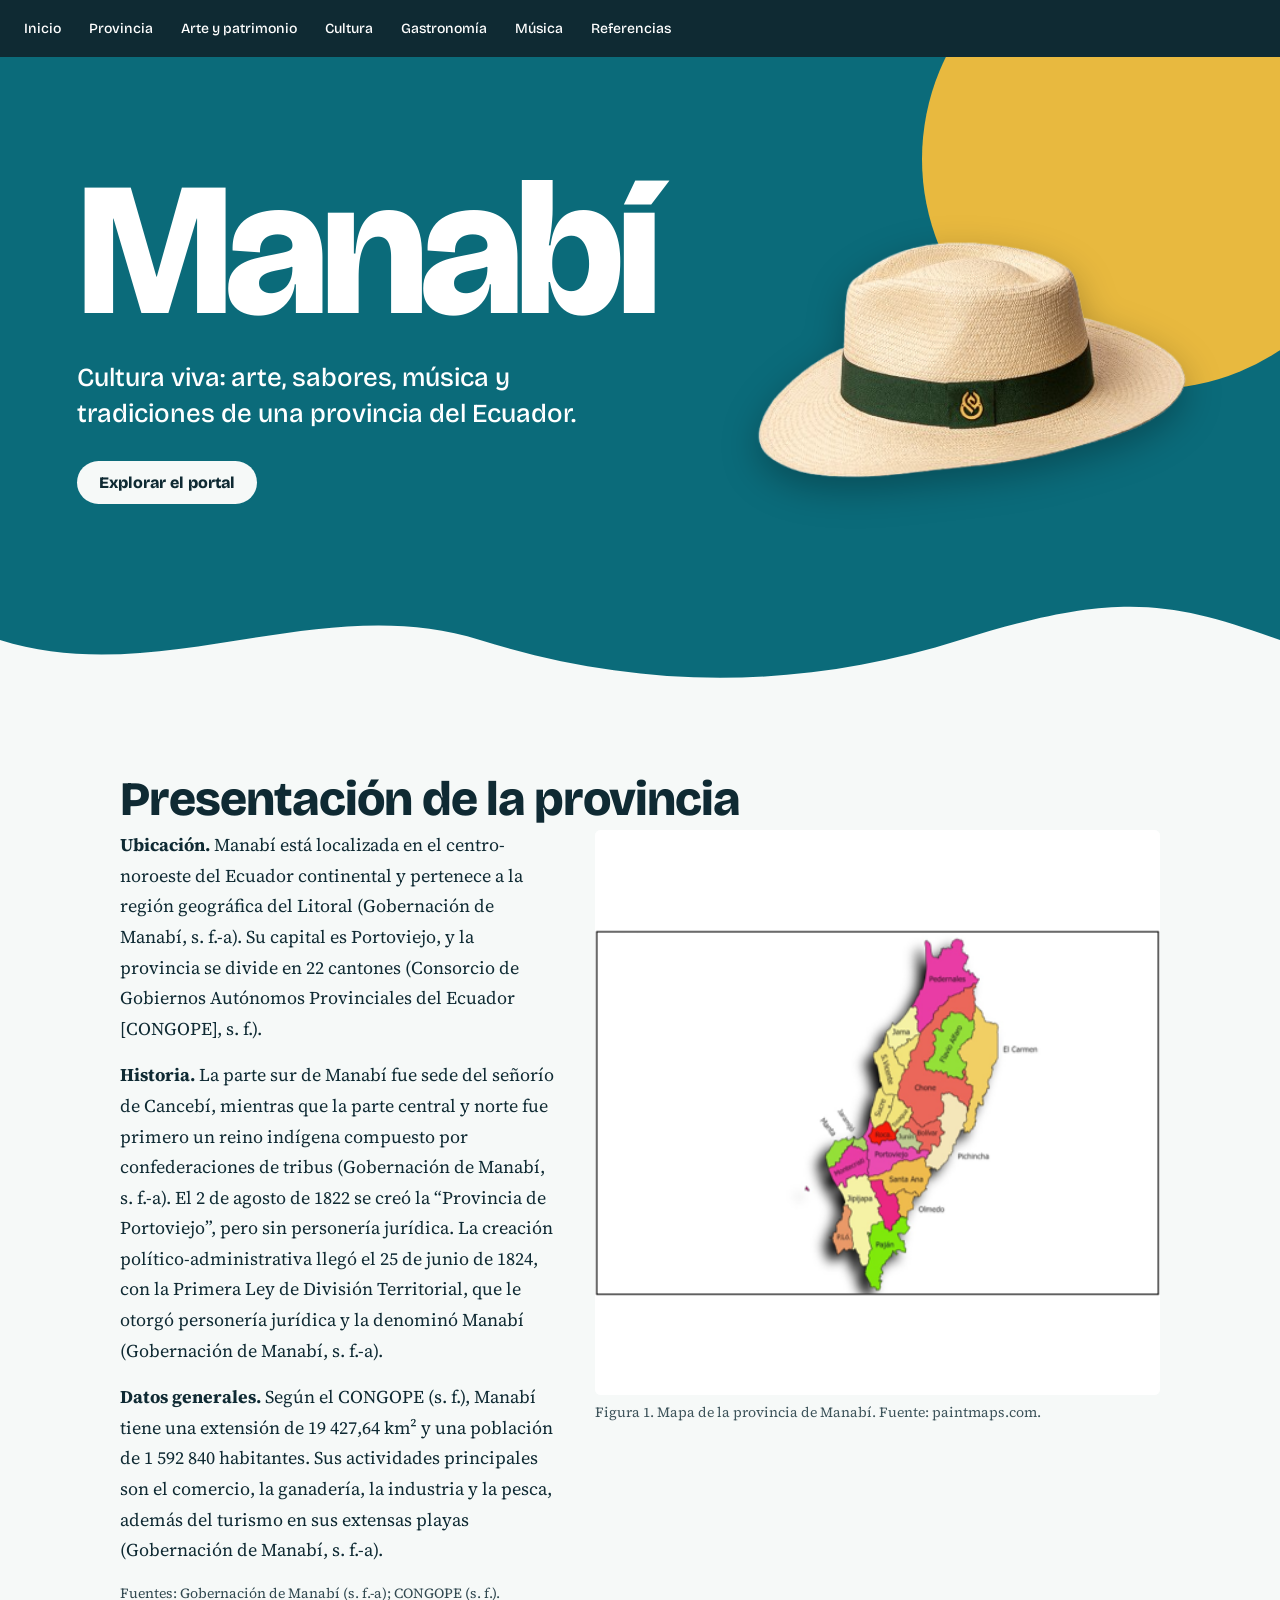
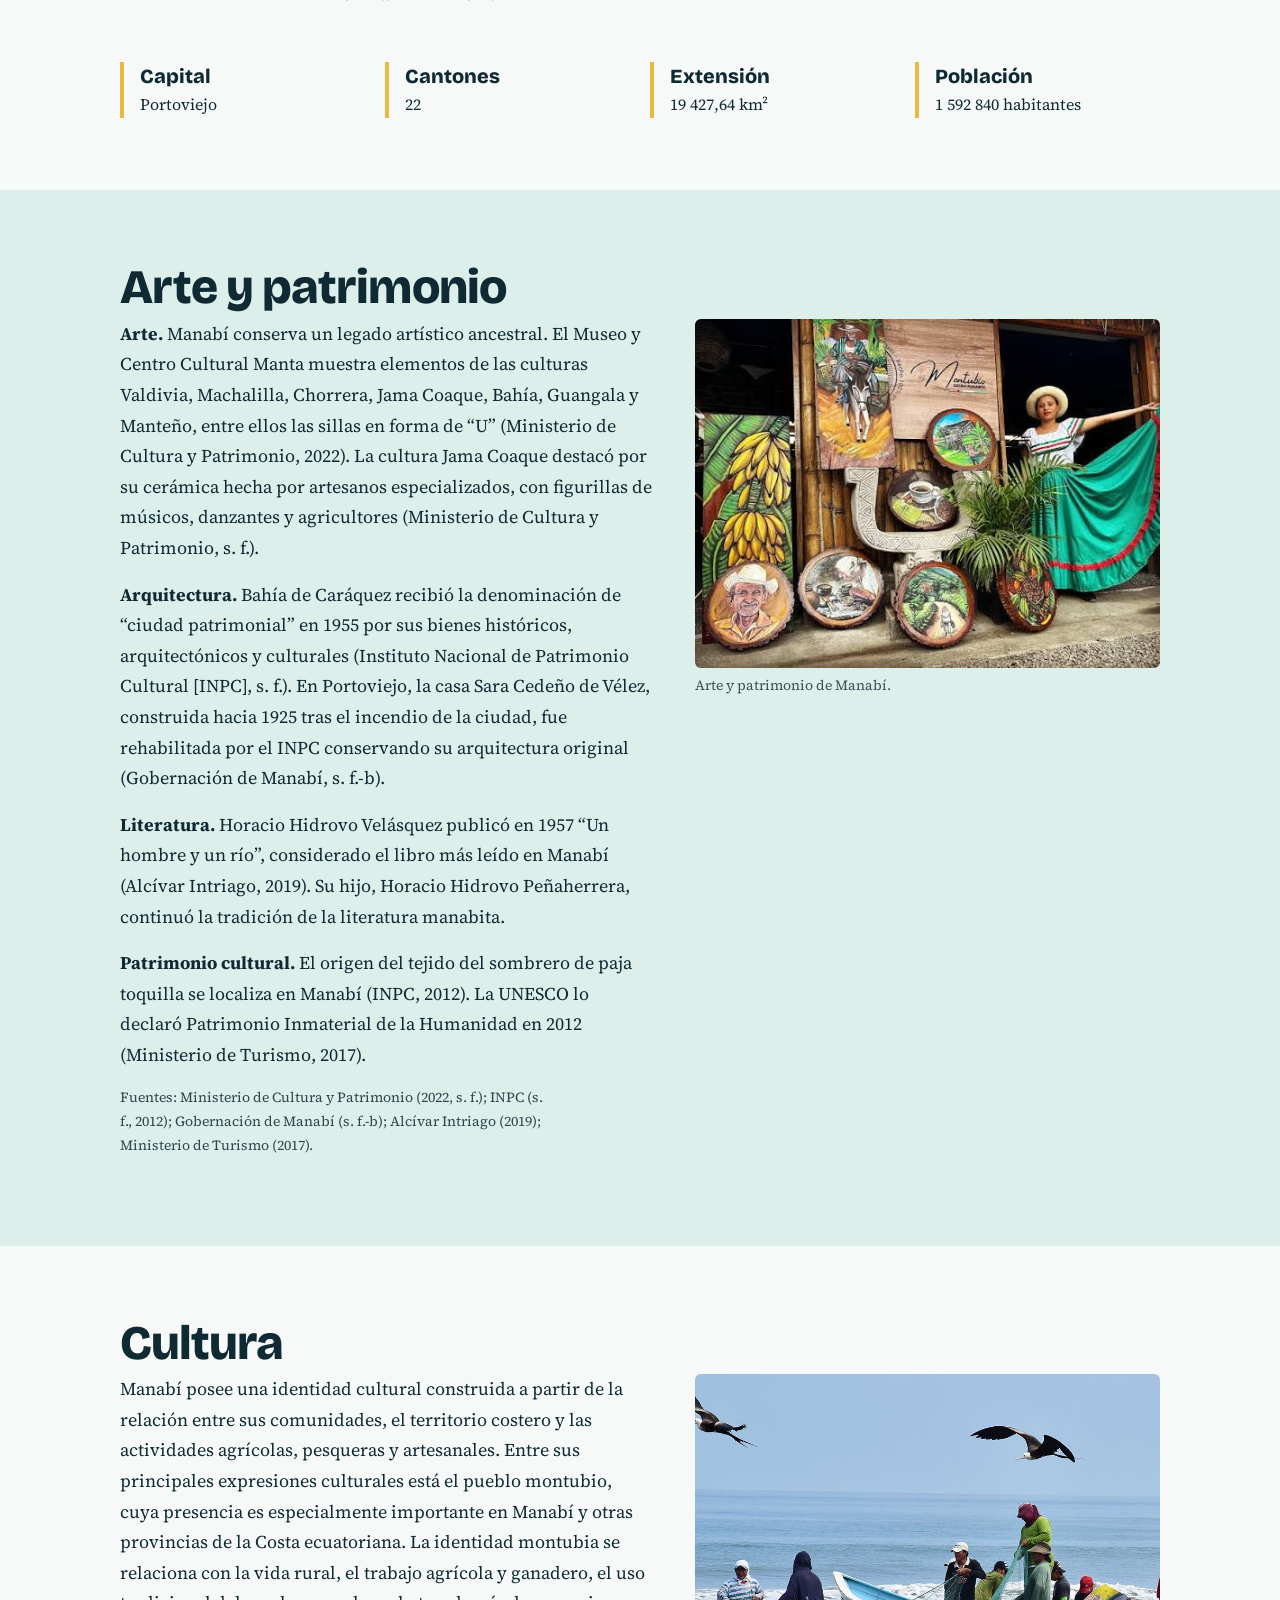
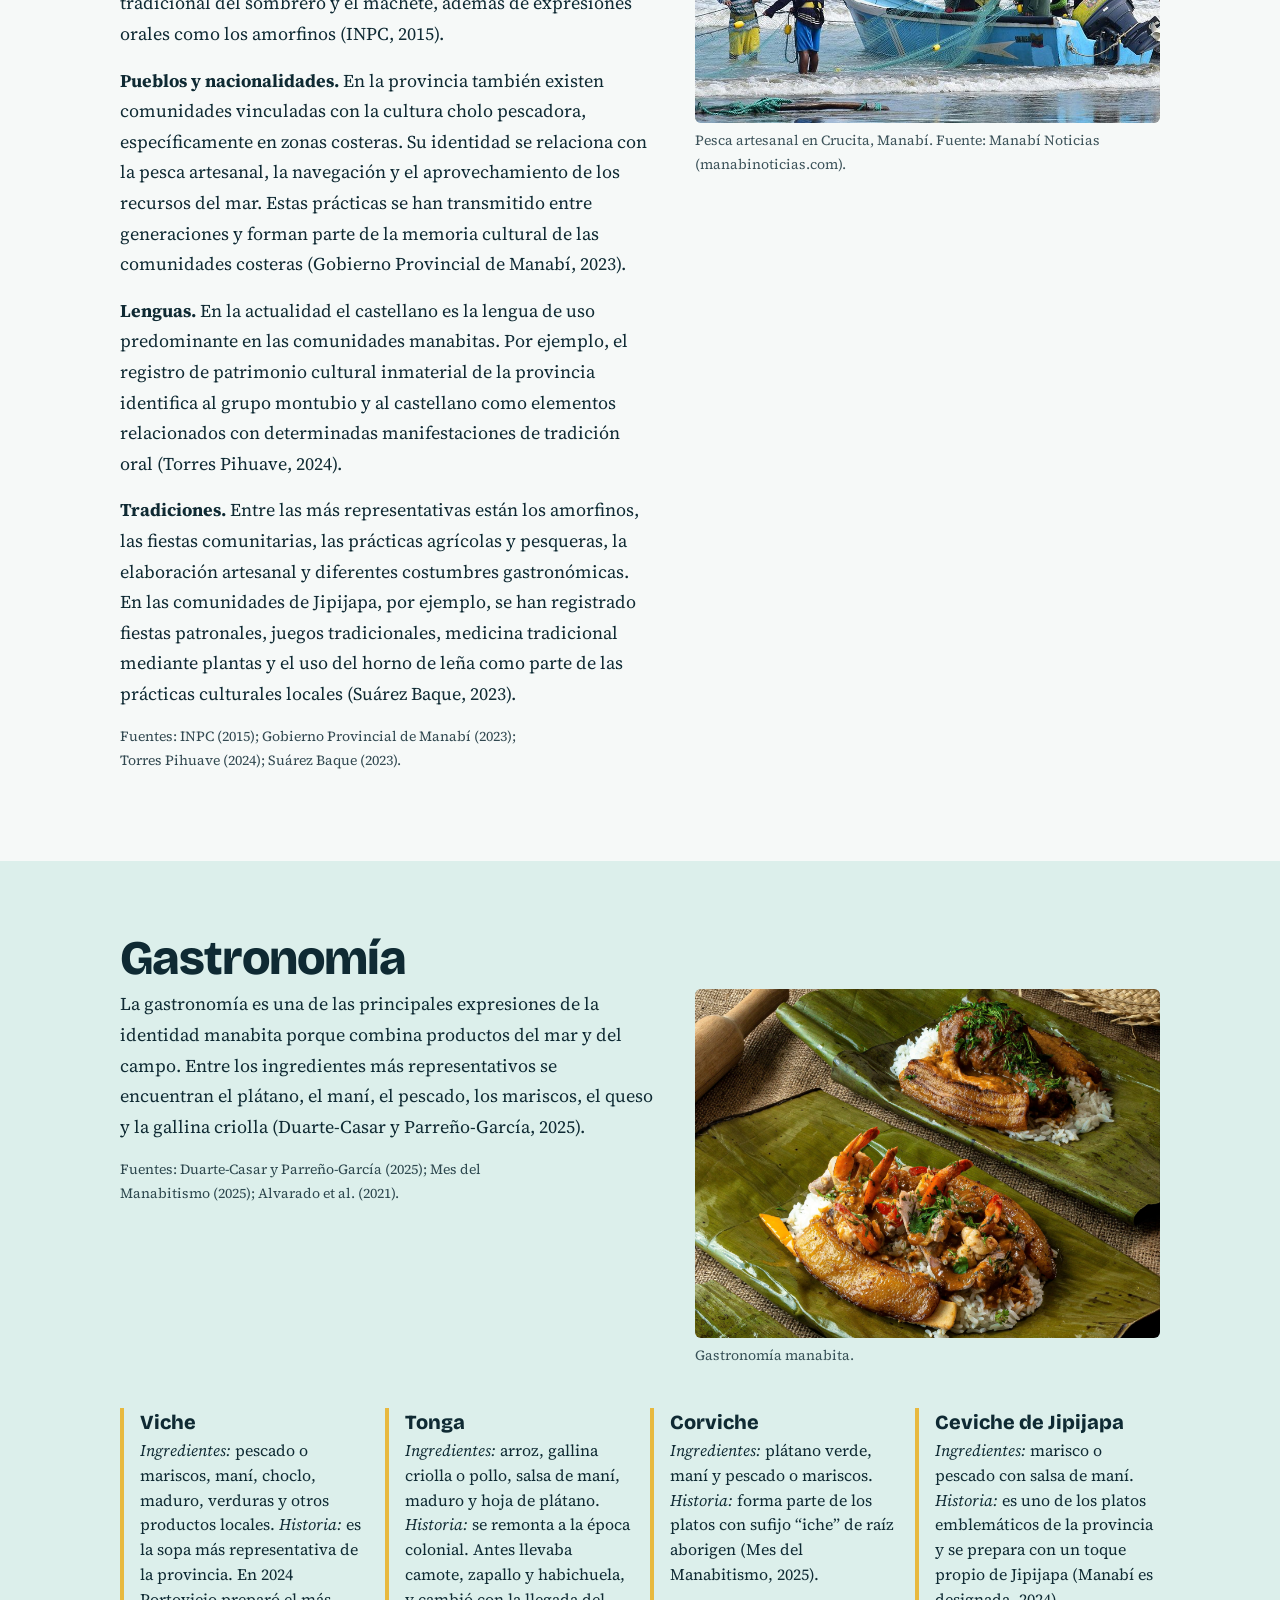
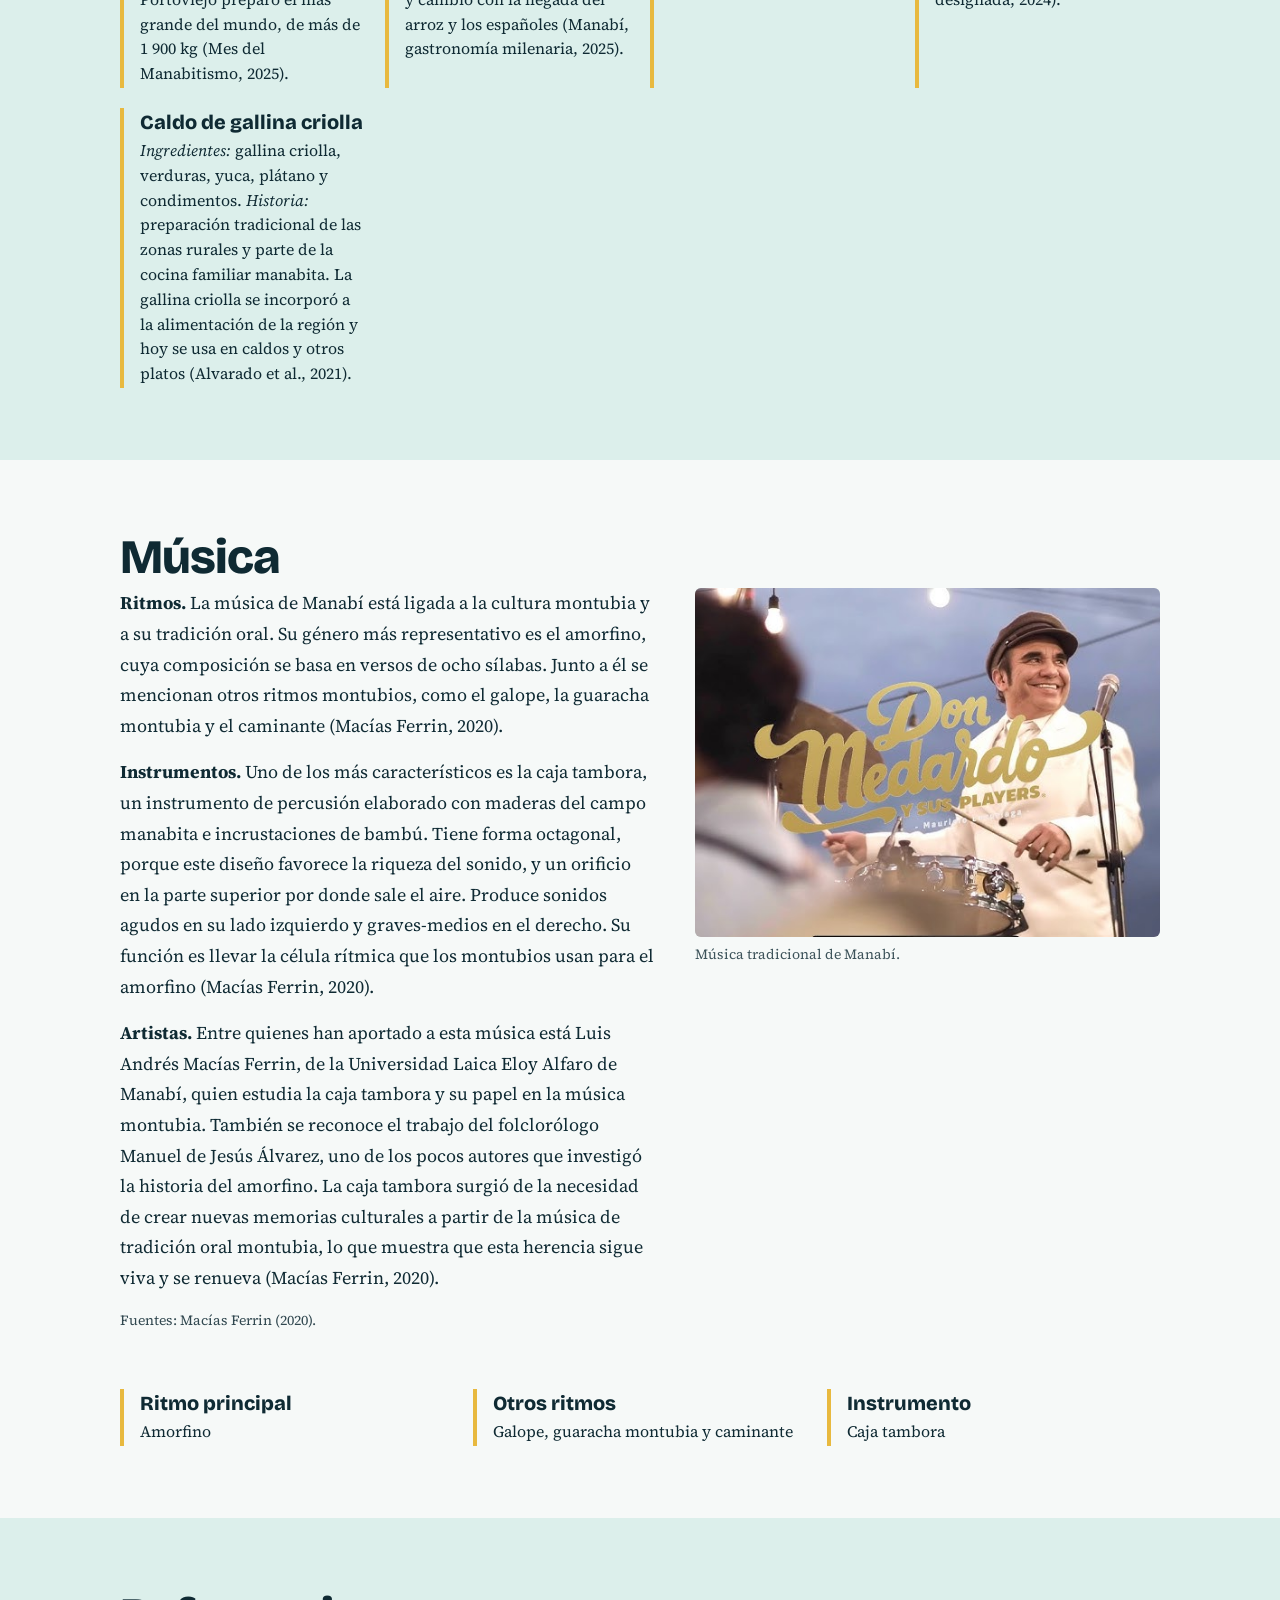
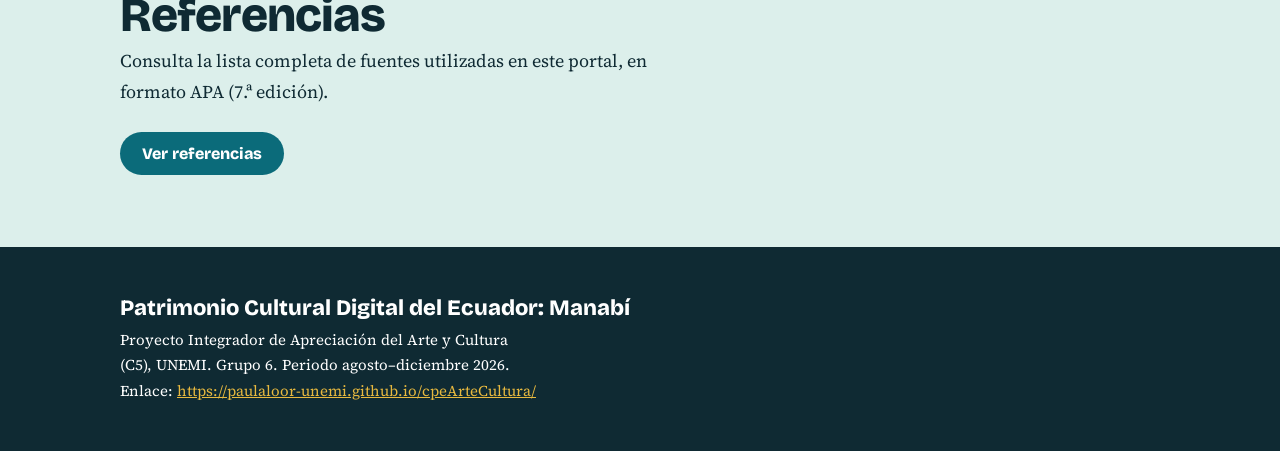
==== index.html @ 08776a32 "Improve '.sombrero' styles for responsiveness Updated the '.sombrero' class styles for better respon" ====
<!DOCTYPE html>
<html lang="es">
<head>
<meta charset="utf-8">
<meta name="viewport" content="width=device-width, initial-scale=1">
<title>Manabí, cultura viva | Patrimonio Cultural Digital del Ecuador</title>
<link rel="preconnect" href="https://fonts.googleapis.com">
<link href="https://fonts.googleapis.com/css2?family=Bricolage+Grotesque:wght@500;800&family=Source+Serif+4:ital,wght@0,400;0,600;1,400&display=swap" rel="stylesheet">
<link rel="stylesheet" href="style.css">
<style>
.btn-ref{display:inline-block;margin-top:8px;background:var(--mar);color:#fff;padding:12px 22px;border-radius:999px;font:800 16px var(--ft-t);text-decoration:none}
.btn-ref:hover{background:var(--tinta)}
#provincia .ph{aspect-ratio:1/1;background:#fff}
#provincia .ph img{object-fit:contain;background:#fff}
@media(min-width:761px){#provincia .cols{grid-template-columns:1fr 1.3fr}}
.sombrero{position:absolute;right:3vw;top:4vh;width:clamp(280px,42vw,700px);height:auto;pointer-events:none;filter:drop-shadow(0 12px 18px rgba(0,0,0,.28))}
@media(max-width:760px){.sombrero{width:52vw;top:3vh;right:2vw}}
</style>
</head>
<body>

<nav id="menu" aria-label="Secciones"></nav>

<header class="hero" id="inicio">
  <img class="sombrero" src="img/sombrero.png" alt="Sombrero de paja toquilla" onerror="this.remove()">
  <h1>Manabí</h1>
  <p>Cultura viva: arte, sabores, música y tradiciones de una provincia del Ecuador.</p>
  <a class="btn" href="#provincia">Explorar el portal</a>
  <svg viewBox="0 0 1200 100" preserveAspectRatio="none" aria-hidden="true"><path d="M0 50 C150 90 300 10 450 50 S750 90 900 50 S1100 20 1200 50 V100 H0Z" fill="#f6f9f8"/></svg>
</header>

<main id="contenido"></main>

<footer>
  <div class="in">
    <div>
      <h3 id="pie-titulo"></h3>
      <p id="pie-texto"></p>
    </div>
  </div>
</footer>

<script>
/* =====================================================================
   TODO EL CONTENIDO SE EDITA AQUÍ (no hace falta tocar el HTML)
   - Cambia textos entre comillas.
   - Imágenes: guarda el archivo en la carpeta "img/" y escribe su nombre.
     Si la imagen no existe, se muestra un recuadro de relleno.
   ===================================================================== */

const SITIO = {
  piTitulo: "Patrimonio Cultural Digital del Ecuador: Manabí",
  piTexto: "Proyecto Integrador de Apreciación del Arte y Cultura (C5), UNEMI. Grupo 6. Periodo agosto–diciembre 2026.",
  enlace: "https://paulaloor-unemi.github.io/cpeArteCultura/"
};

const SECCIONES = [
 { id:"provincia", nav:"Provincia", titulo:"Presentación de la provincia",
   texto:[
    "<strong>Ubicación.</strong> Manabí está localizada en el centro-noroeste del Ecuador continental y pertenece a la región geográfica del Litoral (Gobernación de Manabí, s. f.-a). Su capital es Portoviejo, y la provincia se divide en 22 cantones (Consorcio de Gobiernos Autónomos Provinciales del Ecuador [CONGOPE], s. f.).",
    "<strong>Historia.</strong> La parte sur de Manabí fue sede del señorío de Cancebí, mientras que la parte central y norte fue primero un reino indígena compuesto por confederaciones de tribus (Gobernación de Manabí, s. f.-a). El 2 de agosto de 1822 se creó la “Provincia de Portoviejo”, pero sin personería jurídica. La creación político-administrativa llegó el 25 de junio de 1824, con la Primera Ley de División Territorial, que le otorgó personería jurídica y la denominó Manabí (Gobernación de Manabí, s. f.-a).",
    "<strong>Datos generales.</strong> Según el CONGOPE (s. f.), Manabí tiene una extensión de 19 427,64 km² y una población de 1 592 840 habitantes. Sus actividades principales son el comercio, la ganadería, la industria y la pesca, además del turismo en sus extensas playas (Gobernación de Manabí, s. f.-a)."],
   items:[{t:"Capital",d:"Portoviejo"},{t:"Cantones",d:"22"},{t:"Extensión",d:"19 427,64 km²"},{t:"Población",d:"1 592 840 habitantes"}],
   img:"mapa-manabi.png", pie:"Figura 1. Mapa de la provincia de Manabí. Fuente: paintmaps.com.",
   fuentes:"Gobernación de Manabí (s. f.-a); CONGOPE (s. f.)." },

 { id:"arte", nav:"Arte y patrimonio", titulo:"Arte y patrimonio",
   texto:[
    "<strong>Arte.</strong> Manabí conserva un legado artístico ancestral. El Museo y Centro Cultural Manta muestra elementos de las culturas Valdivia, Machalilla, Chorrera, Jama Coaque, Bahía, Guangala y Manteño, entre ellos las sillas en forma de “U” (Ministerio de Cultura y Patrimonio, 2022). La cultura Jama Coaque destacó por su cerámica hecha por artesanos especializados, con figurillas de músicos, danzantes y agricultores (Ministerio de Cultura y Patrimonio, s. f.).",
    "<strong>Arquitectura.</strong> Bahía de Caráquez recibió la denominación de “ciudad patrimonial” en 1955 por sus bienes históricos, arquitectónicos y culturales (Instituto Nacional de Patrimonio Cultural [INPC], s. f.). En Portoviejo, la casa Sara Cedeño de Vélez, construida hacia 1925 tras el incendio de la ciudad, fue rehabilitada por el INPC conservando su arquitectura original (Gobernación de Manabí, s. f.-b).",
    "<strong>Literatura.</strong> Horacio Hidrovo Velásquez publicó en 1957 “Un hombre y un río”, considerado el libro más leído en Manabí (Alcívar Intriago, 2019). Su hijo, Horacio Hidrovo Peñaherrera, continuó la tradición de la literatura manabita.",
    "<strong>Patrimonio cultural.</strong> El origen del tejido del sombrero de paja toquilla se localiza en Manabí (INPC, 2012). La UNESCO lo declaró Patrimonio Inmaterial de la Humanidad en 2012 (Ministerio de Turismo, 2017)."],
   items:[],
   img:"arte.jpg", pie:"Arte y patrimonio de Manabí.",
   fuentes:"Ministerio de Cultura y Patrimonio (2022, s. f.); INPC (s. f., 2012); Gobernación de Manabí (s. f.-b); Alcívar Intriago (2019); Ministerio de Turismo (2017)." },

 { id:"cultura", nav:"Cultura", titulo:"Cultura",
   texto:[
    "Manabí posee una identidad cultural construida a partir de la relación entre sus comunidades, el territorio costero y las actividades agrícolas, pesqueras y artesanales. Entre sus principales expresiones culturales está el pueblo montubio, cuya presencia es especialmente importante en Manabí y otras provincias de la Costa ecuatoriana. La identidad montubia se relaciona con la vida rural, el trabajo agrícola y ganadero, el uso tradicional del sombrero y el machete, además de expresiones orales como los amorfinos (INPC, 2015).",
    "<strong>Pueblos y nacionalidades.</strong> En la provincia también existen comunidades vinculadas con la cultura cholo pescadora, específicamente en zonas costeras. Su identidad se relaciona con la pesca artesanal, la navegación y el aprovechamiento de los recursos del mar. Estas prácticas se han transmitido entre generaciones y forman parte de la memoria cultural de las comunidades costeras (Gobierno Provincial de Manabí, 2023).",
    "<strong>Lenguas.</strong> En la actualidad el castellano es la lengua de uso predominante en las comunidades manabitas. Por ejemplo, el registro de patrimonio cultural inmaterial de la provincia identifica al grupo montubio y al castellano como elementos relacionados con determinadas manifestaciones de tradición oral (Torres Pihuave, 2024).",
    "<strong>Tradiciones.</strong> Entre las más representativas están los amorfinos, las fiestas comunitarias, las prácticas agrícolas y pesqueras, la elaboración artesanal y diferentes costumbres gastronómicas. En las comunidades de Jipijapa, por ejemplo, se han registrado fiestas patronales, juegos tradicionales, medicina tradicional mediante plantas y el uso del horno de leña como parte de las prácticas culturales locales (Suárez Baque, 2023)."],
   items:[],
   img:"cultura.jpg", pie:"Pesca artesanal en Crucita, Manabí. Fuente: Manabí Noticias (manabinoticias.com).",
   fuentes:"INPC (2015); Gobierno Provincial de Manabí (2023); Torres Pihuave (2024); Suárez Baque (2023)." },

 { id:"gastronomia", nav:"Gastronomía", titulo:"Gastronomía",
   texto:["La gastronomía es una de las principales expresiones de la identidad manabita porque combina productos del mar y del campo. Entre los ingredientes más representativos se encuentran el plátano, el maní, el pescado, los mariscos, el queso y la gallina criolla (Duarte-Casar y Parreño-García, 2025)."],
   items:[
    {t:"Viche",d:"<em>Ingredientes:</em> pescado o mariscos, maní, choclo, maduro, verduras y otros productos locales. <em>Historia:</em> es la sopa más representativa de la provincia. En 2024 Portoviejo preparó el más grande del mundo, de más de 1 900 kg (Mes del Manabitismo, 2025)."},
    {t:"Tonga",d:"<em>Ingredientes:</em> arroz, gallina criolla o pollo, salsa de maní, maduro y hoja de plátano. <em>Historia:</em> se remonta a la época colonial. Antes llevaba camote, zapallo y habichuela, y cambió con la llegada del arroz y los españoles (Manabí, gastronomía milenaria, 2025)."},
    {t:"Corviche",d:"<em>Ingredientes:</em> plátano verde, maní y pescado o mariscos. <em>Historia:</em> forma parte de los platos con sufijo “iche” de raíz aborigen (Mes del Manabitismo, 2025)."},
    {t:"Ceviche de Jipijapa",d:"<em>Ingredientes:</em> marisco o pescado con salsa de maní. <em>Historia:</em> es uno de los platos emblemáticos de la provincia y se prepara con un toque propio de Jipijapa (Manabí es designada, 2024)."},
    {t:"Caldo de gallina criolla",d:"<em>Ingredientes:</em> gallina criolla, verduras, yuca, plátano y condimentos. <em>Historia:</em> preparación tradicional de las zonas rurales y parte de la cocina familiar manabita. La gallina criolla se incorporó a la alimentación de la región y hoy se usa en caldos y otros platos (Alvarado et al., 2021)."}],
   img:"gastronomia.jpg", pie:"Gastronomía manabita.",
   fuentes:"Duarte-Casar y Parreño-García (2025); Mes del Manabitismo (2025); Alvarado et al. (2021)." },

 { id:"musica", nav:"Música", titulo:"Música",
   texto:[
    "<strong>Ritmos.</strong> La música de Manabí está ligada a la cultura montubia y a su tradición oral. Su género más representativo es el amorfino, cuya composición se basa en versos de ocho sílabas. Junto a él se mencionan otros ritmos montubios, como el galope, la guaracha montubia y el caminante (Macías Ferrin, 2020).",
    "<strong>Instrumentos.</strong> Uno de los más característicos es la caja tambora, un instrumento de percusión elaborado con maderas del campo manabita e incrustaciones de bambú. Tiene forma octagonal, porque este diseño favorece la riqueza del sonido, y un orificio en la parte superior por donde sale el aire. Produce sonidos agudos en su lado izquierdo y graves-medios en el derecho. Su función es llevar la célula rítmica que los montubios usan para el amorfino (Macías Ferrin, 2020).",
    "<strong>Artistas.</strong> Entre quienes han aportado a esta música está Luis Andrés Macías Ferrin, de la Universidad Laica Eloy Alfaro de Manabí, quien estudia la caja tambora y su papel en la música montubia. También se reconoce el trabajo del folclorólogo Manuel de Jesús Álvarez, uno de los pocos autores que investigó la historia del amorfino. La caja tambora surgió de la necesidad de crear nuevas memorias culturales a partir de la música de tradición oral montubia, lo que muestra que esta herencia sigue viva y se renueva (Macías Ferrin, 2020)."],
   items:[{t:"Ritmo principal",d:"Amorfino"},{t:"Otros ritmos",d:"Galope, guaracha montubia y caminante"},{t:"Instrumento",d:"Caja tambora"}],
   img:"musica.jpg", pie:"Música tradicional de Manabí.", fuentes:"Macías Ferrin (2020)." },

 { id:"referencias", nav:"Referencias", titulo:"Referencias", href:"referencias.html",
   texto:["Consulta la lista completa de fuentes utilizadas en este portal, en formato APA (7.ª edición)."],
   items:[], especial:"referencias" }
];

/* ===================== NO NECESITAS TOCAR DESDE AQUÍ ===================== */
const ph = (src, etiqueta) =>
  `<div class="ph"><span>${etiqueta}<br>(img/${src})</span><img src="img/${src}" alt="${etiqueta}" onerror="this.remove()"></div>`;

document.getElementById("menu").innerHTML =
  `<a href="#inicio">Inicio</a>` + SECCIONES.map(s => `<a href="${s.href || "#" + s.id}">${s.nav}</a>`).join("");

document.getElementById("contenido").innerHTML = SECCIONES.map(s => {
  const parrafos = s.texto.map(p => `<p>${p}</p>`).join("");
  const items = s.items.length
    ? `<div class="items">${s.items.map(i => `<div class="item"><h3>${i.t}</h3><p>${i.d}</p></div>`).join("")}</div>` : "";
  let cuerpo;
  if (s.especial === "referencias") cuerpo = `<div class="txt">${parrafos}</div><a class="btn-ref" href="${s.href}">Ver referencias</a>`;
  else cuerpo = `<div class="cols"><div class="txt">${parrafos}<p class="fuentes">Fuentes: ${s.fuentes}</p></div>
    <figure style="margin:0">${ph(s.img, s.titulo)}${s.pie ? `<figcaption>${s.pie}</figcaption>` : ""}</figure></div>${items}`;
  return `<section id="${s.id}"><div class="in"><h2>${s.titulo}</h2>${cuerpo}</div></section>`;
}).join("");

document.getElementById("pie-titulo").textContent = SITIO.piTitulo;
document.getElementById("pie-texto").innerHTML =
  SITIO.piTexto + ` Enlace: <a href="${SITIO.enlace}" target="_blank" rel="noopener">${SITIO.enlace}</a>`;
</script>
</body>
</html>
---- style.css ----
:root{--tinta:#0f2a33;--mar:#0b6b7a;--espuma:#dcefeb;--paja:#e8b93f;--hoja:#f6f9f8;--coral:#c4442f;
--ft-t:'Bricolage Grotesque',system-ui,sans-serif;--ft-c:'Source Serif 4',Georgia,serif}
*{box-sizing:border-box}html{scroll-behavior:smooth;scroll-padding-top:64px}
body{margin:0;background:var(--hoja);color:var(--tinta);font:18px/1.7 var(--ft-c)}
a{color:var(--mar)}a:focus-visible,button:focus-visible{outline:3px solid var(--coral);outline-offset:2px}
nav{position:sticky;top:0;z-index:5;background:var(--tinta);display:flex;gap:4px;overflow-x:auto;padding:0 12px}
nav a{color:#fff;text-decoration:none;font:500 14px var(--ft-t);padding:20px 12px;white-space:nowrap}
nav a:hover{background:var(--mar)}
.hero{background:var(--mar);color:#fff;position:relative;overflow:hidden;padding:12vh 6vw 22vh}
.hero:before{content:"";position:absolute;right:-8vw;top:-10vw;width:38vw;height:38vw;max-width:460px;max-height:460px;border-radius:50%;background:var(--paja)}
.hero h1{font:800 clamp(64px,16vw,190px)/.9 var(--ft-t);margin:0;letter-spacing:-.04em;position:relative}
.hero p{font:500 clamp(18px,2.4vw,26px)/1.4 var(--ft-t);max-width:560px;margin:24px 0 0;position:relative}
.hero svg{position:absolute;left:0;bottom:-1px;width:100%;height:14vh}
.hero a.btn{display:inline-block;margin-top:28px;background:var(--hoja);color:var(--tinta);padding:12px 22px;border-radius:999px;font:800 16px var(--ft-t);text-decoration:none;position:relative}
section{padding:72px 6vw}section:nth-of-type(even){background:var(--espuma)}
.in{max-width:1040px;margin:auto}
h2{font:800 clamp(30px,5vw,48px)/1.05 var(--ft-t);margin:0 0 6px;letter-spacing:-.02em}
.autor{font:500 14px var(--ft-t);color:var(--mar);margin:0 0 24px}
.cols{display:grid;grid-template-columns:1.15fr 1fr;gap:40px;align-items:start}
.txt p{max-width:62ch;margin:0 0 16px}
.ph{position:relative;aspect-ratio:4/3;border-radius:6px;overflow:hidden;background:repeating-linear-gradient(45deg,#cfe3df 0 12px,#e2f0ed 12px 24px);display:grid;place-items:center;color:var(--mar);font:500 14px var(--ft-t);text-align:center;padding:12px}
.ph img{position:absolute;inset:0;width:100%;height:100%;object-fit:cover}
figcaption{font-size:14px;margin-top:6px;opacity:.8}
.items{display:grid;grid-template-columns:repeat(auto-fit,minmax(230px,1fr));gap:20px;margin-top:40px}
.item{border-left:4px solid var(--paja);padding:2px 0 2px 16px}
.item h3{font:800 20px/1.2 var(--ft-t);margin:0 0 4px}.item p{margin:0;font-size:16px;line-height:1.55}
.fuentes{font-size:14px;margin-top:20px;opacity:.85}
.media{display:grid;grid-template-columns:1fr 1fr;gap:32px;margin-top:28px}
.media .ph{aspect-ratio:16/10}.media iframe{width:100%;aspect-ratio:16/9;border:0;border-radius:6px}
.refs li{margin-bottom:12px;padding-left:2em;text-indent:-2em;list-style:none}
footer{background:var(--tinta);color:#fff;padding:48px 6vw}
footer .in{display:flex;gap:32px;flex-wrap:wrap;align-items:center;justify-content:space-between}
footer h3{font:800 22px var(--ft-t);margin:0 0 6px}footer p{margin:0;font-size:15px;max-width:52ch}footer a{color:var(--paja)}
.qr{width:128px;height:128px;background:#fff;border-radius:6px;display:grid;place-items:center;color:var(--tinta);font:500 12px var(--ft-t);position:relative;overflow:hidden;text-align:center}
.qr img{position:absolute;inset:0;width:100%;height:100%}
@media(max-width:760px){.cols,.media{grid-template-columns:1fr}section{padding:56px 6vw}}
@media(prefers-reduced-motion:reduce){html{scroll-behavior:auto}}
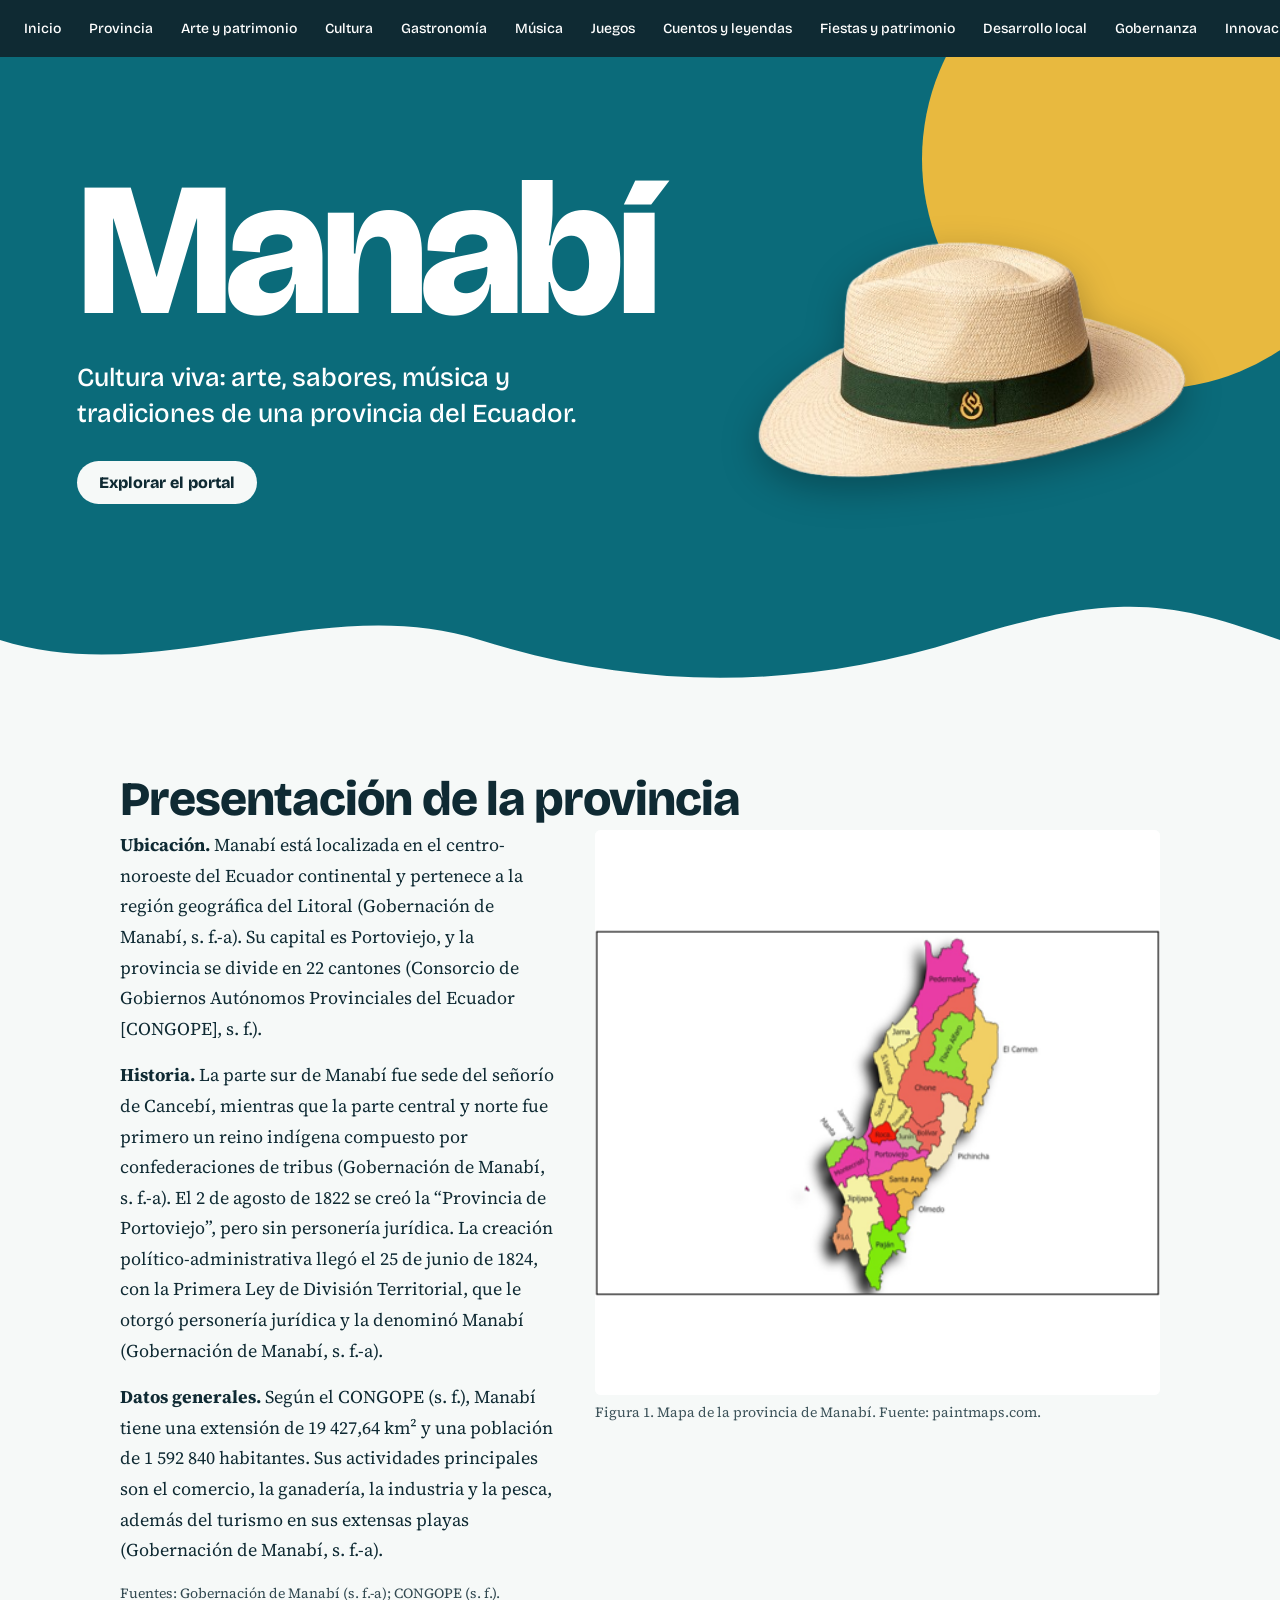
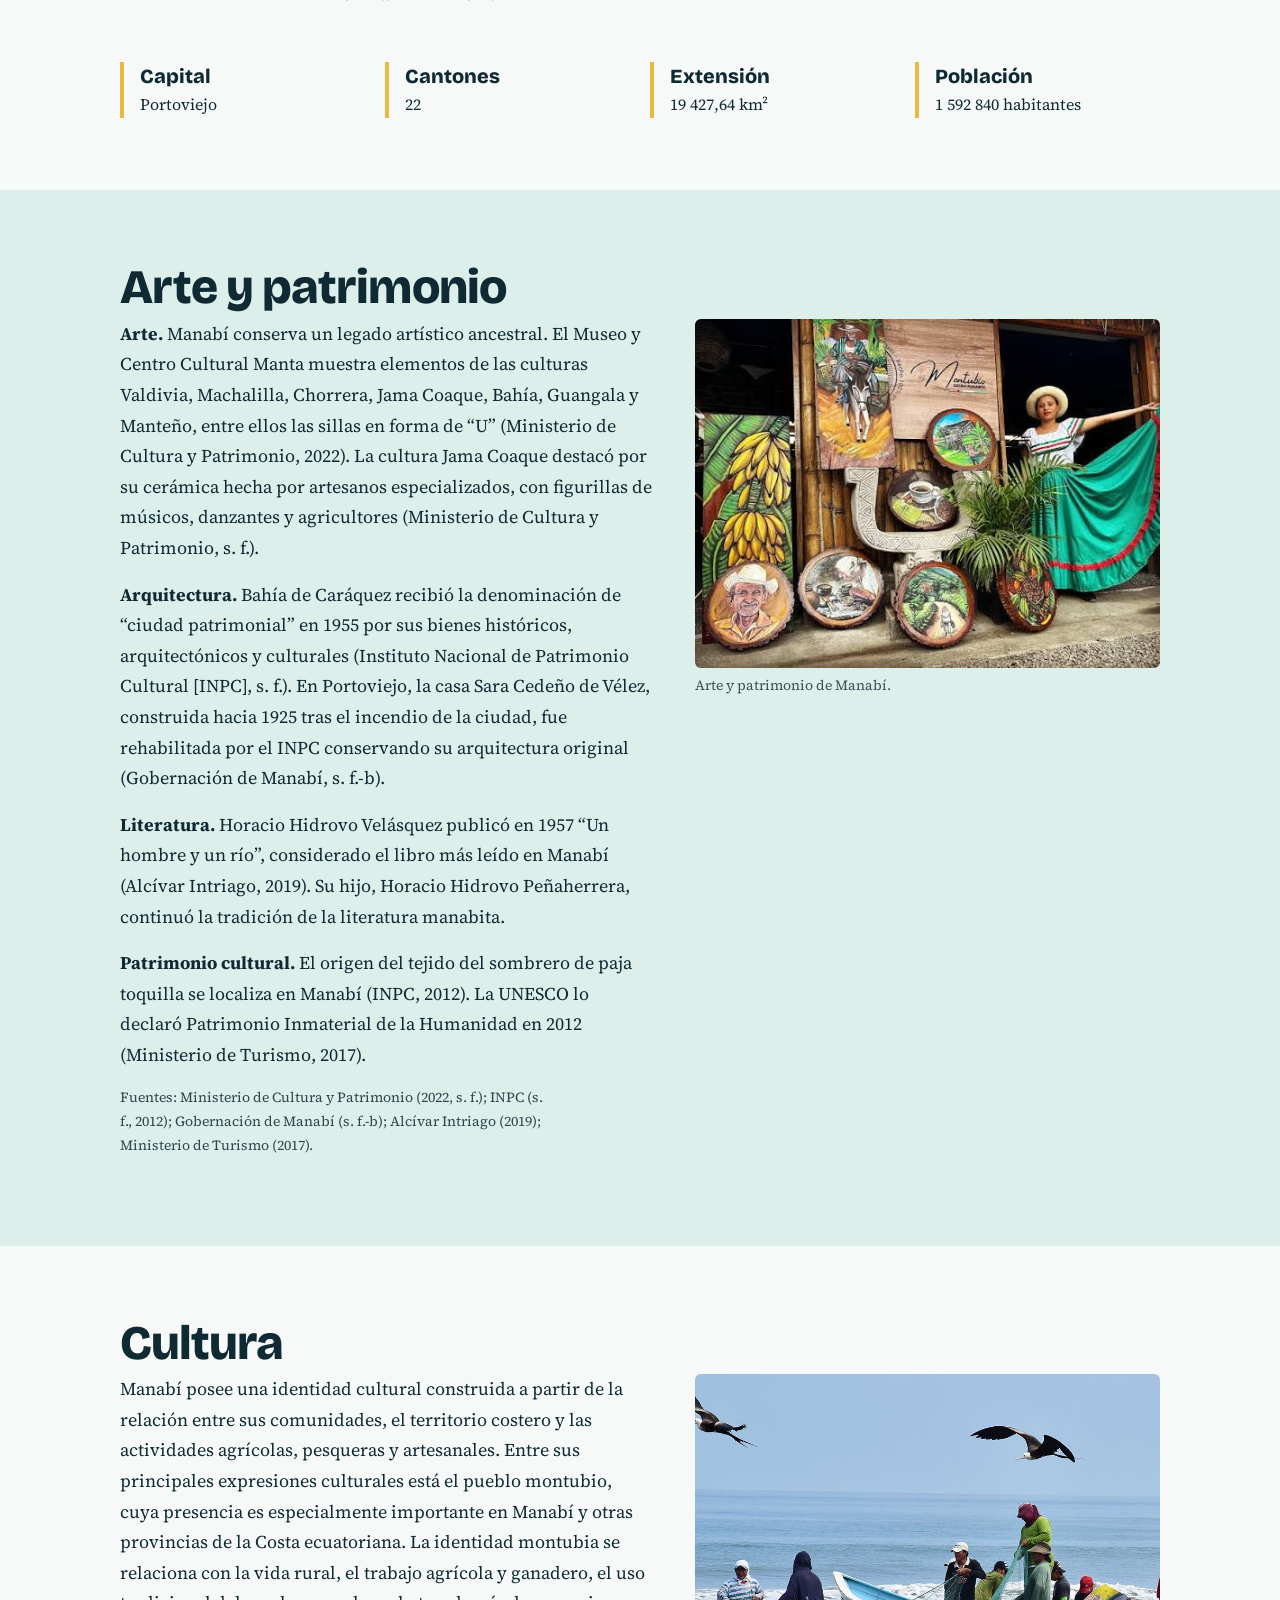
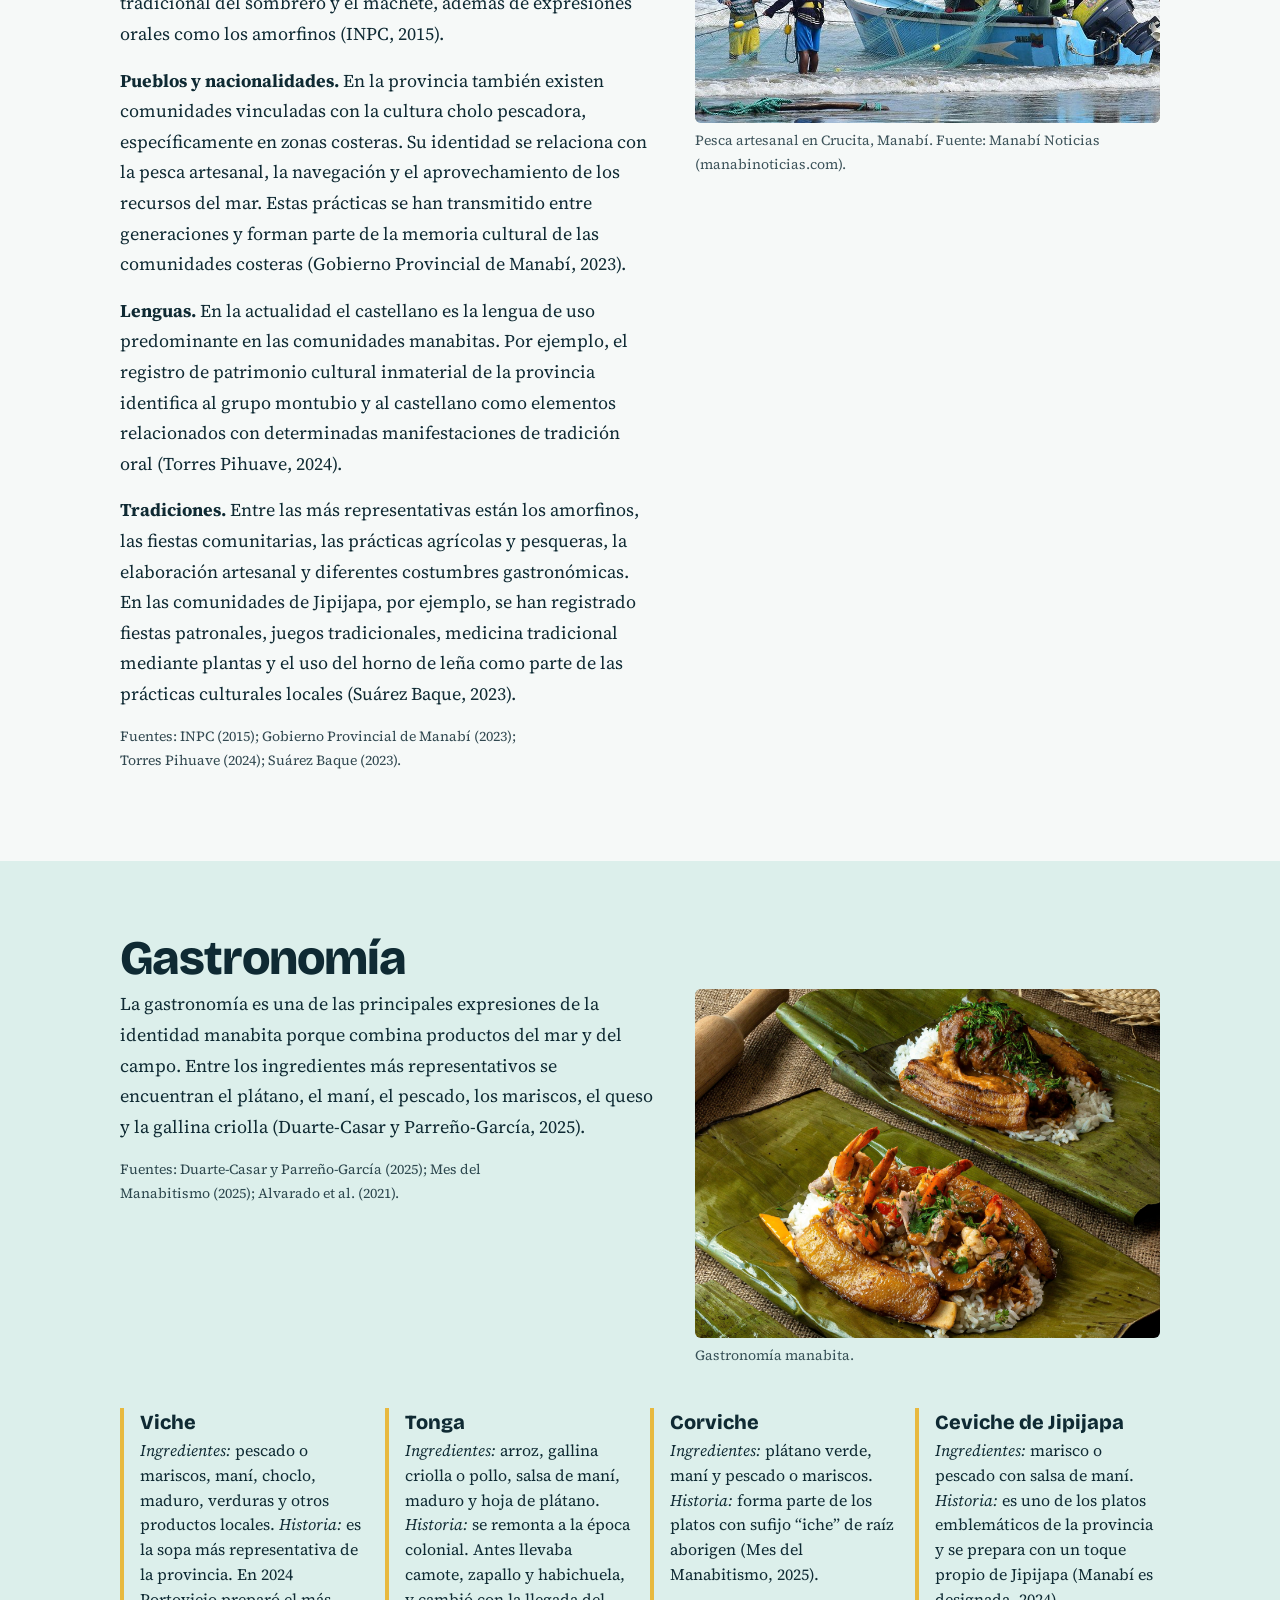
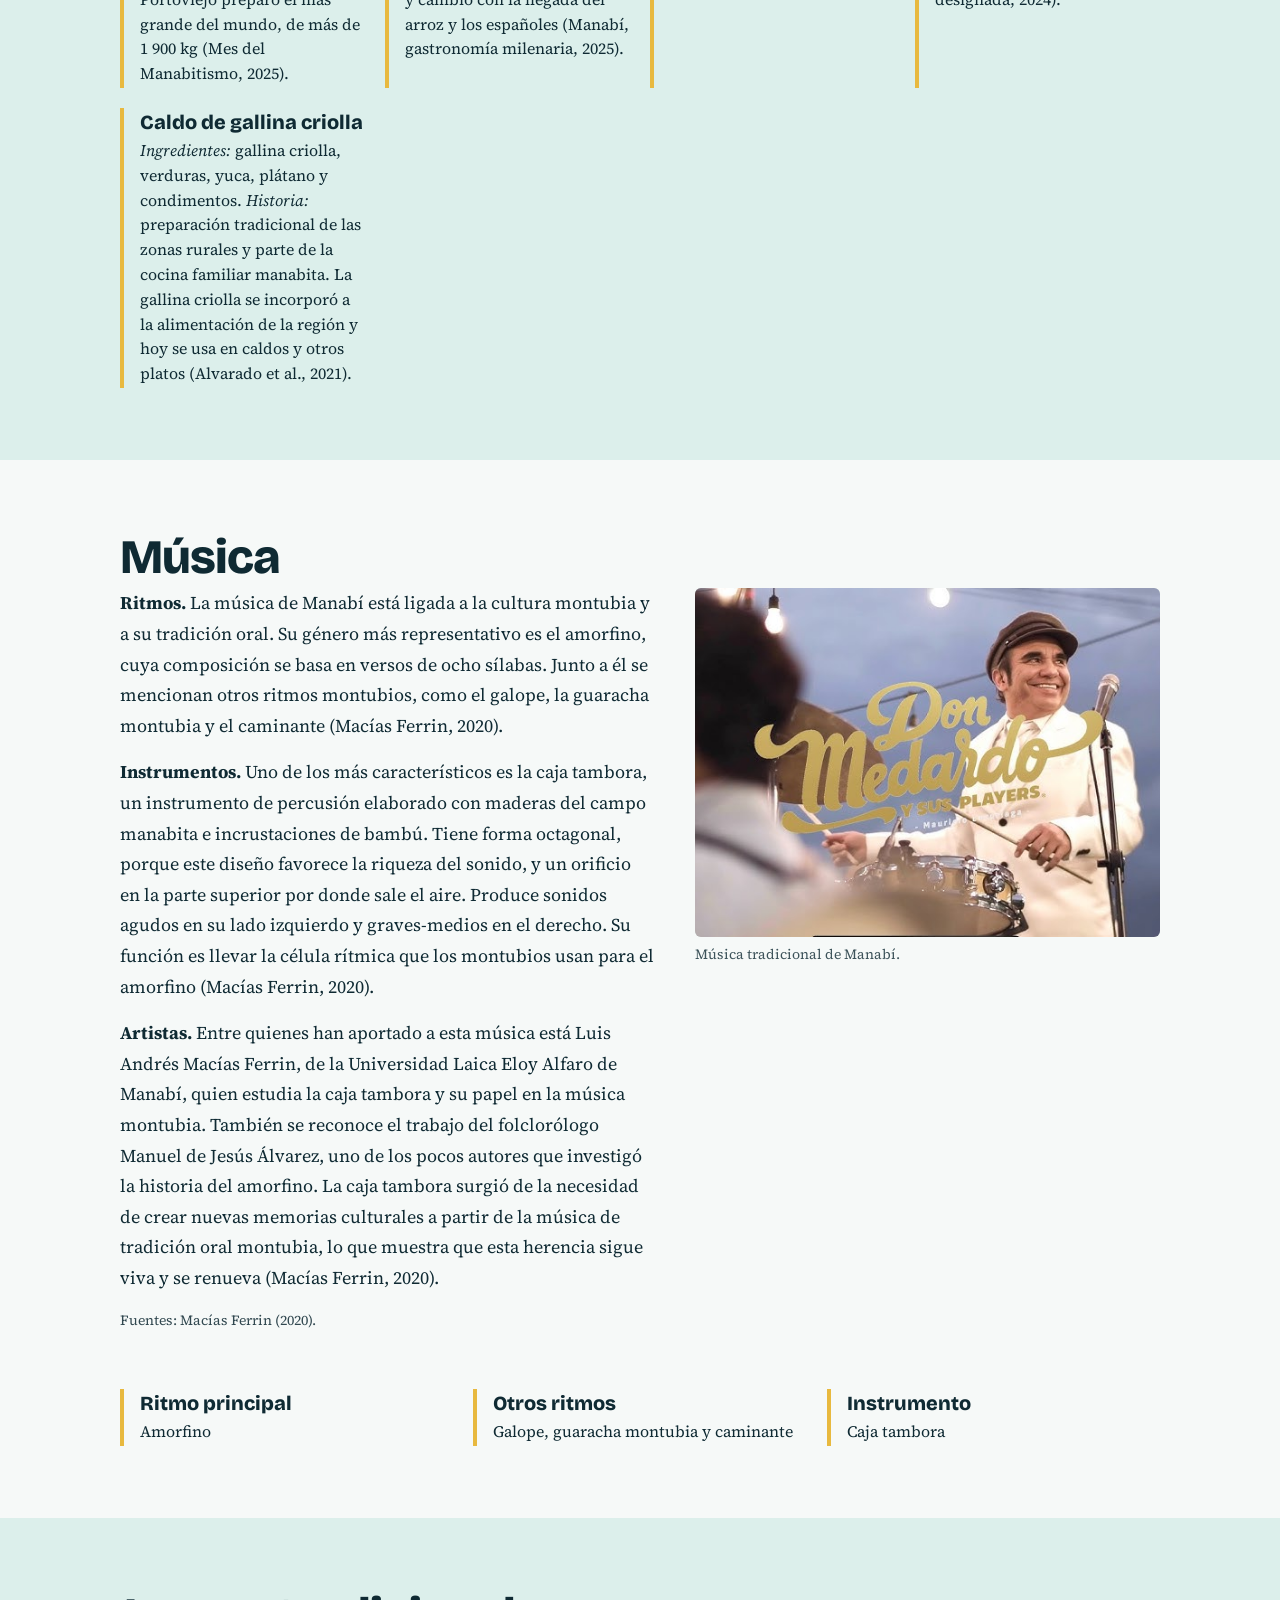
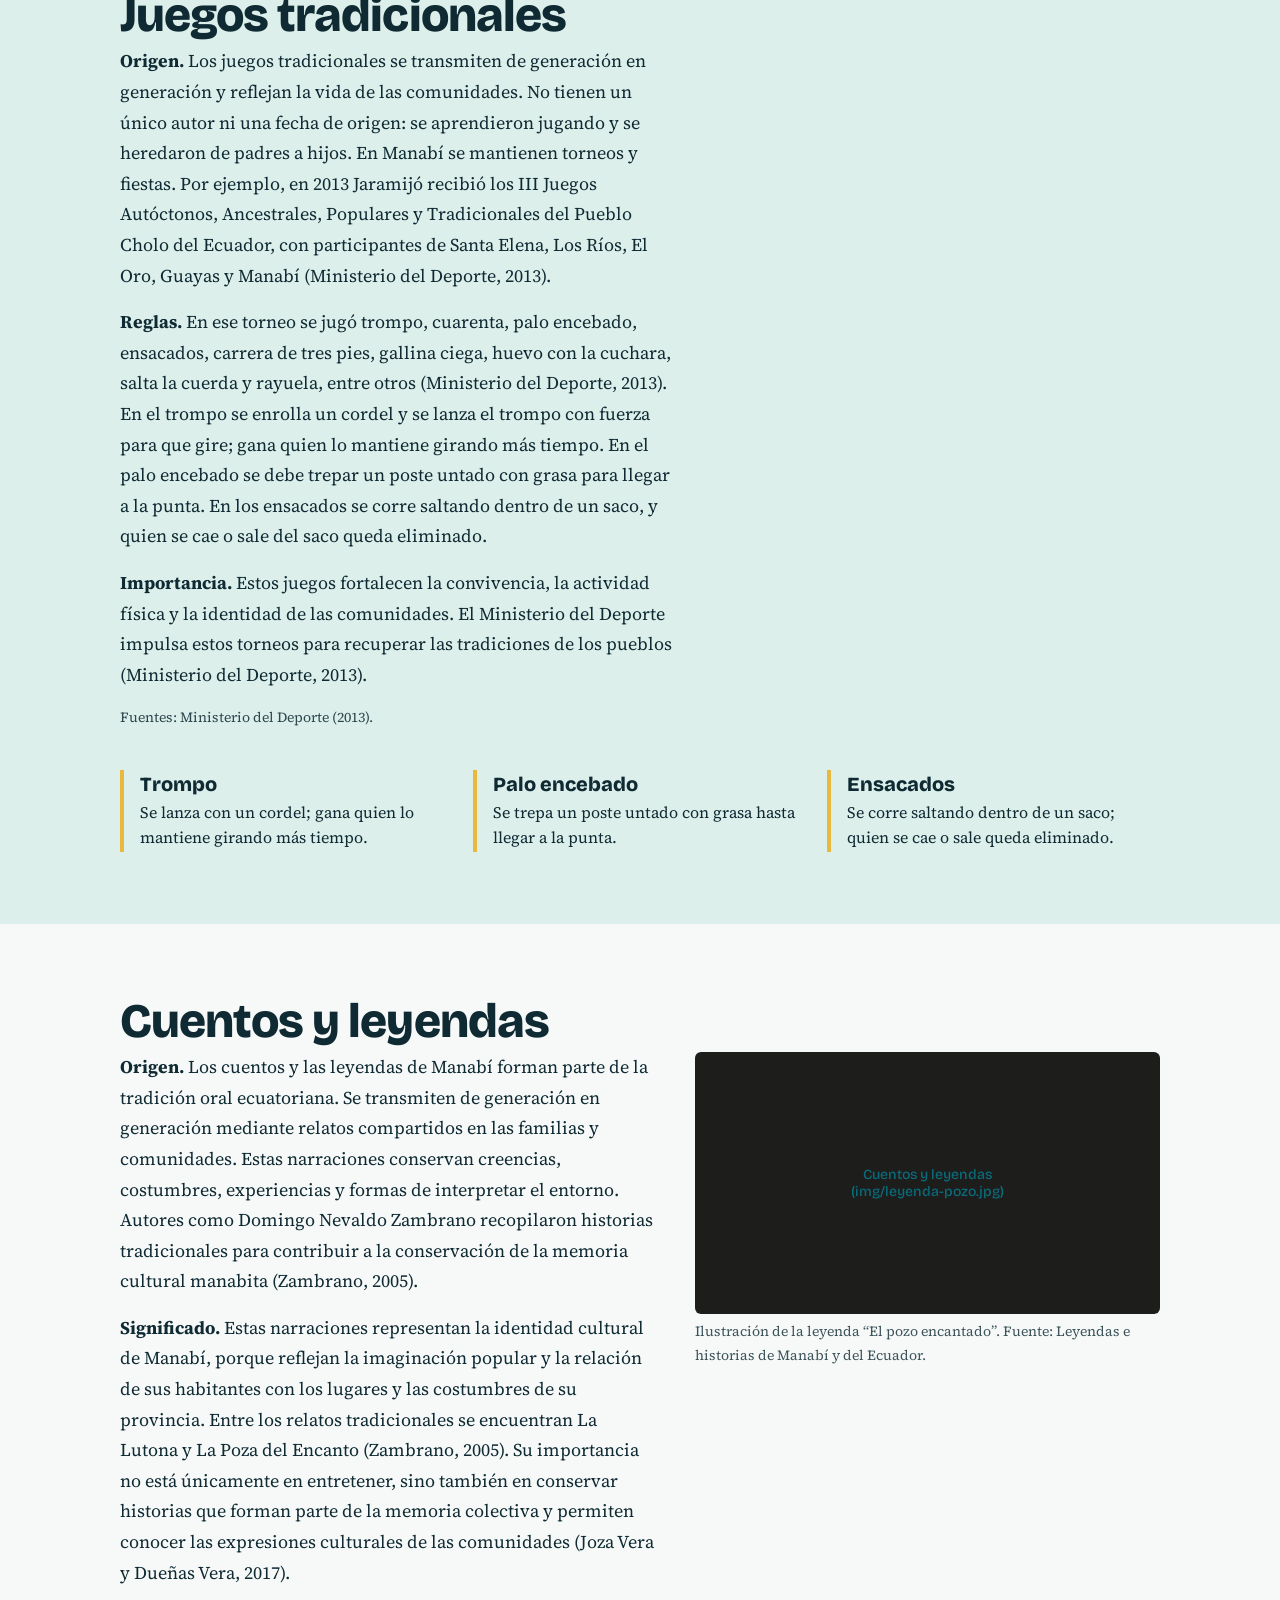
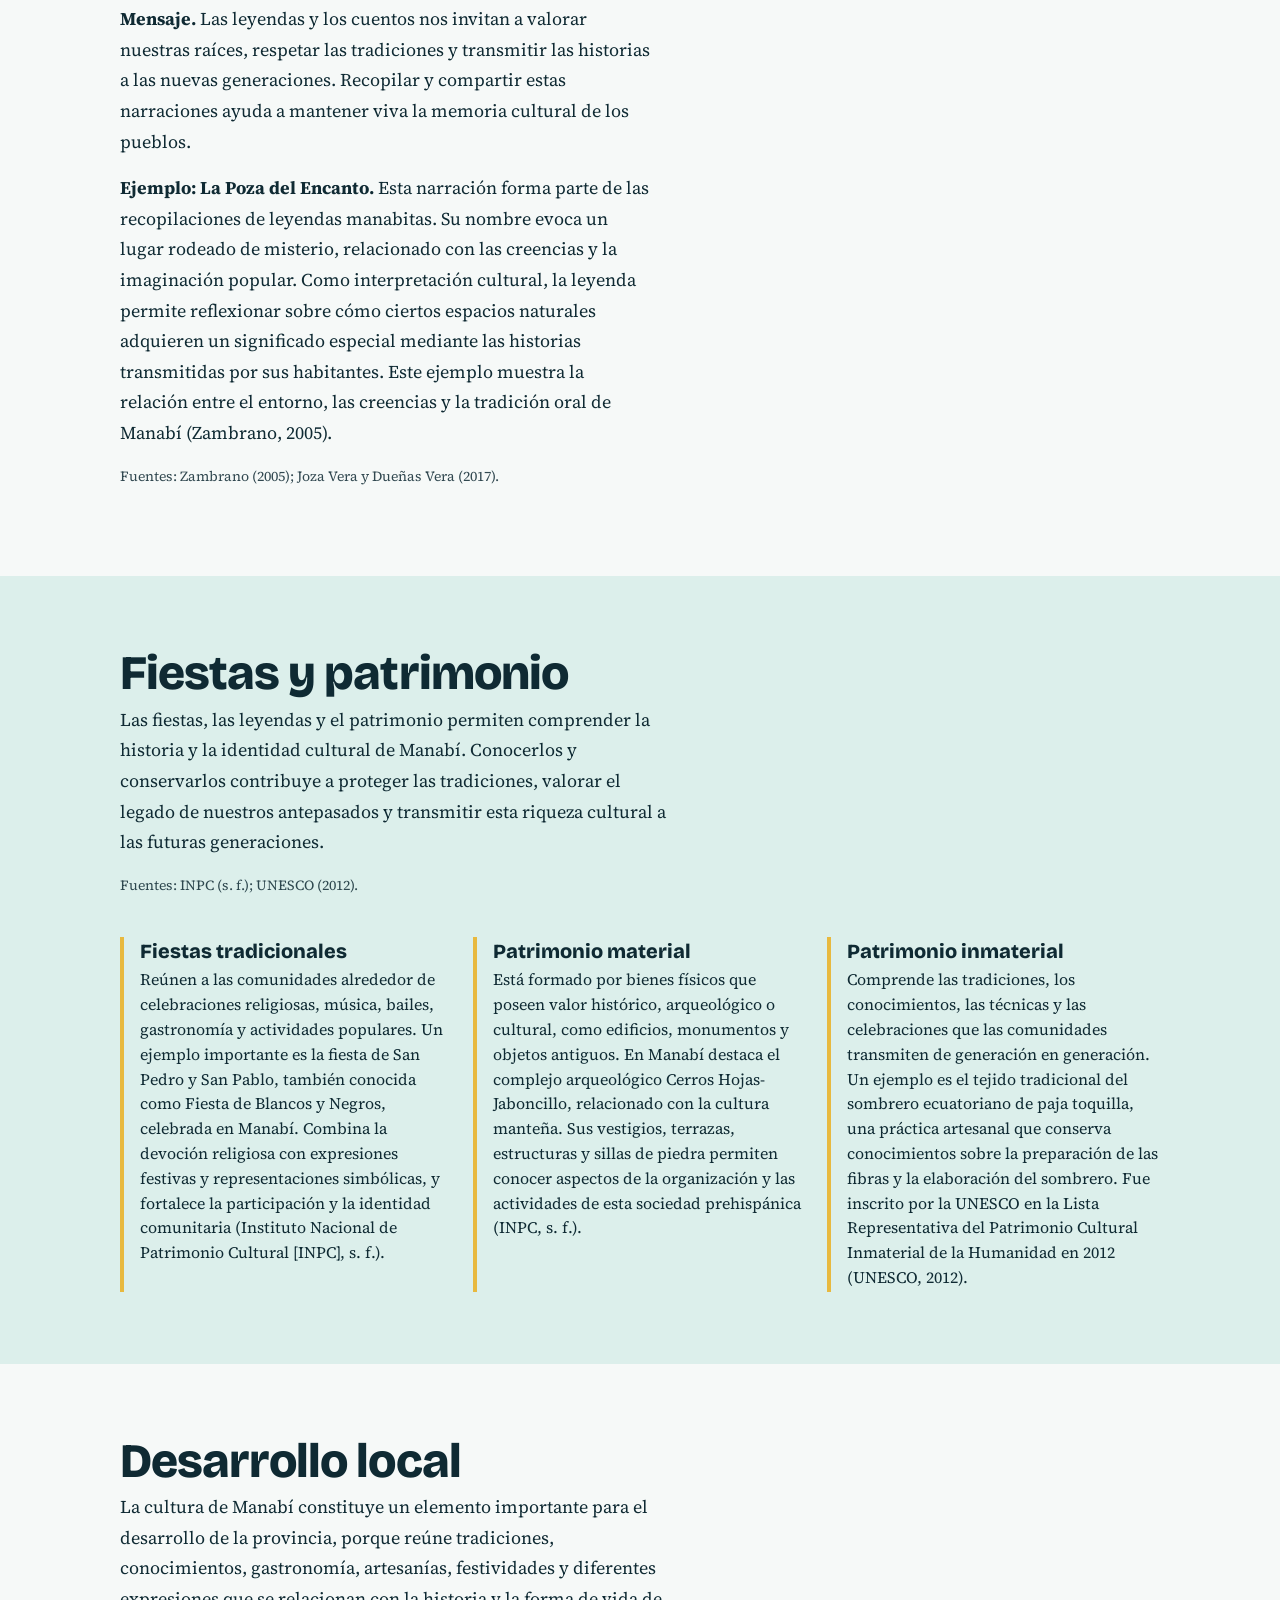
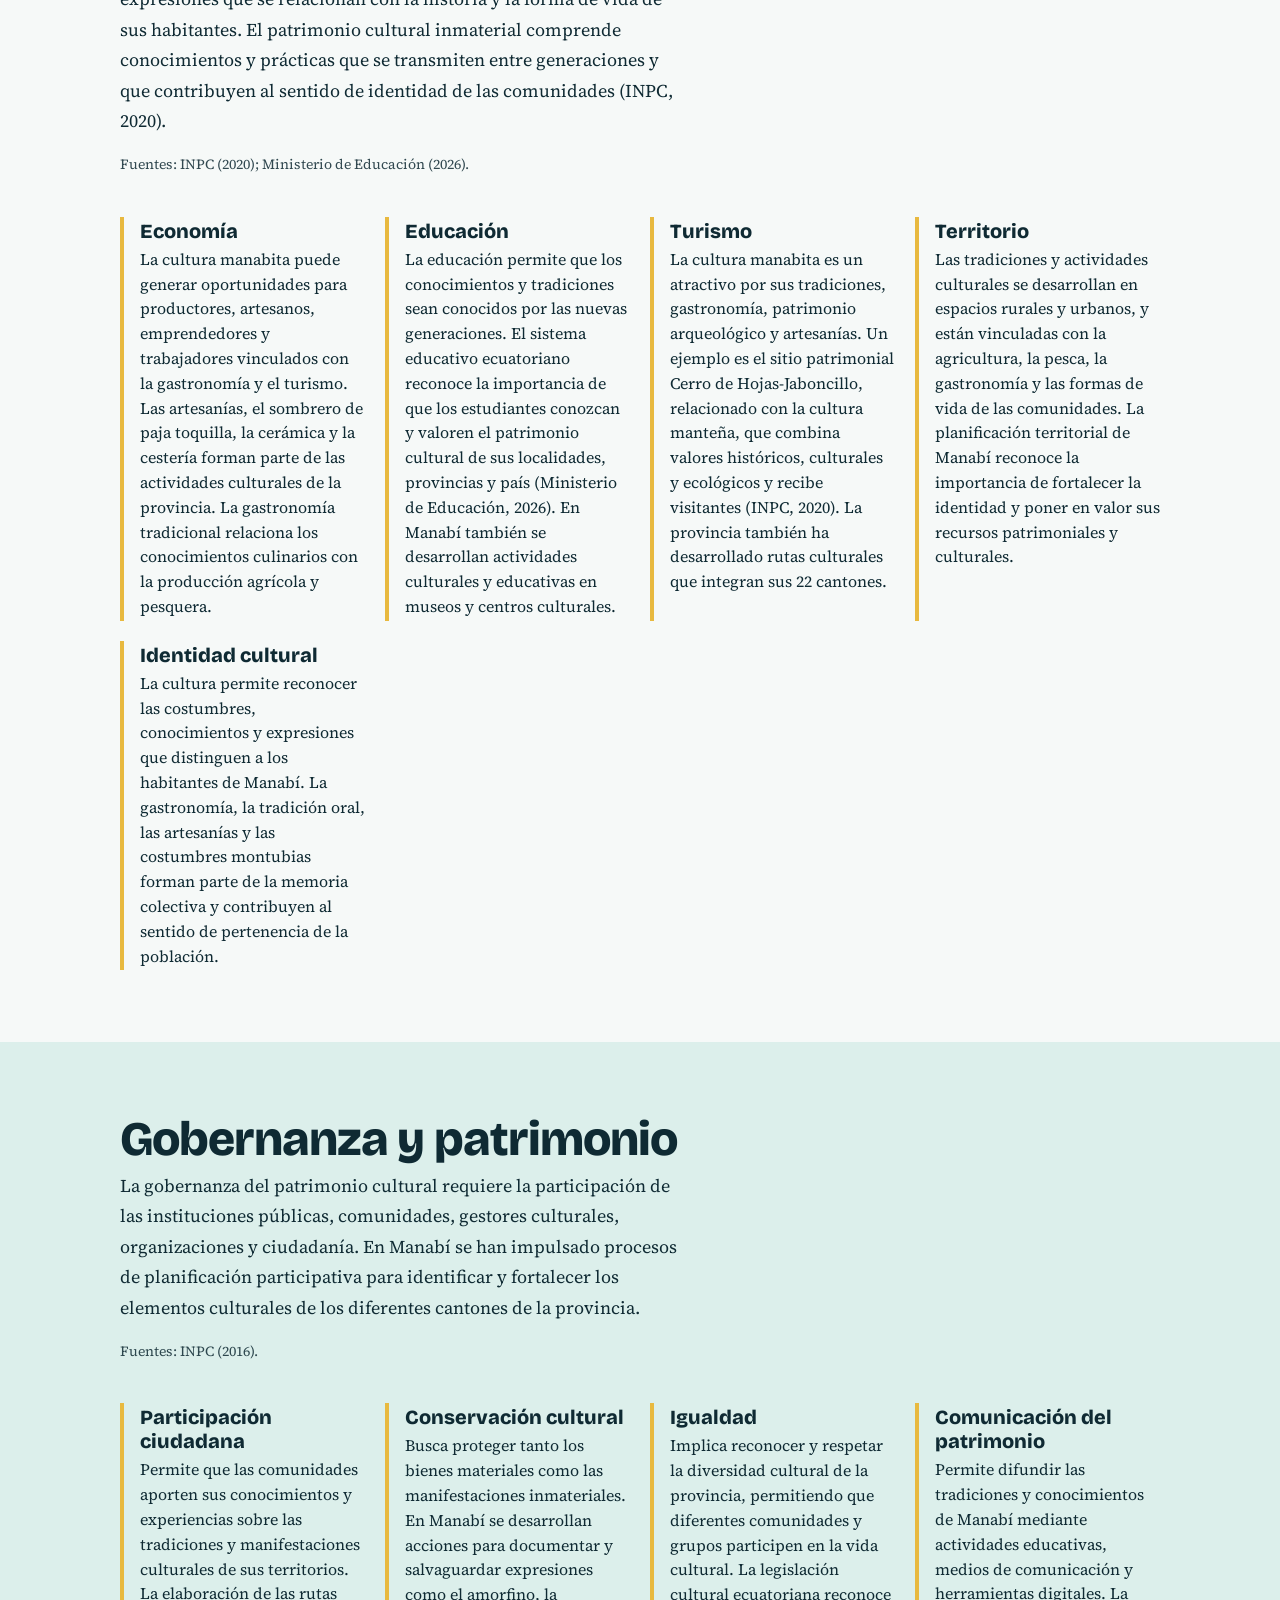
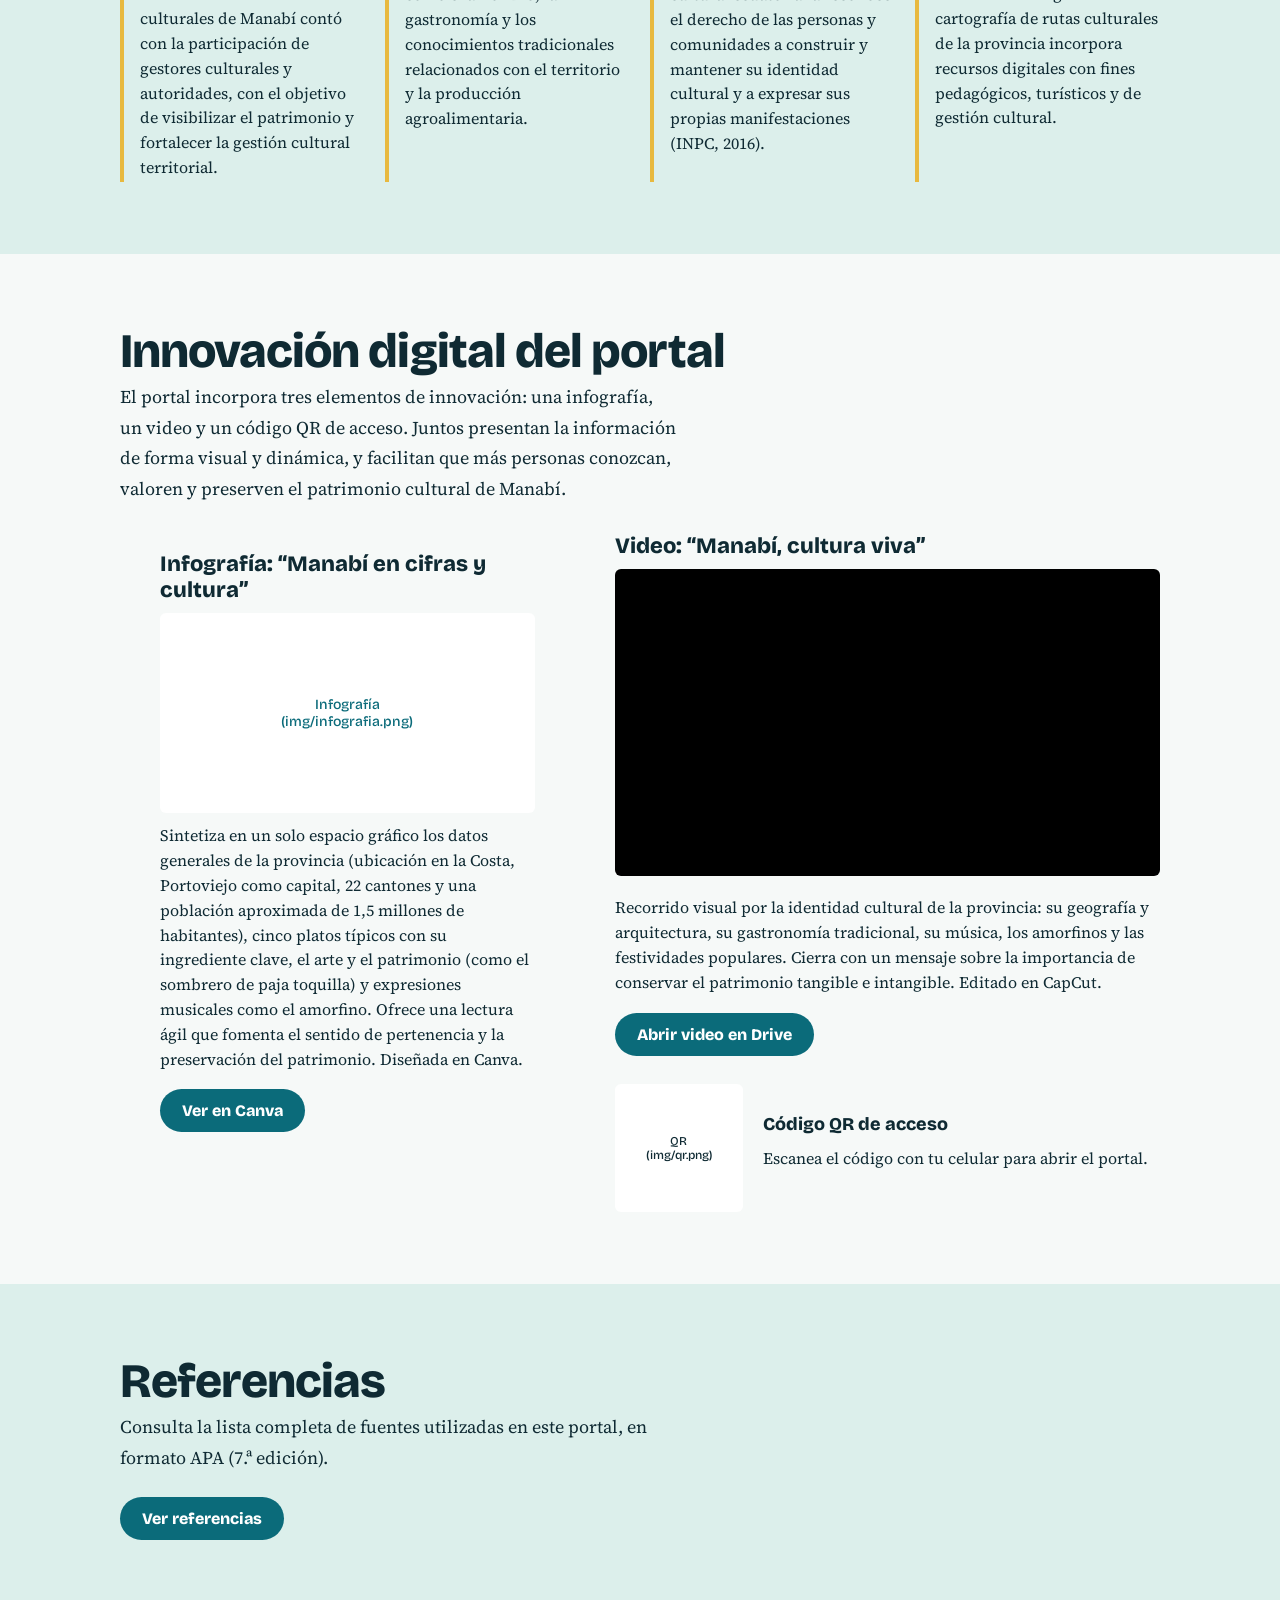
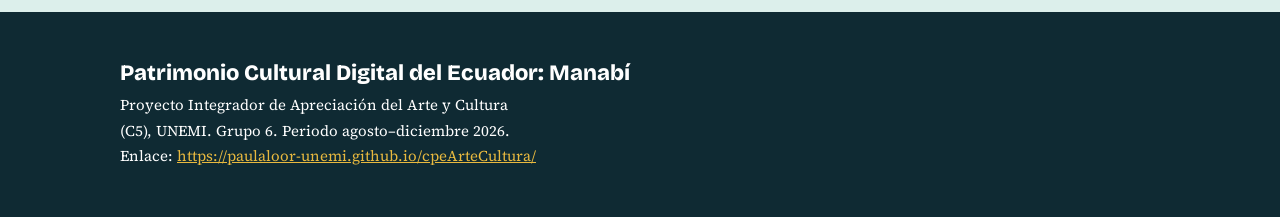
==== commit 34c29453: "Update index.html" ====
--- a/index.html
+++ b/index.html
@@ -15,6 +15,16 @@
 @media(min-width:761px){#provincia .cols{grid-template-columns:1fr 1.3fr}}
 .sombrero{position:absolute;right:3vw;top:4vh;width:clamp(280px,42vw,700px);height:auto;pointer-events:none;filter:drop-shadow(0 12px 18px rgba(0,0,0,.28))}
 @media(max-width:760px){.sombrero{width:52vw;top:3vh;right:2vw}}
+#leyendas .ph{aspect-ratio:16/9;background:#1d1d1b}
+#leyendas .ph img{object-fit:contain}
+.innov{display:grid;grid-template-columns:1fr 1.2fr;gap:40px;margin-top:28px;align-items:start}
+.innov h3{font:800 22px/1.2 var(--ft-t);margin:0 0 10px}
+.innov .info .ph{aspect-ratio:auto;min-height:200px;background:#fff}
+.innov .info .ph img{position:static;height:auto;object-fit:contain}
+.innov figcaption,.innov .vid p{font-size:16px;line-height:1.55;opacity:1;margin:10px 0}
+.innov iframe{width:100%;aspect-ratio:16/9;border:0;border-radius:6px;background:#000}
+.qrbox{display:flex;gap:20px;align-items:center;margin-top:28px}.qrbox h3{font-size:18px;margin:0 0 4px}.qrbox p{margin:0;font-size:15px}
+@media(max-width:760px){.innov{grid-template-columns:1fr}}
 </style>
 </head>
 <body>
@@ -103,6 +113,68 @@
    items:[{t:"Ritmo principal",d:"Amorfino"},{t:"Otros ritmos",d:"Galope, guaracha montubia y caminante"},{t:"Instrumento",d:"Caja tambora"}],
    img:"musica.jpg", pie:"Música tradicional de Manabí.", fuentes:"Macías Ferrin (2020)." },
 
+ { id:"juegos", nav:"Juegos", titulo:"Juegos tradicionales",
+   texto:[
+    "<strong>Origen.</strong> Los juegos tradicionales se transmiten de generación en generación y reflejan la vida de las comunidades. No tienen un único autor ni una fecha de origen: se aprendieron jugando y se heredaron de padres a hijos. En Manabí se mantienen torneos y fiestas. Por ejemplo, en 2013 Jaramijó recibió los III Juegos Autóctonos, Ancestrales, Populares y Tradicionales del Pueblo Cholo del Ecuador, con participantes de Santa Elena, Los Ríos, El Oro, Guayas y Manabí (Ministerio del Deporte, 2013).",
+    "<strong>Reglas.</strong> En ese torneo se jugó trompo, cuarenta, palo encebado, ensacados, carrera de tres pies, gallina ciega, huevo con la cuchara, salta la cuerda y rayuela, entre otros (Ministerio del Deporte, 2013). En el trompo se enrolla un cordel y se lanza el trompo con fuerza para que gire; gana quien lo mantiene girando más tiempo. En el palo encebado se debe trepar un poste untado con grasa para llegar a la punta. En los ensacados se corre saltando dentro de un saco, y quien se cae o sale del saco queda eliminado.",
+    "<strong>Importancia.</strong> Estos juegos fortalecen la convivencia, la actividad física y la identidad de las comunidades. El Ministerio del Deporte impulsa estos torneos para recuperar las tradiciones de los pueblos (Ministerio del Deporte, 2013)."],
+   items:[{t:"Trompo",d:"Se lanza con un cordel; gana quien lo mantiene girando más tiempo."},{t:"Palo encebado",d:"Se trepa un poste untado con grasa hasta llegar a la punta."},{t:"Ensacados",d:"Se corre saltando dentro de un saco; quien se cae o sale queda eliminado."}],
+   fuentes:"Ministerio del Deporte (2013)." },
+
+ { id:"leyendas", nav:"Cuentos y leyendas", titulo:"Cuentos y leyendas",
+   texto:[
+    "<strong>Origen.</strong> Los cuentos y las leyendas de Manabí forman parte de la tradición oral ecuatoriana. Se transmiten de generación en generación mediante relatos compartidos en las familias y comunidades. Estas narraciones conservan creencias, costumbres, experiencias y formas de interpretar el entorno. Autores como Domingo Nevaldo Zambrano recopilaron historias tradicionales para contribuir a la conservación de la memoria cultural manabita (Zambrano, 2005).",
+    "<strong>Significado.</strong> Estas narraciones representan la identidad cultural de Manabí, porque reflejan la imaginación popular y la relación de sus habitantes con los lugares y las costumbres de su provincia. Entre los relatos tradicionales se encuentran La Lutona y La Poza del Encanto (Zambrano, 2005). Su importancia no está únicamente en entretener, sino también en conservar historias que forman parte de la memoria colectiva y permiten conocer las expresiones culturales de las comunidades (Joza Vera y Dueñas Vera, 2017).",
+    "<strong>Mensaje.</strong> Las leyendas y los cuentos nos invitan a valorar nuestras raíces, respetar las tradiciones y transmitir las historias a las nuevas generaciones. Recopilar y compartir estas narraciones ayuda a mantener viva la memoria cultural de los pueblos.",
+    "<strong>Ejemplo: La Poza del Encanto.</strong> Esta narración forma parte de las recopilaciones de leyendas manabitas. Su nombre evoca un lugar rodeado de misterio, relacionado con las creencias y la imaginación popular. Como interpretación cultural, la leyenda permite reflexionar sobre cómo ciertos espacios naturales adquieren un significado especial mediante las historias transmitidas por sus habitantes. Este ejemplo muestra la relación entre el entorno, las creencias y la tradición oral de Manabí (Zambrano, 2005)."],
+   items:[],
+   img:"leyenda-pozo.jpg", pie:"Ilustración de la leyenda “El pozo encantado”. Fuente: Leyendas e historias de Manabí y del Ecuador.",
+   fuentes:"Zambrano (2005); Joza Vera y Dueñas Vera (2017)." },
+
+ { id:"fiestas", nav:"Fiestas y patrimonio", titulo:"Fiestas y patrimonio",
+   texto:[
+    "Las fiestas, las leyendas y el patrimonio permiten comprender la historia y la identidad cultural de Manabí. Conocerlos y conservarlos contribuye a proteger las tradiciones, valorar el legado de nuestros antepasados y transmitir esta riqueza cultural a las futuras generaciones."],
+   items:[
+    {t:"Fiestas tradicionales",d:"Reúnen a las comunidades alrededor de celebraciones religiosas, música, bailes, gastronomía y actividades populares. Un ejemplo importante es la fiesta de San Pedro y San Pablo, también conocida como Fiesta de Blancos y Negros, celebrada en Manabí. Combina la devoción religiosa con expresiones festivas y representaciones simbólicas, y fortalece la participación y la identidad comunitaria (Instituto Nacional de Patrimonio Cultural [INPC], s. f.)."},
+    {t:"Patrimonio material",d:"Está formado por bienes físicos que poseen valor histórico, arqueológico o cultural, como edificios, monumentos y objetos antiguos. En Manabí destaca el complejo arqueológico Cerros Hojas-Jaboncillo, relacionado con la cultura manteña. Sus vestigios, terrazas, estructuras y sillas de piedra permiten conocer aspectos de la organización y las actividades de esta sociedad prehispánica (INPC, s. f.)."},
+    {t:"Patrimonio inmaterial",d:"Comprende las tradiciones, los conocimientos, las técnicas y las celebraciones que las comunidades transmiten de generación en generación. Un ejemplo es el tejido tradicional del sombrero ecuatoriano de paja toquilla, una práctica artesanal que conserva conocimientos sobre la preparación de las fibras y la elaboración del sombrero. Fue inscrito por la UNESCO en la Lista Representativa del Patrimonio Cultural Inmaterial de la Humanidad en 2012 (UNESCO, 2012)."}],
+   fuentes:"INPC (s. f.); UNESCO (2012)." },
+
+ { id:"desarrollo", nav:"Desarrollo local", titulo:"Desarrollo local",
+   texto:[
+    "La cultura de Manabí constituye un elemento importante para el desarrollo de la provincia, porque reúne tradiciones, conocimientos, gastronomía, artesanías, festividades y diferentes expresiones que se relacionan con la historia y la forma de vida de sus habitantes. El patrimonio cultural inmaterial comprende conocimientos y prácticas que se transmiten entre generaciones y que contribuyen al sentido de identidad de las comunidades (INPC, 2020)."],
+   items:[
+    {t:"Economía",d:"La cultura manabita puede generar oportunidades para productores, artesanos, emprendedores y trabajadores vinculados con la gastronomía y el turismo. Las artesanías, el sombrero de paja toquilla, la cerámica y la cestería forman parte de las actividades culturales de la provincia. La gastronomía tradicional relaciona los conocimientos culinarios con la producción agrícola y pesquera."},
+    {t:"Educación",d:"La educación permite que los conocimientos y tradiciones sean conocidos por las nuevas generaciones. El sistema educativo ecuatoriano reconoce la importancia de que los estudiantes conozcan y valoren el patrimonio cultural de sus localidades, provincias y país (Ministerio de Educación, 2026). En Manabí también se desarrollan actividades culturales y educativas en museos y centros culturales."},
+    {t:"Turismo",d:"La cultura manabita es un atractivo por sus tradiciones, gastronomía, patrimonio arqueológico y artesanías. Un ejemplo es el sitio patrimonial Cerro de Hojas-Jaboncillo, relacionado con la cultura manteña, que combina valores históricos, culturales y ecológicos y recibe visitantes (INPC, 2020). La provincia también ha desarrollado rutas culturales que integran sus 22 cantones."},
+    {t:"Territorio",d:"Las tradiciones y actividades culturales se desarrollan en espacios rurales y urbanos, y están vinculadas con la agricultura, la pesca, la gastronomía y las formas de vida de las comunidades. La planificación territorial de Manabí reconoce la importancia de fortalecer la identidad y poner en valor sus recursos patrimoniales y culturales."},
+    {t:"Identidad cultural",d:"La cultura permite reconocer las costumbres, conocimientos y expresiones que distinguen a los habitantes de Manabí. La gastronomía, la tradición oral, las artesanías y las costumbres montubias forman parte de la memoria colectiva y contribuyen al sentido de pertenencia de la población."}],
+   fuentes:"INPC (2020); Ministerio de Educación (2026)." },
+
+ { id:"gobernanza", nav:"Gobernanza", titulo:"Gobernanza y patrimonio",
+   texto:[
+    "La gobernanza del patrimonio cultural requiere la participación de las instituciones públicas, comunidades, gestores culturales, organizaciones y ciudadanía. En Manabí se han impulsado procesos de planificación participativa para identificar y fortalecer los elementos culturales de los diferentes cantones de la provincia."],
+   items:[
+    {t:"Participación ciudadana",d:"Permite que las comunidades aporten sus conocimientos y experiencias sobre las tradiciones y manifestaciones culturales de sus territorios. La elaboración de las rutas culturales de Manabí contó con la participación de gestores culturales y autoridades, con el objetivo de visibilizar el patrimonio y fortalecer la gestión cultural territorial."},
+    {t:"Conservación cultural",d:"Busca proteger tanto los bienes materiales como las manifestaciones inmateriales. En Manabí se desarrollan acciones para documentar y salvaguardar expresiones como el amorfino, la gastronomía y los conocimientos tradicionales relacionados con el territorio y la producción agroalimentaria."},
+    {t:"Igualdad",d:"Implica reconocer y respetar la diversidad cultural de la provincia, permitiendo que diferentes comunidades y grupos participen en la vida cultural. La legislación cultural ecuatoriana reconoce el derecho de las personas y comunidades a construir y mantener su identidad cultural y a expresar sus propias manifestaciones (INPC, 2016)."},
+    {t:"Comunicación del patrimonio",d:"Permite difundir las tradiciones y conocimientos de Manabí mediante actividades educativas, medios de comunicación y herramientas digitales. La cartografía de rutas culturales de la provincia incorpora recursos digitales con fines pedagógicos, turísticos y de gestión cultural."}],
+   fuentes:"INPC (2016)." },
+
+ { id:"innovacion", nav:"Innovación", titulo:"Innovación digital del portal", especial:"innovacion",
+   texto:[
+    "El portal incorpora tres elementos de innovación: una infografía, un video y un código QR de acceso. Juntos presentan la información de forma visual y dinámica, y facilitan que más personas conozcan, valoren y preserven el patrimonio cultural de Manabí."],
+   items:[],
+   infografia:{
+     img:"infografia.png", enlace:"https://canva.link/13pwrjp8vsjvqry",
+     titulo:"Infografía: “Manabí en cifras y cultura”",
+     desc:"Sintetiza en un solo espacio gráfico los datos generales de la provincia (ubicación en la Costa, Portoviejo como capital, 22 cantones y una población aproximada de 1,5 millones de habitantes), cinco platos típicos con su ingrediente clave, el arte y el patrimonio (como el sombrero de paja toquilla) y expresiones musicales como el amorfino. Ofrece una lectura ágil que fomenta el sentido de pertenencia y la preservación del patrimonio. Diseñada en Canva."},
+   video:{
+     id:"1XWLwpNFt8u0cz1-tWW1Olp_iW5vvvaxu",
+     titulo:"Video: “Manabí, cultura viva”",
+     desc:"Recorrido visual por la identidad cultural de la provincia: su geografía y arquitectura, su gastronomía tradicional, su música, los amorfinos y las festividades populares. Cierra con un mensaje sobre la importancia de conservar el patrimonio tangible e intangible. Editado en CapCut."},
+   qr:{ img:"qr.png", titulo:"Código QR de acceso", desc:"Escanea el código con tu celular para abrir el portal." }},
+
  { id:"referencias", nav:"Referencias", titulo:"Referencias", href:"referencias.html",
    texto:["Consulta la lista completa de fuentes utilizadas en este portal, en formato APA (7.ª edición)."],
    items:[], especial:"referencias" }
@@ -121,6 +193,22 @@
     ? `<div class="items">${s.items.map(i => `<div class="item"><h3>${i.t}</h3><p>${i.d}</p></div>`).join("")}</div>` : "";
   let cuerpo;
   if (s.especial === "referencias") cuerpo = `<div class="txt">${parrafos}</div><a class="btn-ref" href="${s.href}">Ver referencias</a>`;
+  else if (s.especial === "innovacion") {
+    const f = s.infografia, v = s.video, q = s.qr;
+    cuerpo = `<div class="txt">${parrafos}</div>
+    <div class="innov">
+      <figure class="info"><h3>${f.titulo}</h3>${ph(f.img, "Infografía")}<figcaption>${f.desc}</figcaption>
+        <a class="btn-ref" href="${f.enlace}" target="_blank" rel="noopener">Ver en Canva</a></figure>
+      <div class="vid"><h3>${v.titulo}</h3>
+        <iframe src="https://drive.google.com/file/d/${v.id}/preview" title="${v.titulo}" allow="autoplay; fullscreen" allowfullscreen loading="lazy"></iframe>
+        <p>${v.desc}</p>
+        <a class="btn-ref" href="https://drive.google.com/file/d/${v.id}/view" target="_blank" rel="noopener">Abrir video en Drive</a>
+        <div class="qrbox"><div class="qr"><span>QR<br>(img/${q.img})</span><img src="img/${q.img}" alt="${q.titulo}" onerror="this.remove()"></div>
+          <div><h3>${q.titulo}</h3><p>${q.desc}</p></div></div>
+      </div>
+    </div>`;
+  }
+  else if (!s.img) cuerpo = `<div class="txt">${parrafos}<p class="fuentes">Fuentes: ${s.fuentes}</p></div>${items}`;
   else cuerpo = `<div class="cols"><div class="txt">${parrafos}<p class="fuentes">Fuentes: ${s.fuentes}</p></div>
     <figure style="margin:0">${ph(s.img, s.titulo)}${s.pie ? `<figcaption>${s.pie}</figcaption>` : ""}</figure></div>${items}`;
   return `<section id="${s.id}"><div class="in"><h2>${s.titulo}</h2>${cuerpo}</div></section>`;
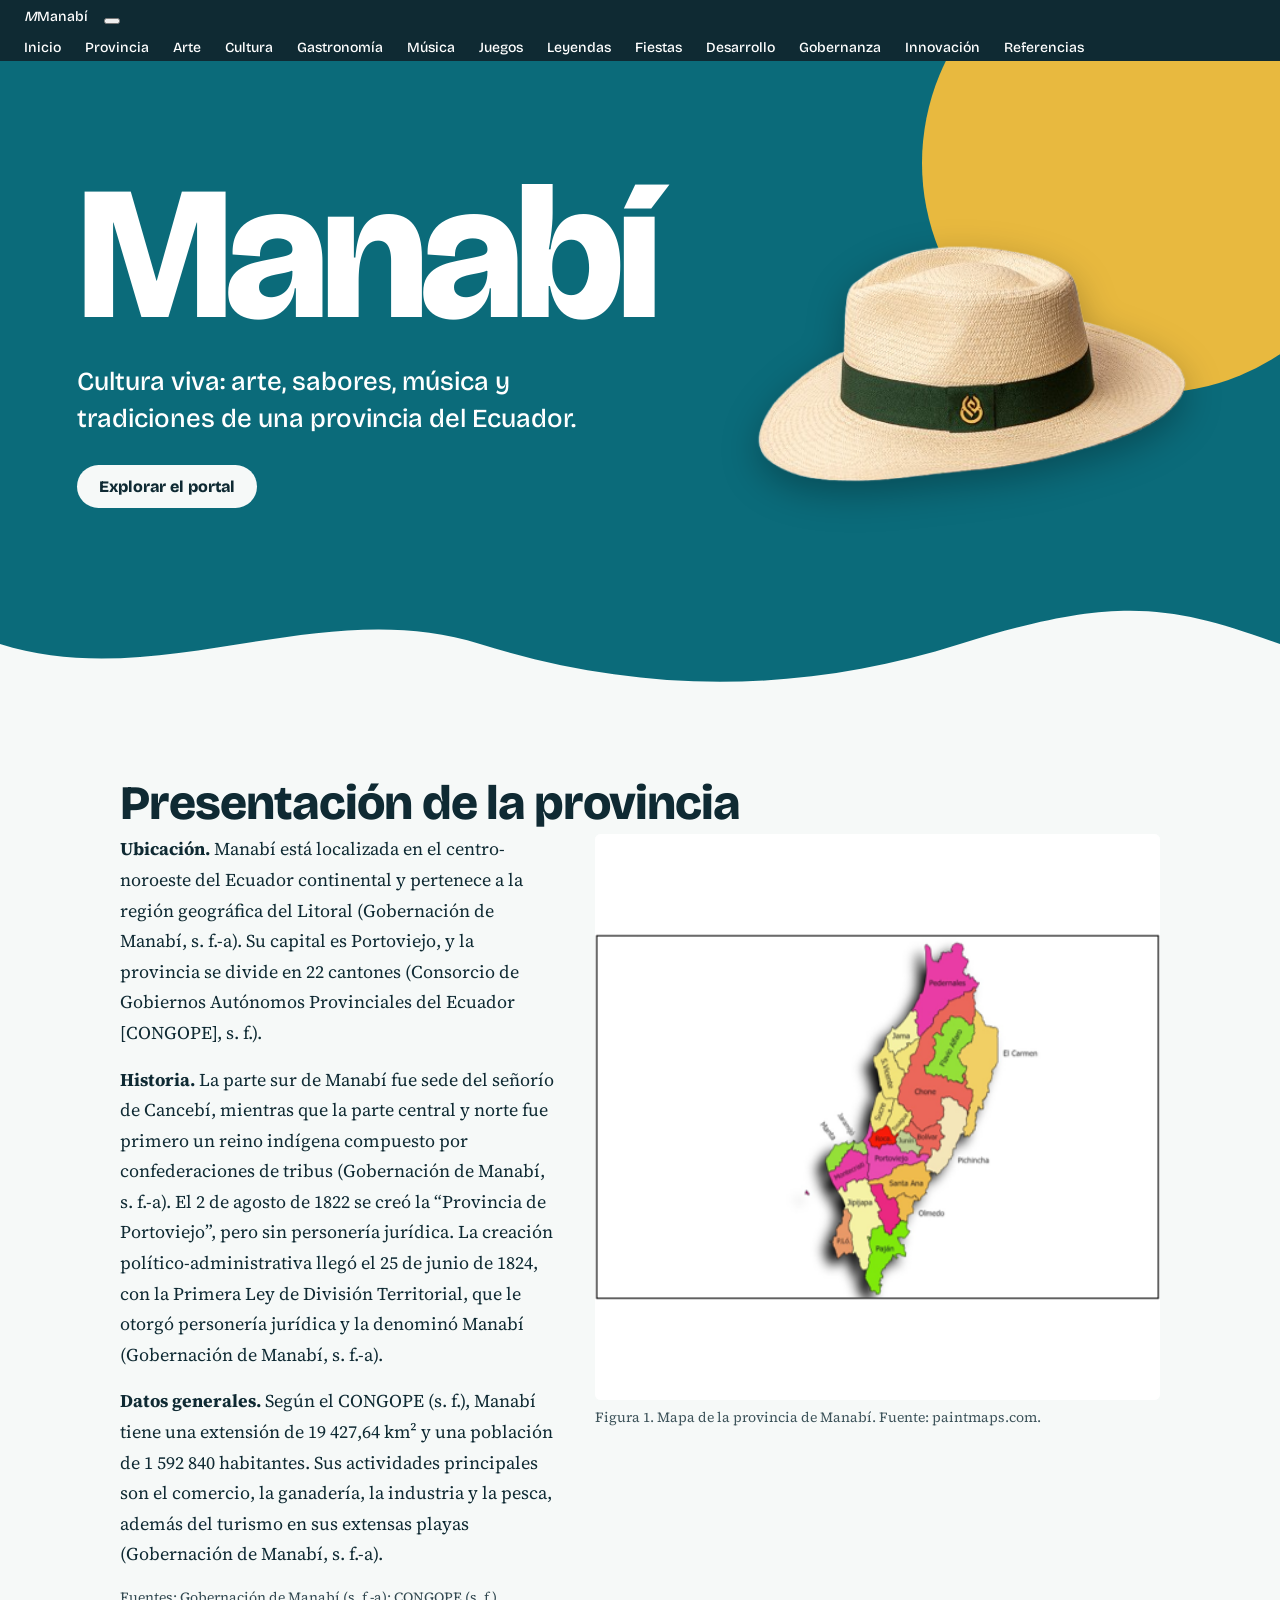
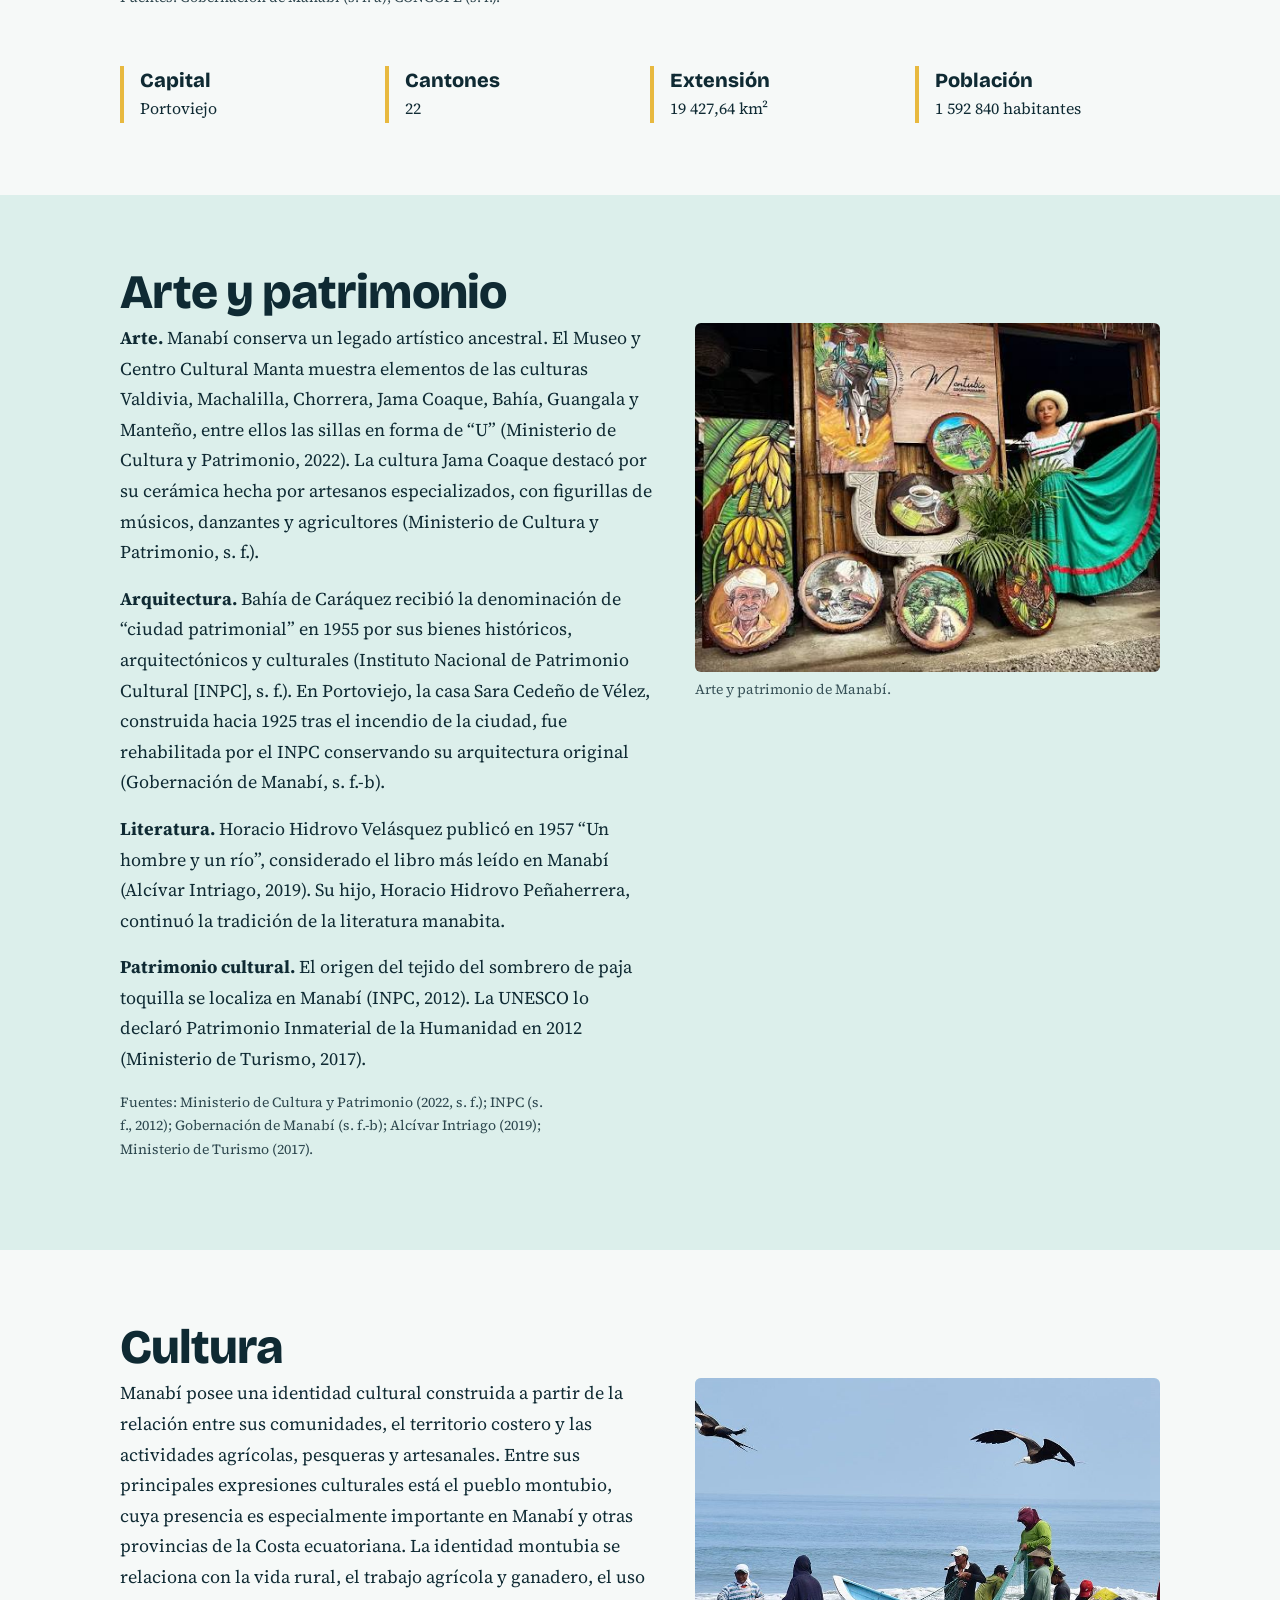
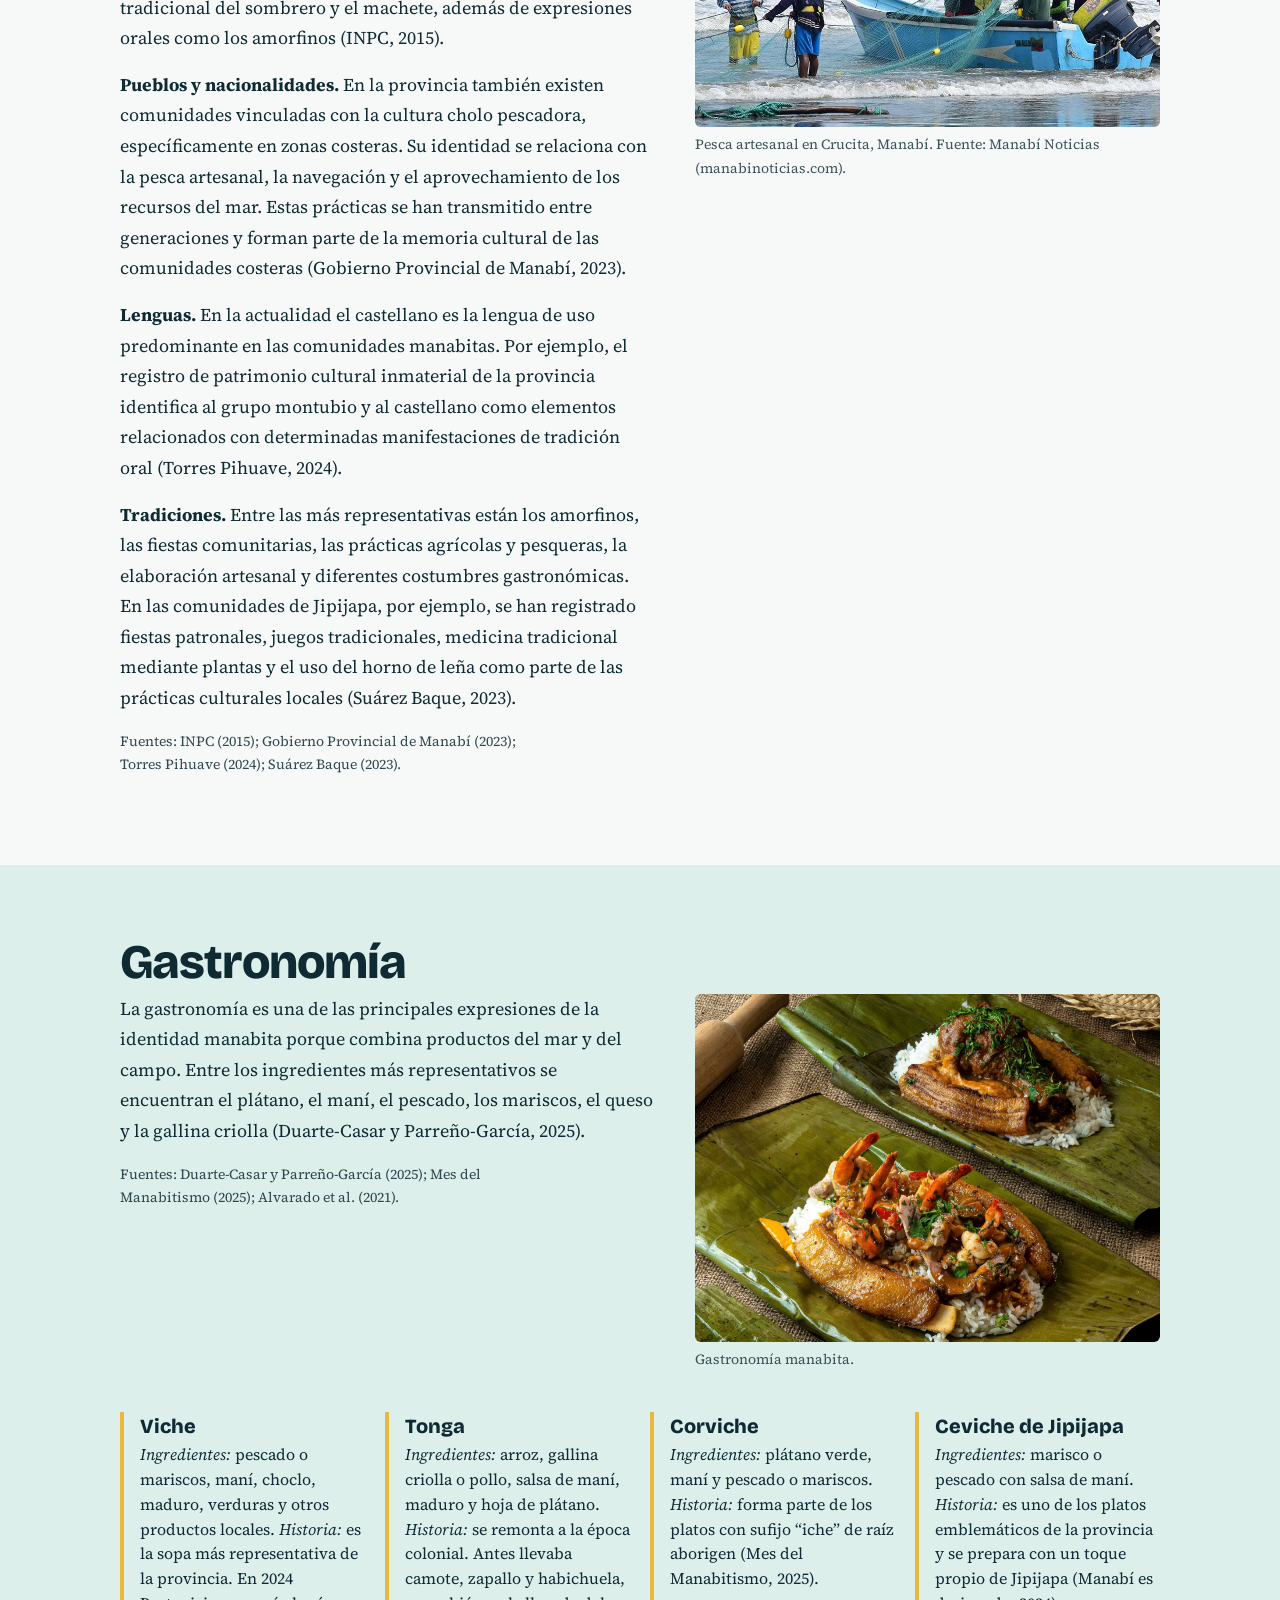
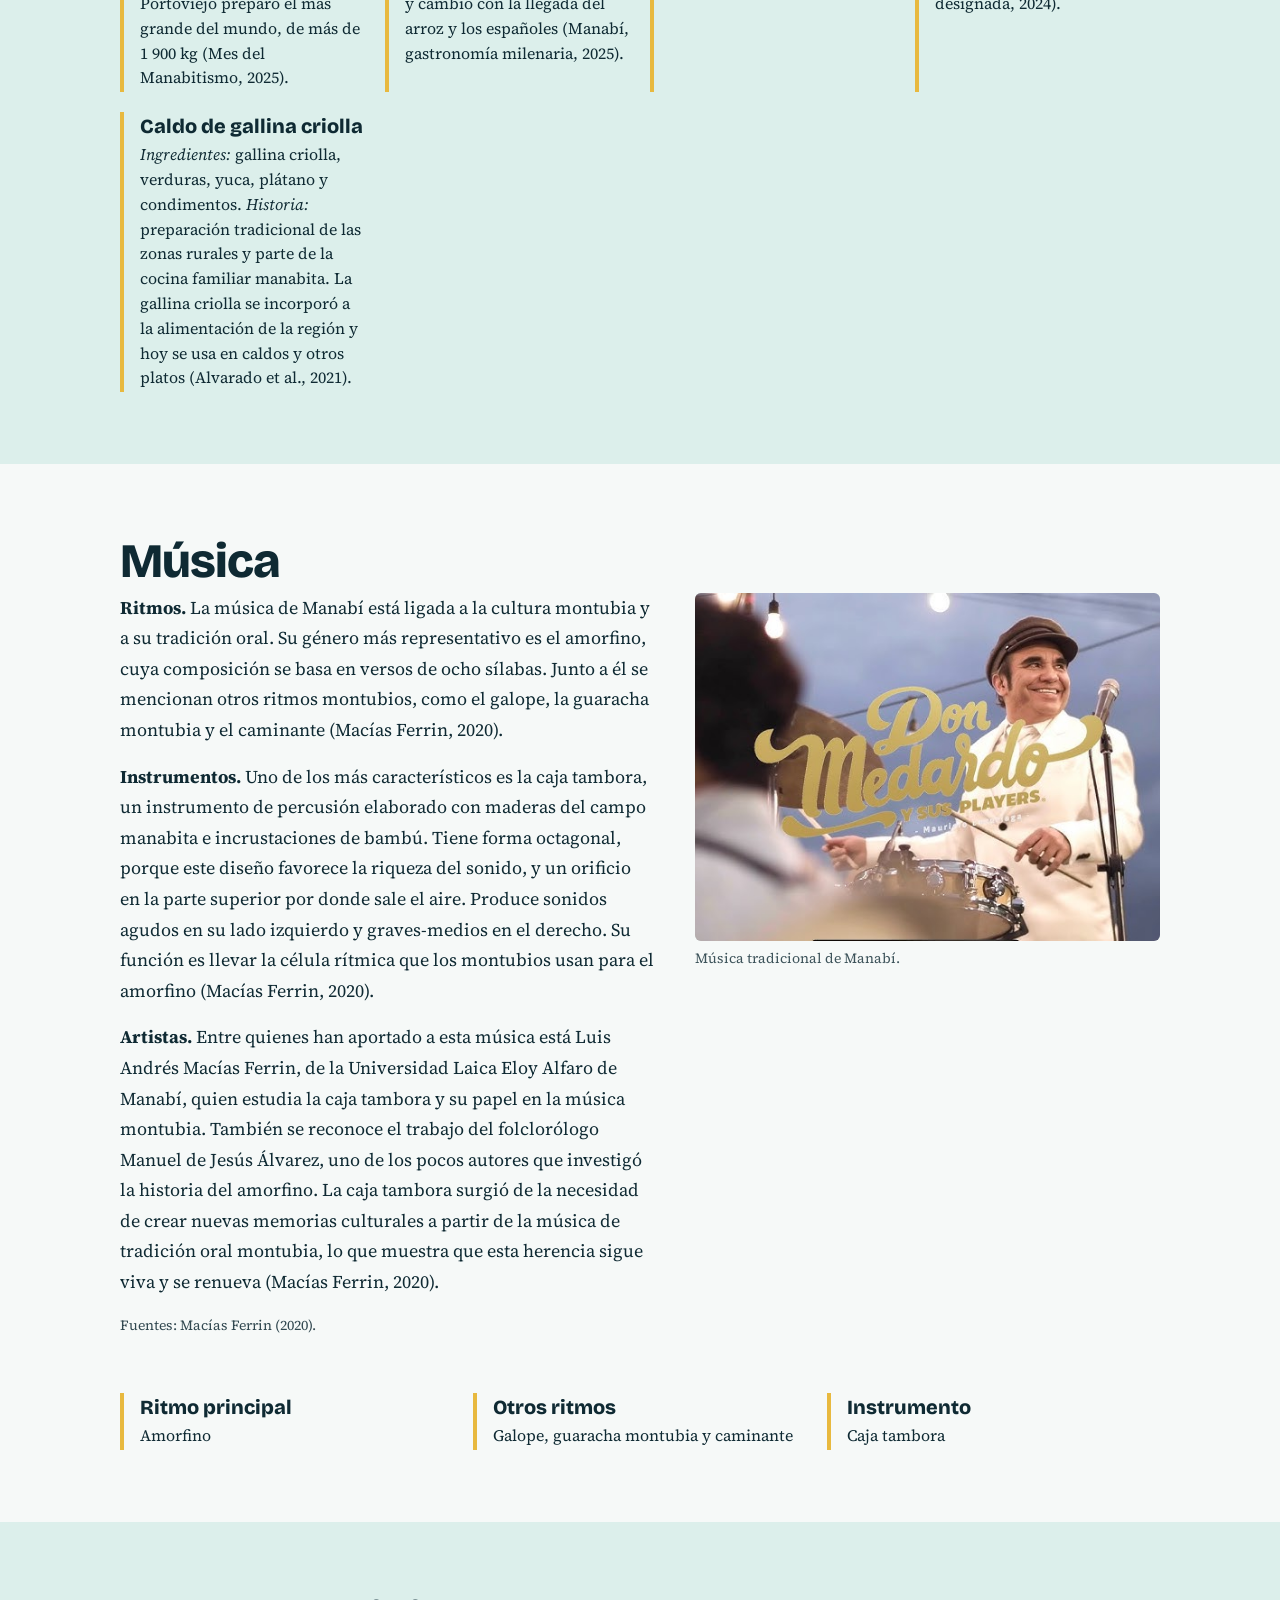
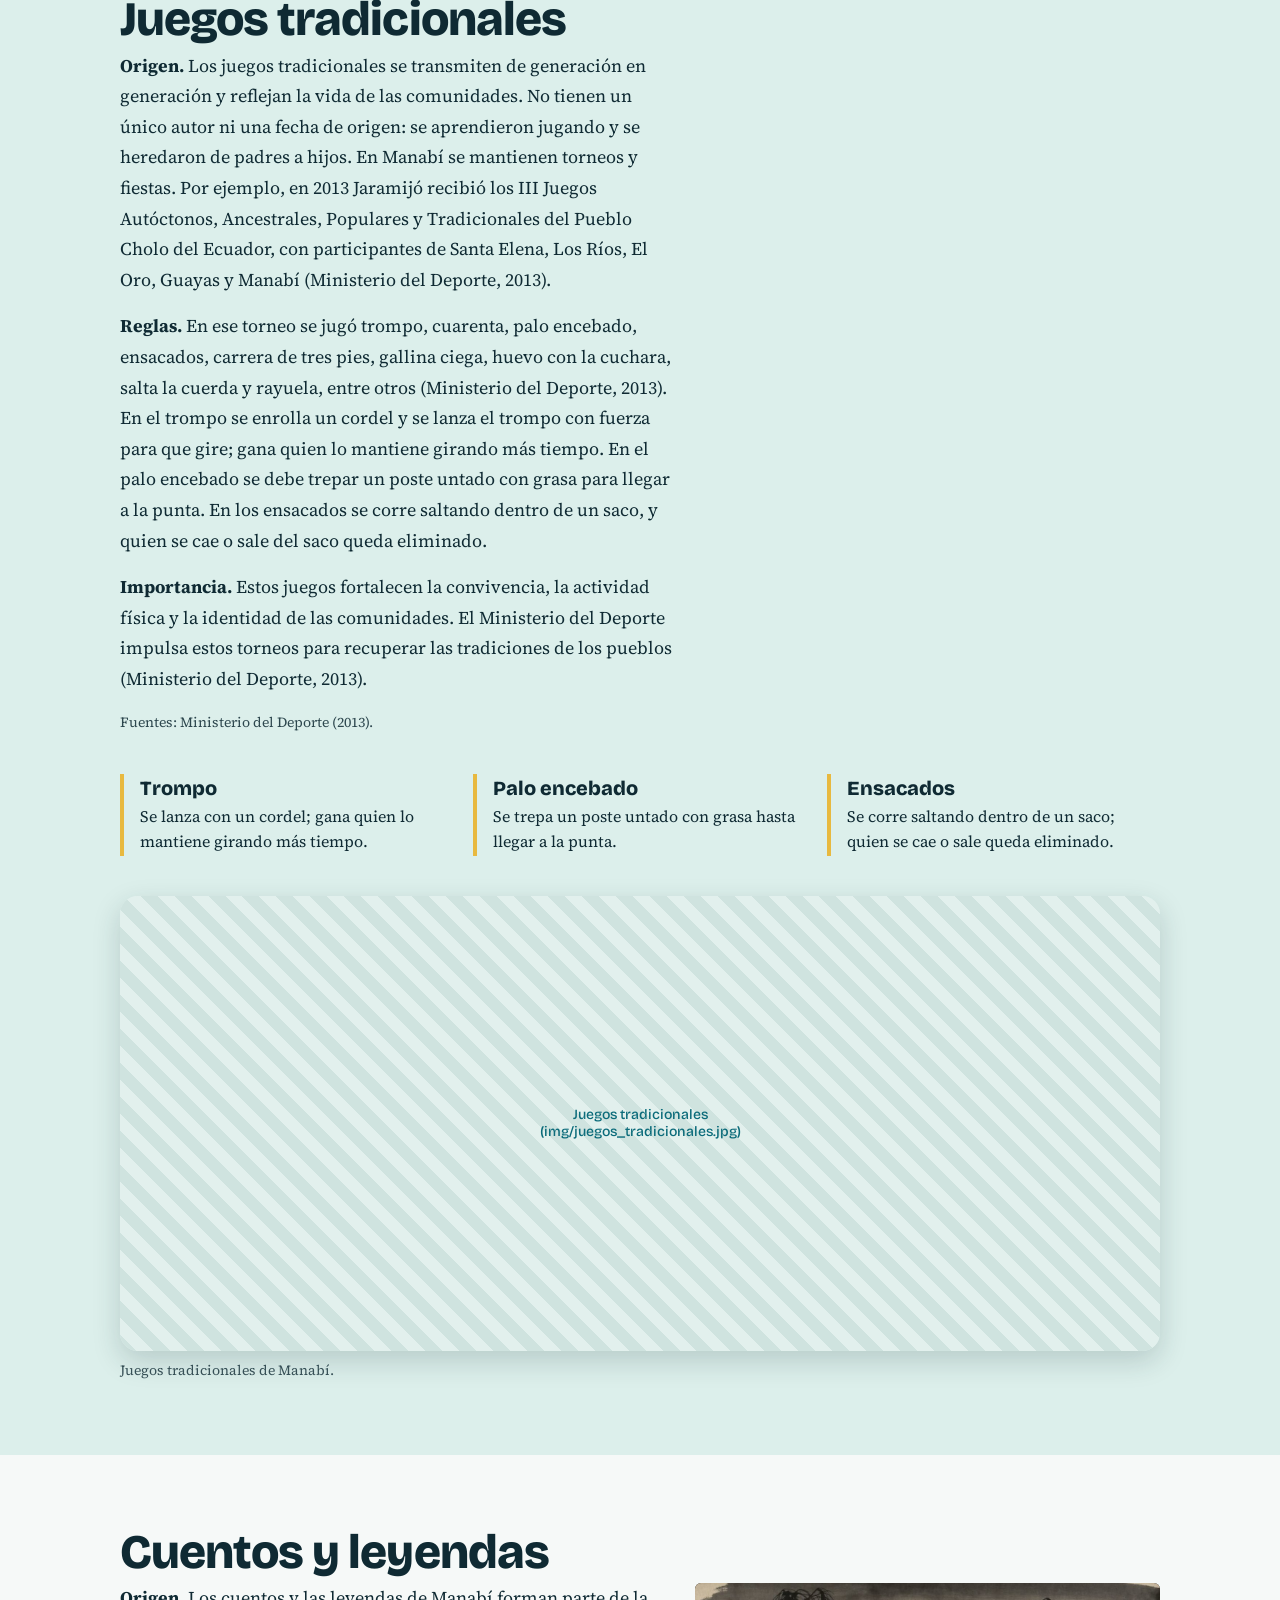
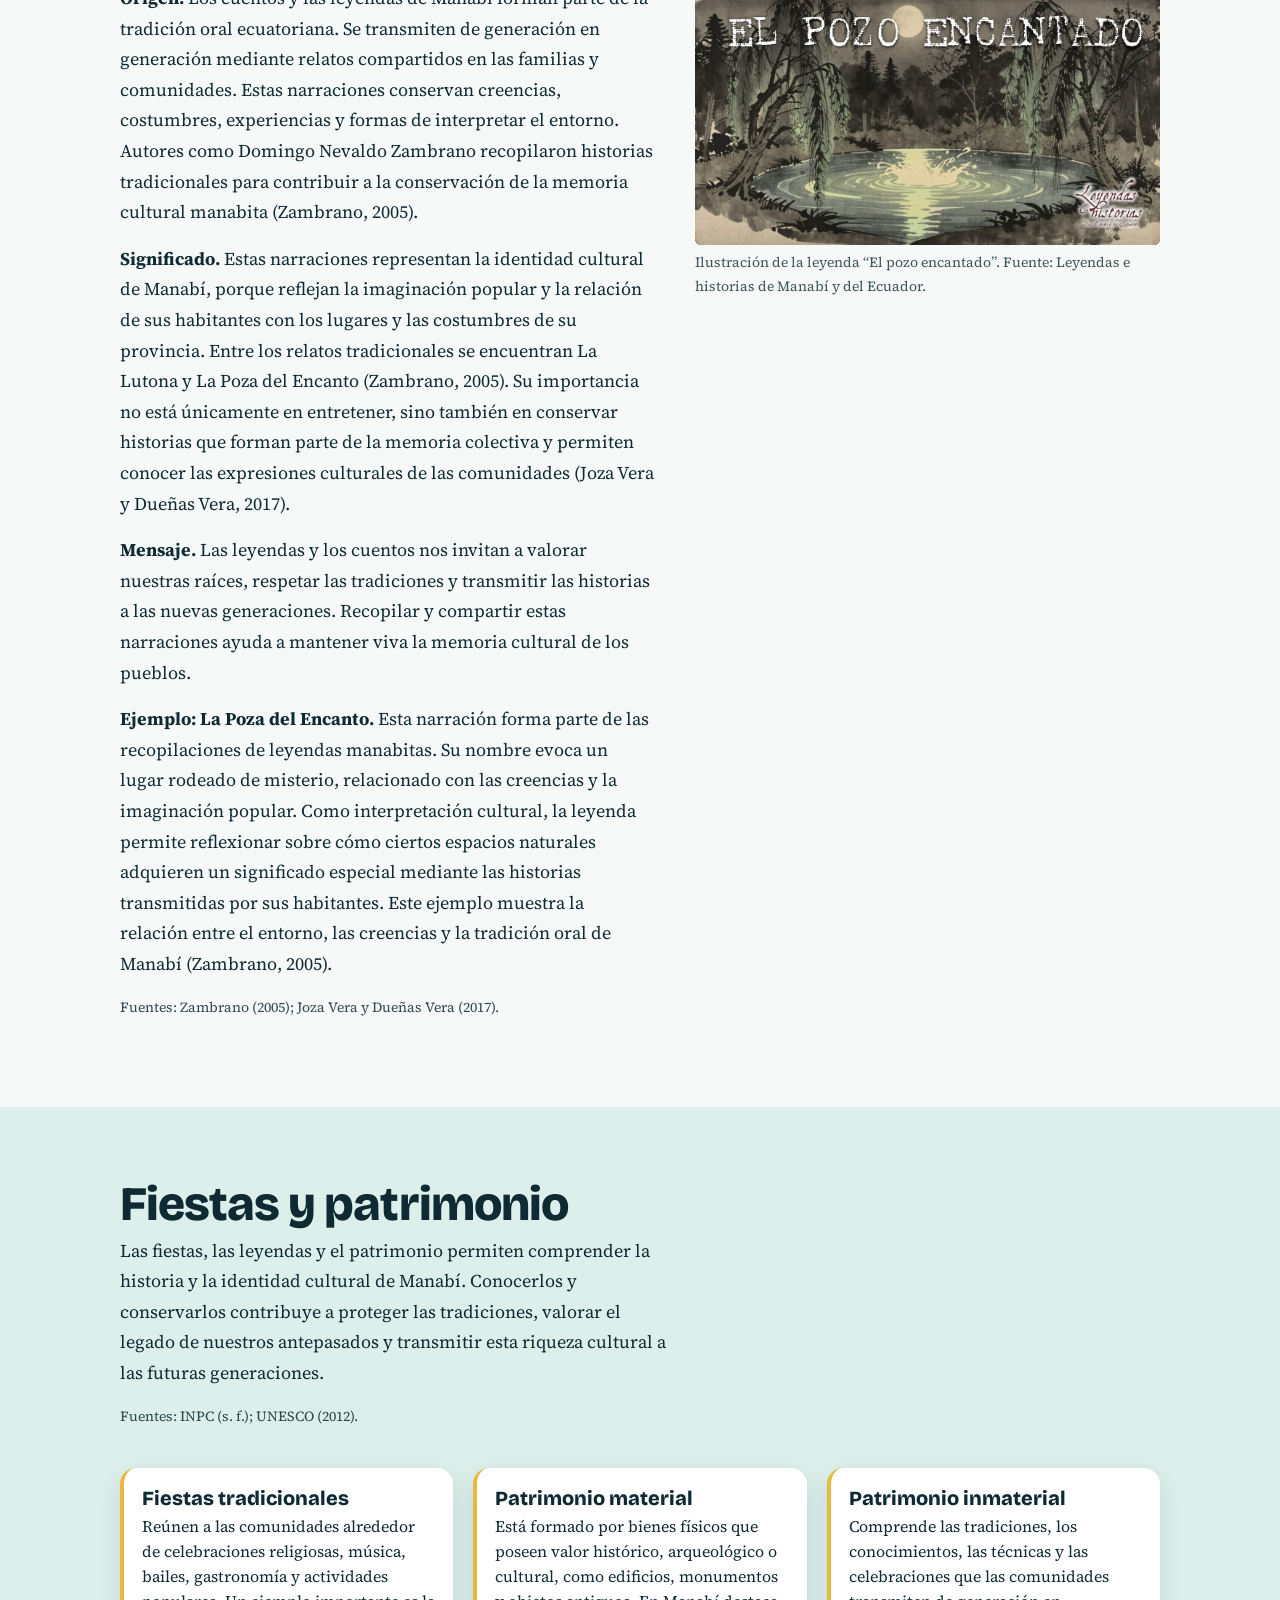
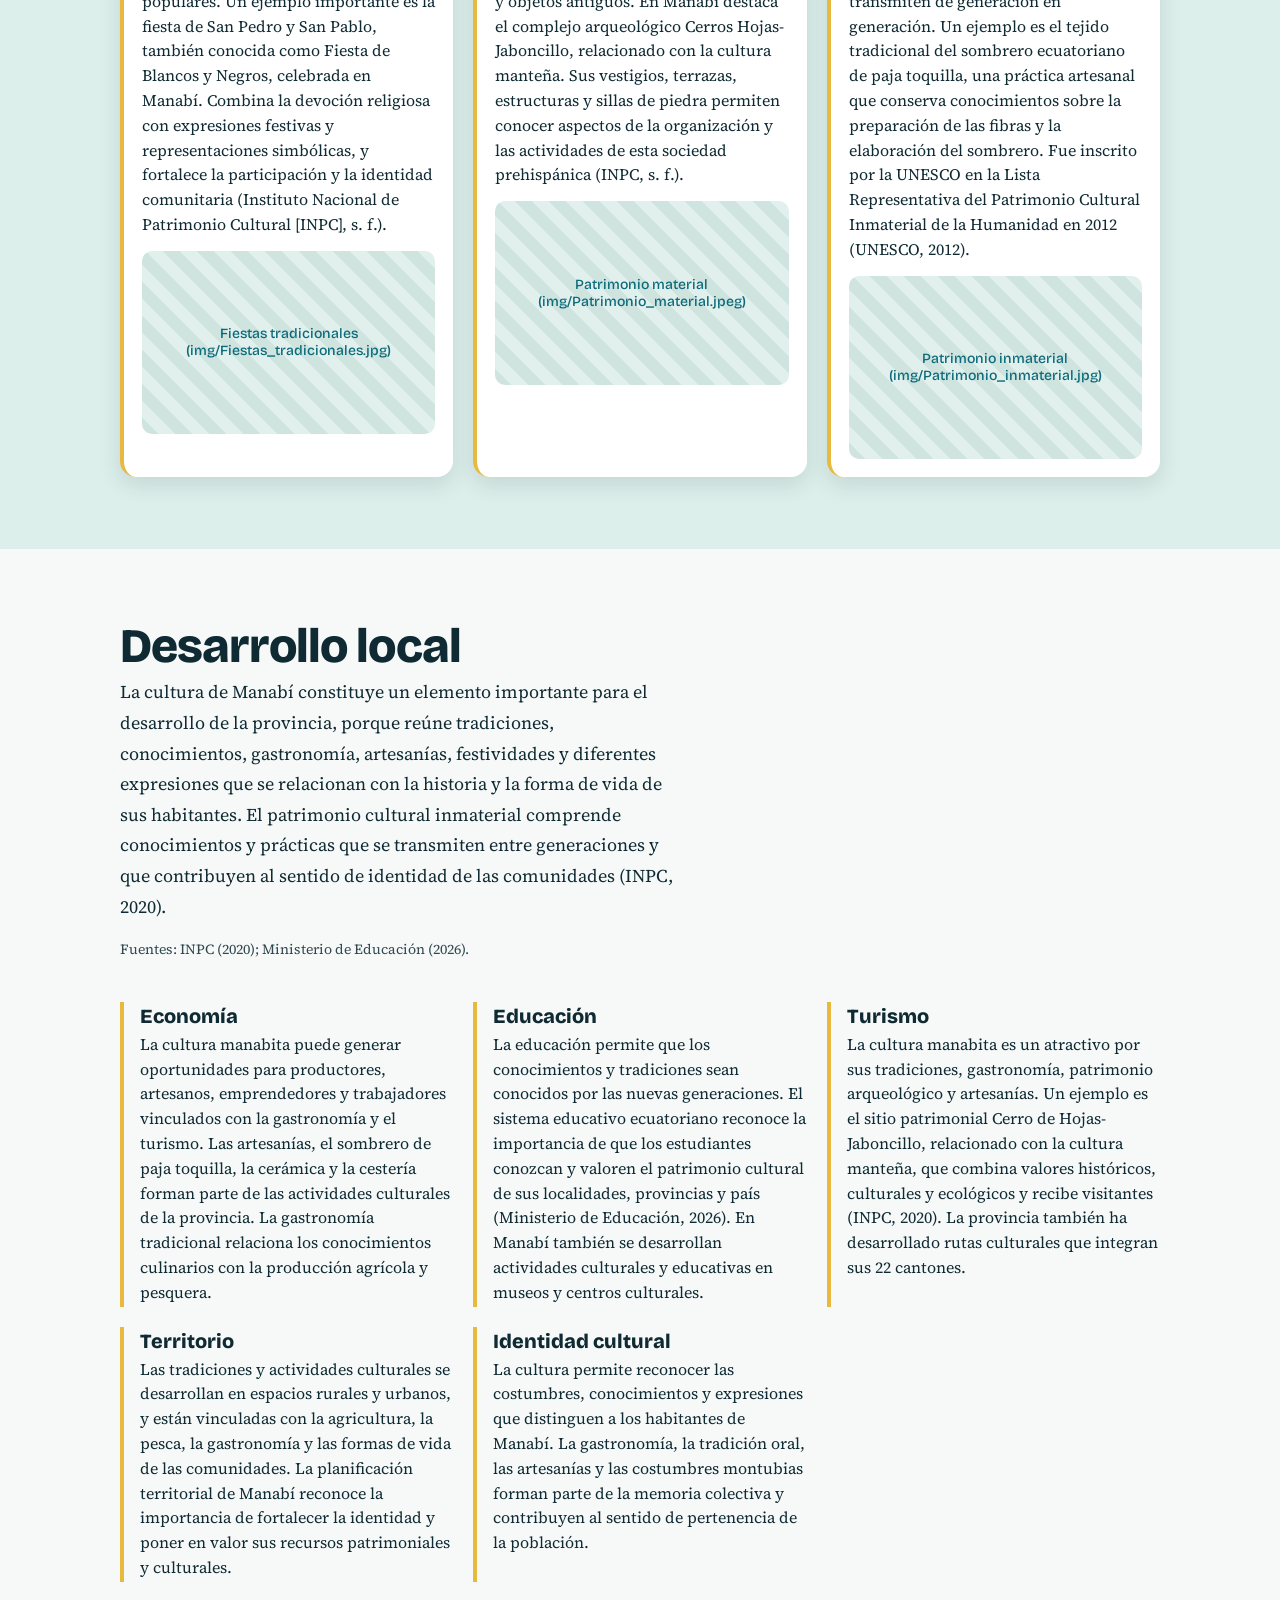
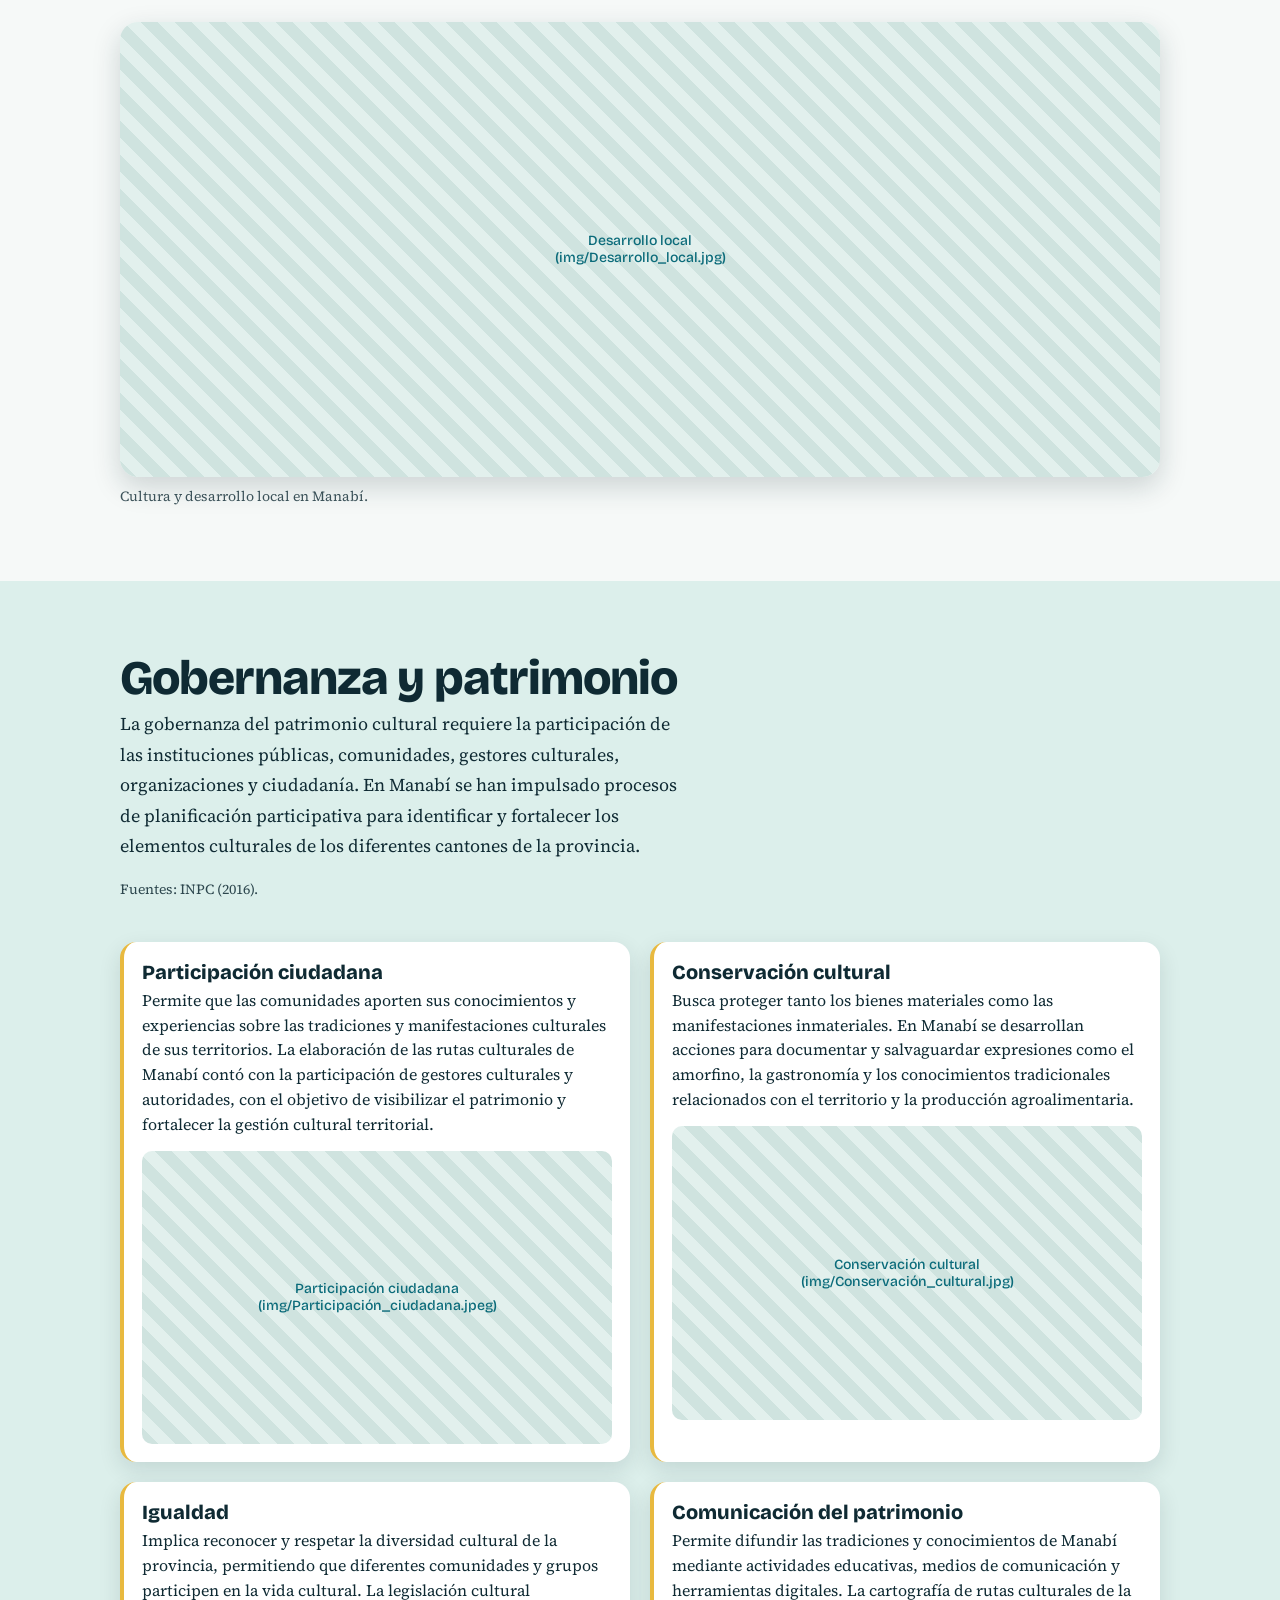
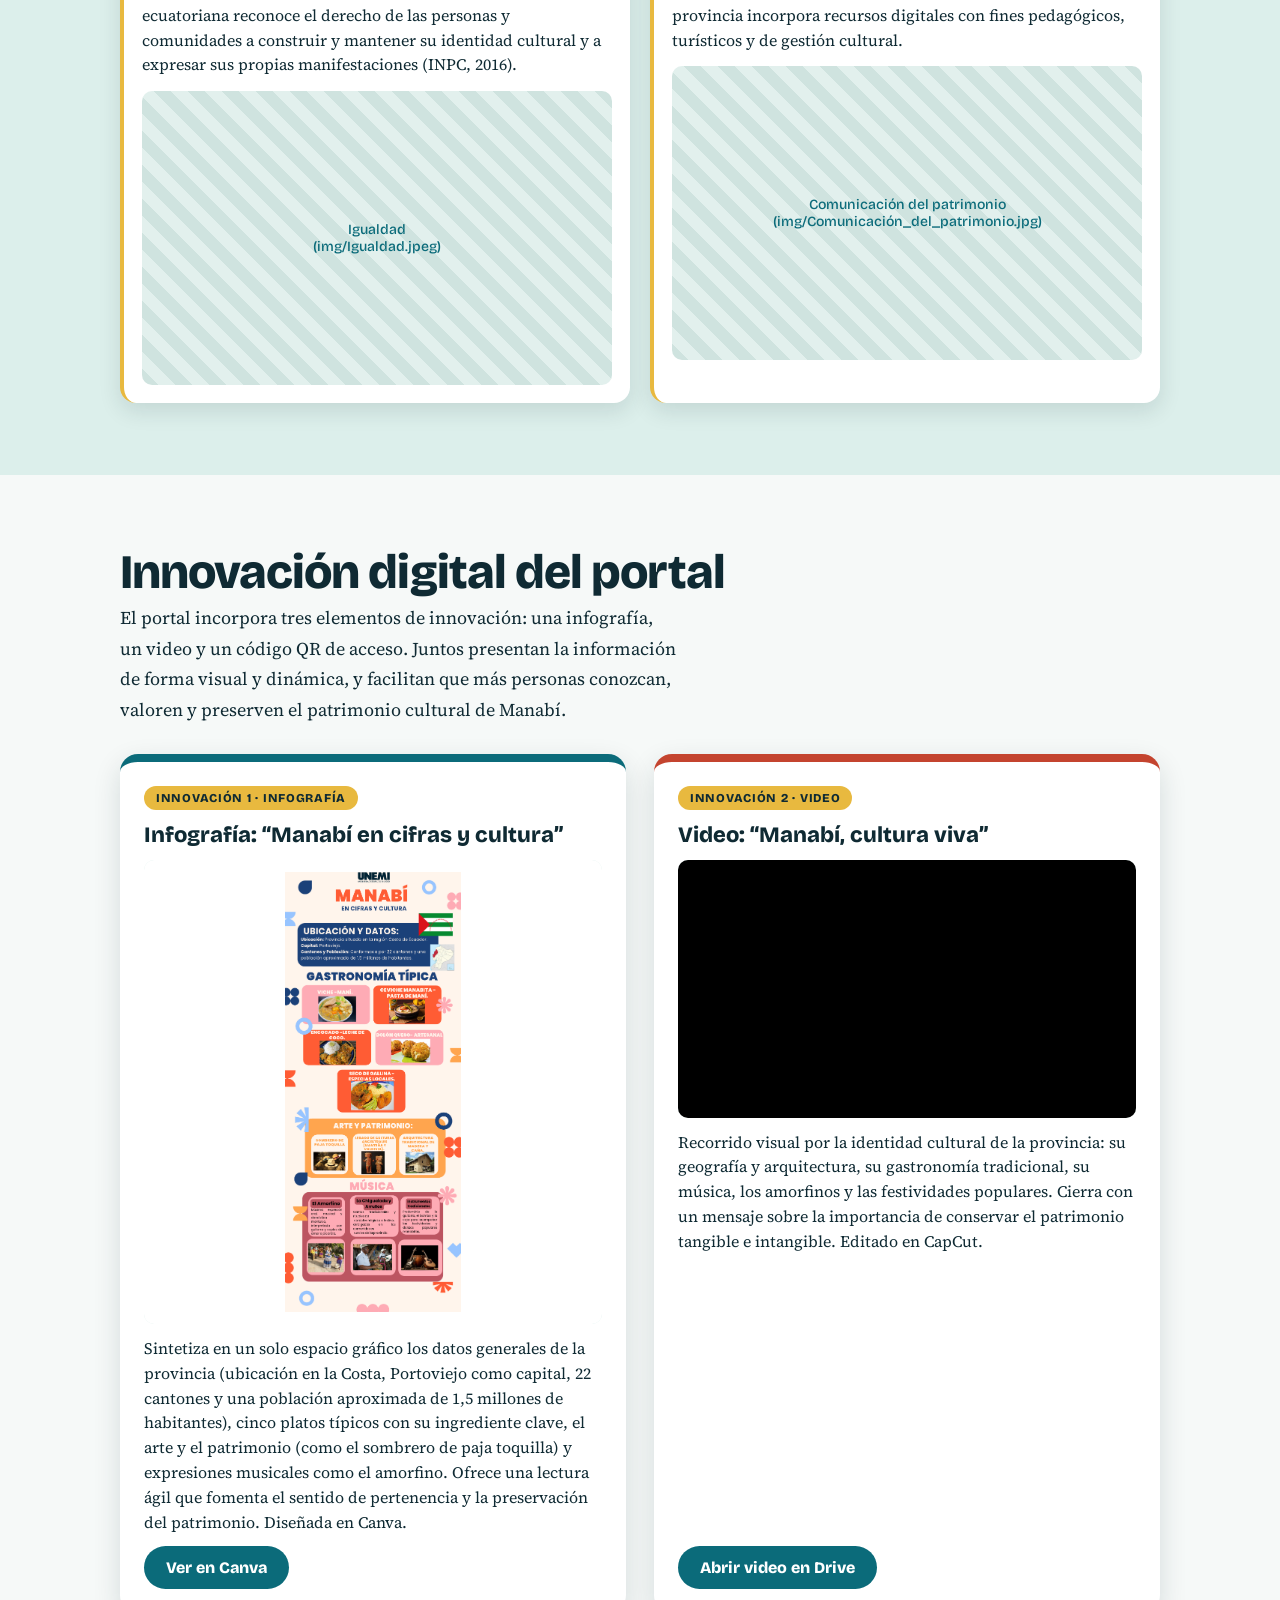
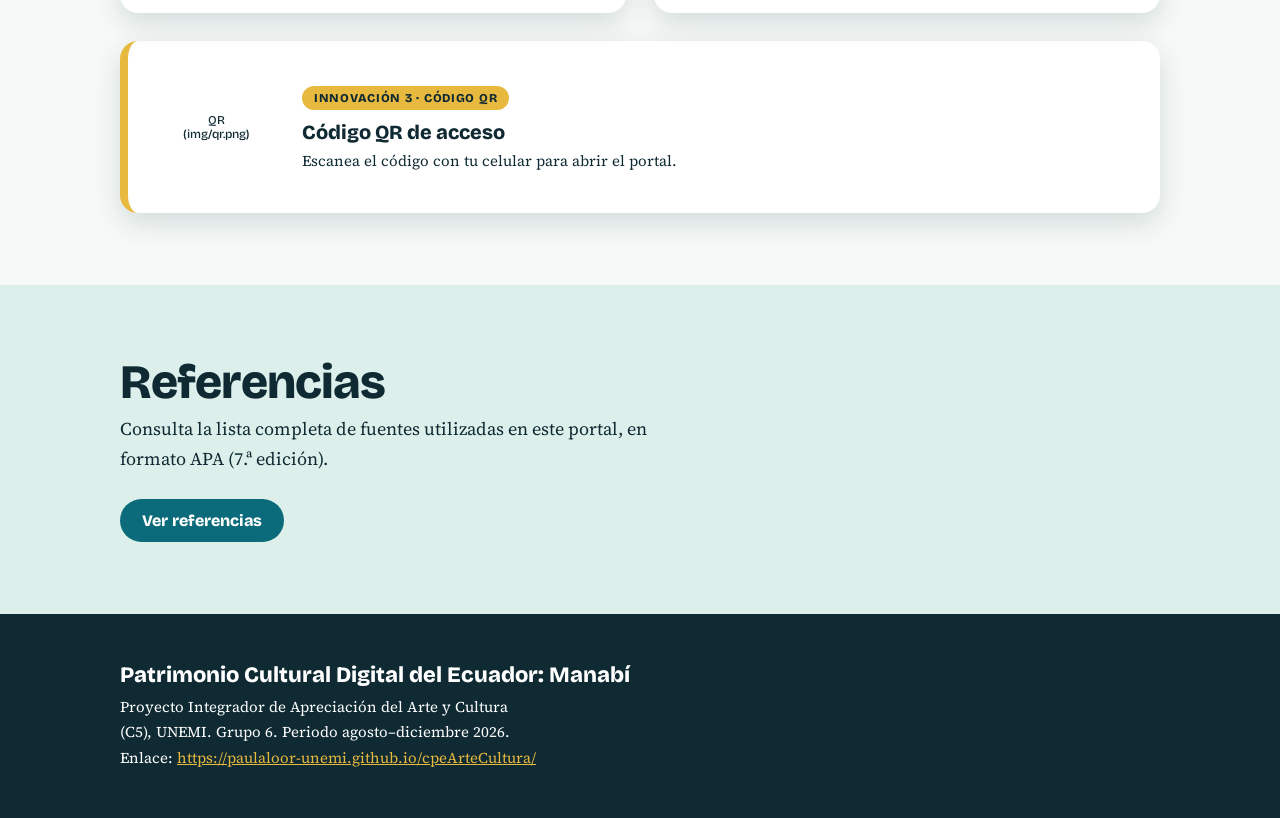
==== commit 4ce1bf5e: "Update index.html" ====
--- a/index.html
+++ b/index.html
@@ -17,19 +17,33 @@
 @media(max-width:760px){.sombrero{width:52vw;top:3vh;right:2vw}}
 #leyendas .ph{aspect-ratio:16/9;background:#1d1d1b}
 #leyendas .ph img{object-fit:contain}
-.innov{display:grid;grid-template-columns:1fr 1.2fr;gap:40px;margin-top:28px;align-items:start}
-.innov h3{font:800 22px/1.2 var(--ft-t);margin:0 0 10px}
-.innov .info .ph{aspect-ratio:auto;min-height:200px;background:#fff}
-.innov .info .ph img{position:static;height:auto;object-fit:contain}
-.innov figcaption,.innov .vid p{font-size:16px;line-height:1.55;opacity:1;margin:10px 0}
-.innov iframe{width:100%;aspect-ratio:16/9;border:0;border-radius:6px;background:#000}
-.qrbox{display:flex;gap:20px;align-items:center;margin-top:28px}.qrbox h3{font-size:18px;margin:0 0 4px}.qrbox p{margin:0;font-size:15px}
-@media(max-width:760px){.innov{grid-template-columns:1fr}}
+.innov{display:grid;grid-template-columns:1fr 1fr;gap:28px;margin-top:28px;align-items:stretch}
+.card{background:#fff;border-radius:18px;padding:24px;box-shadow:0 10px 28px rgba(15,42,51,.14);border-top:8px solid var(--mar);display:flex;flex-direction:column;gap:12px}
+.card.c-vid{border-top-color:var(--coral)}
+.card h3{font:800 22px/1.2 var(--ft-t);margin:0}
+.card p{margin:0;font-size:16px;line-height:1.55}
+.card .btn-ref{align-self:flex-start;margin-top:auto}
+.card-body{border-radius:10px;overflow:hidden;background:var(--espuma)}
+.card-body .ph{aspect-ratio:auto;min-height:200px;background:#fff;border-radius:0}
+.card-body .ph{position:relative;display:block}
+.card-body .ph span{position:absolute;inset:0;display:grid;place-items:center}
+.card-body .ph img{position:relative;display:block;margin:auto;height:auto;max-width:100%;max-height:440px;object-fit:contain;background:#fff}
+.card-body iframe{display:block;width:100%;aspect-ratio:16/9;border:0;background:#000}
+.tag{display:inline-block;align-self:flex-start;background:var(--paja);color:var(--tinta);font:800 12px var(--ft-t);letter-spacing:.06em;text-transform:uppercase;padding:5px 12px;border-radius:999px}
+.qrbox{display:flex;gap:22px;align-items:center;margin-top:28px;background:#fff;border-radius:18px;padding:22px 24px;box-shadow:0 10px 28px rgba(15,42,51,.14);border-left:8px solid var(--paja)}
+.qrbox h3{font:800 20px var(--ft-t);margin:8px 0 4px}.qrbox p{margin:0;font-size:15px}
+@media(max-width:760px){.innov{grid-template-columns:1fr}.qrbox{flex-direction:column;align-items:flex-start}}
+.banner{margin:40px 0 0}.banner .ph{aspect-ratio:16/7;border-radius:18px;box-shadow:0 10px 28px rgba(15,42,51,.18)}
+.banner figcaption{margin-top:8px}
+.item.con-img{background:#fff;border-radius:16px;padding:18px;box-shadow:0 8px 22px rgba(15,42,51,.12)}
+.card-img{margin:14px 0 0}.card-img .ph{aspect-ratio:16/10;border-radius:10px}
+#leyendas .ph{aspect-ratio:16/9;background:#1d1d1b}
+#leyendas .ph img{object-fit:contain}
 </style>
 </head>
 <body>
 
-<nav id="menu" aria-label="Secciones"></nav>
+<nav class="navbar" id="menu" aria-label="Secciones"></nav>
 
 <header class="hero" id="inicio">
   <img class="sombrero" src="img/sombrero.png" alt="Sombrero de paja toquilla" onerror="this.remove()">
@@ -74,7 +88,7 @@
    img:"mapa-manabi.png", pie:"Figura 1. Mapa de la provincia de Manabí. Fuente: paintmaps.com.",
    fuentes:"Gobernación de Manabí (s. f.-a); CONGOPE (s. f.)." },
 
- { id:"arte", nav:"Arte y patrimonio", titulo:"Arte y patrimonio",
+ { id:"arte", nav:"Arte", titulo:"Arte y patrimonio",
    texto:[
     "<strong>Arte.</strong> Manabí conserva un legado artístico ancestral. El Museo y Centro Cultural Manta muestra elementos de las culturas Valdivia, Machalilla, Chorrera, Jama Coaque, Bahía, Guangala y Manteño, entre ellos las sillas en forma de “U” (Ministerio de Cultura y Patrimonio, 2022). La cultura Jama Coaque destacó por su cerámica hecha por artesanos especializados, con figurillas de músicos, danzantes y agricultores (Ministerio de Cultura y Patrimonio, s. f.).",
     "<strong>Arquitectura.</strong> Bahía de Caráquez recibió la denominación de “ciudad patrimonial” en 1955 por sus bienes históricos, arquitectónicos y culturales (Instituto Nacional de Patrimonio Cultural [INPC], s. f.). En Portoviejo, la casa Sara Cedeño de Vélez, construida hacia 1925 tras el incendio de la ciudad, fue rehabilitada por el INPC conservando su arquitectura original (Gobernación de Manabí, s. f.-b).",
@@ -119,9 +133,10 @@
     "<strong>Reglas.</strong> En ese torneo se jugó trompo, cuarenta, palo encebado, ensacados, carrera de tres pies, gallina ciega, huevo con la cuchara, salta la cuerda y rayuela, entre otros (Ministerio del Deporte, 2013). En el trompo se enrolla un cordel y se lanza el trompo con fuerza para que gire; gana quien lo mantiene girando más tiempo. En el palo encebado se debe trepar un poste untado con grasa para llegar a la punta. En los ensacados se corre saltando dentro de un saco, y quien se cae o sale del saco queda eliminado.",
     "<strong>Importancia.</strong> Estos juegos fortalecen la convivencia, la actividad física y la identidad de las comunidades. El Ministerio del Deporte impulsa estos torneos para recuperar las tradiciones de los pueblos (Ministerio del Deporte, 2013)."],
    items:[{t:"Trompo",d:"Se lanza con un cordel; gana quien lo mantiene girando más tiempo."},{t:"Palo encebado",d:"Se trepa un poste untado con grasa hasta llegar a la punta."},{t:"Ensacados",d:"Se corre saltando dentro de un saco; quien se cae o sale queda eliminado."}],
+   banner:"juegos_tradicionales.jpg", bannerPie:"Juegos tradicionales de Manabí.",
    fuentes:"Ministerio del Deporte (2013)." },
 
- { id:"leyendas", nav:"Cuentos y leyendas", titulo:"Cuentos y leyendas",
+ { id:"leyendas", nav:"Leyendas", titulo:"Cuentos y leyendas",
    texto:[
     "<strong>Origen.</strong> Los cuentos y las leyendas de Manabí forman parte de la tradición oral ecuatoriana. Se transmiten de generación en generación mediante relatos compartidos en las familias y comunidades. Estas narraciones conservan creencias, costumbres, experiencias y formas de interpretar el entorno. Autores como Domingo Nevaldo Zambrano recopilaron historias tradicionales para contribuir a la conservación de la memoria cultural manabita (Zambrano, 2005).",
     "<strong>Significado.</strong> Estas narraciones representan la identidad cultural de Manabí, porque reflejan la imaginación popular y la relación de sus habitantes con los lugares y las costumbres de su provincia. Entre los relatos tradicionales se encuentran La Lutona y La Poza del Encanto (Zambrano, 2005). Su importancia no está únicamente en entretener, sino también en conservar historias que forman parte de la memoria colectiva y permiten conocer las expresiones culturales de las comunidades (Joza Vera y Dueñas Vera, 2017).",
@@ -131,16 +146,17 @@
    img:"leyenda-pozo.jpg", pie:"Ilustración de la leyenda “El pozo encantado”. Fuente: Leyendas e historias de Manabí y del Ecuador.",
    fuentes:"Zambrano (2005); Joza Vera y Dueñas Vera (2017)." },
 
- { id:"fiestas", nav:"Fiestas y patrimonio", titulo:"Fiestas y patrimonio",
+ { id:"fiestas", nav:"Fiestas", titulo:"Fiestas y patrimonio",
    texto:[
     "Las fiestas, las leyendas y el patrimonio permiten comprender la historia y la identidad cultural de Manabí. Conocerlos y conservarlos contribuye a proteger las tradiciones, valorar el legado de nuestros antepasados y transmitir esta riqueza cultural a las futuras generaciones."],
    items:[
-    {t:"Fiestas tradicionales",d:"Reúnen a las comunidades alrededor de celebraciones religiosas, música, bailes, gastronomía y actividades populares. Un ejemplo importante es la fiesta de San Pedro y San Pablo, también conocida como Fiesta de Blancos y Negros, celebrada en Manabí. Combina la devoción religiosa con expresiones festivas y representaciones simbólicas, y fortalece la participación y la identidad comunitaria (Instituto Nacional de Patrimonio Cultural [INPC], s. f.)."},
-    {t:"Patrimonio material",d:"Está formado por bienes físicos que poseen valor histórico, arqueológico o cultural, como edificios, monumentos y objetos antiguos. En Manabí destaca el complejo arqueológico Cerros Hojas-Jaboncillo, relacionado con la cultura manteña. Sus vestigios, terrazas, estructuras y sillas de piedra permiten conocer aspectos de la organización y las actividades de esta sociedad prehispánica (INPC, s. f.)."},
-    {t:"Patrimonio inmaterial",d:"Comprende las tradiciones, los conocimientos, las técnicas y las celebraciones que las comunidades transmiten de generación en generación. Un ejemplo es el tejido tradicional del sombrero ecuatoriano de paja toquilla, una práctica artesanal que conserva conocimientos sobre la preparación de las fibras y la elaboración del sombrero. Fue inscrito por la UNESCO en la Lista Representativa del Patrimonio Cultural Inmaterial de la Humanidad en 2012 (UNESCO, 2012)."}],
+    {t:"Fiestas tradicionales",img:"Fiestas_tradicionales.jpg",d:"Reúnen a las comunidades alrededor de celebraciones religiosas, música, bailes, gastronomía y actividades populares. Un ejemplo importante es la fiesta de San Pedro y San Pablo, también conocida como Fiesta de Blancos y Negros, celebrada en Manabí. Combina la devoción religiosa con expresiones festivas y representaciones simbólicas, y fortalece la participación y la identidad comunitaria (Instituto Nacional de Patrimonio Cultural [INPC], s. f.)."},
+    {t:"Patrimonio material",img:"Patrimonio_material.jpeg",d:"Está formado por bienes físicos que poseen valor histórico, arqueológico o cultural, como edificios, monumentos y objetos antiguos. En Manabí destaca el complejo arqueológico Cerros Hojas-Jaboncillo, relacionado con la cultura manteña. Sus vestigios, terrazas, estructuras y sillas de piedra permiten conocer aspectos de la organización y las actividades de esta sociedad prehispánica (INPC, s. f.)."},
+    {t:"Patrimonio inmaterial",img:"Patrimonio_inmaterial.jpg",d:"Comprende las tradiciones, los conocimientos, las técnicas y las celebraciones que las comunidades transmiten de generación en generación. Un ejemplo es el tejido tradicional del sombrero ecuatoriano de paja toquilla, una práctica artesanal que conserva conocimientos sobre la preparación de las fibras y la elaboración del sombrero. Fue inscrito por la UNESCO en la Lista Representativa del Patrimonio Cultural Inmaterial de la Humanidad en 2012 (UNESCO, 2012)."}],
+   minItem:300,
    fuentes:"INPC (s. f.); UNESCO (2012)." },
 
- { id:"desarrollo", nav:"Desarrollo local", titulo:"Desarrollo local",
+ { id:"desarrollo", nav:"Desarrollo", titulo:"Desarrollo local",
    texto:[
     "La cultura de Manabí constituye un elemento importante para el desarrollo de la provincia, porque reúne tradiciones, conocimientos, gastronomía, artesanías, festividades y diferentes expresiones que se relacionan con la historia y la forma de vida de sus habitantes. El patrimonio cultural inmaterial comprende conocimientos y prácticas que se transmiten entre generaciones y que contribuyen al sentido de identidad de las comunidades (INPC, 2020)."],
    items:[
@@ -149,16 +165,19 @@
     {t:"Turismo",d:"La cultura manabita es un atractivo por sus tradiciones, gastronomía, patrimonio arqueológico y artesanías. Un ejemplo es el sitio patrimonial Cerro de Hojas-Jaboncillo, relacionado con la cultura manteña, que combina valores históricos, culturales y ecológicos y recibe visitantes (INPC, 2020). La provincia también ha desarrollado rutas culturales que integran sus 22 cantones."},
     {t:"Territorio",d:"Las tradiciones y actividades culturales se desarrollan en espacios rurales y urbanos, y están vinculadas con la agricultura, la pesca, la gastronomía y las formas de vida de las comunidades. La planificación territorial de Manabí reconoce la importancia de fortalecer la identidad y poner en valor sus recursos patrimoniales y culturales."},
     {t:"Identidad cultural",d:"La cultura permite reconocer las costumbres, conocimientos y expresiones que distinguen a los habitantes de Manabí. La gastronomía, la tradición oral, las artesanías y las costumbres montubias forman parte de la memoria colectiva y contribuyen al sentido de pertenencia de la población."}],
+   minItem:320,
+   banner:"Desarrollo_local.jpg", bannerPie:"Cultura y desarrollo local en Manabí.",
    fuentes:"INPC (2020); Ministerio de Educación (2026)." },
 
  { id:"gobernanza", nav:"Gobernanza", titulo:"Gobernanza y patrimonio",
    texto:[
     "La gobernanza del patrimonio cultural requiere la participación de las instituciones públicas, comunidades, gestores culturales, organizaciones y ciudadanía. En Manabí se han impulsado procesos de planificación participativa para identificar y fortalecer los elementos culturales de los diferentes cantones de la provincia."],
    items:[
-    {t:"Participación ciudadana",d:"Permite que las comunidades aporten sus conocimientos y experiencias sobre las tradiciones y manifestaciones culturales de sus territorios. La elaboración de las rutas culturales de Manabí contó con la participación de gestores culturales y autoridades, con el objetivo de visibilizar el patrimonio y fortalecer la gestión cultural territorial."},
-    {t:"Conservación cultural",d:"Busca proteger tanto los bienes materiales como las manifestaciones inmateriales. En Manabí se desarrollan acciones para documentar y salvaguardar expresiones como el amorfino, la gastronomía y los conocimientos tradicionales relacionados con el territorio y la producción agroalimentaria."},
-    {t:"Igualdad",d:"Implica reconocer y respetar la diversidad cultural de la provincia, permitiendo que diferentes comunidades y grupos participen en la vida cultural. La legislación cultural ecuatoriana reconoce el derecho de las personas y comunidades a construir y mantener su identidad cultural y a expresar sus propias manifestaciones (INPC, 2016)."},
-    {t:"Comunicación del patrimonio",d:"Permite difundir las tradiciones y conocimientos de Manabí mediante actividades educativas, medios de comunicación y herramientas digitales. La cartografía de rutas culturales de la provincia incorpora recursos digitales con fines pedagógicos, turísticos y de gestión cultural."}],
+    {t:"Participación ciudadana",img:"Participación_ciudadana.jpeg",d:"Permite que las comunidades aporten sus conocimientos y experiencias sobre las tradiciones y manifestaciones culturales de sus territorios. La elaboración de las rutas culturales de Manabí contó con la participación de gestores culturales y autoridades, con el objetivo de visibilizar el patrimonio y fortalecer la gestión cultural territorial."},
+    {t:"Conservación cultural",img:"Conservación_cultural.jpg",d:"Busca proteger tanto los bienes materiales como las manifestaciones inmateriales. En Manabí se desarrollan acciones para documentar y salvaguardar expresiones como el amorfino, la gastronomía y los conocimientos tradicionales relacionados con el territorio y la producción agroalimentaria."},
+    {t:"Igualdad",img:"Igualdad.jpeg",d:"Implica reconocer y respetar la diversidad cultural de la provincia, permitiendo que diferentes comunidades y grupos participen en la vida cultural. La legislación cultural ecuatoriana reconoce el derecho de las personas y comunidades a construir y mantener su identidad cultural y a expresar sus propias manifestaciones (INPC, 2016)."},
+    {t:"Comunicación del patrimonio",img:"Comunicación_del_patrimonio.jpg",d:"Permite difundir las tradiciones y conocimientos de Manabí mediante actividades educativas, medios de comunicación y herramientas digitales. La cartografía de rutas culturales de la provincia incorpora recursos digitales con fines pedagógicos, turísticos y de gestión cultural."}],
+   minItem:440,
    fuentes:"INPC (2016)." },
 
  { id:"innovacion", nav:"Innovación", titulo:"Innovación digital del portal", especial:"innovacion",
@@ -182,41 +201,65 @@
 
 /* ===================== NO NECESITAS TOCAR DESDE AQUÍ ===================== */
 const ph = (src, etiqueta) =>
-  `<div class="ph"><span>${etiqueta}<br>(img/${src})</span><img src="img/${src}" alt="${etiqueta}" onerror="this.remove()"></div>`;
+  `<div class="ph"><span>${etiqueta}<br>(img/${src})</span><img src="img/${encodeURI(src)}" alt="${etiqueta}" onerror="this.remove()"></div>`;
 
 document.getElementById("menu").innerHTML =
-  `<a href="#inicio">Inicio</a>` + SECCIONES.map(s => `<a href="${s.href || "#" + s.id}">${s.nav}</a>`).join("");
+  `<div class="nav-in"><a class="brand" href="#inicio"><i>M</i>Manabí</a>
+   <button class="burger" aria-label="Abrir menú" aria-expanded="false"><span></span><span></span><span></span></button>
+   <div class="links"><a href="#inicio" data-id="inicio">Inicio</a>` +
+  SECCIONES.map(s => `<a ${s.href ? 'class="ref" ' : ""}href="${s.href || "#" + s.id}" data-id="${s.id}">${s.nav}</a>`).join("") + `</div></div>`;
 
 document.getElementById("contenido").innerHTML = SECCIONES.map(s => {
   const parrafos = s.texto.map(p => `<p>${p}</p>`).join("");
   const items = s.items.length
-    ? `<div class="items">${s.items.map(i => `<div class="item"><h3>${i.t}</h3><p>${i.d}</p></div>`).join("")}</div>` : "";
+    ? `<div class="items" style="grid-template-columns:repeat(auto-fit,minmax(min(${s.minItem || 230}px,100%),1fr))">${s.items.map(i => `<div class="item${i.img ? " con-img" : ""}"><h3>${i.t}</h3><p>${i.d}</p>${i.img ? `<figure class="card-img">${ph(i.img, i.t)}</figure>` : ""}</div>`).join("")}</div>` : "";
+  const banner = s.banner ? `<figure class="banner">${ph(s.banner, s.titulo)}${s.bannerPie ? `<figcaption>${s.bannerPie}</figcaption>` : ""}</figure>` : "";
   let cuerpo;
   if (s.especial === "referencias") cuerpo = `<div class="txt">${parrafos}</div><a class="btn-ref" href="${s.href}">Ver referencias</a>`;
   else if (s.especial === "innovacion") {
     const f = s.infografia, v = s.video, q = s.qr;
     cuerpo = `<div class="txt">${parrafos}</div>
     <div class="innov">
-      <figure class="info"><h3>${f.titulo}</h3>${ph(f.img, "Infografía")}<figcaption>${f.desc}</figcaption>
-        <a class="btn-ref" href="${f.enlace}" target="_blank" rel="noopener">Ver en Canva</a></figure>
-      <div class="vid"><h3>${v.titulo}</h3>
-        <iframe src="https://drive.google.com/file/d/${v.id}/preview" title="${v.titulo}" allow="autoplay; fullscreen" allowfullscreen loading="lazy"></iframe>
+      <article class="card c-info">
+        <span class="tag">Innovación 1 · Infografía</span>
+        <h3>${f.titulo}</h3>
+        <div class="card-body">${ph(f.img, "Infografía")}</div>
+        <p>${f.desc}</p>
+        <a class="btn-ref" href="${f.enlace}" target="_blank" rel="noopener">Ver en Canva</a>
+      </article>
+      <article class="card c-vid">
+        <span class="tag">Innovación 2 · Video</span>
+        <h3>${v.titulo}</h3>
+        <div class="card-body"><iframe src="https://drive.google.com/file/d/${v.id}/preview" title="${v.titulo}" allow="autoplay; fullscreen" allowfullscreen loading="lazy"></iframe></div>
         <p>${v.desc}</p>
         <a class="btn-ref" href="https://drive.google.com/file/d/${v.id}/view" target="_blank" rel="noopener">Abrir video en Drive</a>
-        <div class="qrbox"><div class="qr"><span>QR<br>(img/${q.img})</span><img src="img/${q.img}" alt="${q.titulo}" onerror="this.remove()"></div>
-          <div><h3>${q.titulo}</h3><p>${q.desc}</p></div></div>
-      </div>
-    </div>`;
+      </article>
+    </div>
+    <div class="qrbox"><div class="qr"><span>QR<br>(img/${q.img})</span><img src="img/${q.img}" alt="${q.titulo}" onerror="this.remove()"></div>
+      <div><span class="tag">Innovación 3 · Código QR</span><h3>${q.titulo}</h3><p>${q.desc}</p></div></div>`;
   }
-  else if (!s.img) cuerpo = `<div class="txt">${parrafos}<p class="fuentes">Fuentes: ${s.fuentes}</p></div>${items}`;
+  else if (!s.img) cuerpo = `<div class="txt">${parrafos}<p class="fuentes">Fuentes: ${s.fuentes}</p></div>${items}${banner}`;
   else cuerpo = `<div class="cols"><div class="txt">${parrafos}<p class="fuentes">Fuentes: ${s.fuentes}</p></div>
-    <figure style="margin:0">${ph(s.img, s.titulo)}${s.pie ? `<figcaption>${s.pie}</figcaption>` : ""}</figure></div>${items}`;
+    <figure style="margin:0">${ph(s.img, s.titulo)}${s.pie ? `<figcaption>${s.pie}</figcaption>` : ""}</figure></div>${items}${banner}`;
   return `<section id="${s.id}"><div class="in"><h2>${s.titulo}</h2>${cuerpo}</div></section>`;
 }).join("");
 
 document.getElementById("pie-titulo").textContent = SITIO.piTitulo;
 document.getElementById("pie-texto").innerHTML =
   SITIO.piTexto + ` Enlace: <a href="${SITIO.enlace}" target="_blank" rel="noopener">${SITIO.enlace}</a>`;
+
+/* Menú: abrir/cerrar en celular y resaltar la sección visible */
+(function(){
+  const nav = document.getElementById("menu"), btn = nav.querySelector(".burger");
+  btn.addEventListener("click", () => { const o = nav.classList.toggle("abierto"); btn.setAttribute("aria-expanded", o); });
+  nav.querySelectorAll(".links a").forEach(a => a.addEventListener("click", () => { nav.classList.remove("abierto"); btn.setAttribute("aria-expanded", "false"); }));
+  const enlaces = {}; nav.querySelectorAll(".links a[data-id]").forEach(a => enlaces[a.dataset.id] = a);
+  const marcar = id => { Object.values(enlaces).forEach(a => a.classList.remove("activo")); if (enlaces[id]) enlaces[id].classList.add("activo"); };
+  if ("IntersectionObserver" in window) {
+    const io = new IntersectionObserver(es => es.forEach(e => { if (e.isIntersecting) marcar(e.target.id); }), { rootMargin: "-40% 0px -55% 0px" });
+    document.querySelectorAll("header#inicio, main section").forEach(el => io.observe(el));
+  }
+})();
 </script>
 </body>
 </html>
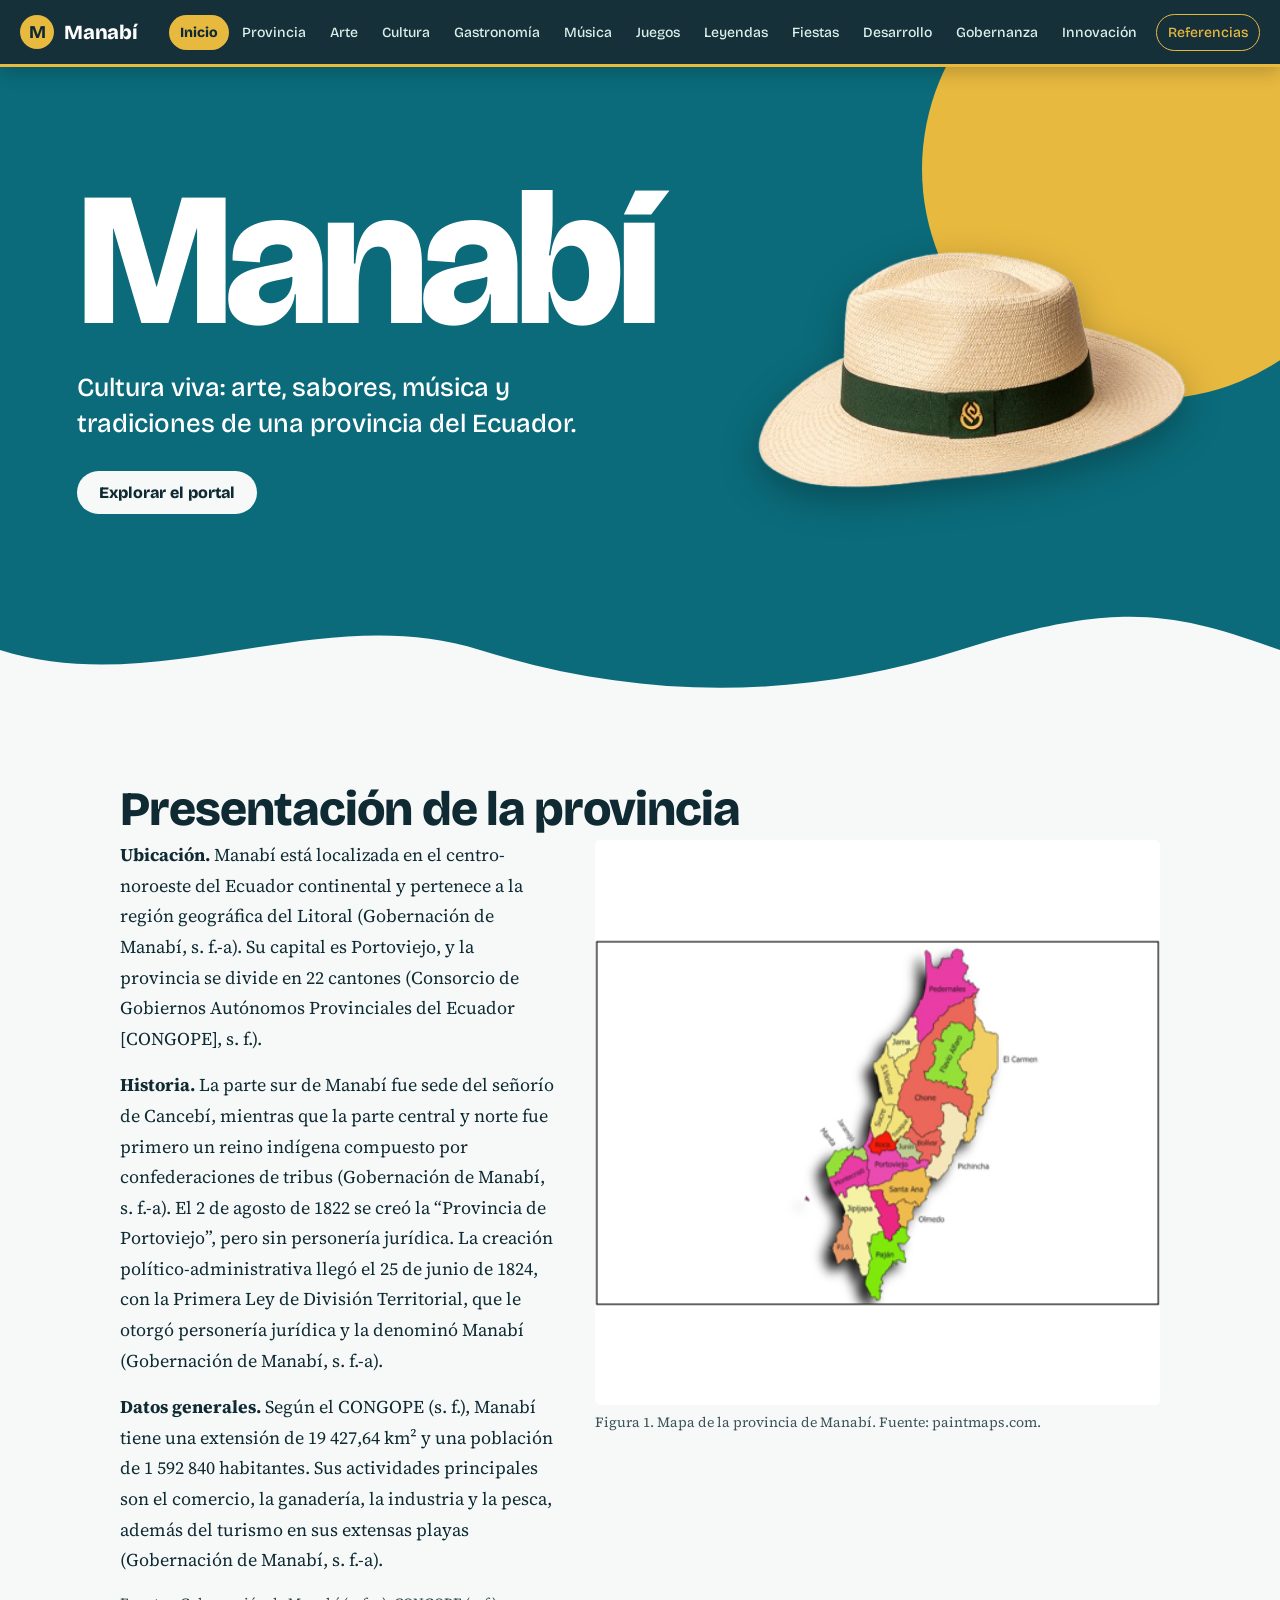
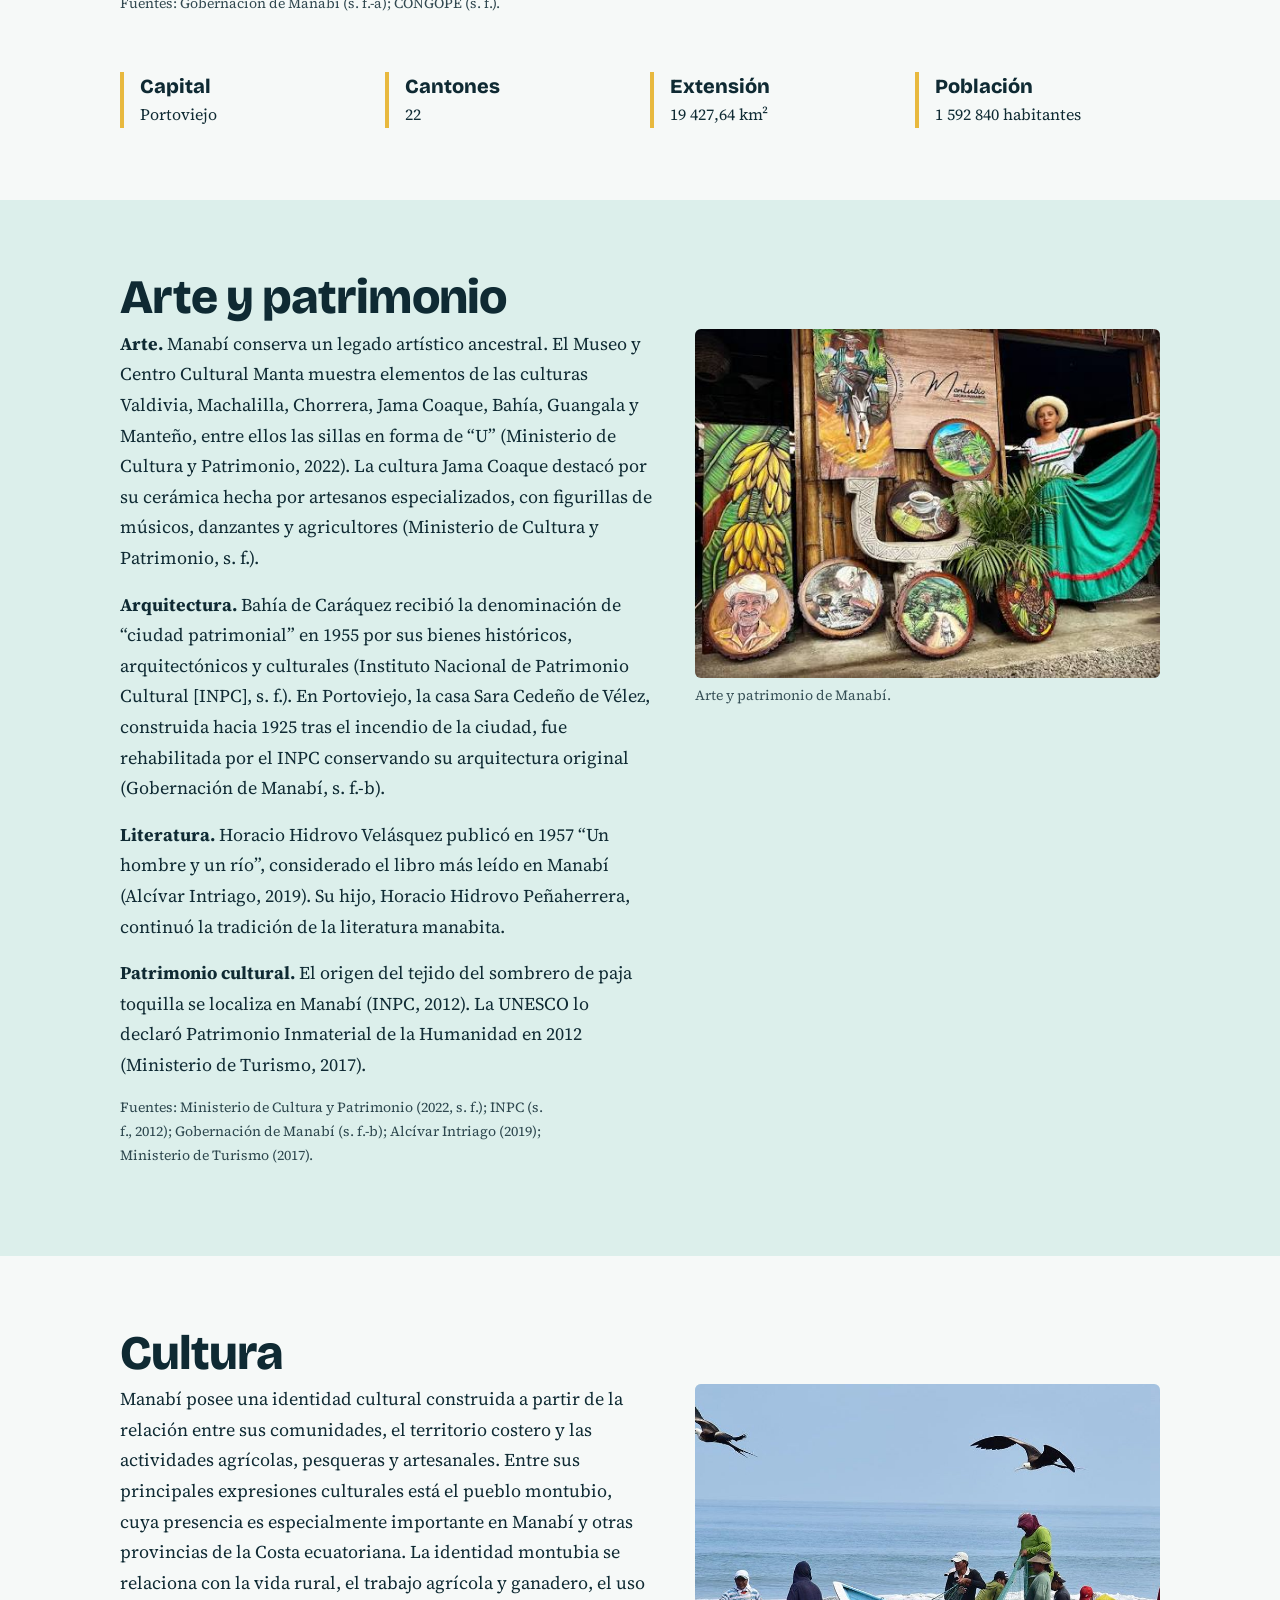
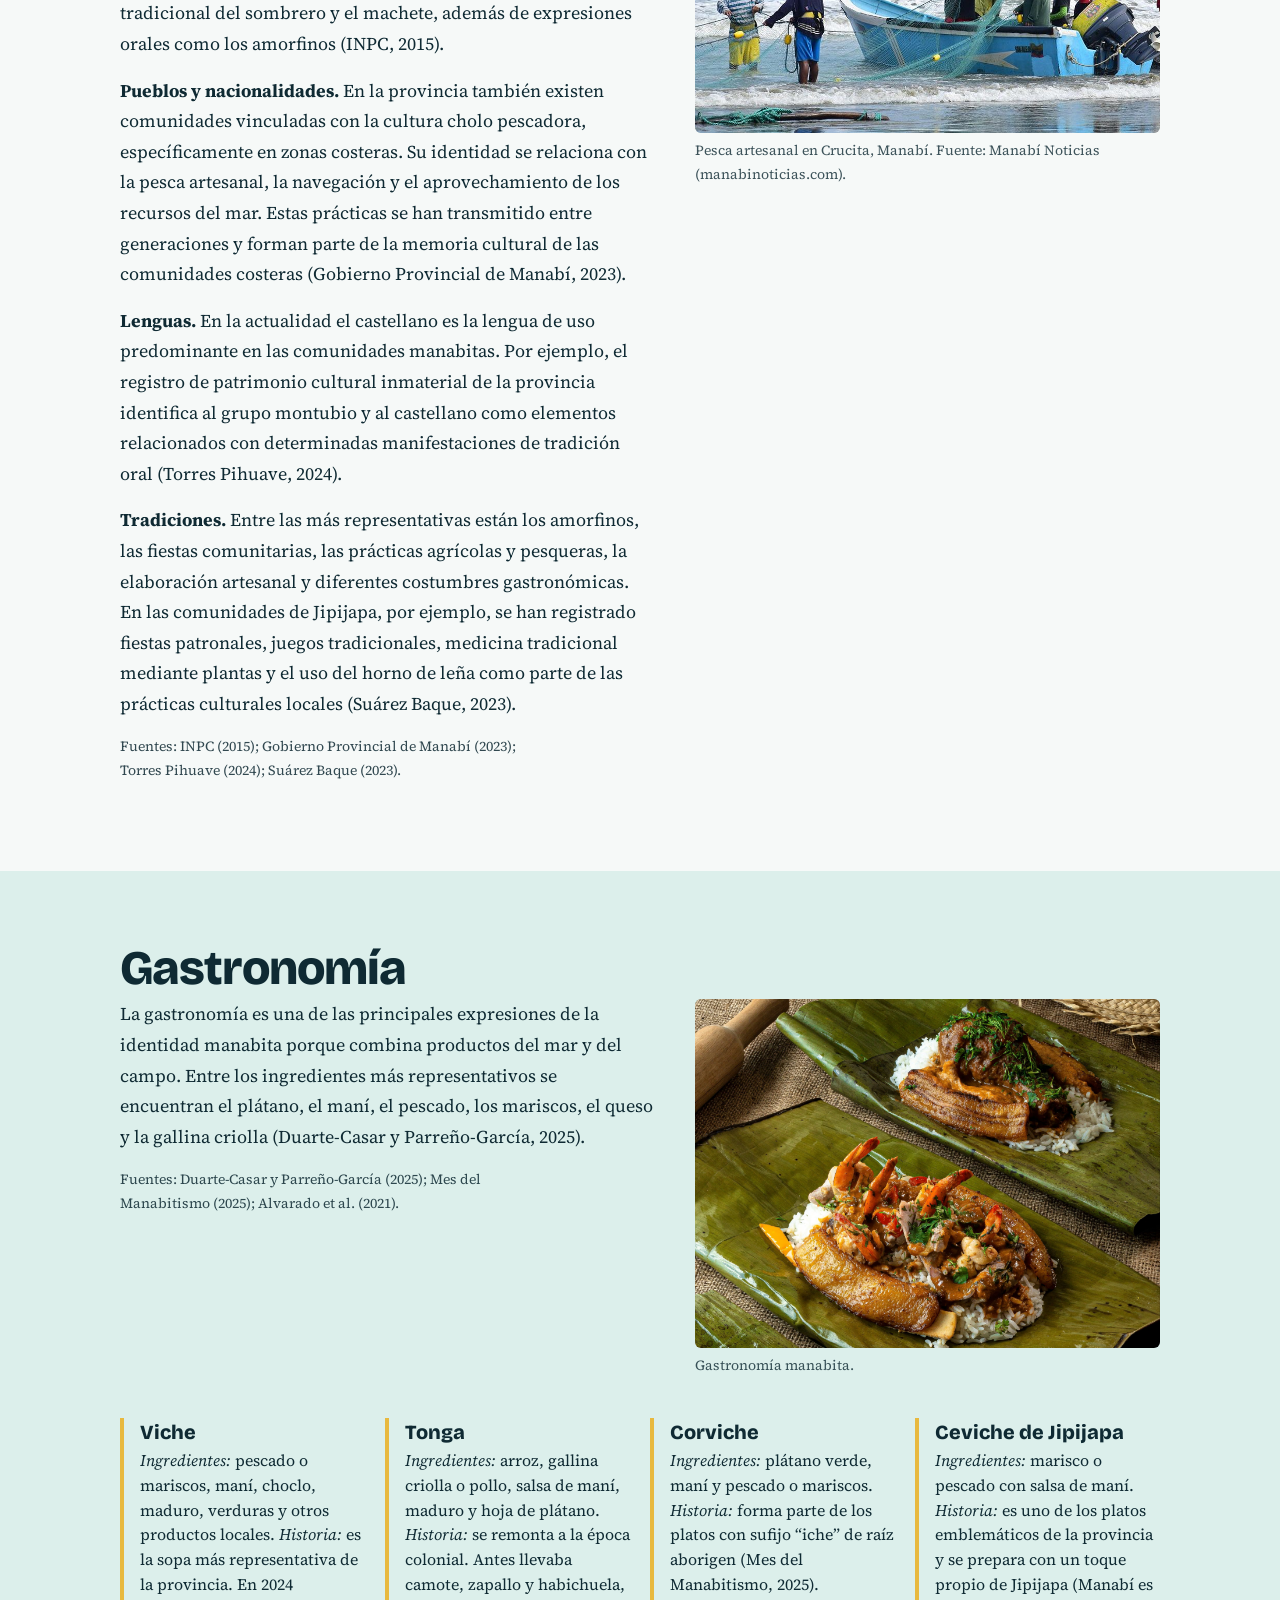
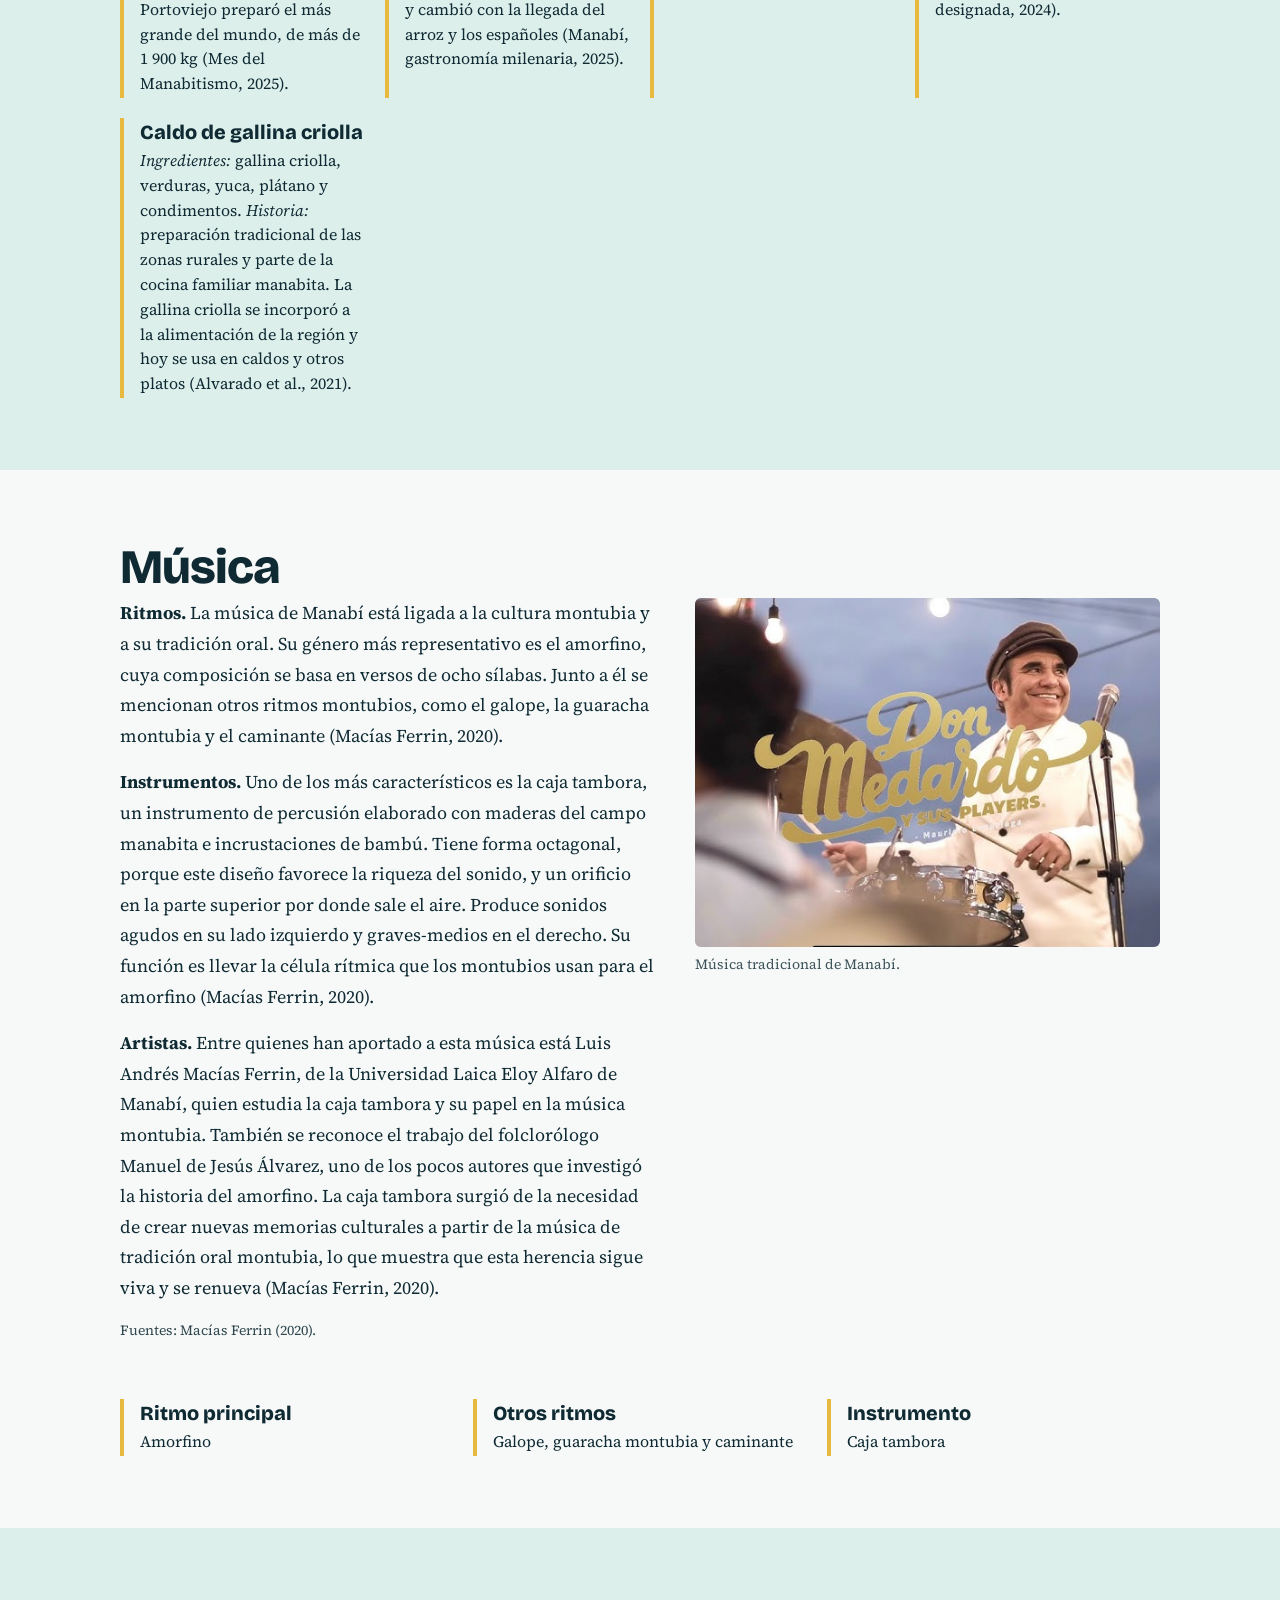
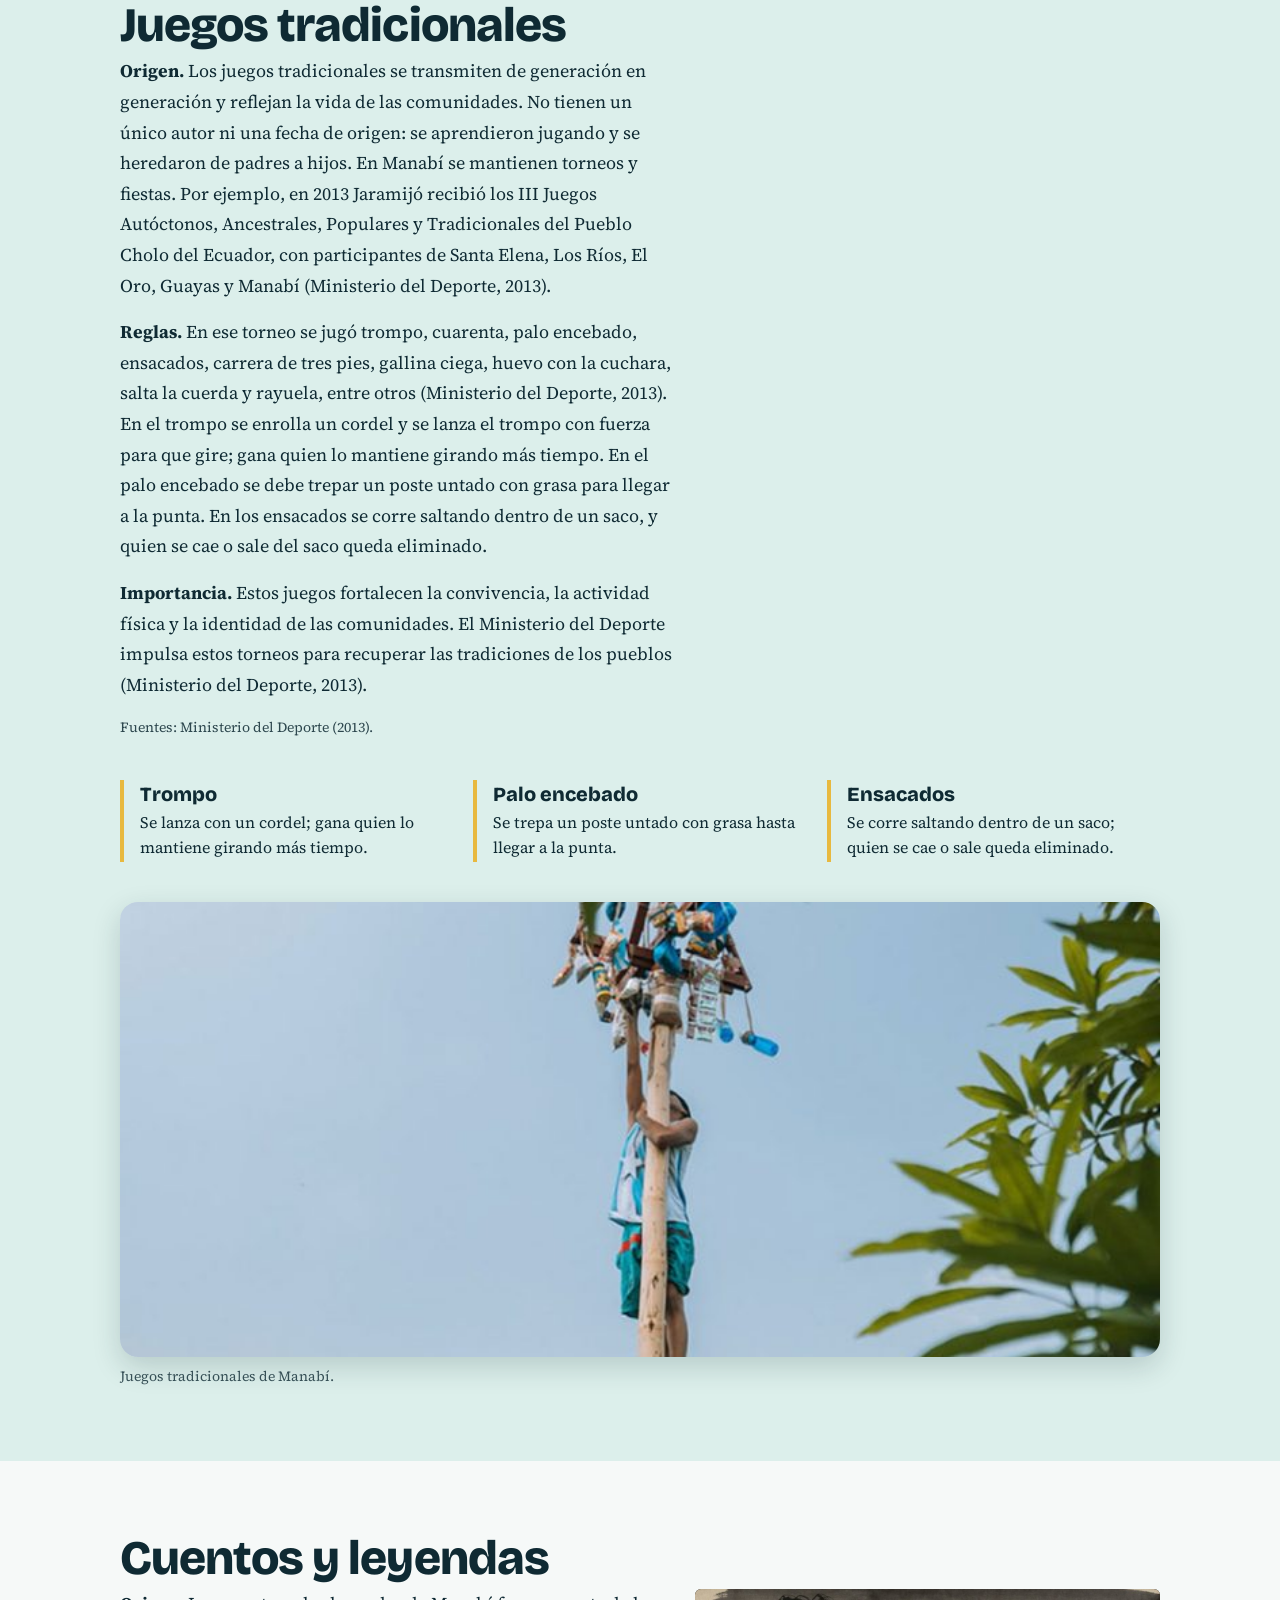
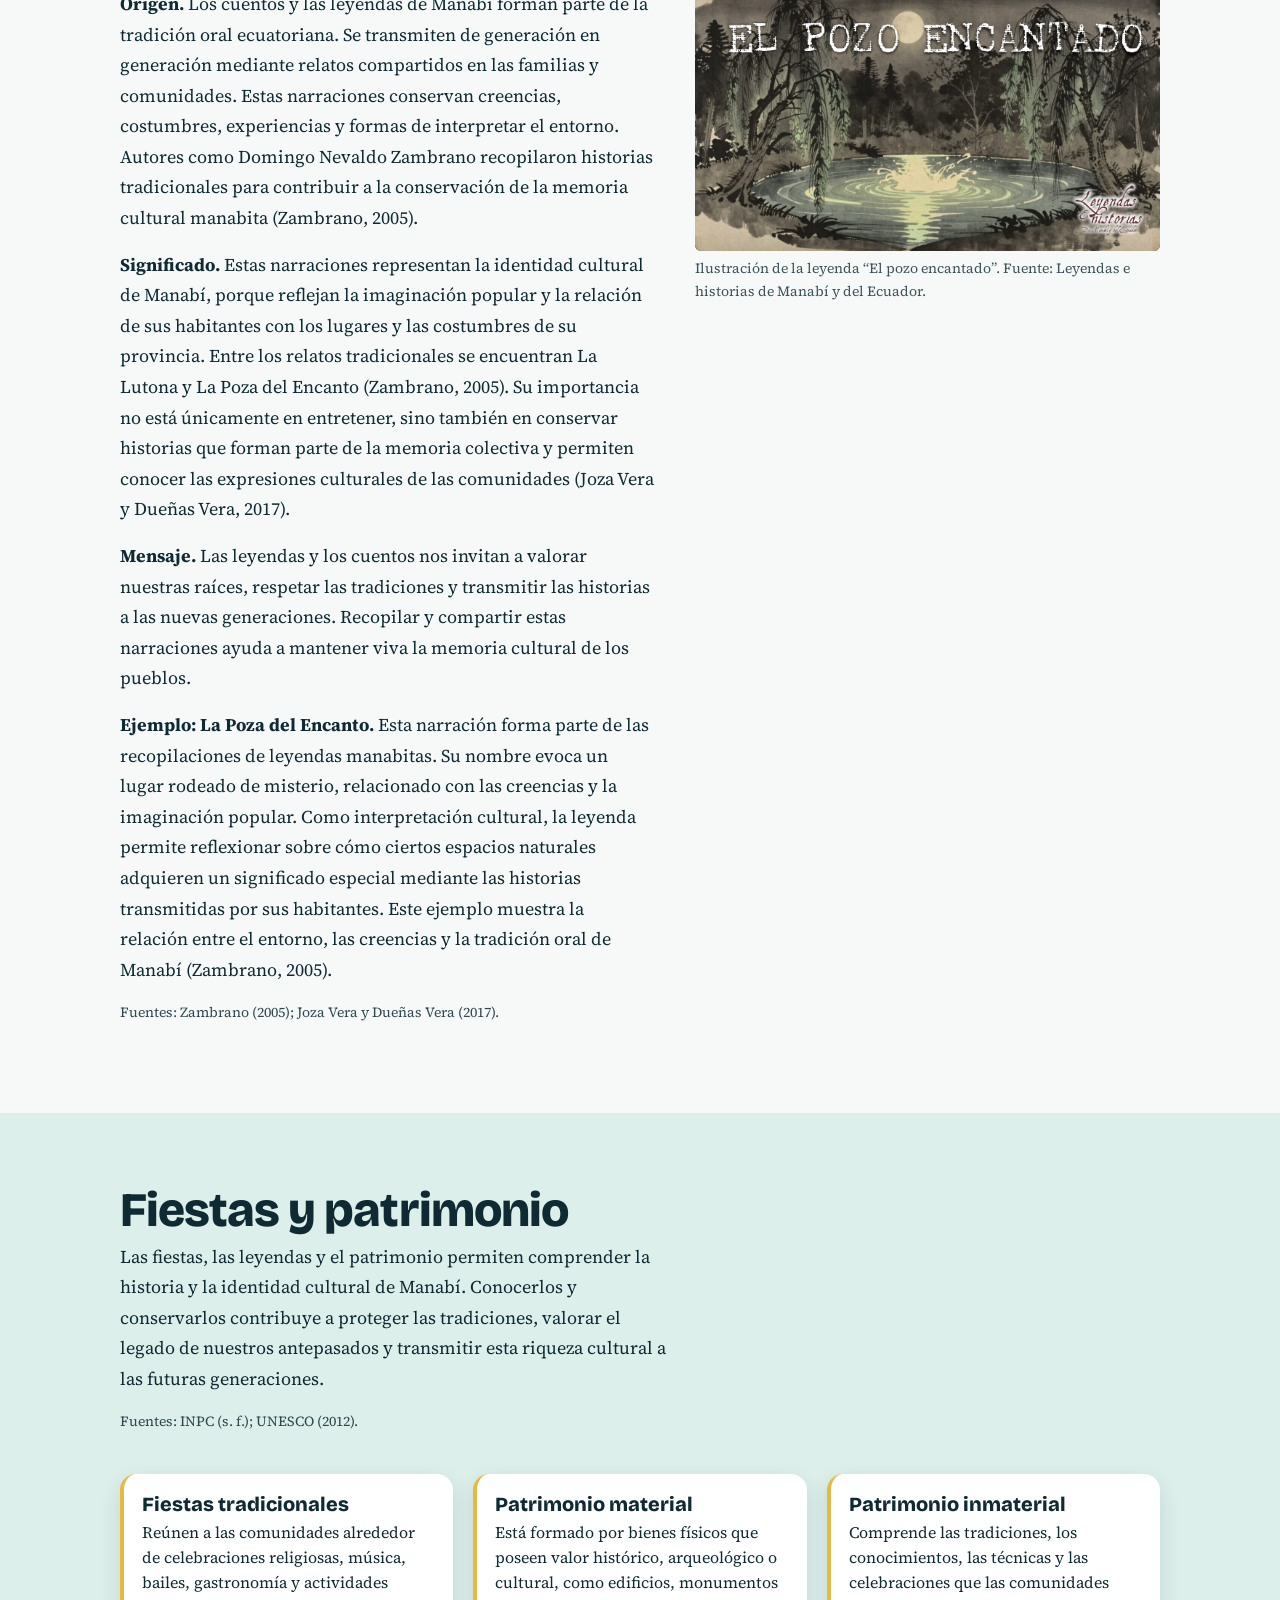
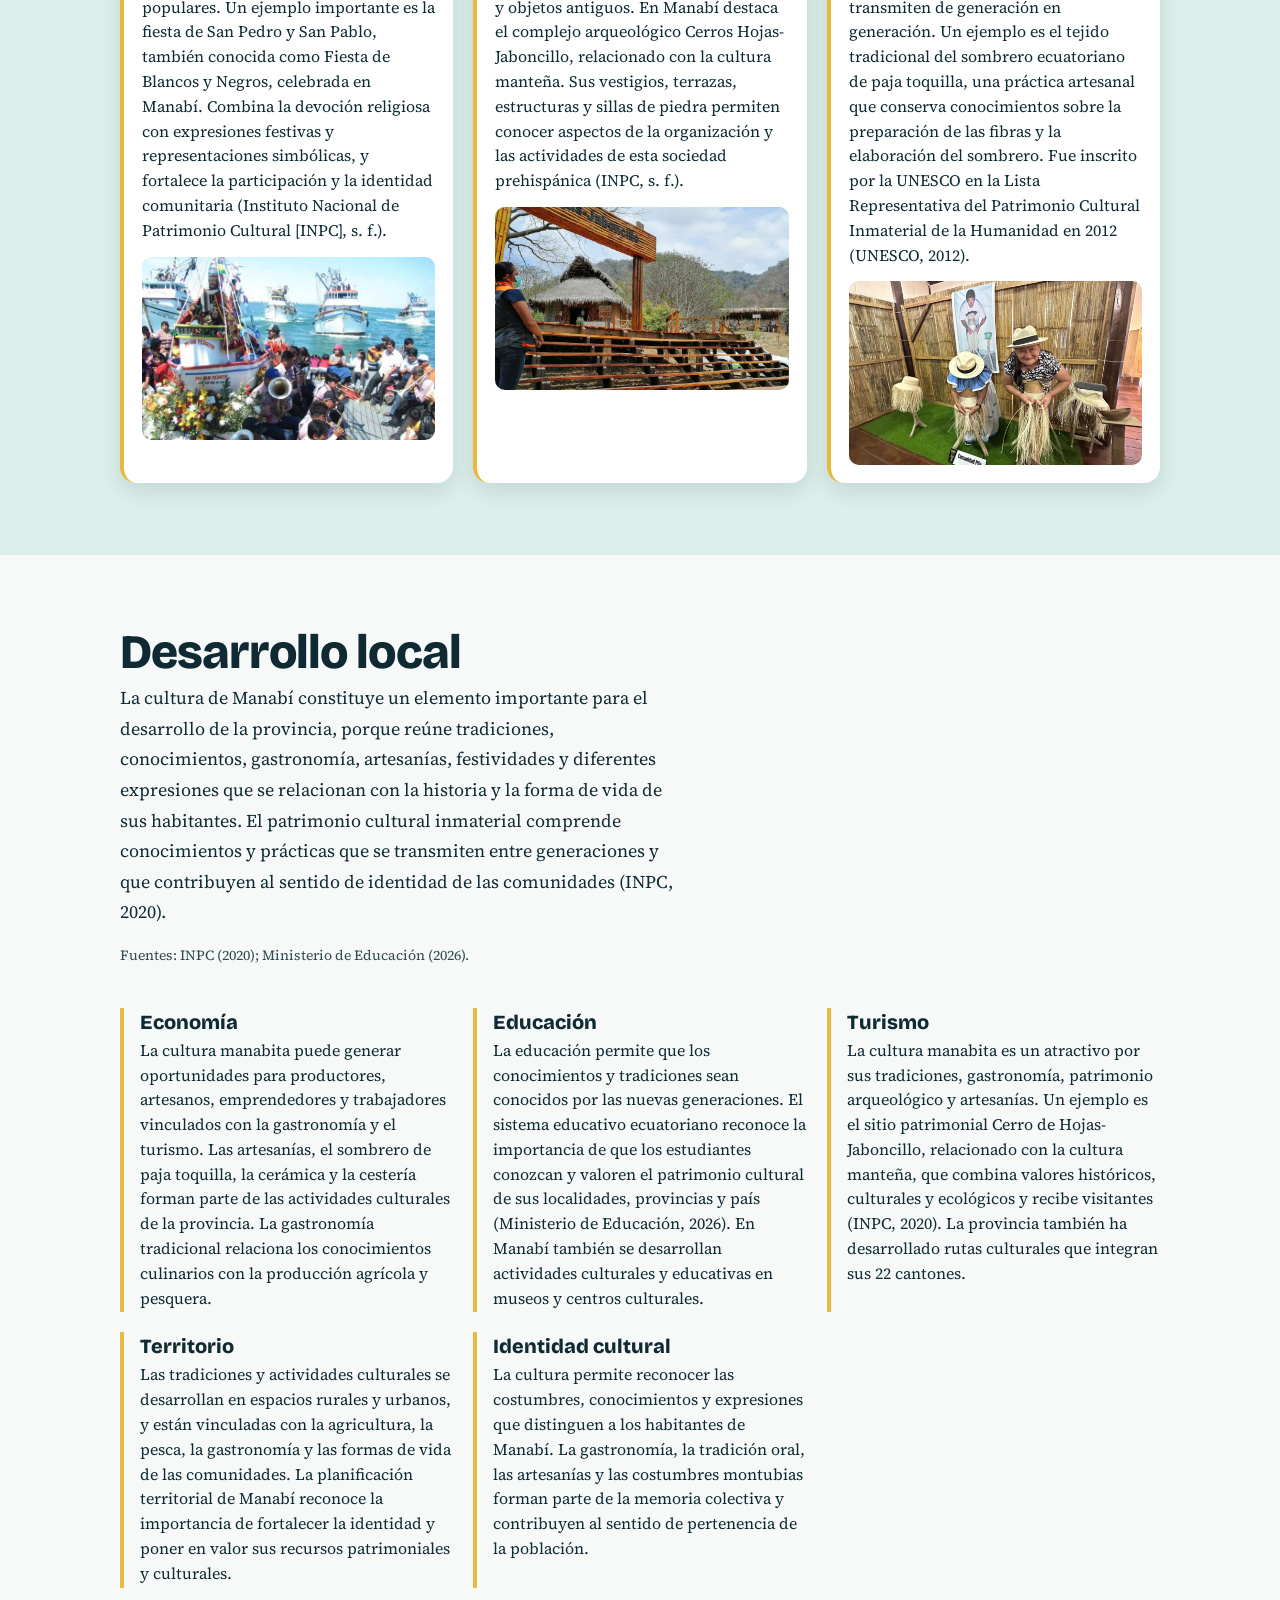
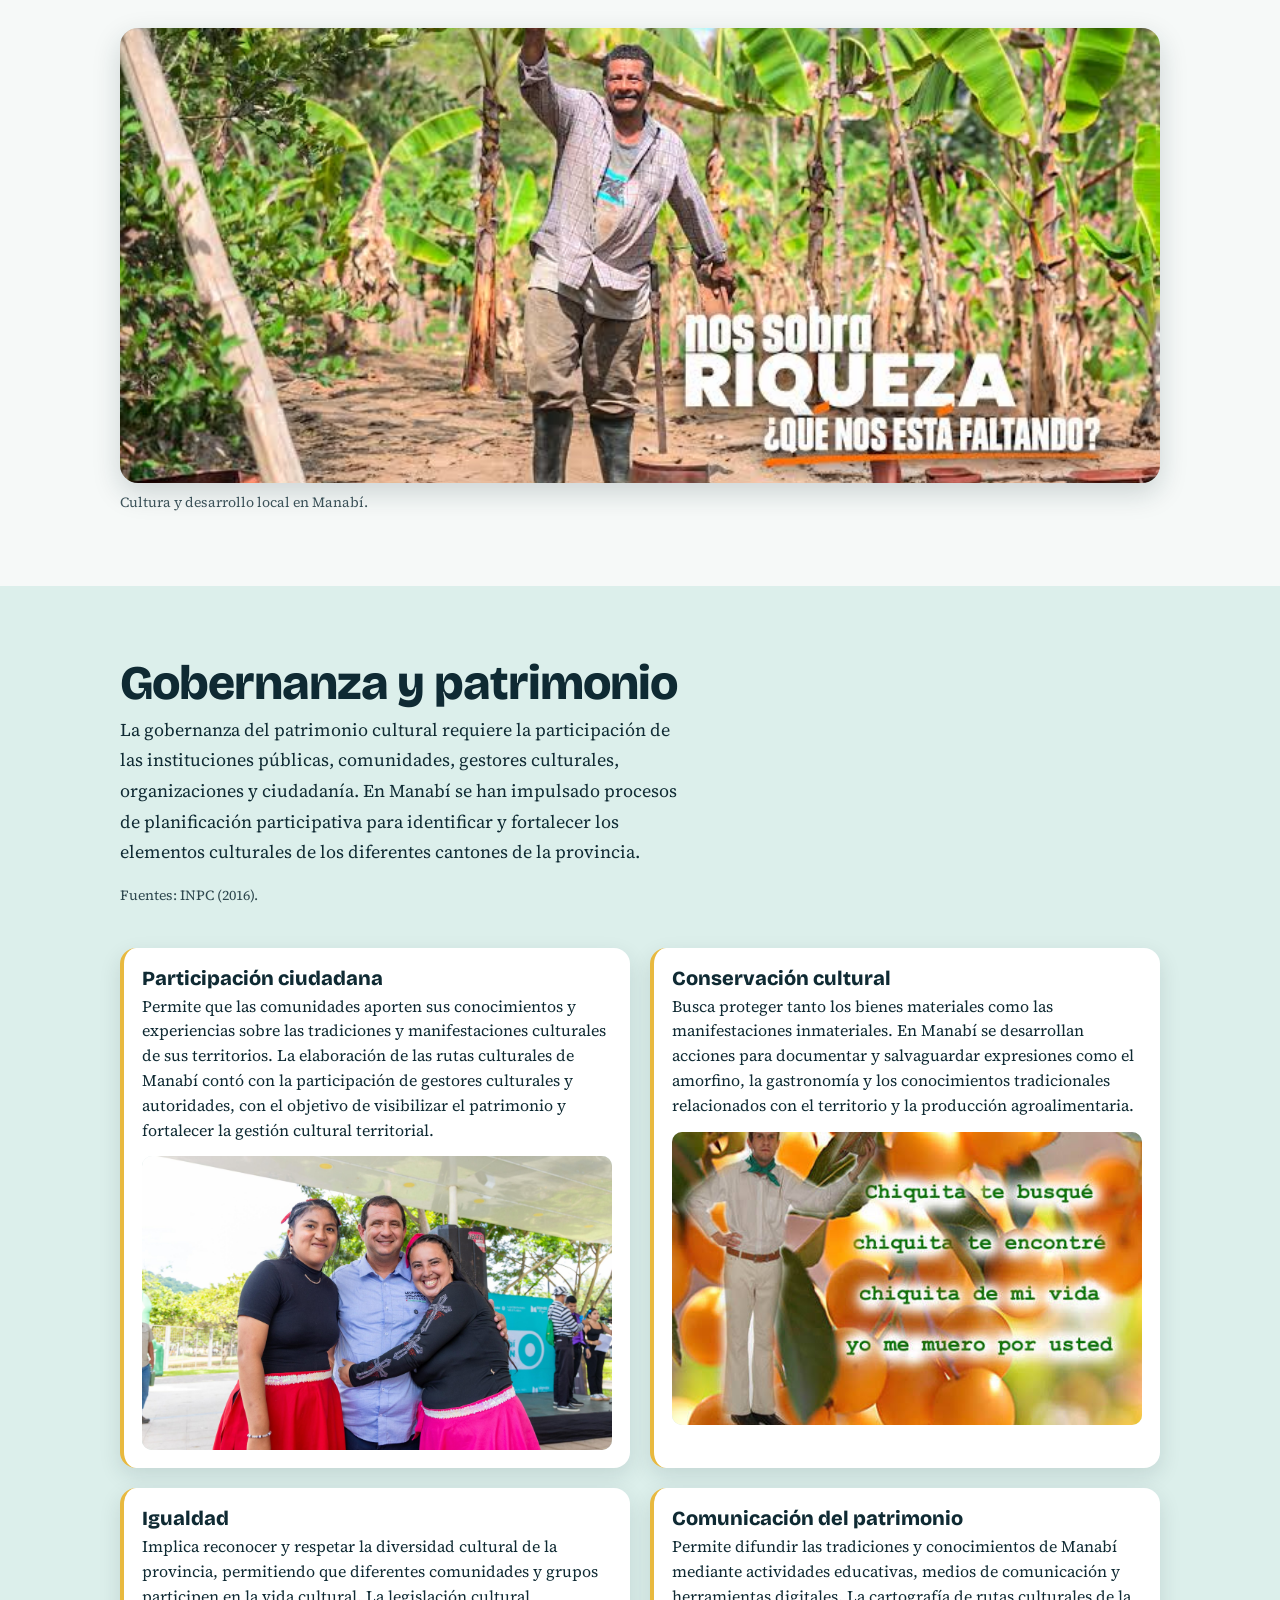
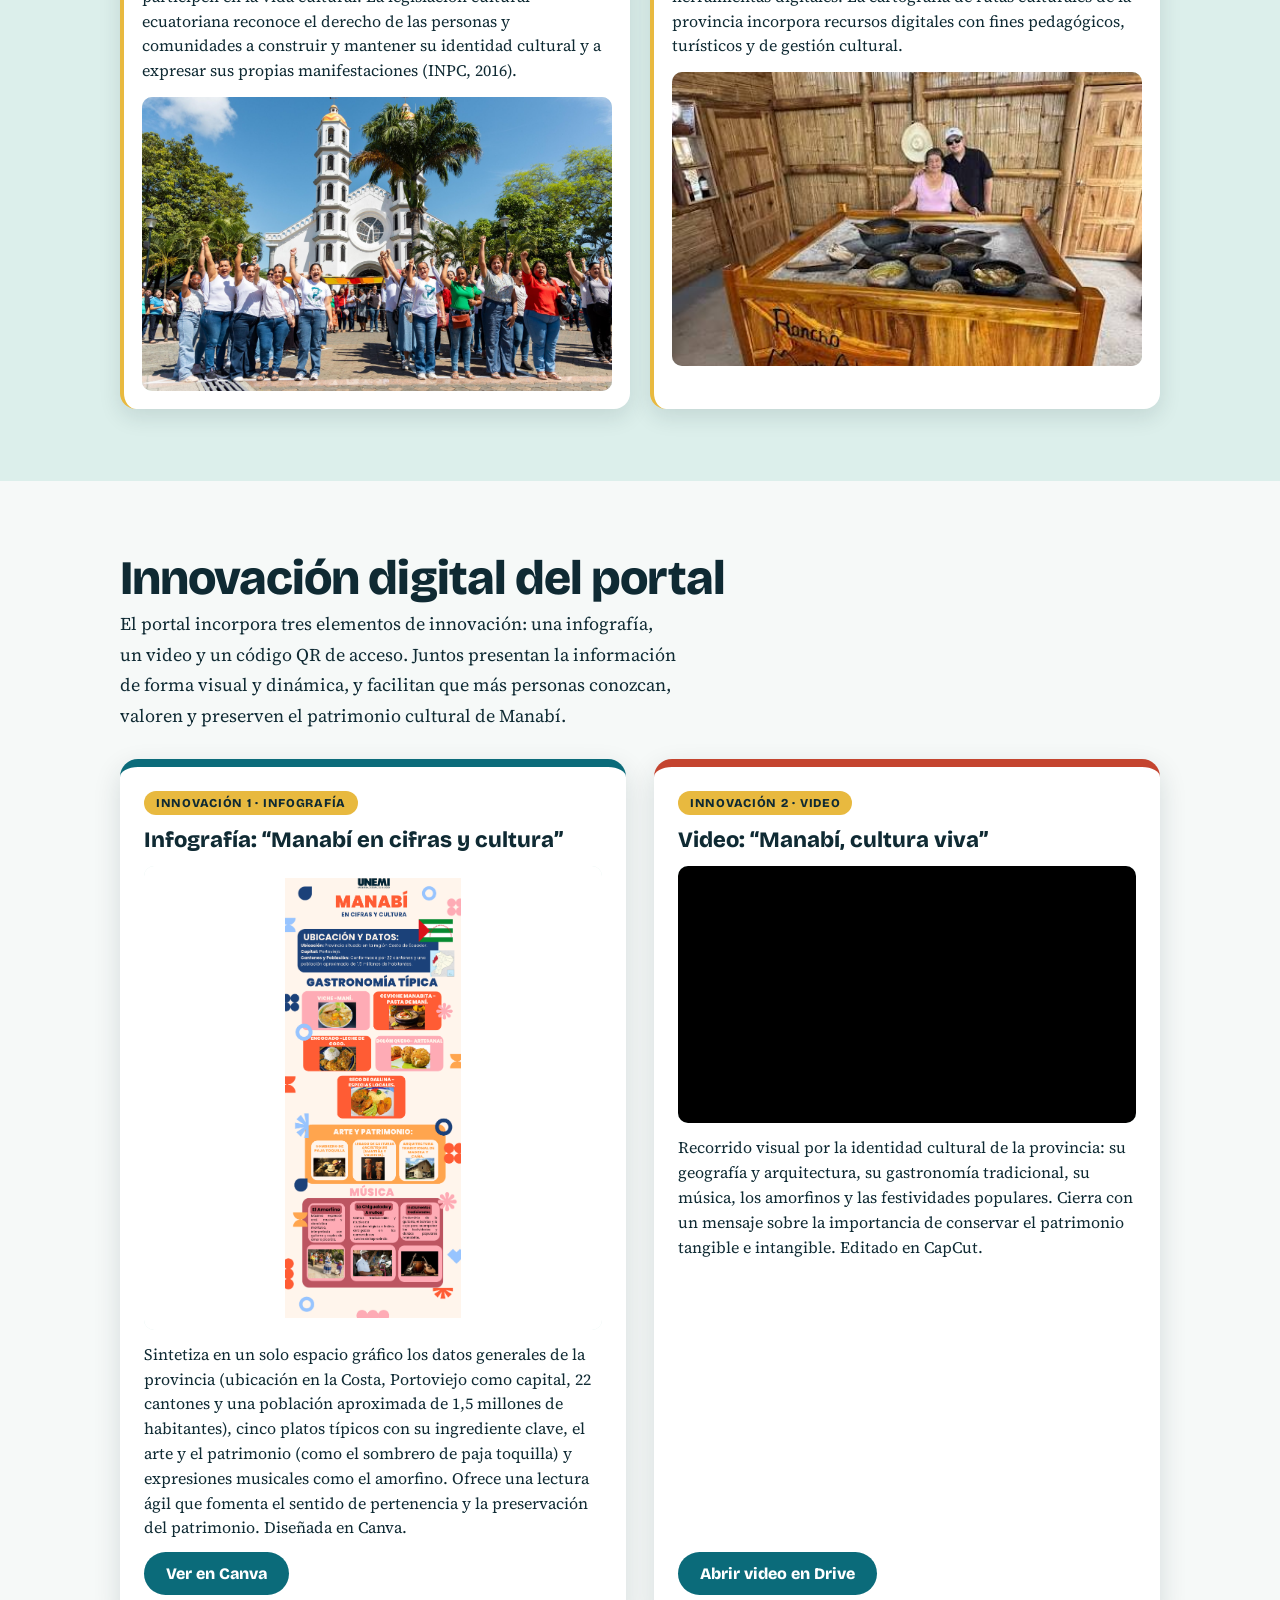
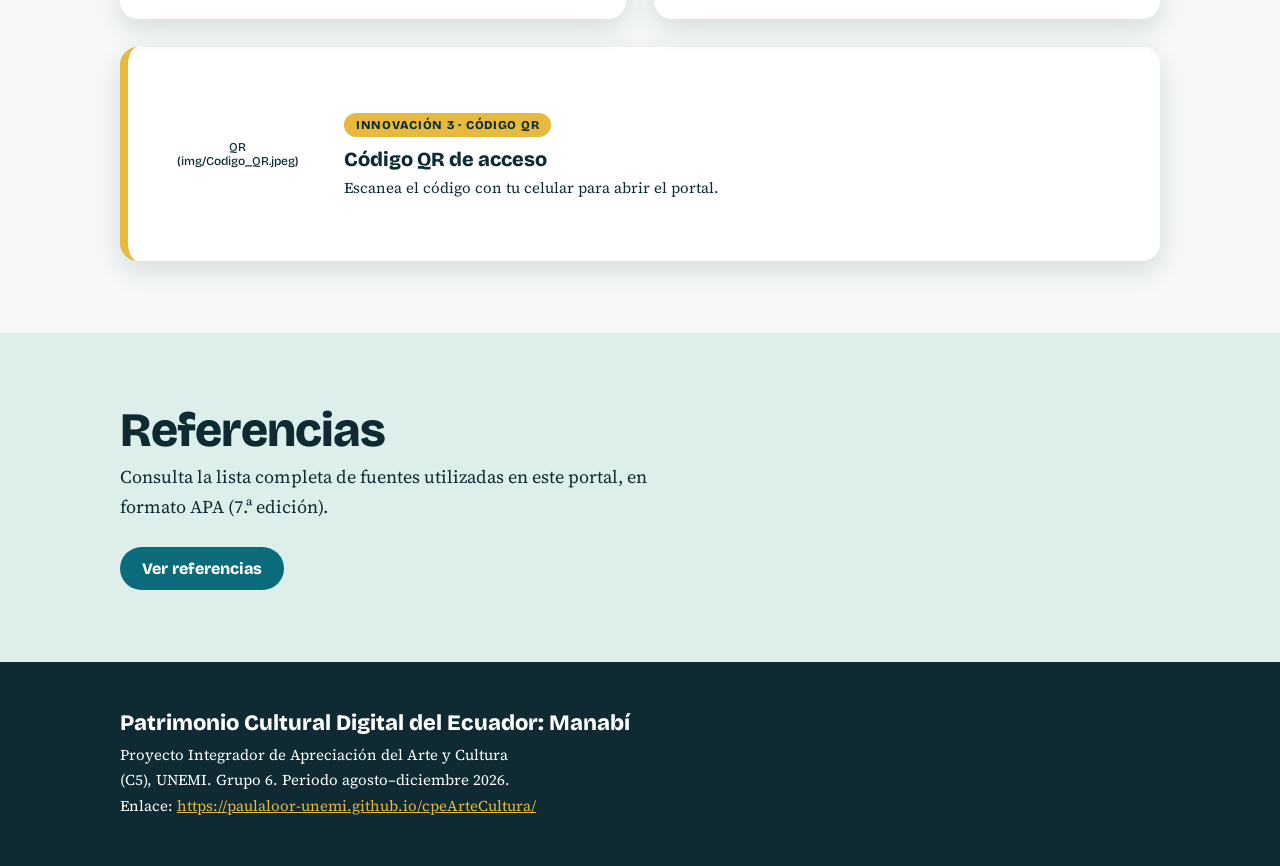
==== commit 85c10127: "Update index.html" ====
--- a/index.html
+++ b/index.html
@@ -13,6 +13,13 @@
 #provincia .ph{aspect-ratio:1/1;background:#fff}
 #provincia .ph img{object-fit:contain;background:#fff}
 @media(min-width:761px){#provincia .cols{grid-template-columns:1fr 1.3fr}}
+.marquee{position:relative;margin:40px -6vw 0;overflow:hidden;padding:10px 0;background:rgba(255,255,255,.12);border-top:2px solid rgba(255,255,255,.35);border-bottom:2px solid rgba(255,255,255,.35)}
+.marquee .pista{display:flex;width:max-content;animation:desfile 38s linear infinite}
+.marquee:hover .pista{animation-play-state:paused}
+.marquee .grupo{display:flex;flex:none;gap:48px;padding-right:48px}
+.marquee img{height:clamp(90px,11vw,130px);width:auto;display:block;flex:none;border-radius:6px}
+@keyframes desfile{to{transform:translateX(-50%)}}
+@media(prefers-reduced-motion:reduce){.marquee .pista{animation:none}.marquee{overflow-x:auto}}
 .sombrero{position:absolute;right:3vw;top:4vh;width:clamp(280px,42vw,700px);height:auto;pointer-events:none;filter:drop-shadow(0 12px 18px rgba(0,0,0,.28))}
 @media(max-width:760px){.sombrero{width:52vw;top:3vh;right:2vw}}
 #leyendas .ph{aspect-ratio:16/9;background:#1d1d1b}
@@ -31,6 +38,7 @@
 .card-body iframe{display:block;width:100%;aspect-ratio:16/9;border:0;background:#000}
 .tag{display:inline-block;align-self:flex-start;background:var(--paja);color:var(--tinta);font:800 12px var(--ft-t);letter-spacing:.06em;text-transform:uppercase;padding:5px 12px;border-radius:999px}
 .qrbox{display:flex;gap:22px;align-items:center;margin-top:28px;background:#fff;border-radius:18px;padding:22px 24px;box-shadow:0 10px 28px rgba(15,42,51,.14);border-left:8px solid var(--paja)}
+.qrbox .qr{width:170px;height:170px;flex:none;padding:6px}.qrbox .qr img{object-fit:contain;background:#fff;padding:6px}
 .qrbox h3{font:800 20px var(--ft-t);margin:8px 0 4px}.qrbox p{margin:0;font-size:15px}
 @media(max-width:760px){.innov{grid-template-columns:1fr}.qrbox{flex-direction:column;align-items:flex-start}}
 .banner{margin:40px 0 0}.banner .ph{aspect-ratio:16/7;border-radius:18px;box-shadow:0 10px 28px rgba(15,42,51,.18)}
@@ -50,6 +58,7 @@
   <h1>Manabí</h1>
   <p>Cultura viva: arte, sabores, música y tradiciones de una provincia del Ecuador.</p>
   <a class="btn" href="#provincia">Explorar el portal</a>
+  <div class="marquee" aria-label="Manabí en movimiento"><div class="pista"><div class="grupo"><img src="img/movimiento.png" alt="Manabí en movimiento" onerror="this.closest('.marquee').remove()"><img src="img/movimiento.png" alt="Manabí en movimiento" onerror="this.closest('.marquee').remove()"><img src="img/movimiento.png" alt="Manabí en movimiento" onerror="this.closest('.marquee').remove()"><img src="img/movimiento.png" alt="Manabí en movimiento" onerror="this.closest('.marquee').remove()"><img src="img/movimiento.png" alt="Manabí en movimiento" onerror="this.closest('.marquee').remove()"><img src="img/movimiento.png" alt="Manabí en movimiento" onerror="this.closest('.marquee').remove()"><img src="img/movimiento.png" alt="Manabí en movimiento" onerror="this.closest('.marquee').remove()"><img src="img/movimiento.png" alt="Manabí en movimiento" onerror="this.closest('.marquee').remove()"></div><div class="grupo"><img src="img/movimiento.png" alt="" aria-hidden="true"><img src="img/movimiento.png" alt="" aria-hidden="true"><img src="img/movimiento.png" alt="" aria-hidden="true"><img src="img/movimiento.png" alt="" aria-hidden="true"><img src="img/movimiento.png" alt="" aria-hidden="true"><img src="img/movimiento.png" alt="" aria-hidden="true"><img src="img/movimiento.png" alt="" aria-hidden="true"><img src="img/movimiento.png" alt="" aria-hidden="true"></div></div></div>
   <svg viewBox="0 0 1200 100" preserveAspectRatio="none" aria-hidden="true"><path d="M0 50 C150 90 300 10 450 50 S750 90 900 50 S1100 20 1200 50 V100 H0Z" fill="#f6f9f8"/></svg>
 </header>
 
@@ -192,7 +201,7 @@
      id:"1XWLwpNFt8u0cz1-tWW1Olp_iW5vvvaxu",
      titulo:"Video: “Manabí, cultura viva”",
      desc:"Recorrido visual por la identidad cultural de la provincia: su geografía y arquitectura, su gastronomía tradicional, su música, los amorfinos y las festividades populares. Cierra con un mensaje sobre la importancia de conservar el patrimonio tangible e intangible. Editado en CapCut."},
-   qr:{ img:"qr.png", titulo:"Código QR de acceso", desc:"Escanea el código con tu celular para abrir el portal." }},
+   qr:{ img:"Codigo_QR.jpeg", titulo:"Código QR de acceso", desc:"Escanea el código con tu celular para abrir el portal." }},
 
  { id:"referencias", nav:"Referencias", titulo:"Referencias", href:"referencias.html",
    texto:["Consulta la lista completa de fuentes utilizadas en este portal, en formato APA (7.ª edición)."],
--- a/style.css
+++ b/style.css
@@ -1,11 +1,8 @@
 :root{--tinta:#0f2a33;--mar:#0b6b7a;--espuma:#dcefeb;--paja:#e8b93f;--hoja:#f6f9f8;--coral:#c4442f;
 --ft-t:'Bricolage Grotesque',system-ui,sans-serif;--ft-c:'Source Serif 4',Georgia,serif}
-*{box-sizing:border-box}html{scroll-behavior:smooth;scroll-padding-top:64px}
+*{box-sizing:border-box}html{scroll-behavior:smooth;scroll-padding-top:76px}
 body{margin:0;background:var(--hoja);color:var(--tinta);font:18px/1.7 var(--ft-c)}
 a{color:var(--mar)}a:focus-visible,button:focus-visible{outline:3px solid var(--coral);outline-offset:2px}
-nav{position:sticky;top:0;z-index:5;background:var(--tinta);display:flex;gap:4px;overflow-x:auto;padding:0 12px}
-nav a{color:#fff;text-decoration:none;font:500 14px var(--ft-t);padding:20px 12px;white-space:nowrap}
-nav a:hover{background:var(--mar)}
 .hero{background:var(--mar);color:#fff;position:relative;overflow:hidden;padding:12vh 6vw 22vh}
 .hero:before{content:"";position:absolute;right:-8vw;top:-10vw;width:38vw;height:38vw;max-width:460px;max-height:460px;border-radius:50%;background:var(--paja)}
 .hero h1{font:800 clamp(64px,16vw,190px)/.9 var(--ft-t);margin:0;letter-spacing:-.04em;position:relative}
@@ -35,3 +32,27 @@
 .qr img{position:absolute;inset:0;width:100%;height:100%}
 @media(max-width:760px){.cols,.media{grid-template-columns:1fr}section{padding:56px 6vw}}
 @media(prefers-reduced-motion:reduce){html{scroll-behavior:auto}}
+
+/* ===== Barra de navegación ===== */
+.navbar{position:sticky;top:0;z-index:20;background:rgba(15,42,51,.97);backdrop-filter:blur(8px);box-shadow:0 4px 18px rgba(0,0,0,.22);border-bottom:3px solid var(--paja)}
+.navbar .nav-in{max-width:1320px;margin:auto;height:64px;padding:0 20px;display:flex;align-items:center;gap:16px}
+.navbar .brand{display:flex;align-items:center;gap:10px;color:#fff;text-decoration:none;font:800 20px var(--ft-t);letter-spacing:-.01em;margin-right:auto;white-space:nowrap}
+.navbar .brand i{width:34px;height:34px;border-radius:50%;background:var(--paja);color:var(--tinta);display:grid;place-items:center;font:800 18px var(--ft-t);font-style:normal}
+.navbar .links{display:flex;align-items:center;gap:2px}
+.navbar .links a{color:#dcefeb;text-decoration:none;font:500 14px var(--ft-t);padding:9px 11px;border-radius:999px;white-space:nowrap;transition:background .15s,color .15s}
+.navbar .links a:hover{background:rgba(255,255,255,.14);color:#fff}
+.navbar .links a.activo{background:var(--paja);color:var(--tinta);font-weight:800}
+.navbar .links a.ref{border:1.5px solid var(--paja);color:var(--paja);margin-left:6px}
+.navbar .links a.ref:hover,.navbar .links a.ref.activo{background:var(--paja);color:var(--tinta)}
+.navbar .burger{display:none;background:none;border:1.5px solid rgba(255,255,255,.5);color:#fff;border-radius:10px;width:44px;height:40px;cursor:pointer;padding:0;align-items:center;justify-content:center;flex-direction:column;gap:5px}
+.navbar .burger span{display:block;width:20px;height:2px;background:#fff;border-radius:2px;transition:transform .2s,opacity .2s}
+.navbar.abierto .burger span:nth-child(1){transform:translateY(7px) rotate(45deg)}
+.navbar.abierto .burger span:nth-child(2){opacity:0}
+.navbar.abierto .burger span:nth-child(3){transform:translateY(-7px) rotate(-45deg)}
+@media(max-width:1230px){
+  .navbar .burger{display:flex}
+  .navbar .links{display:none;position:absolute;left:0;right:0;top:100%;background:var(--tinta);padding:14px 16px 18px;flex-wrap:wrap;gap:8px;box-shadow:0 14px 24px rgba(0,0,0,.28);border-bottom:3px solid var(--paja)}
+  .navbar.abierto .links{display:flex}
+  .navbar .links a{background:rgba(255,255,255,.08);padding:10px 16px}
+  .navbar .links a.ref{margin-left:0}
+}
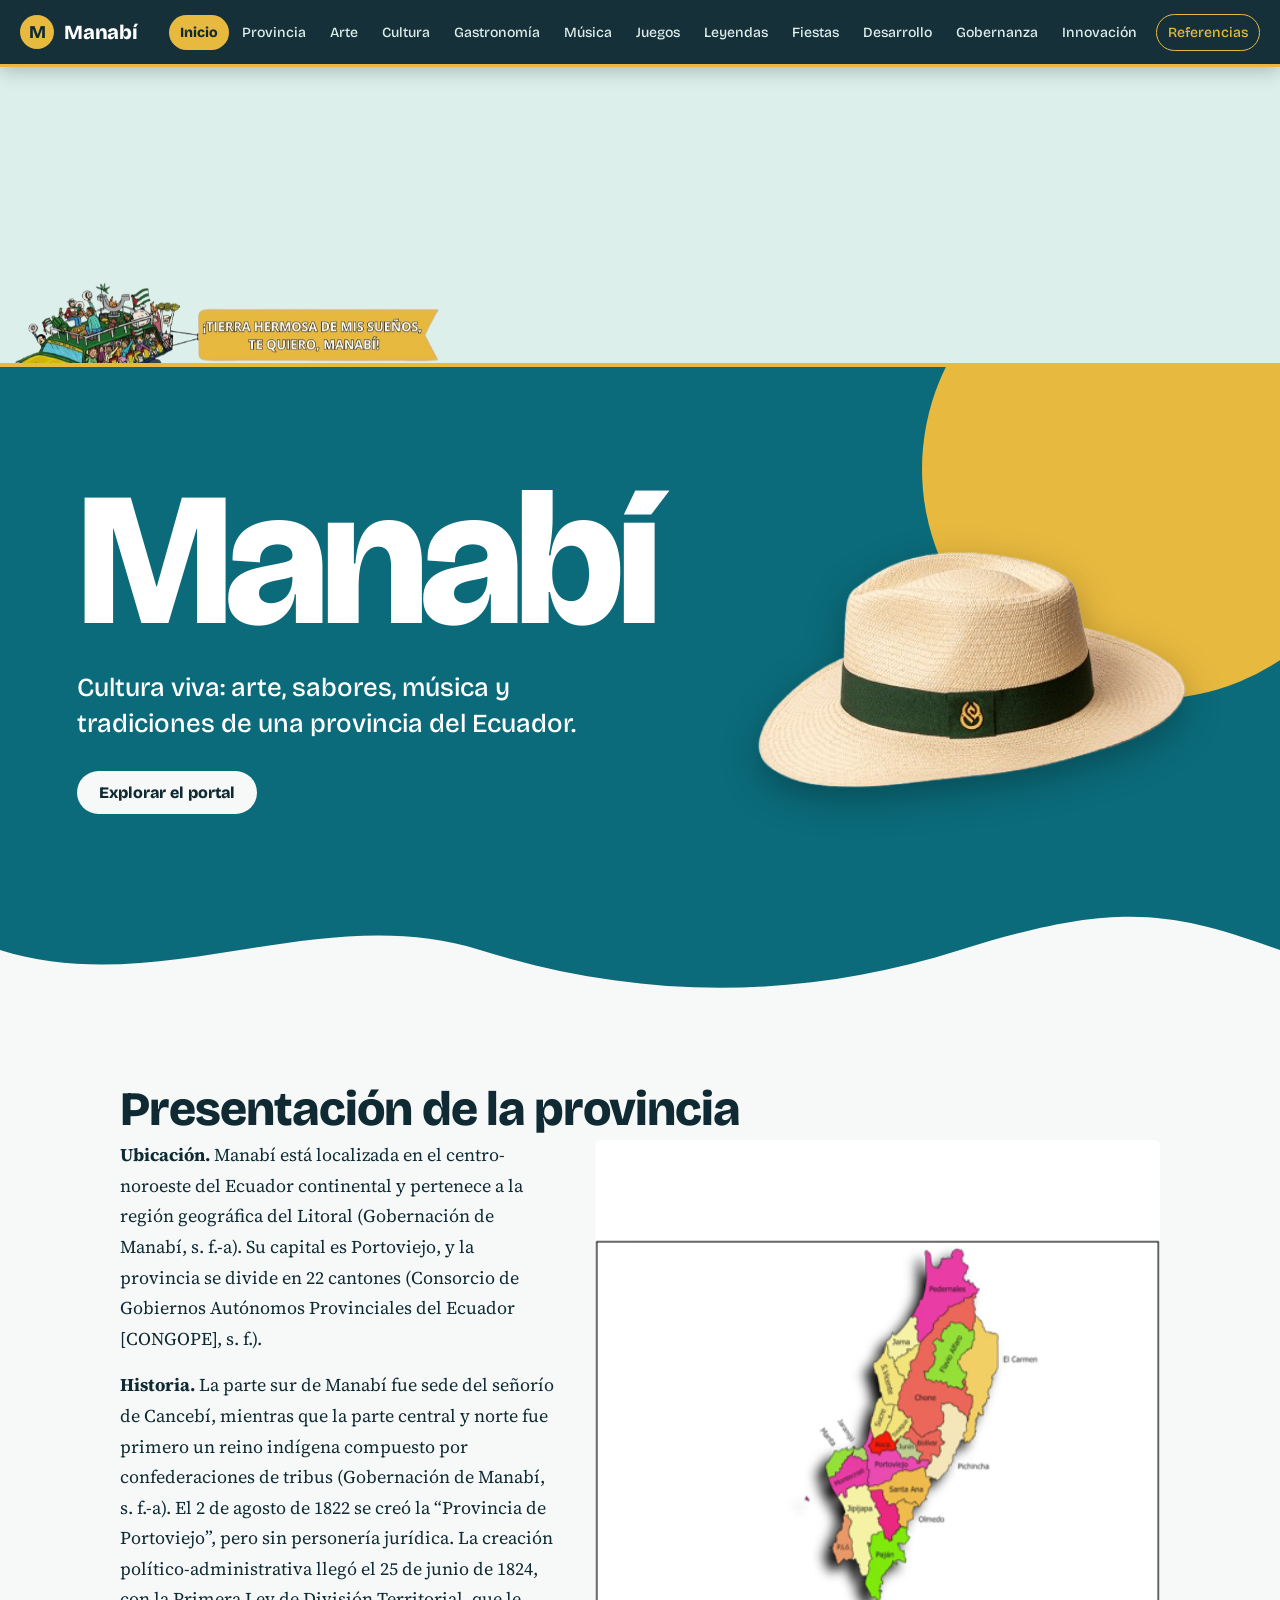
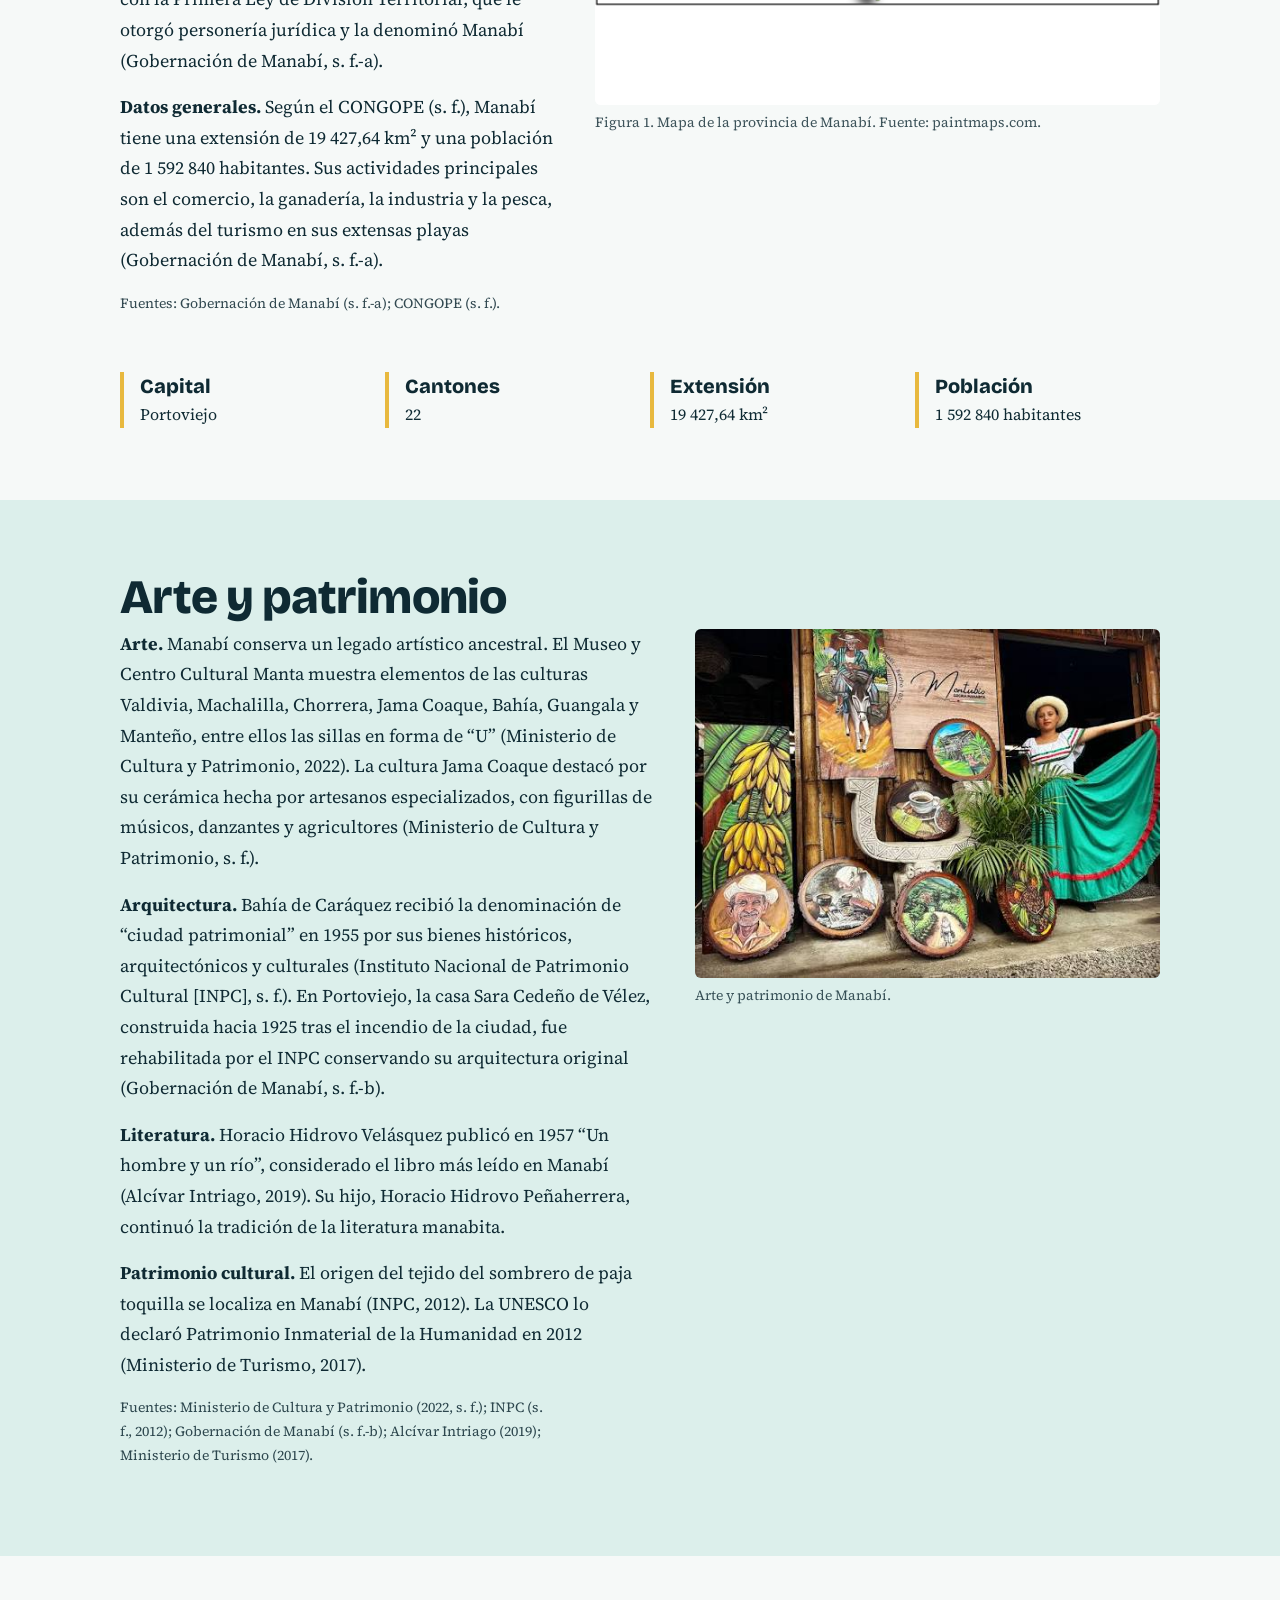
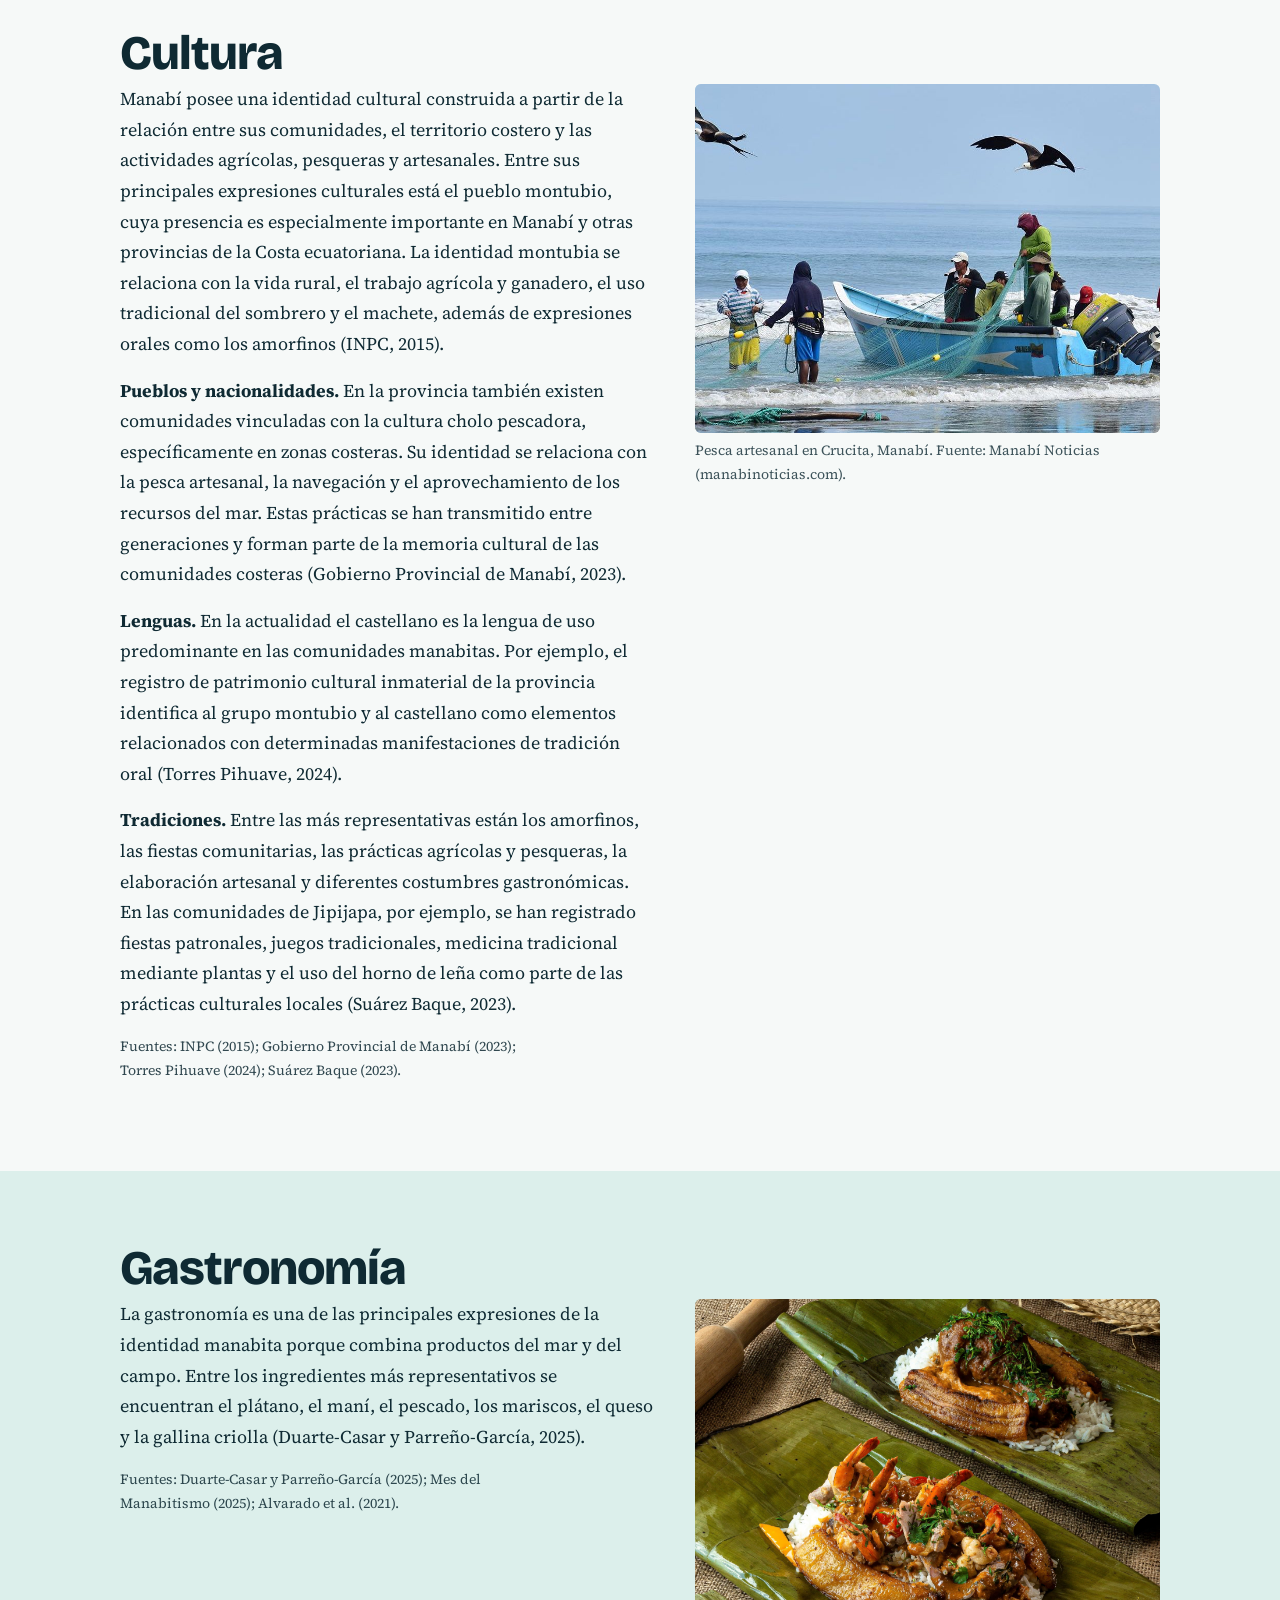
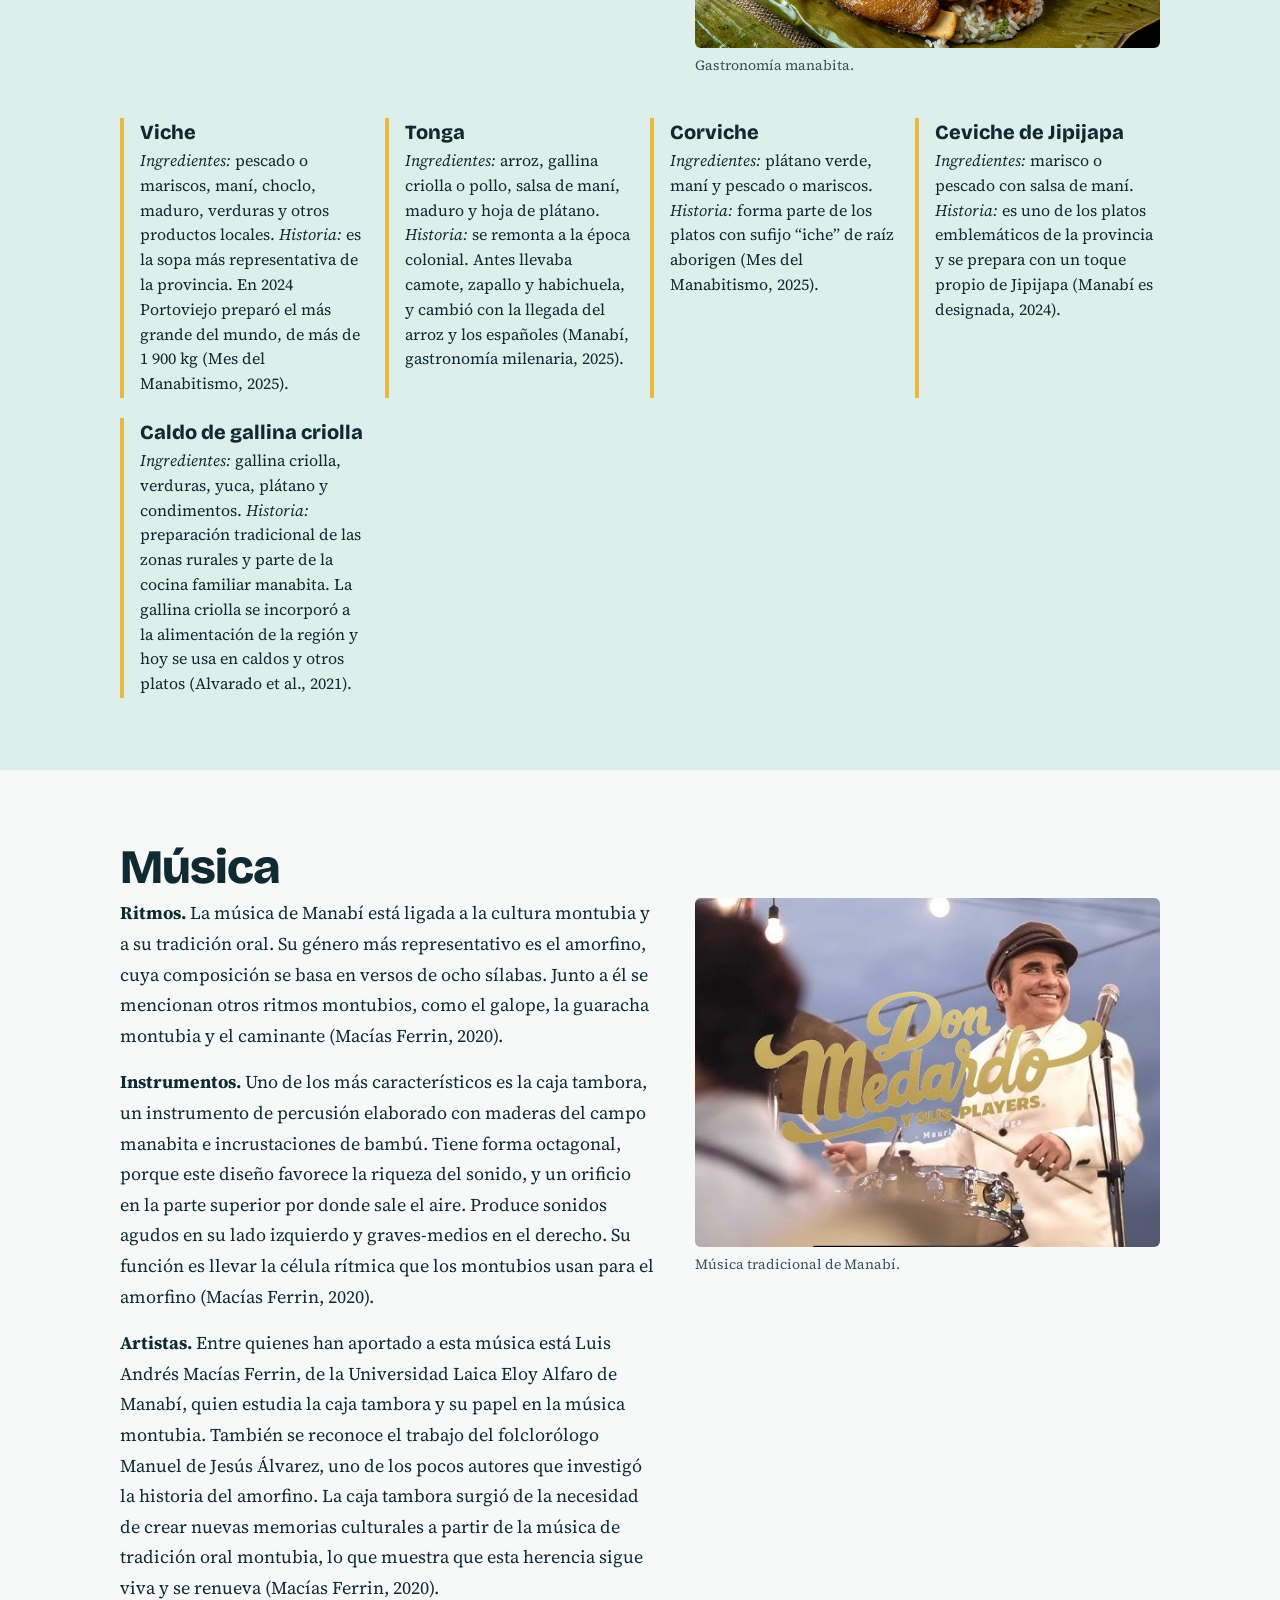
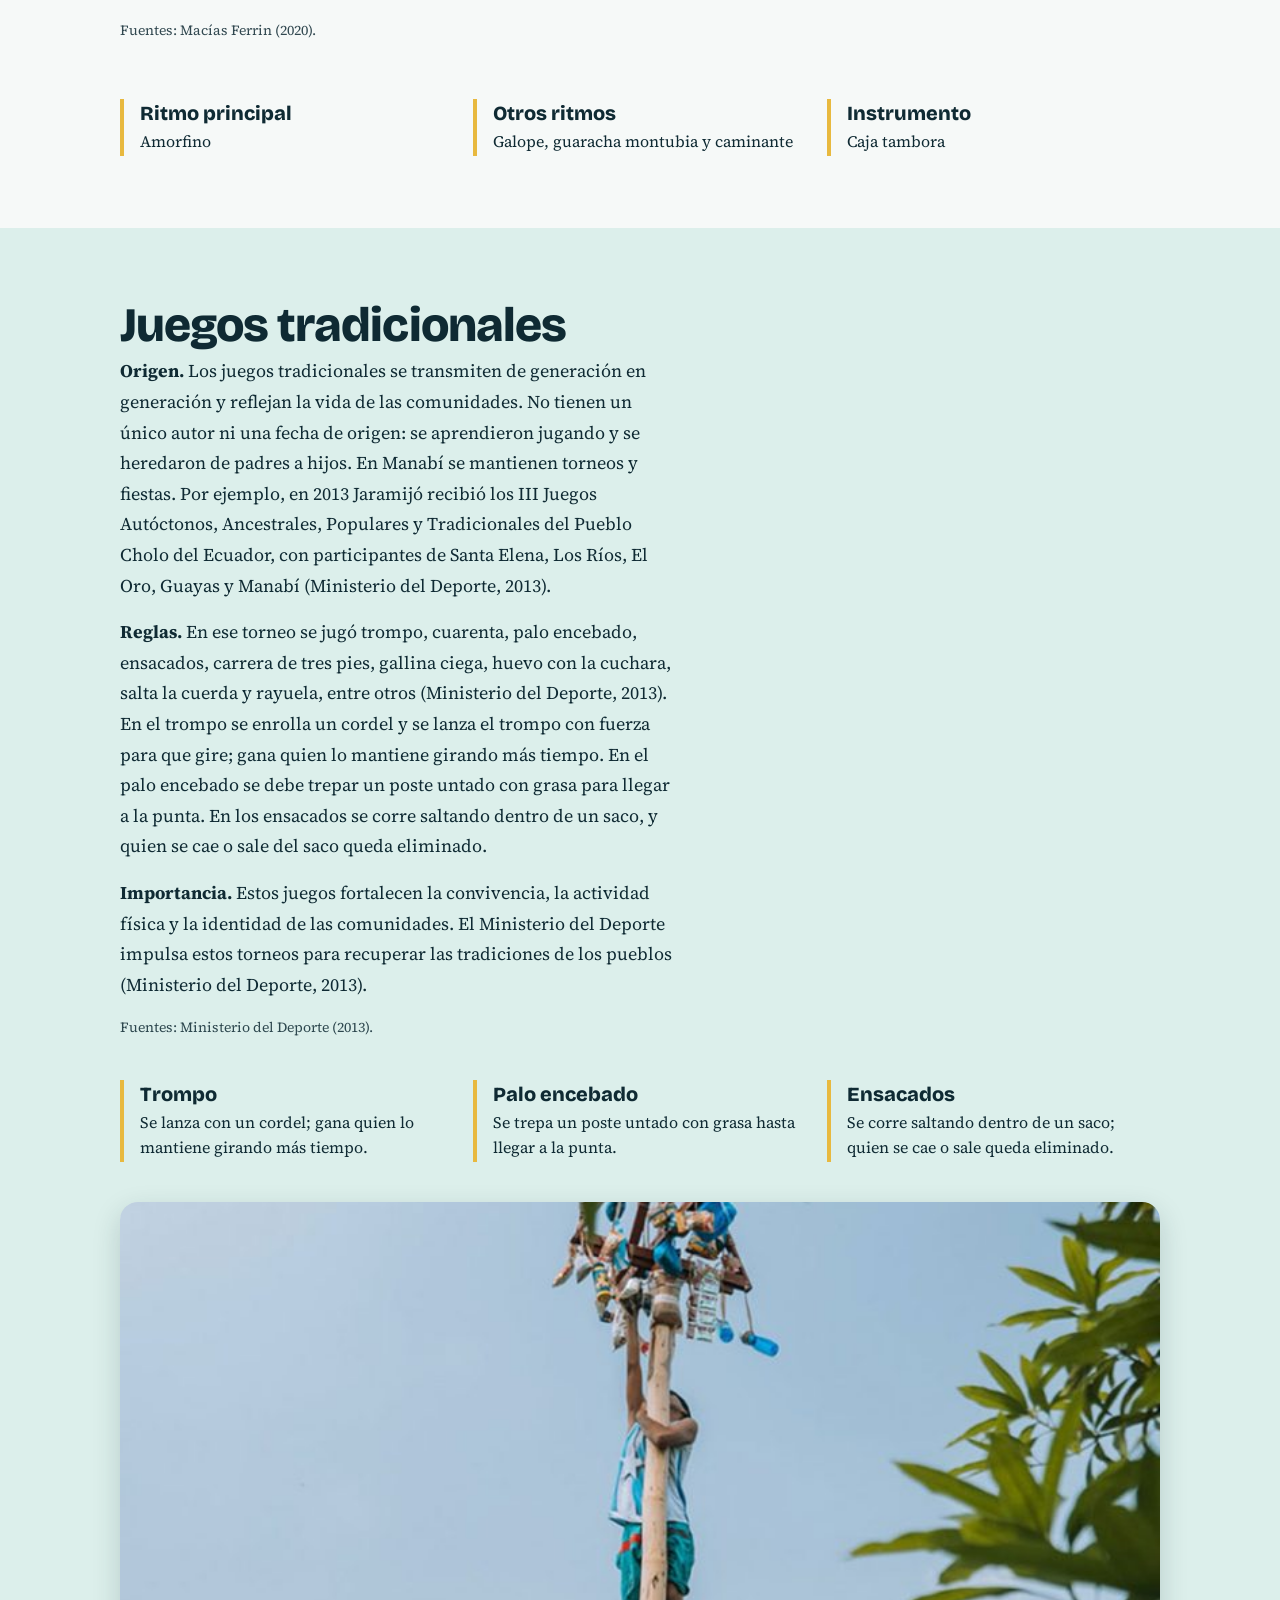
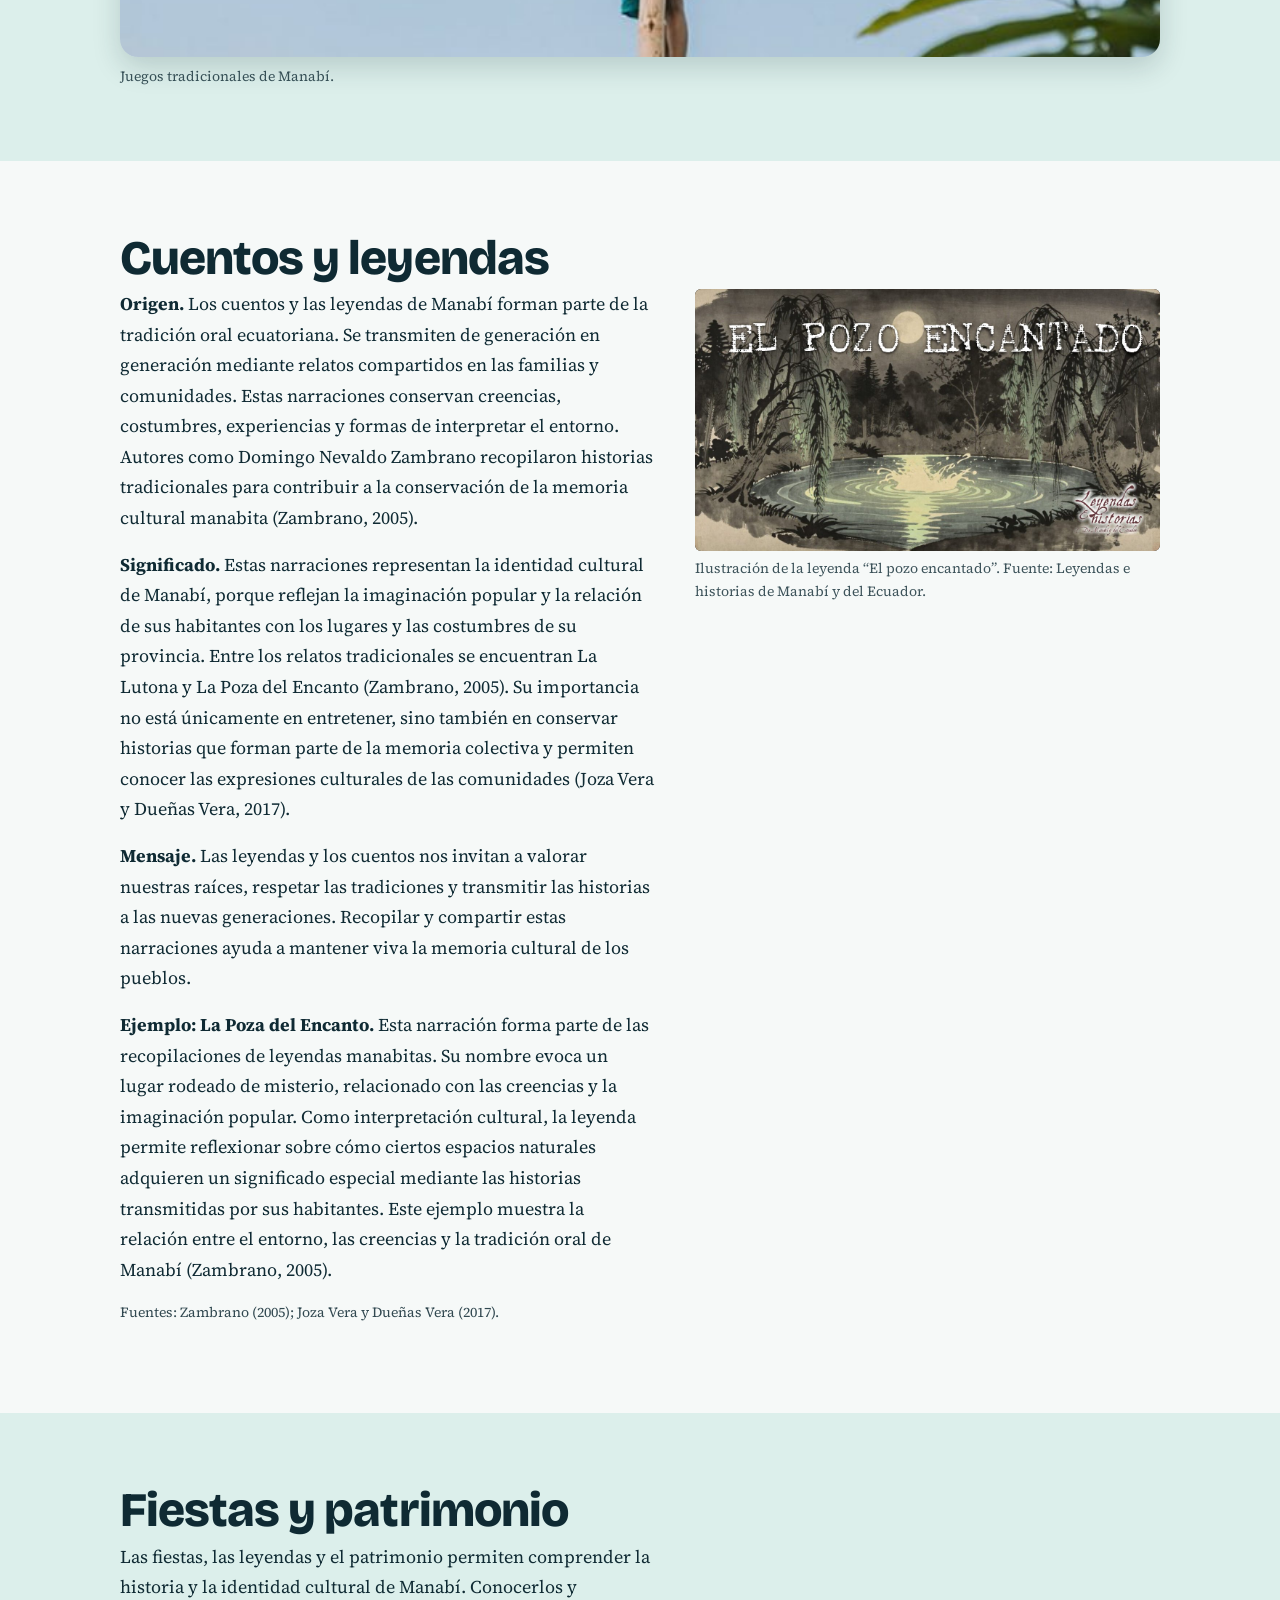
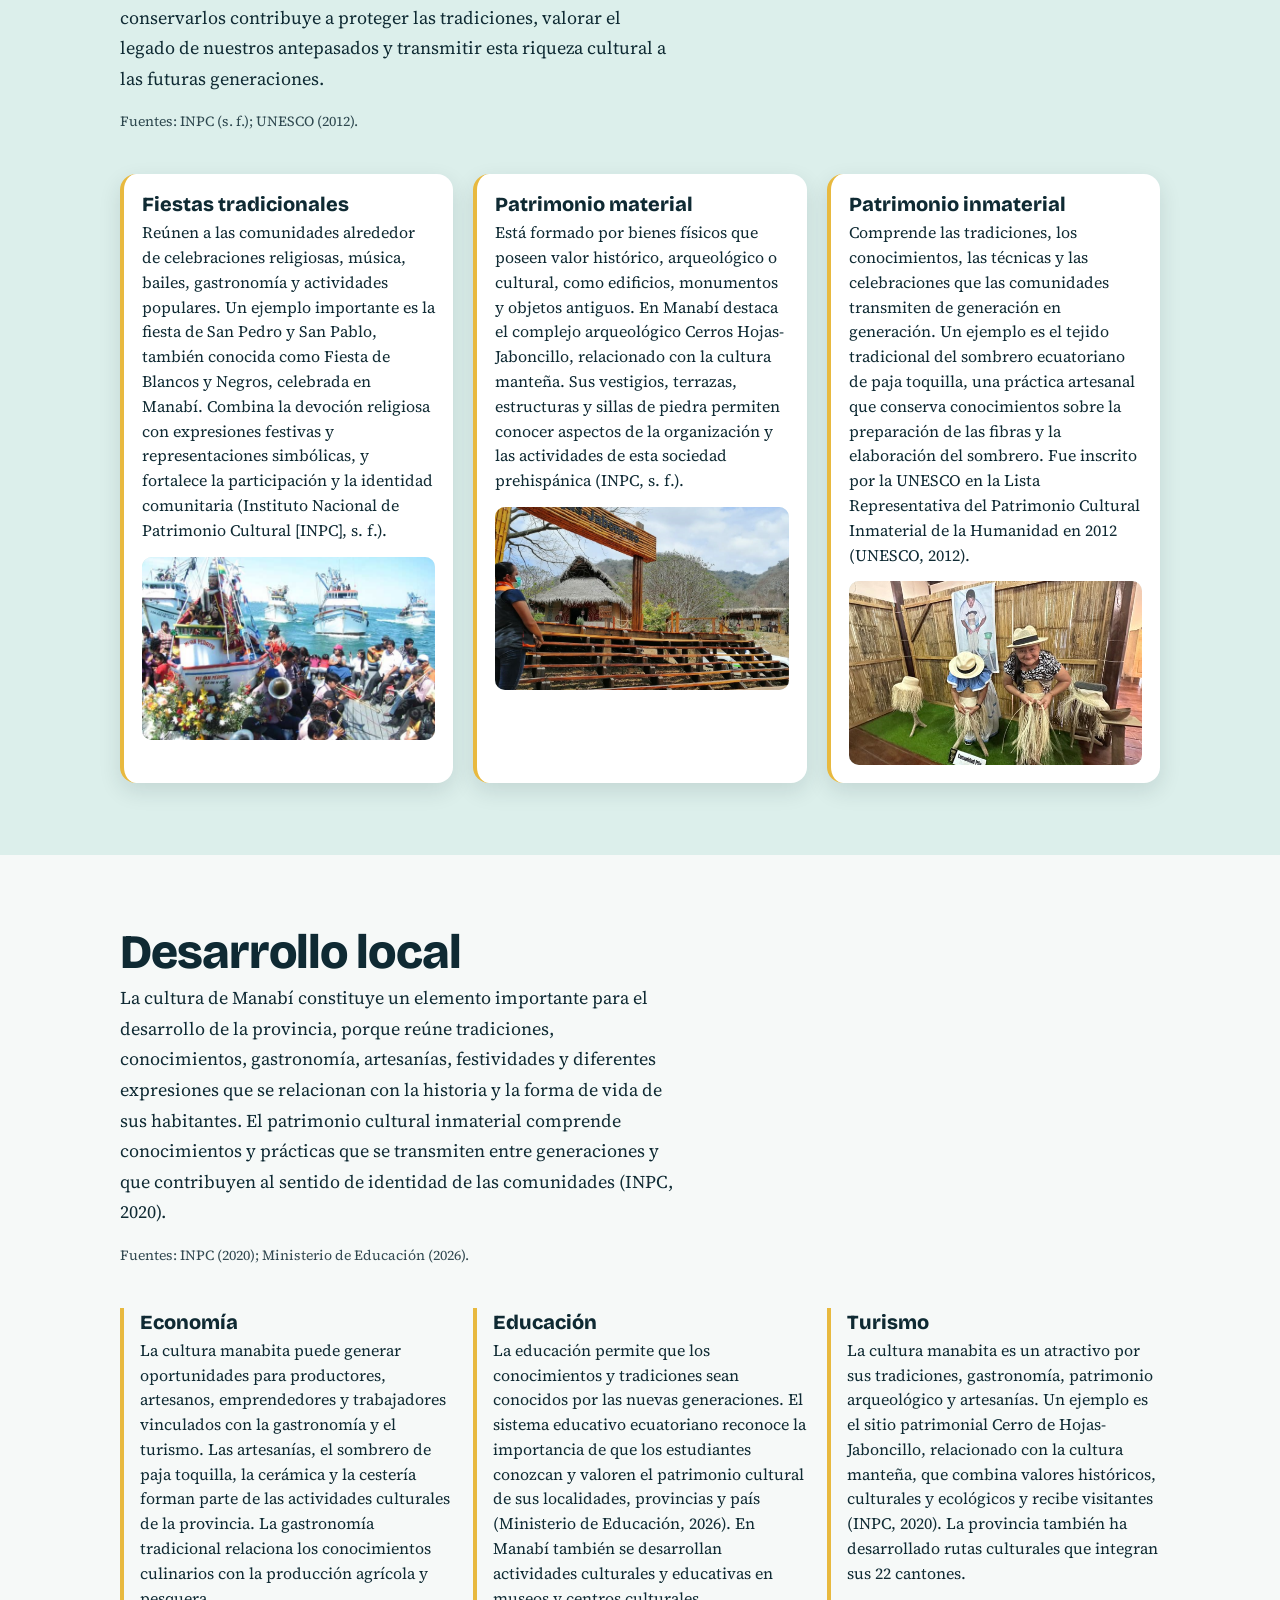
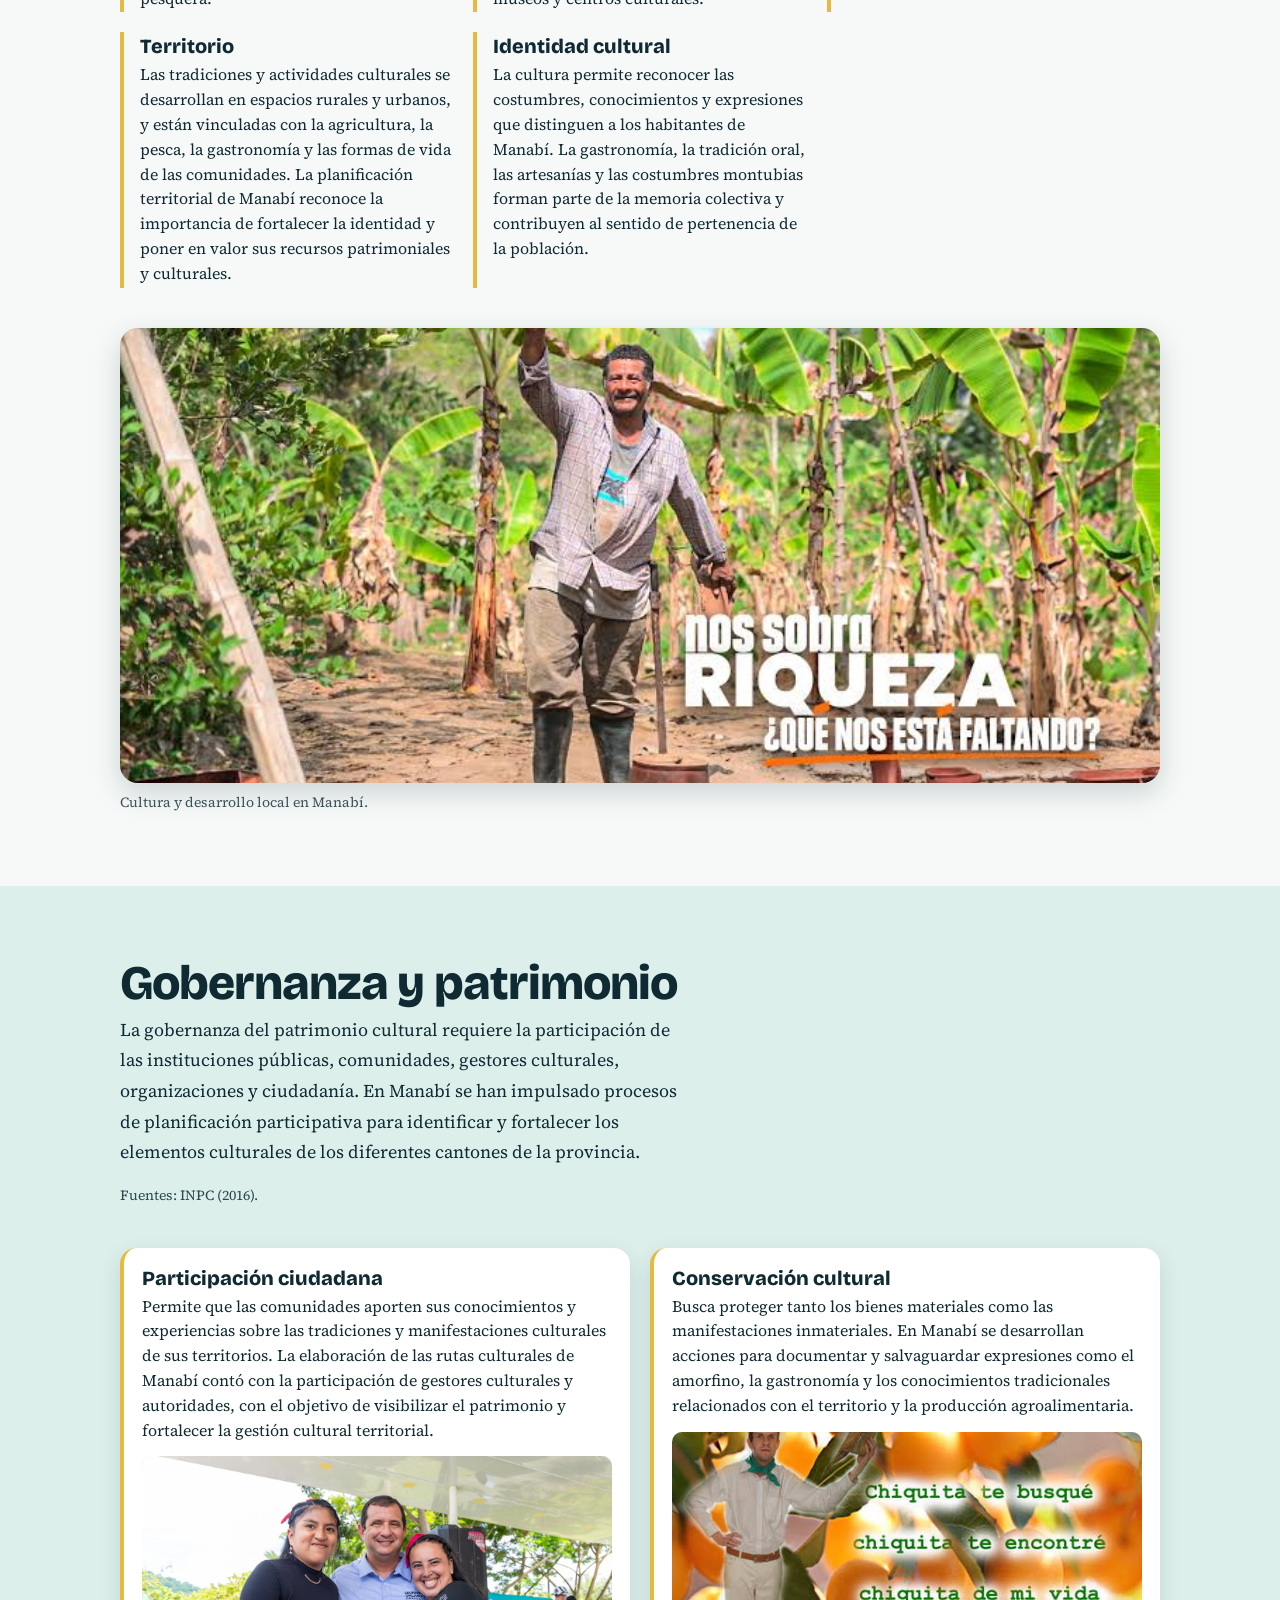
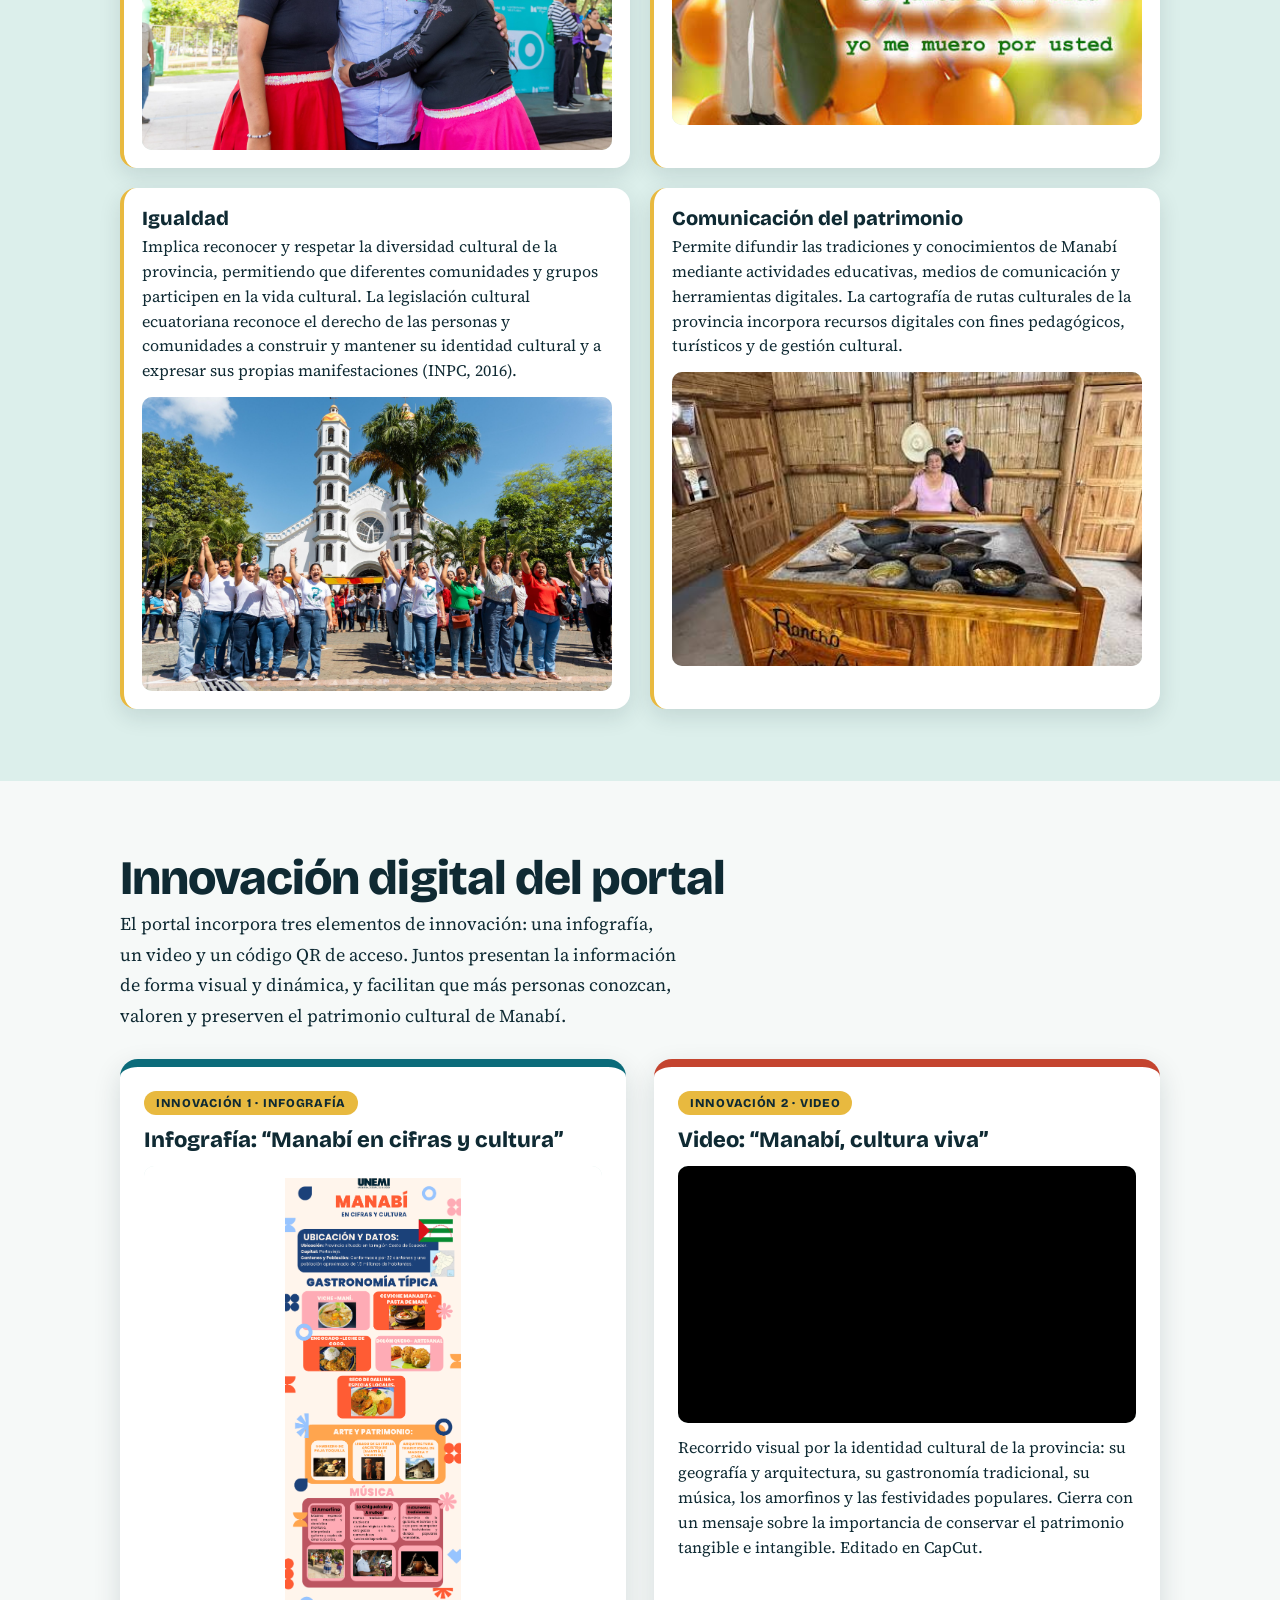
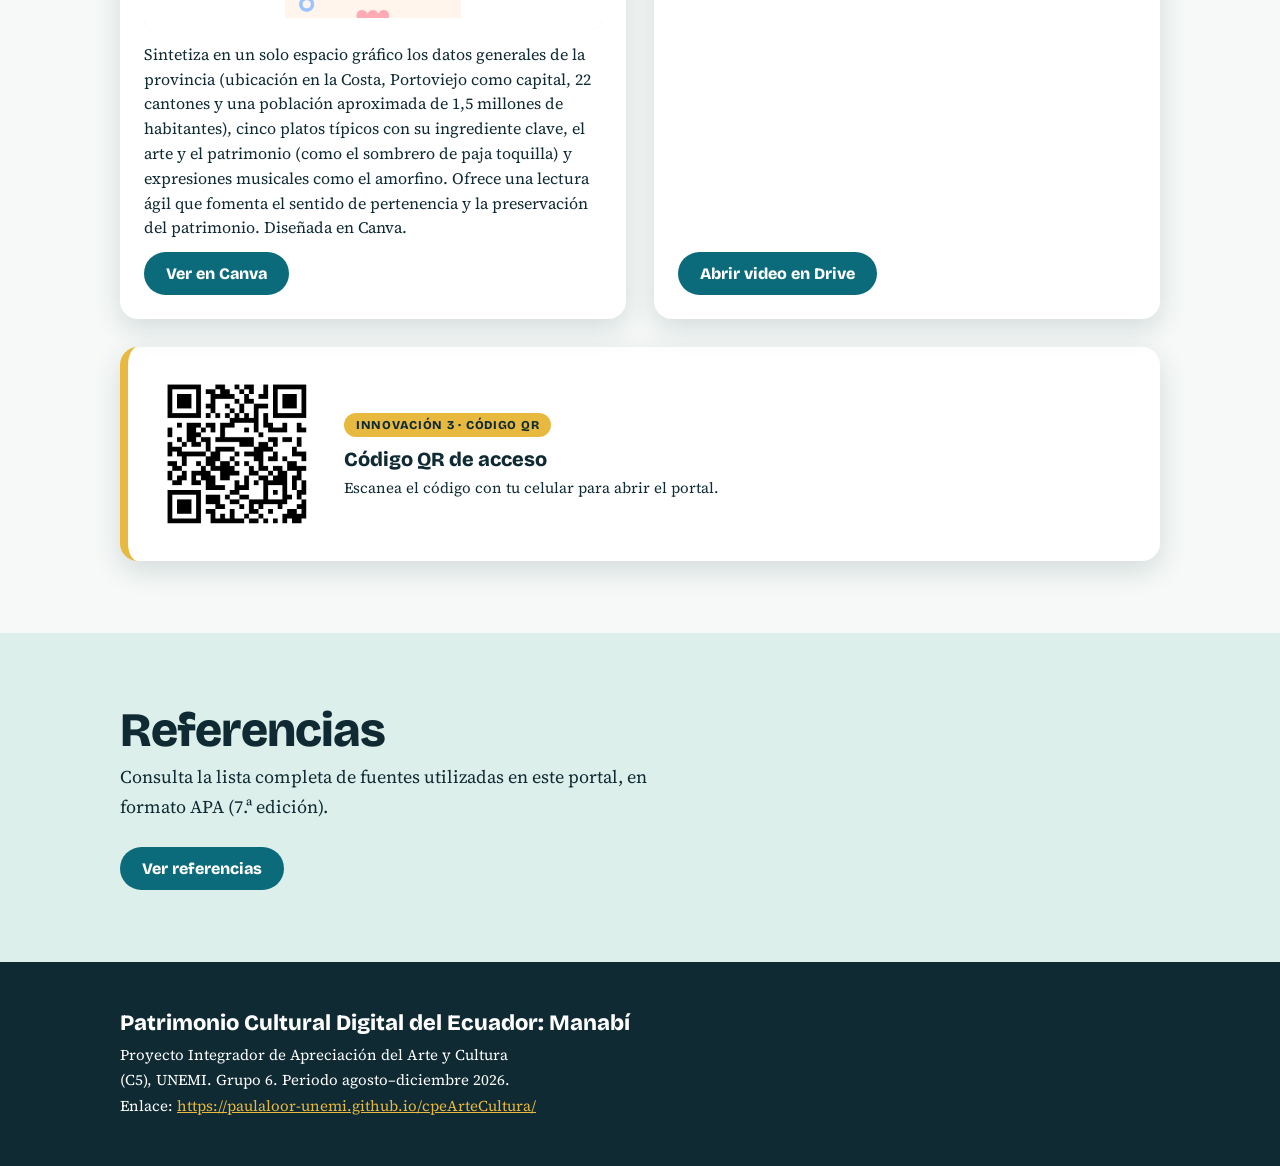
==== commit 93619b90: "Refactor marquee section for improved animation" ====
--- a/index.html
+++ b/index.html
@@ -13,13 +13,11 @@
 #provincia .ph{aspect-ratio:1/1;background:#fff}
 #provincia .ph img{object-fit:contain;background:#fff}
 @media(min-width:761px){#provincia .cols{grid-template-columns:1fr 1.3fr}}
-.marquee{position:relative;margin:40px -6vw 0;overflow:hidden;padding:10px 0;background:rgba(255,255,255,.12);border-top:2px solid rgba(255,255,255,.35);border-bottom:2px solid rgba(255,255,255,.35)}
-.marquee .pista{display:flex;width:max-content;animation:desfile 38s linear infinite}
-.marquee:hover .pista{animation-play-state:paused}
-.marquee .grupo{display:flex;flex:none;gap:48px;padding-right:48px}
-.marquee img{height:clamp(90px,11vw,130px);width:auto;display:block;flex:none;border-radius:6px}
-@keyframes desfile{to{transform:translateX(-50%)}}
-@media(prefers-reduced-motion:reduce){.marquee .pista{animation:none}.marquee{overflow-x:auto}}
+.marquee{position:relative;overflow:hidden;height:clamp(170px,24vw,300px);background:var(--espuma);border-bottom:4px solid var(--paja)}
+.marquee img{position:absolute;top:50%;left:0;height:86%;width:auto;max-width:none;animation:pasa 20s linear infinite;will-change:transform}
+.marquee:hover img{animation-play-state:paused}
+@keyframes pasa{from{transform:translate(100vw,-50%)}to{transform:translate(-100%,-50%)}}
+@media(prefers-reduced-motion:reduce){.marquee img{animation:none;left:50%;transform:translate(-50%,-50%)}}
 .sombrero{position:absolute;right:3vw;top:4vh;width:clamp(280px,42vw,700px);height:auto;pointer-events:none;filter:drop-shadow(0 12px 18px rgba(0,0,0,.28))}
 @media(max-width:760px){.sombrero{width:52vw;top:3vh;right:2vw}}
 #leyendas .ph{aspect-ratio:16/9;background:#1d1d1b}
@@ -53,12 +51,13 @@
 
 <nav class="navbar" id="menu" aria-label="Secciones"></nav>
 
+<div class="marquee" aria-label="Manabí en movimiento"><img src="img/movimiento.png" alt="Manabí en movimiento" onerror="this.closest('.marquee').remove()"></div>
+
 <header class="hero" id="inicio">
   <img class="sombrero" src="img/sombrero.png" alt="Sombrero de paja toquilla" onerror="this.remove()">
   <h1>Manabí</h1>
   <p>Cultura viva: arte, sabores, música y tradiciones de una provincia del Ecuador.</p>
   <a class="btn" href="#provincia">Explorar el portal</a>
-  <div class="marquee" aria-label="Manabí en movimiento"><div class="pista"><div class="grupo"><img src="img/movimiento.png" alt="Manabí en movimiento" onerror="this.closest('.marquee').remove()"><img src="img/movimiento.png" alt="Manabí en movimiento" onerror="this.closest('.marquee').remove()"><img src="img/movimiento.png" alt="Manabí en movimiento" onerror="this.closest('.marquee').remove()"><img src="img/movimiento.png" alt="Manabí en movimiento" onerror="this.closest('.marquee').remove()"><img src="img/movimiento.png" alt="Manabí en movimiento" onerror="this.closest('.marquee').remove()"><img src="img/movimiento.png" alt="Manabí en movimiento" onerror="this.closest('.marquee').remove()"><img src="img/movimiento.png" alt="Manabí en movimiento" onerror="this.closest('.marquee').remove()"><img src="img/movimiento.png" alt="Manabí en movimiento" onerror="this.closest('.marquee').remove()"></div><div class="grupo"><img src="img/movimiento.png" alt="" aria-hidden="true"><img src="img/movimiento.png" alt="" aria-hidden="true"><img src="img/movimiento.png" alt="" aria-hidden="true"><img src="img/movimiento.png" alt="" aria-hidden="true"><img src="img/movimiento.png" alt="" aria-hidden="true"><img src="img/movimiento.png" alt="" aria-hidden="true"><img src="img/movimiento.png" alt="" aria-hidden="true"><img src="img/movimiento.png" alt="" aria-hidden="true"></div></div></div>
   <svg viewBox="0 0 1200 100" preserveAspectRatio="none" aria-hidden="true"><path d="M0 50 C150 90 300 10 450 50 S750 90 900 50 S1100 20 1200 50 V100 H0Z" fill="#f6f9f8"/></svg>
 </header>
 
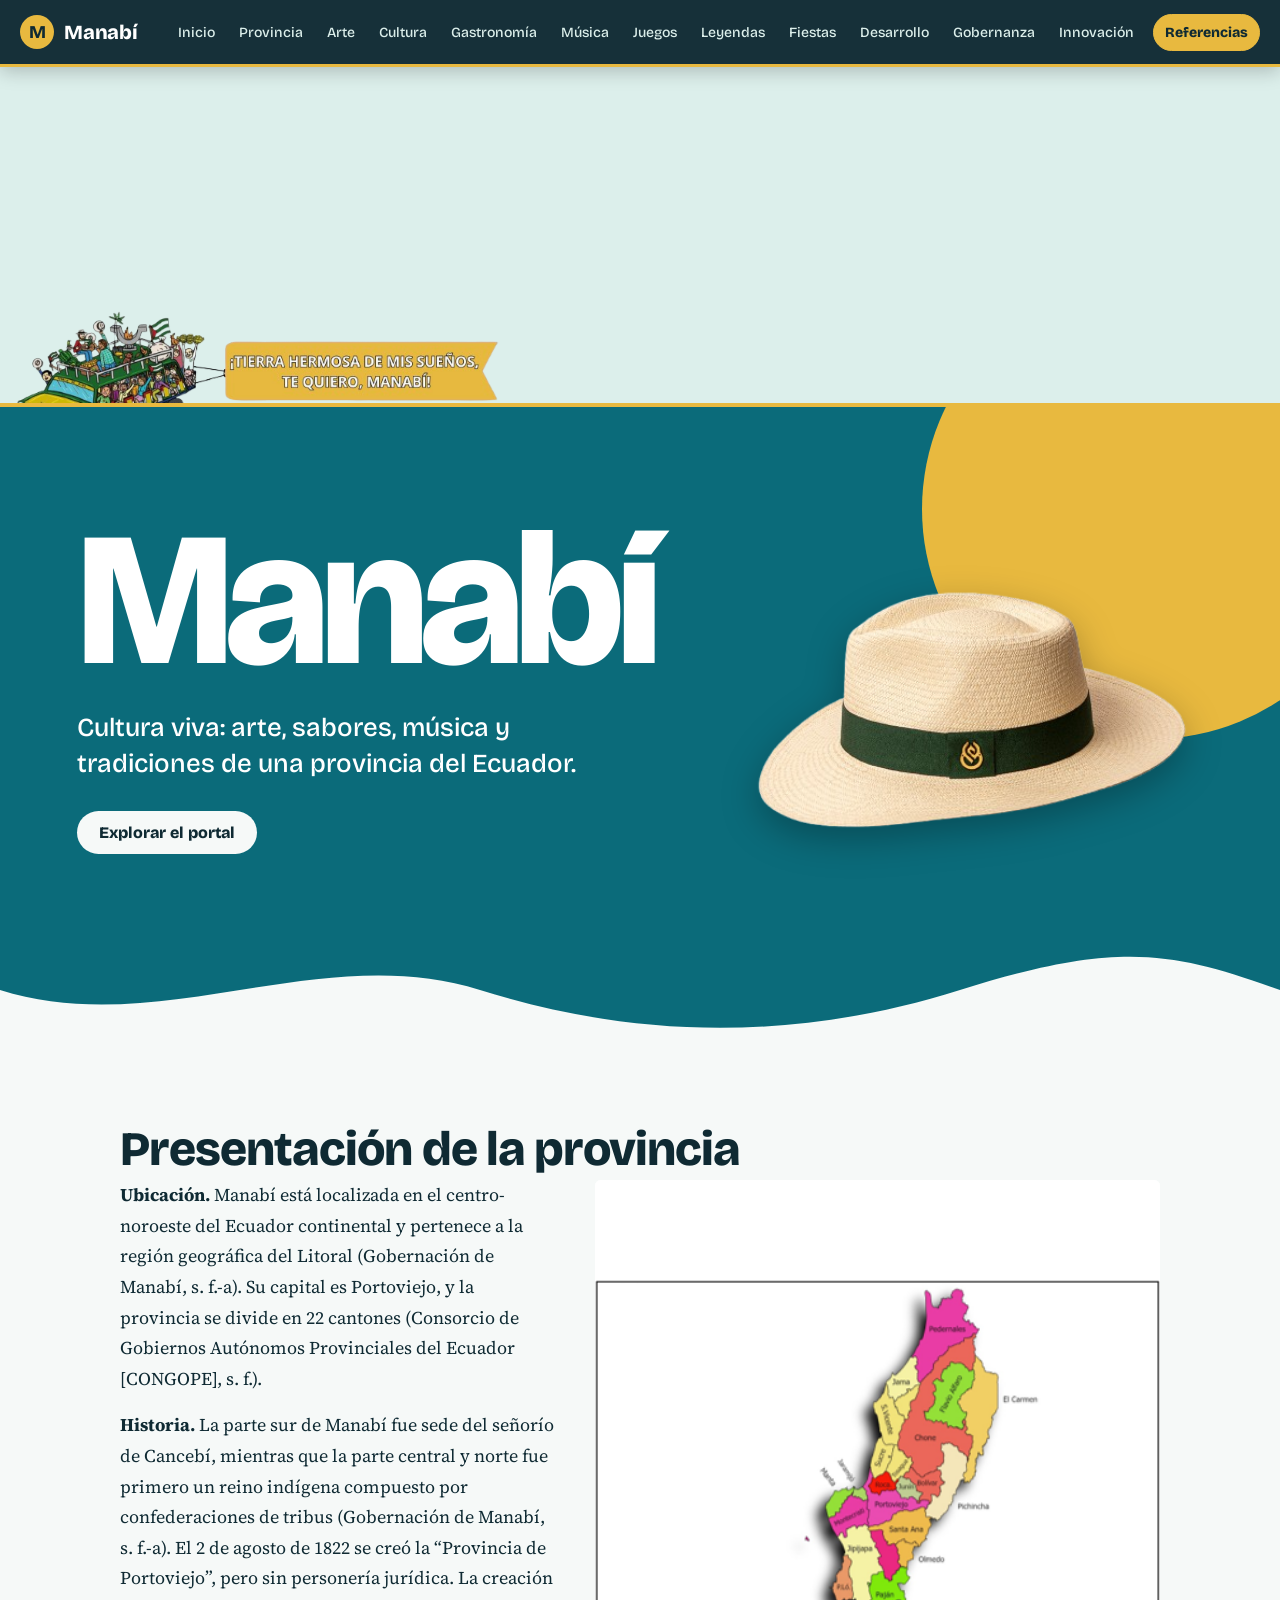
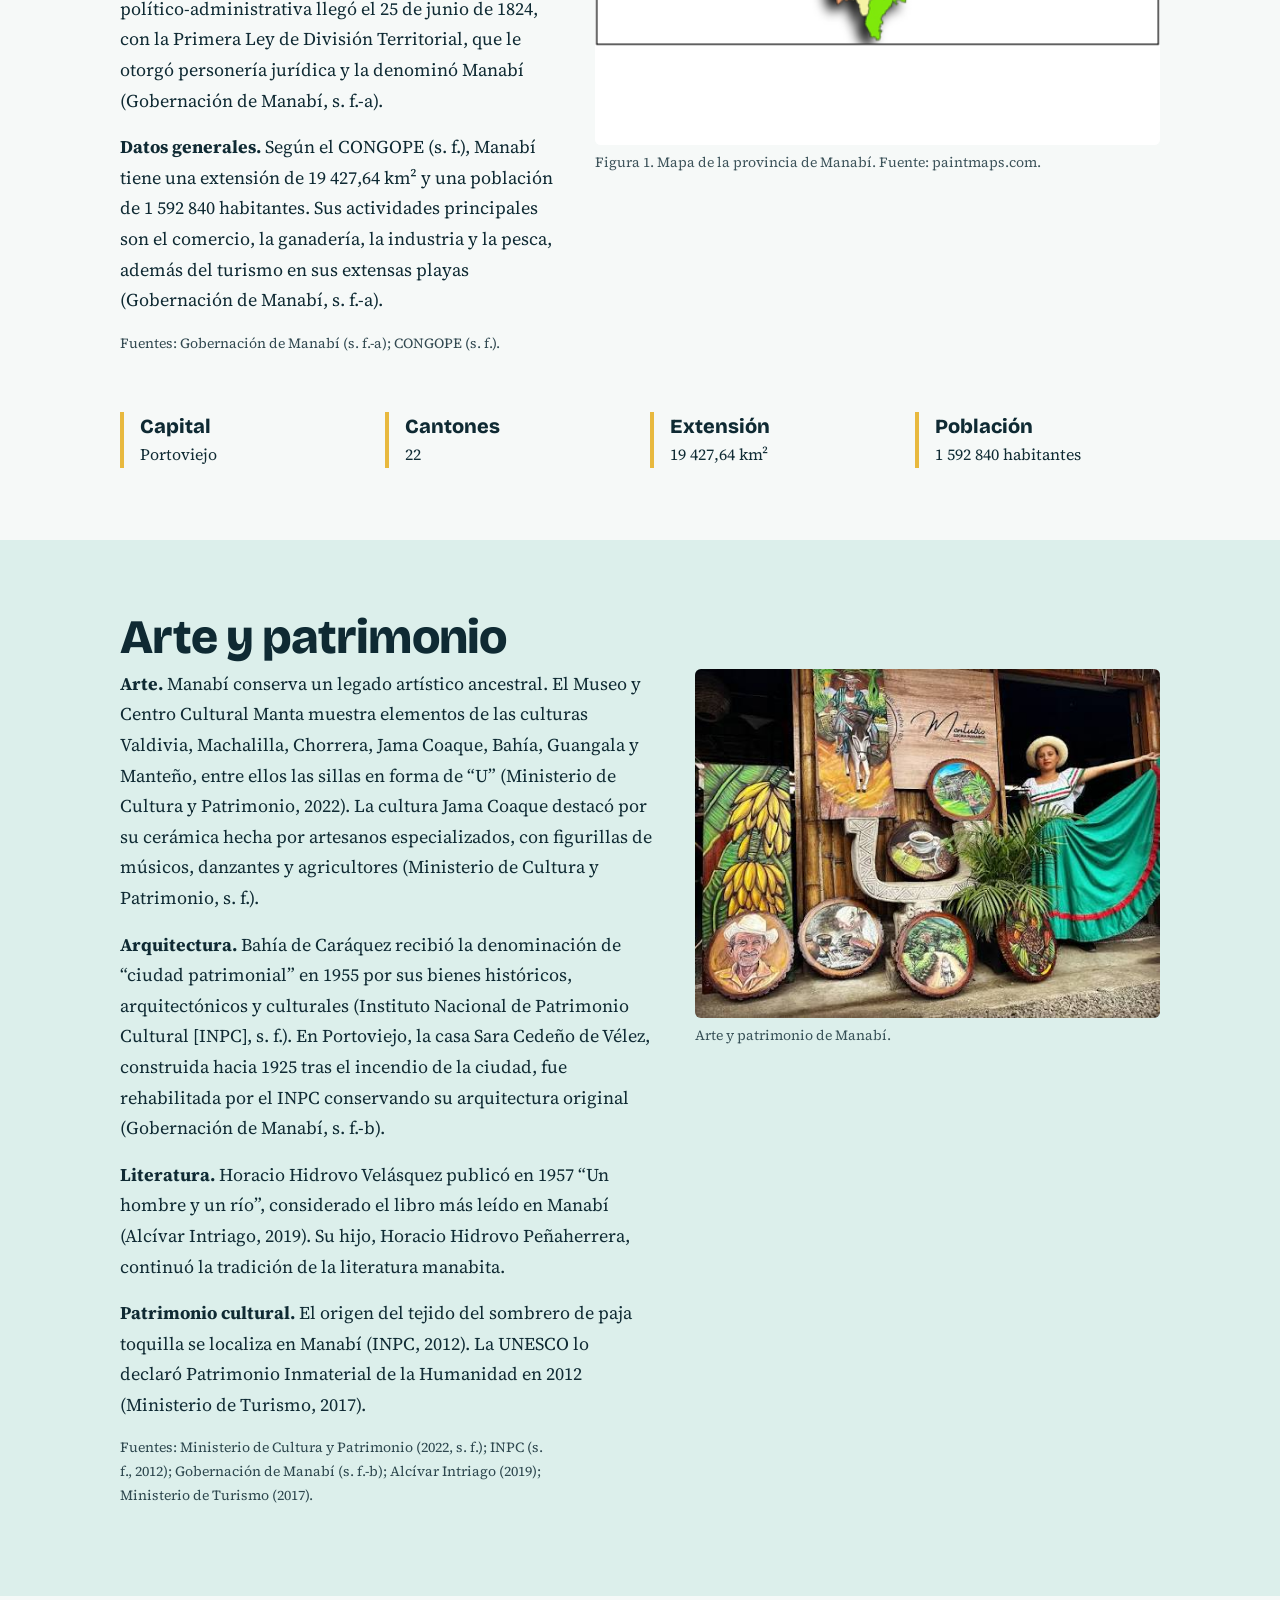
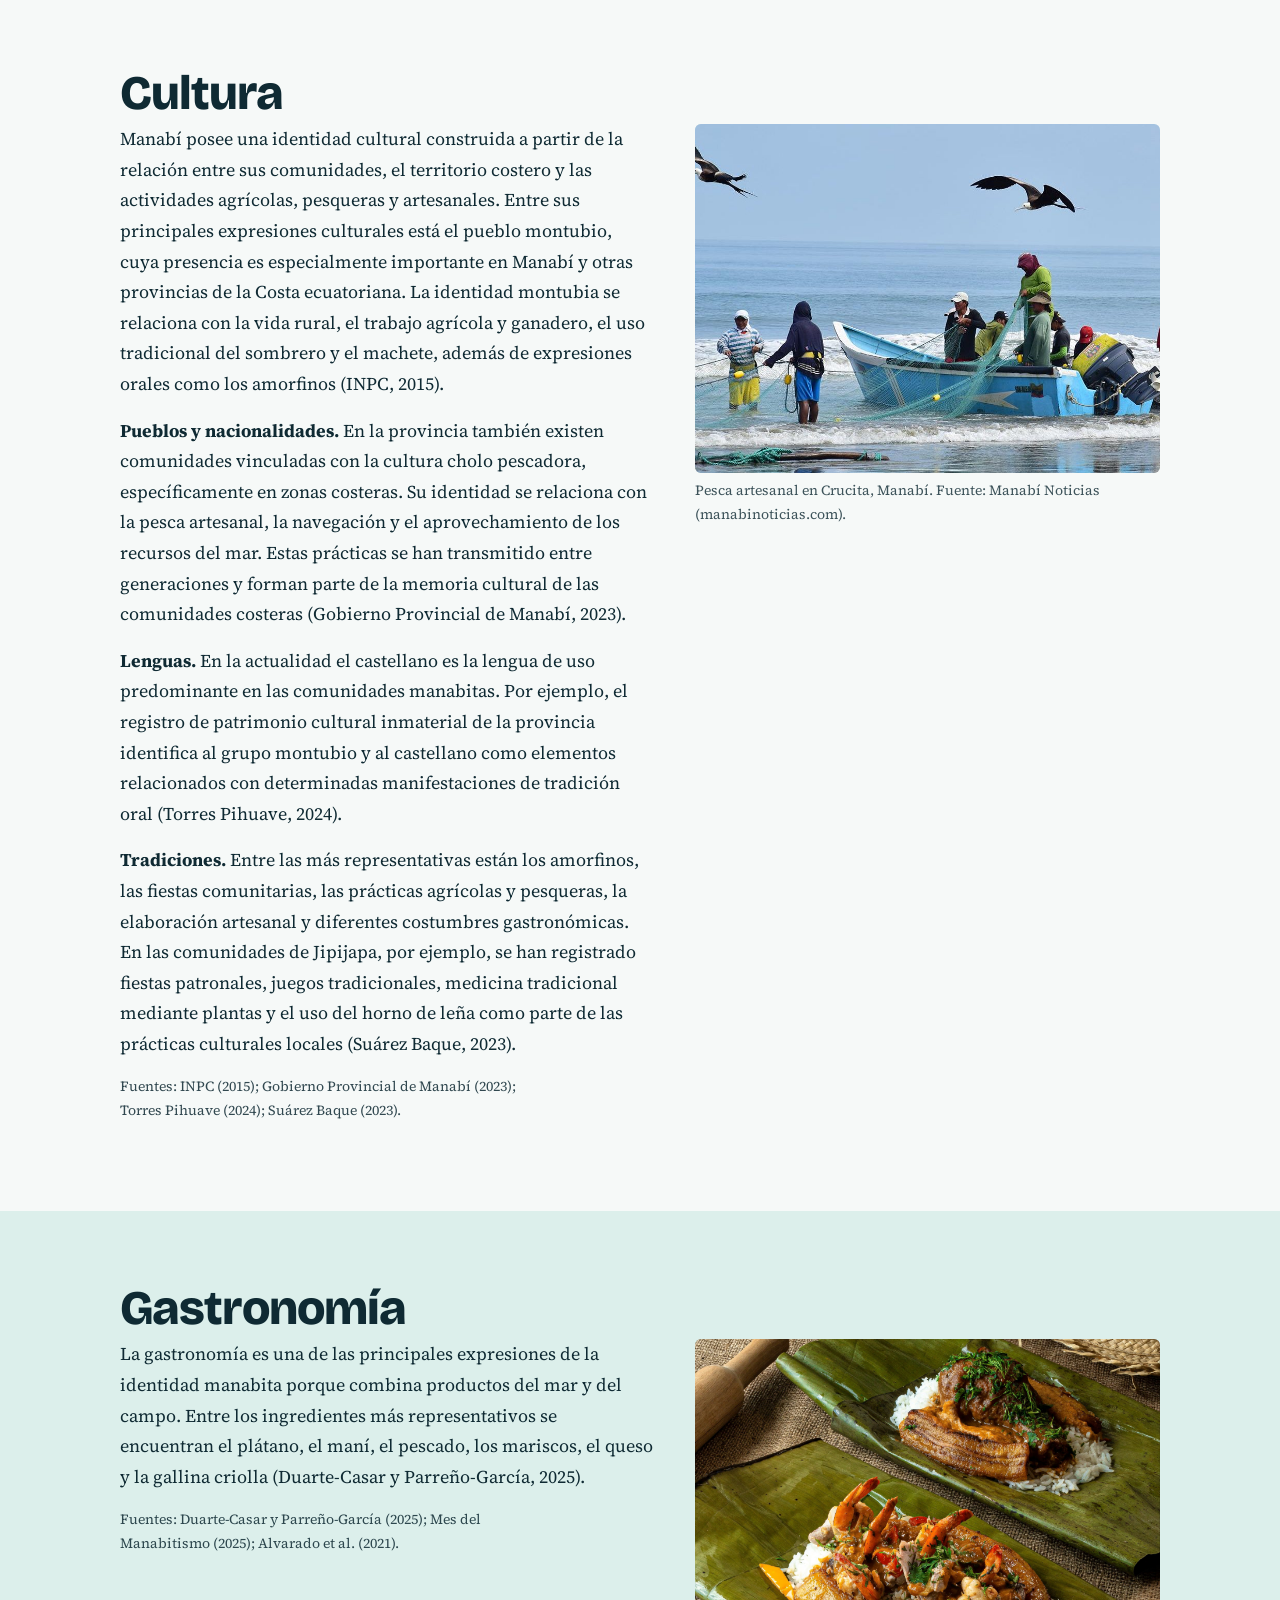
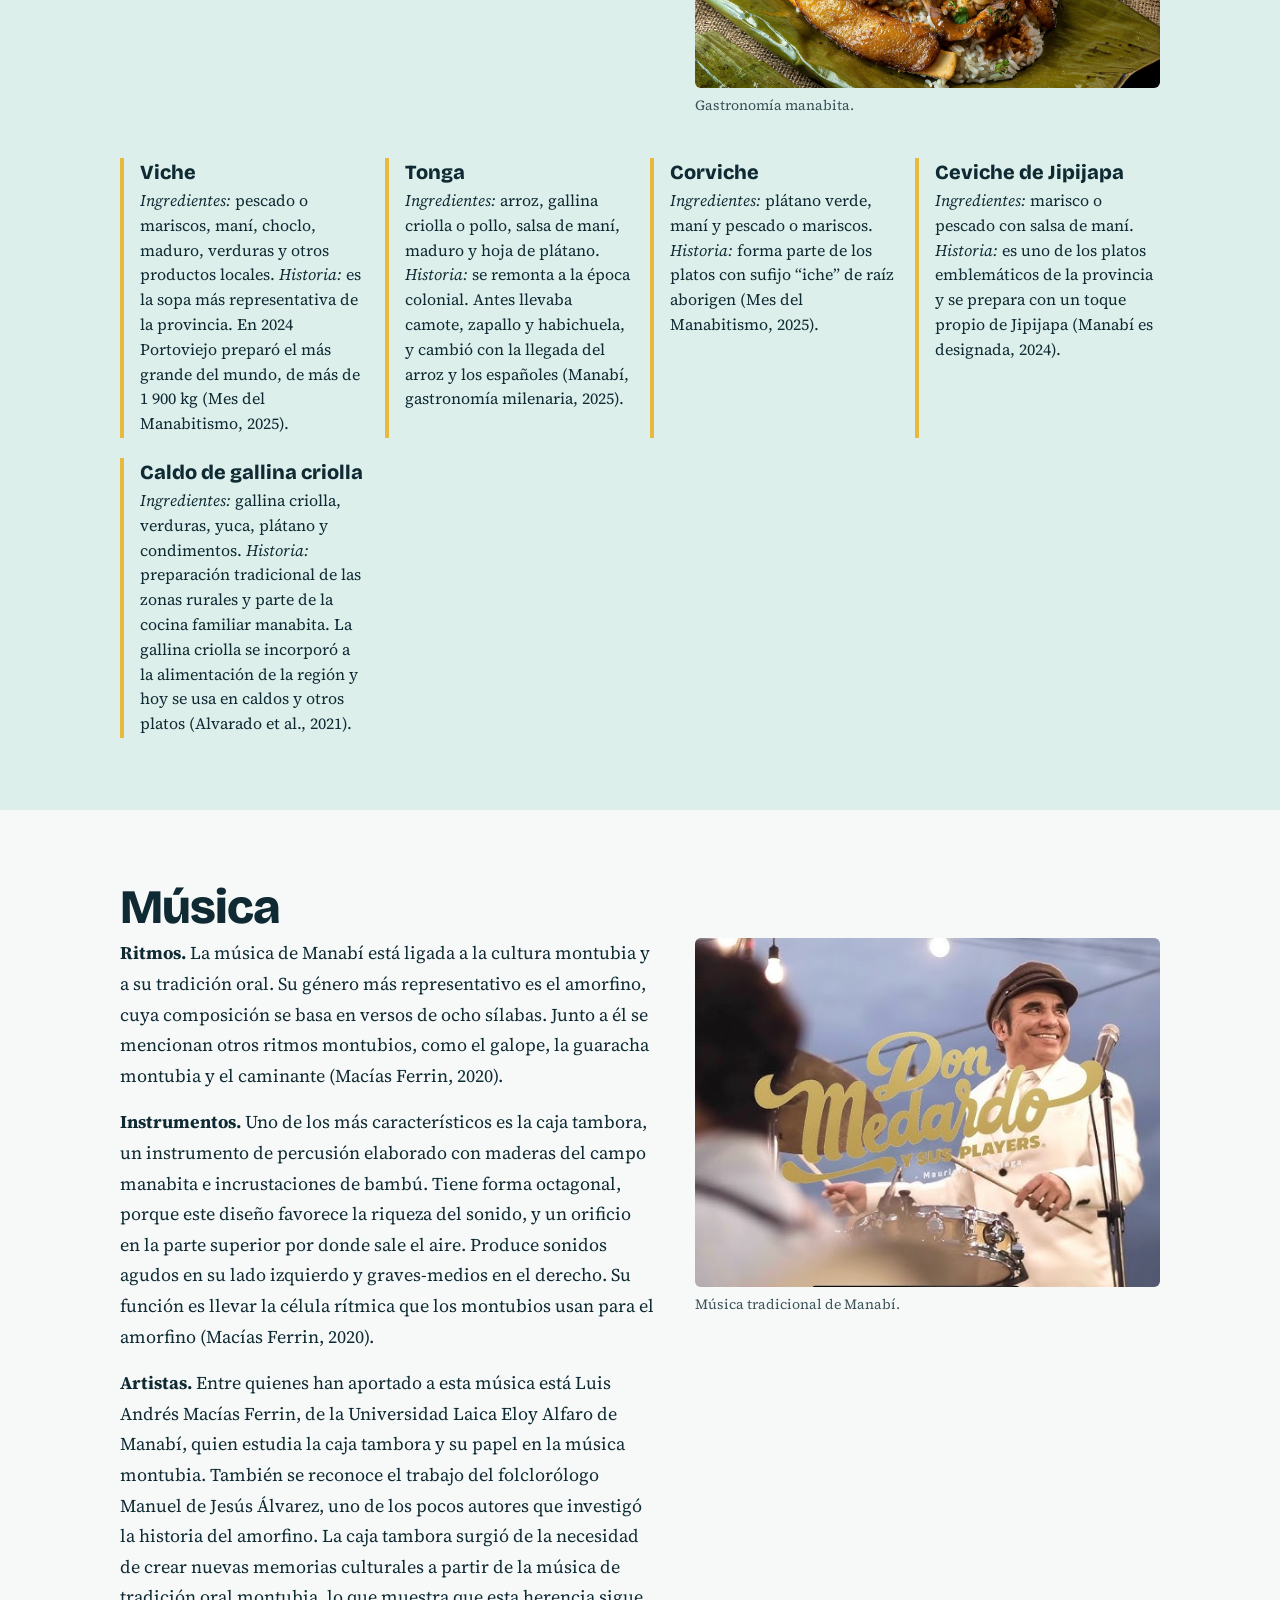
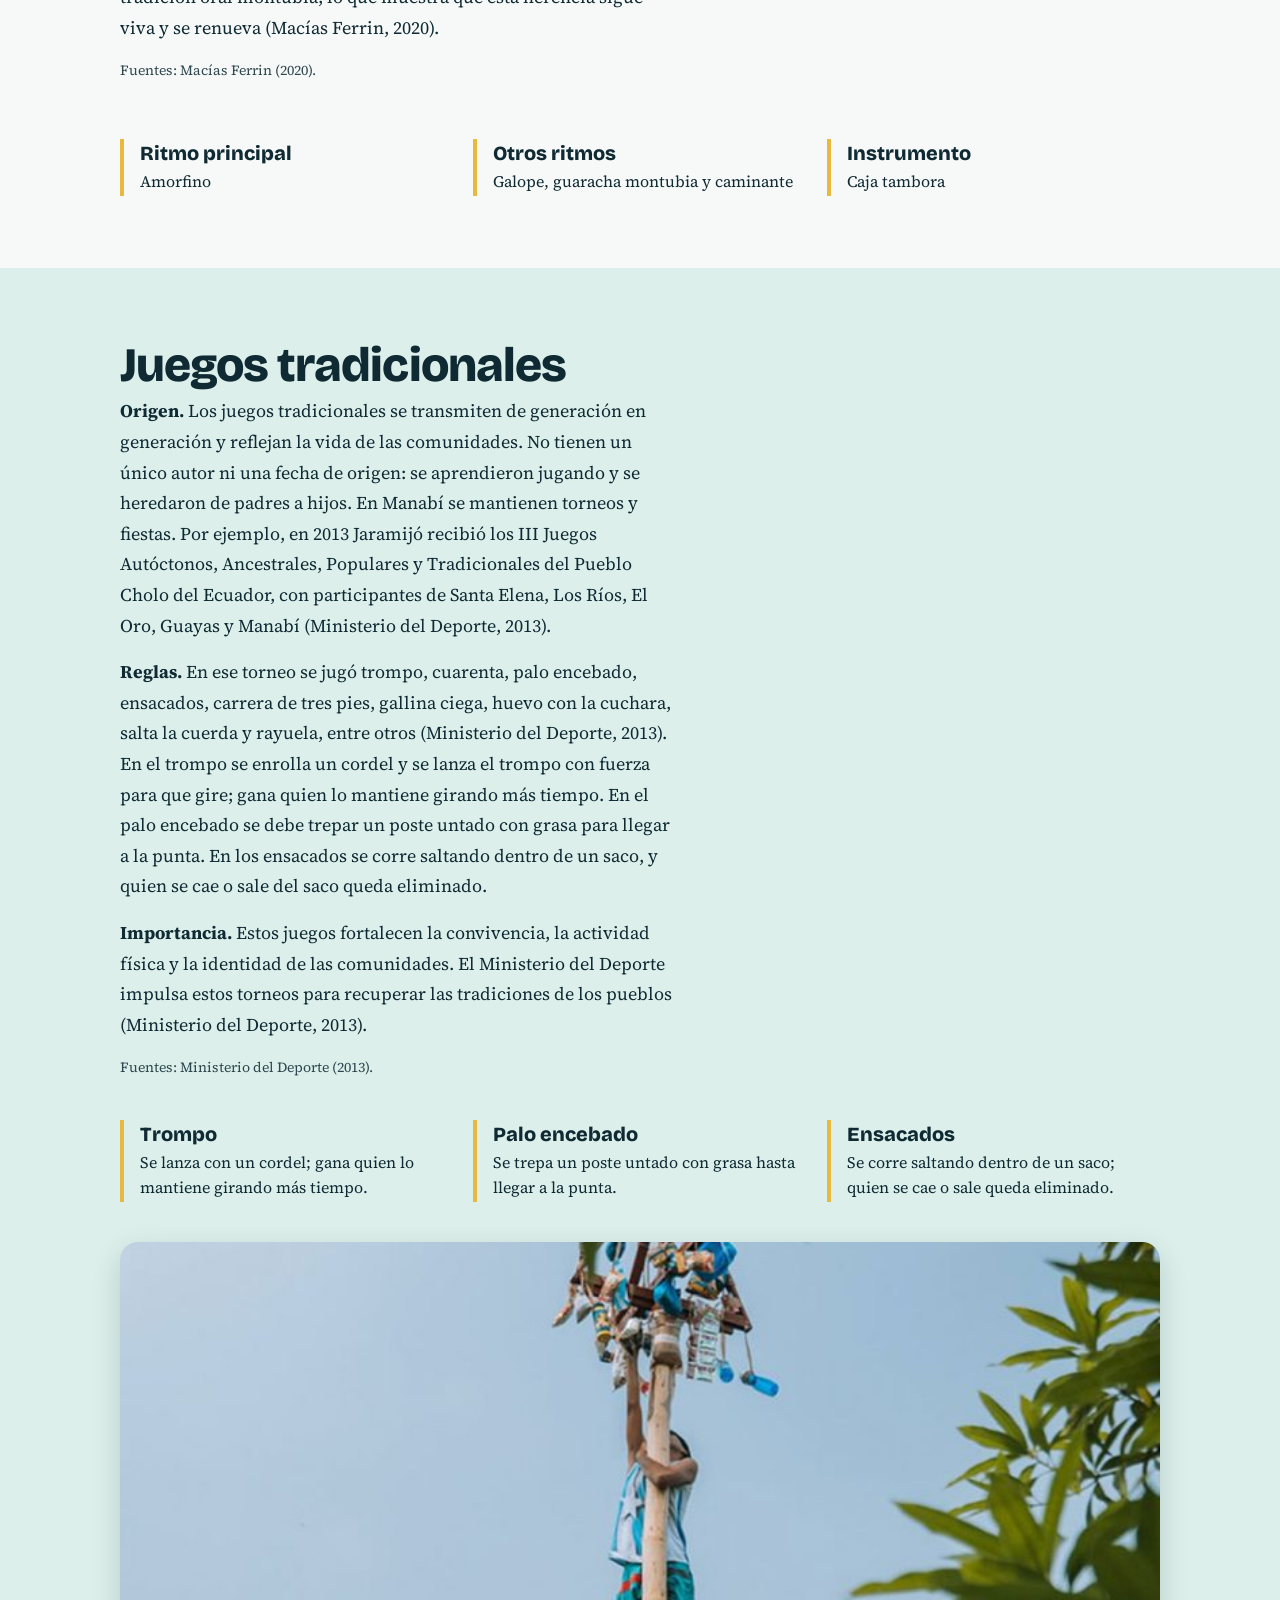
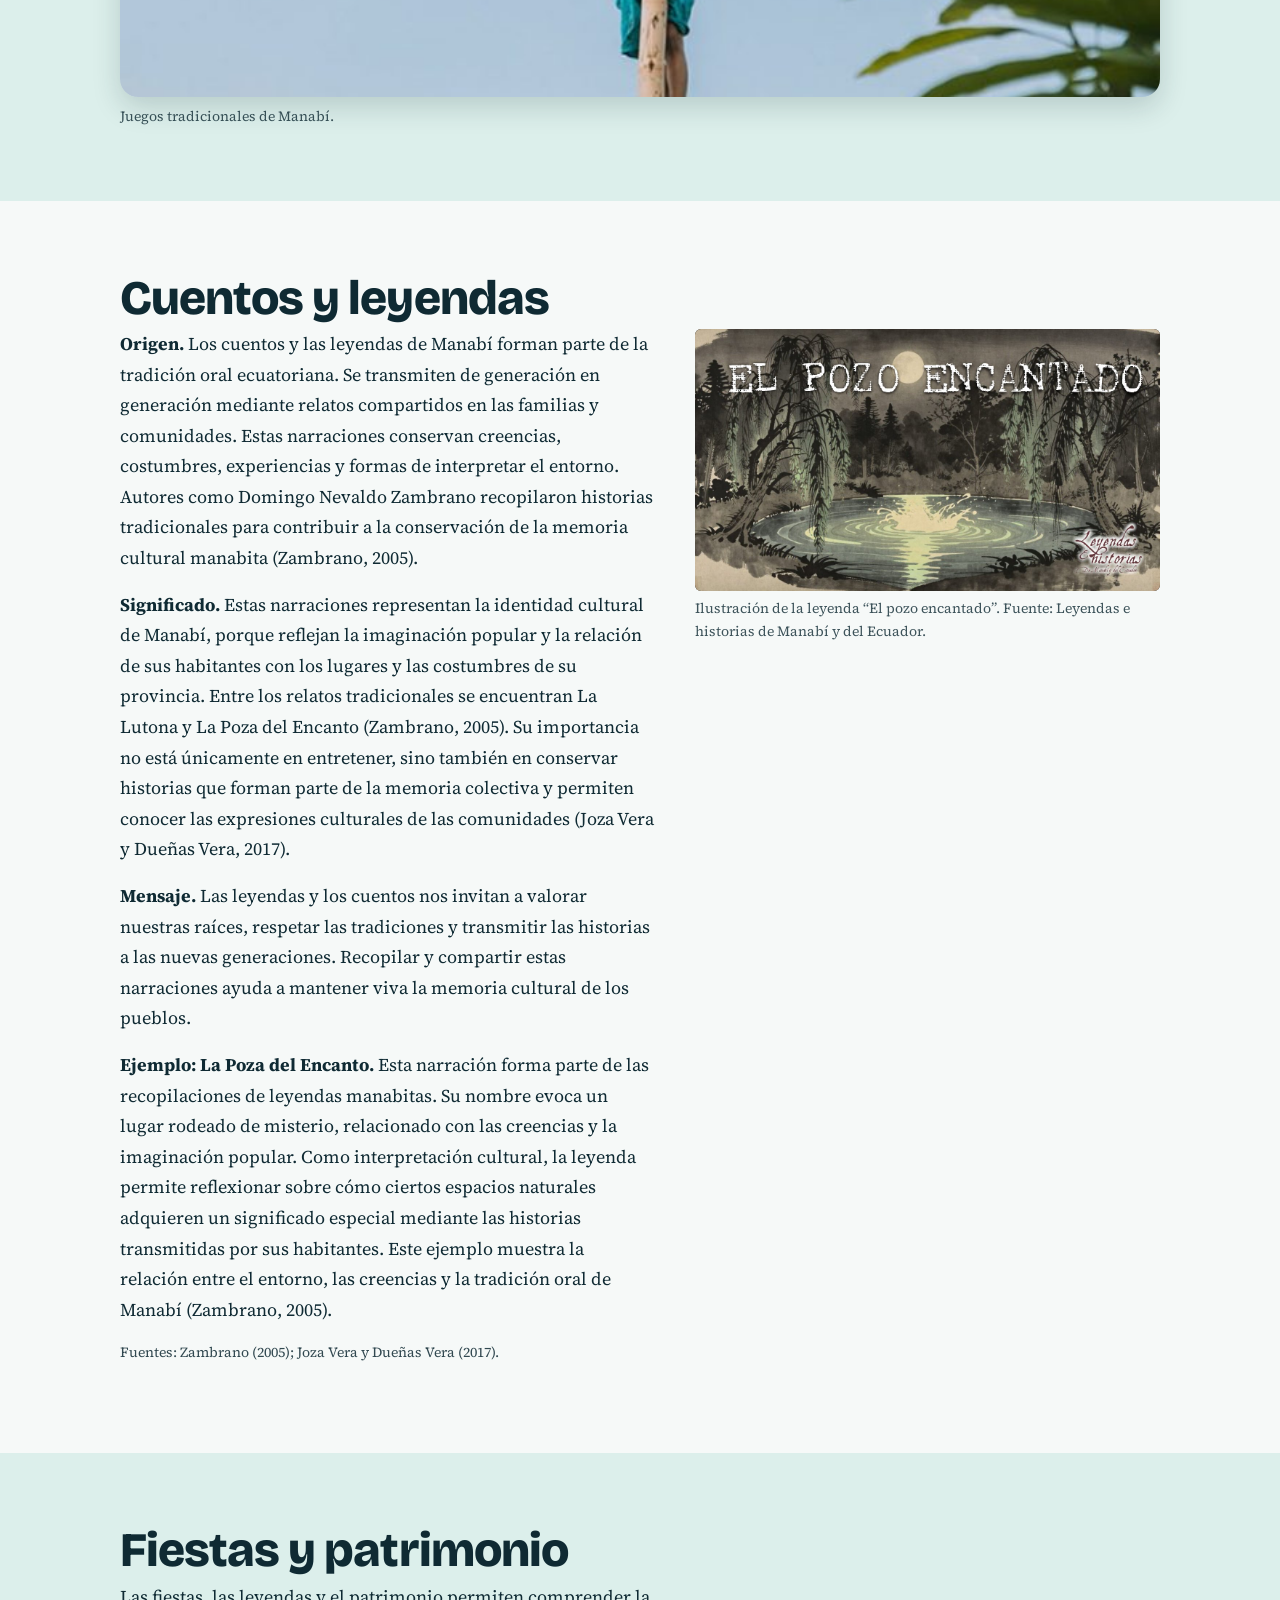
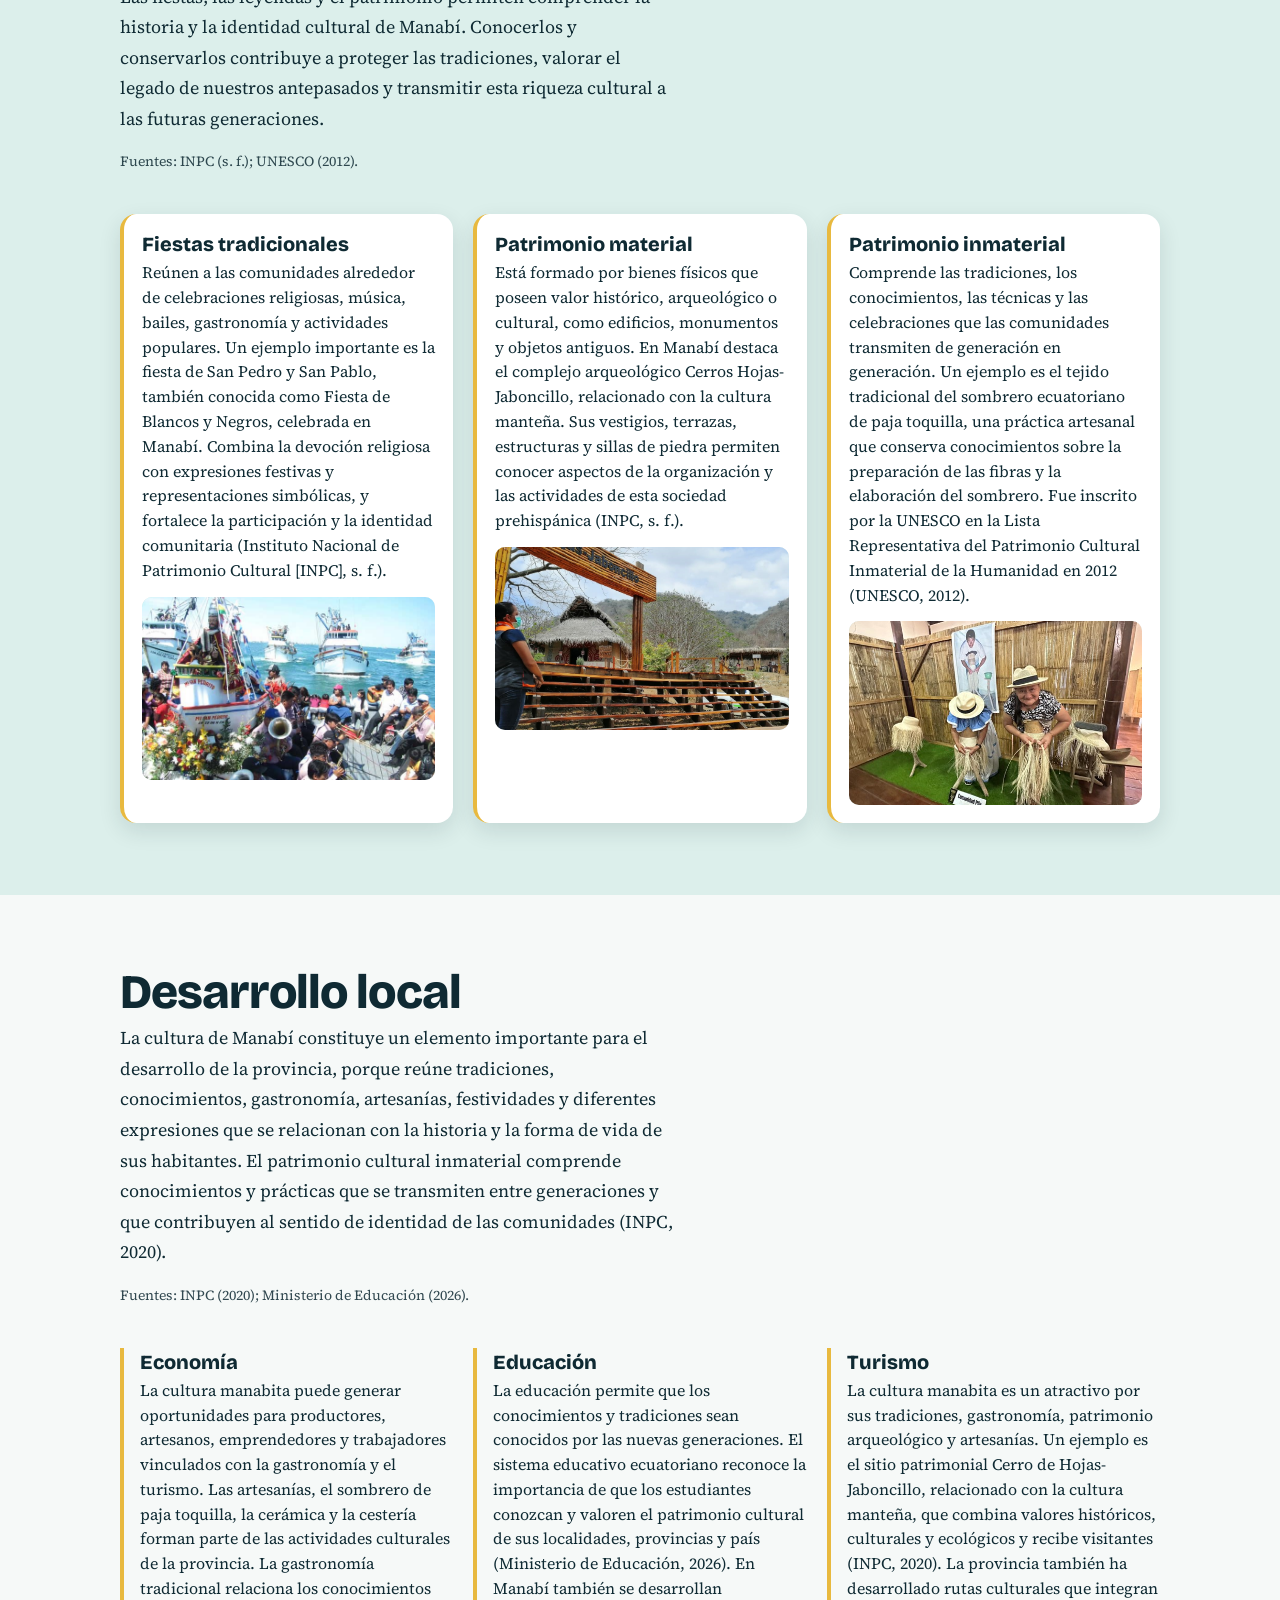
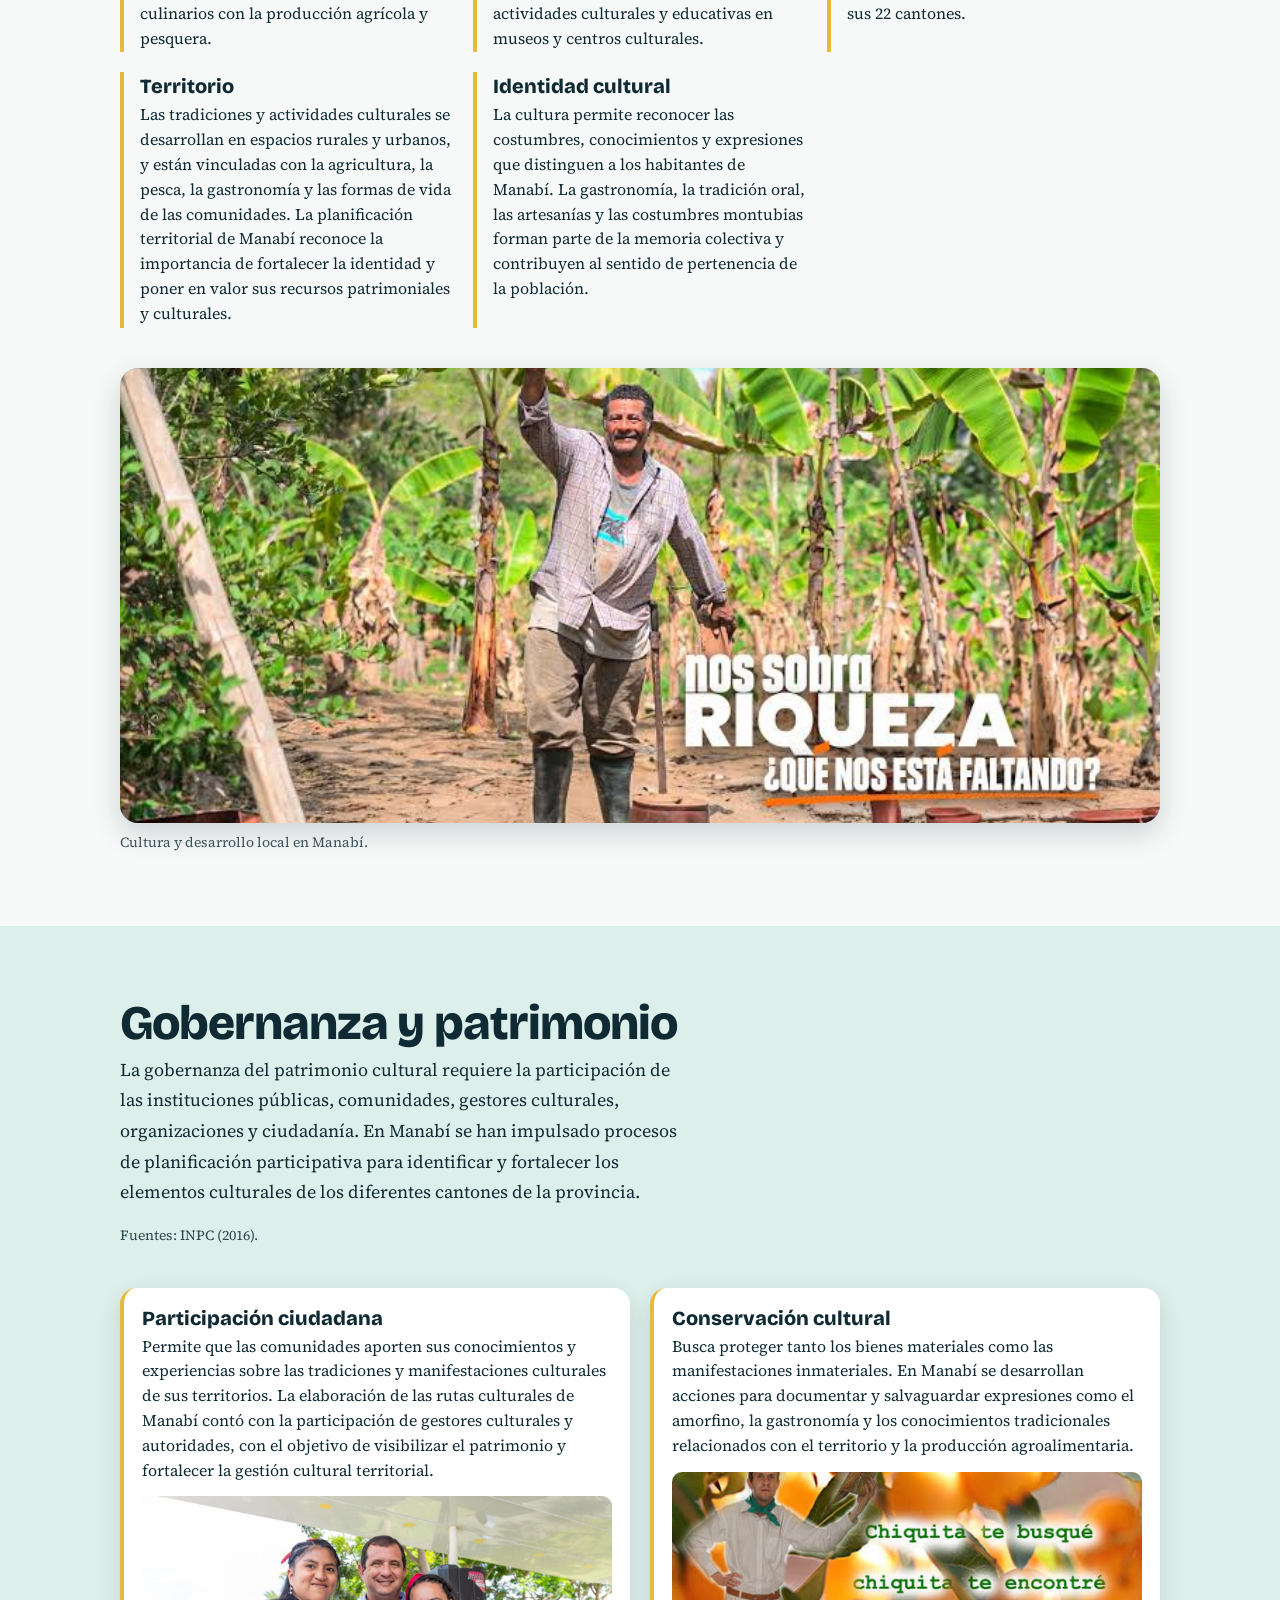
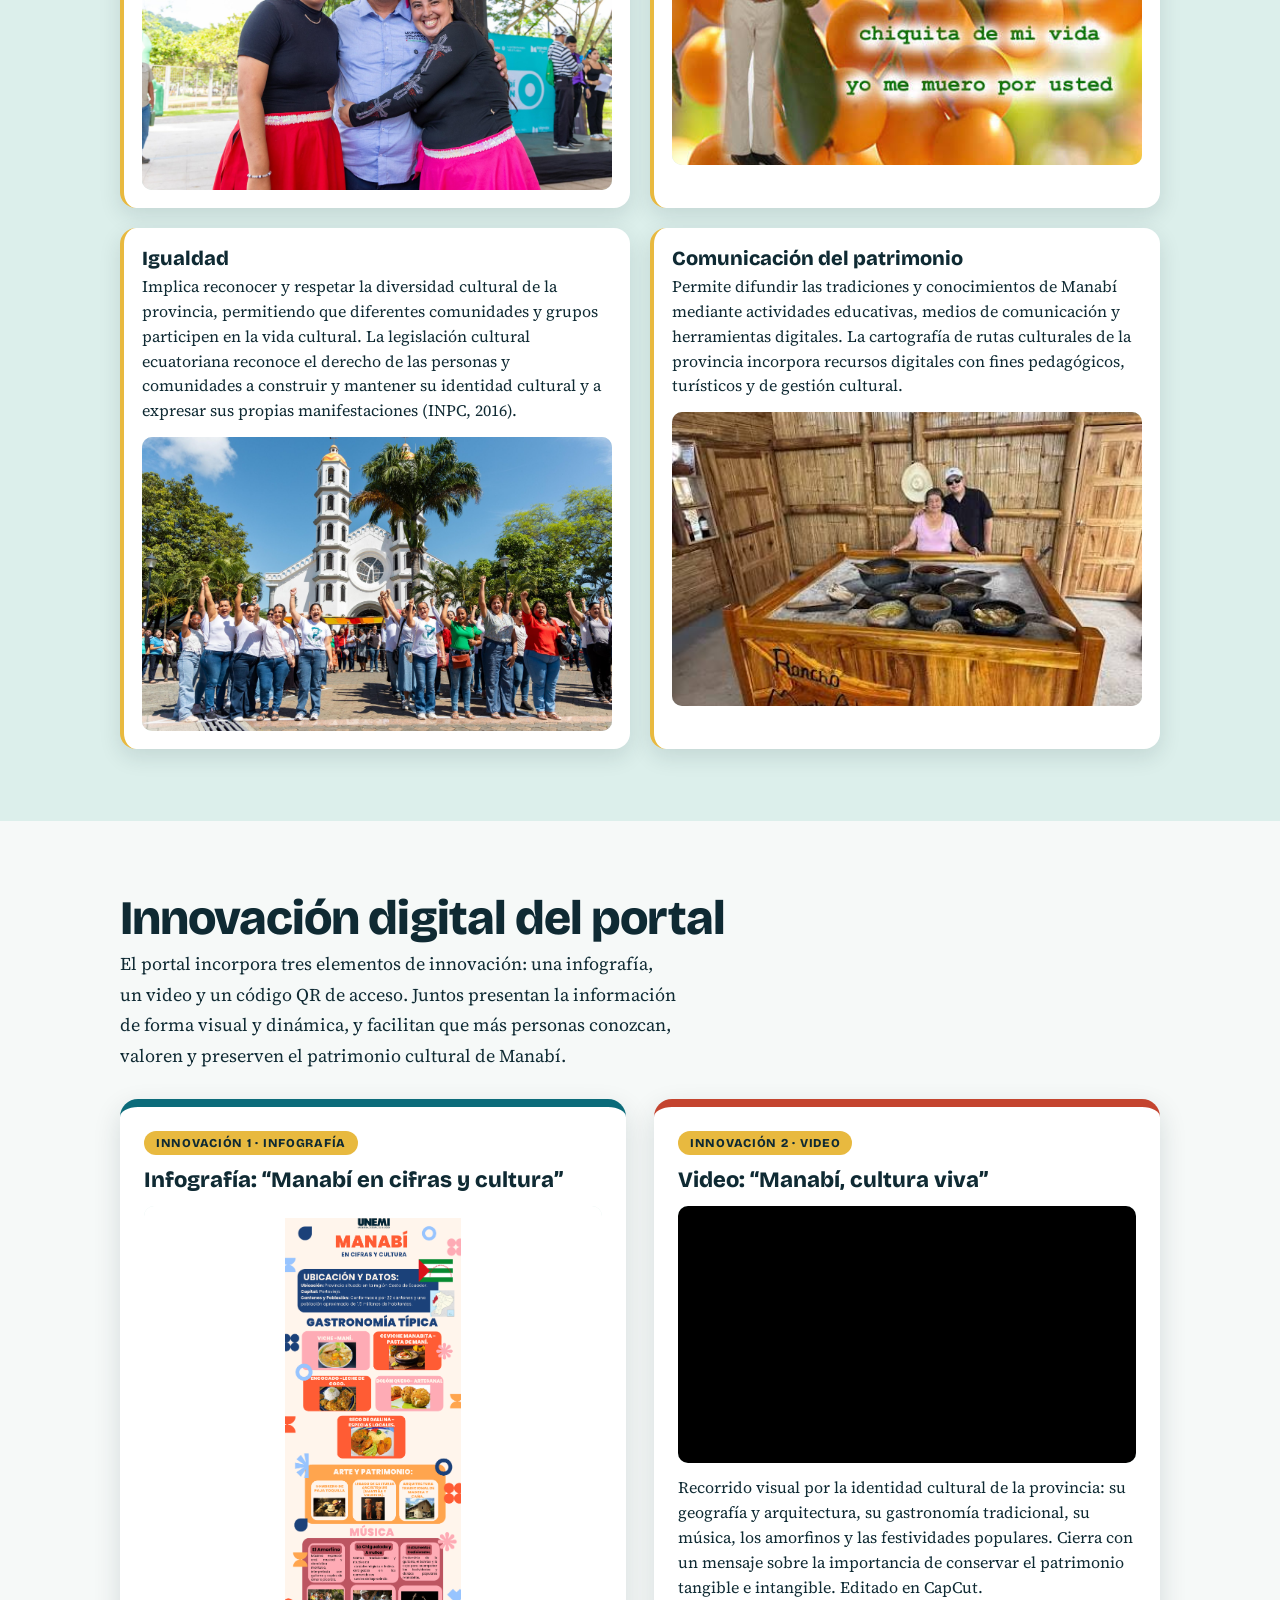
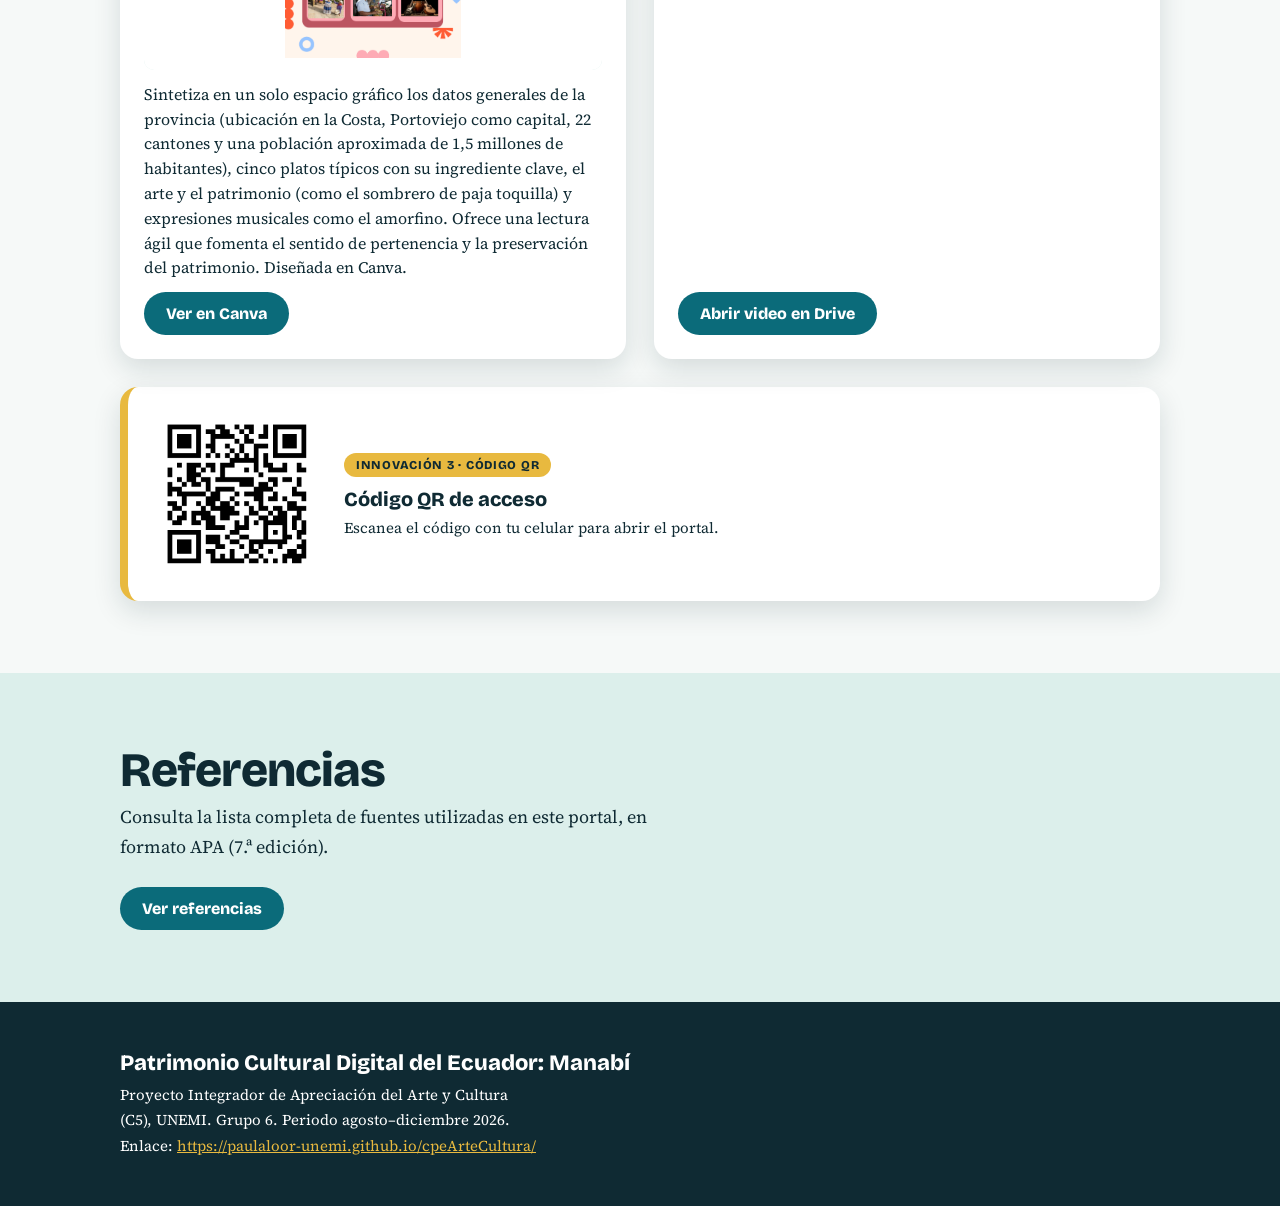
==== commit 3e722830: "Adjust marquee height and width for responsiveness" ====
--- a/index.html
+++ b/index.html
@@ -13,7 +13,7 @@
 #provincia .ph{aspect-ratio:1/1;background:#fff}
 #provincia .ph img{object-fit:contain;background:#fff}
 @media(min-width:761px){#provincia .cols{grid-template-columns:1fr 1.3fr}}
-.marquee{position:relative;overflow:hidden;height:clamp(170px,24vw,300px);background:var(--espuma);border-bottom:4px solid var(--paja)}
+.marquee{position:relative;overflow:hidden;height:clamp(190px,30vw,340px);background:var(--espuma);border-bottom:4px solid var(--paja)}
 .marquee img{position:absolute;top:50%;left:0;height:86%;width:auto;max-width:none;animation:pasa 20s linear infinite;will-change:transform}
 .marquee:hover img{animation-play-state:paused}
 @keyframes pasa{from{transform:translate(100vw,-50%)}to{transform:translate(-100%,-50%)}}
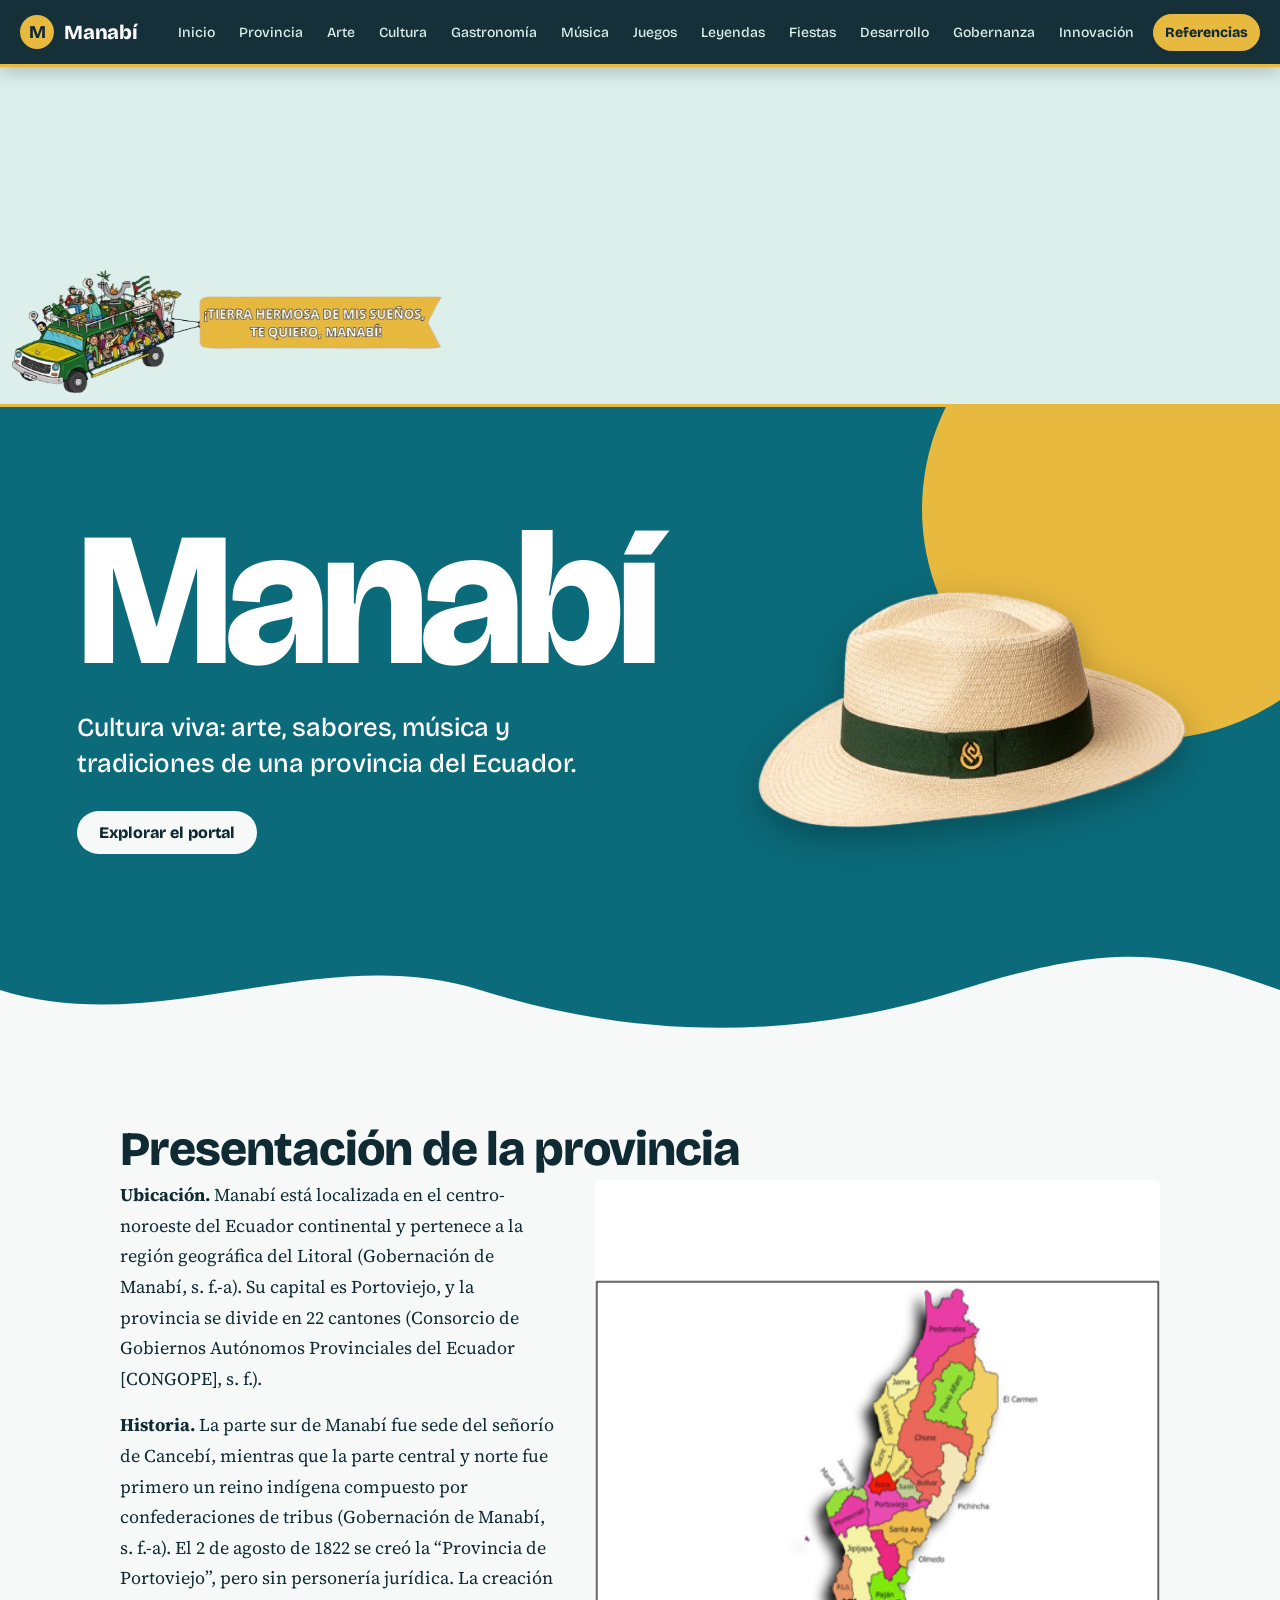
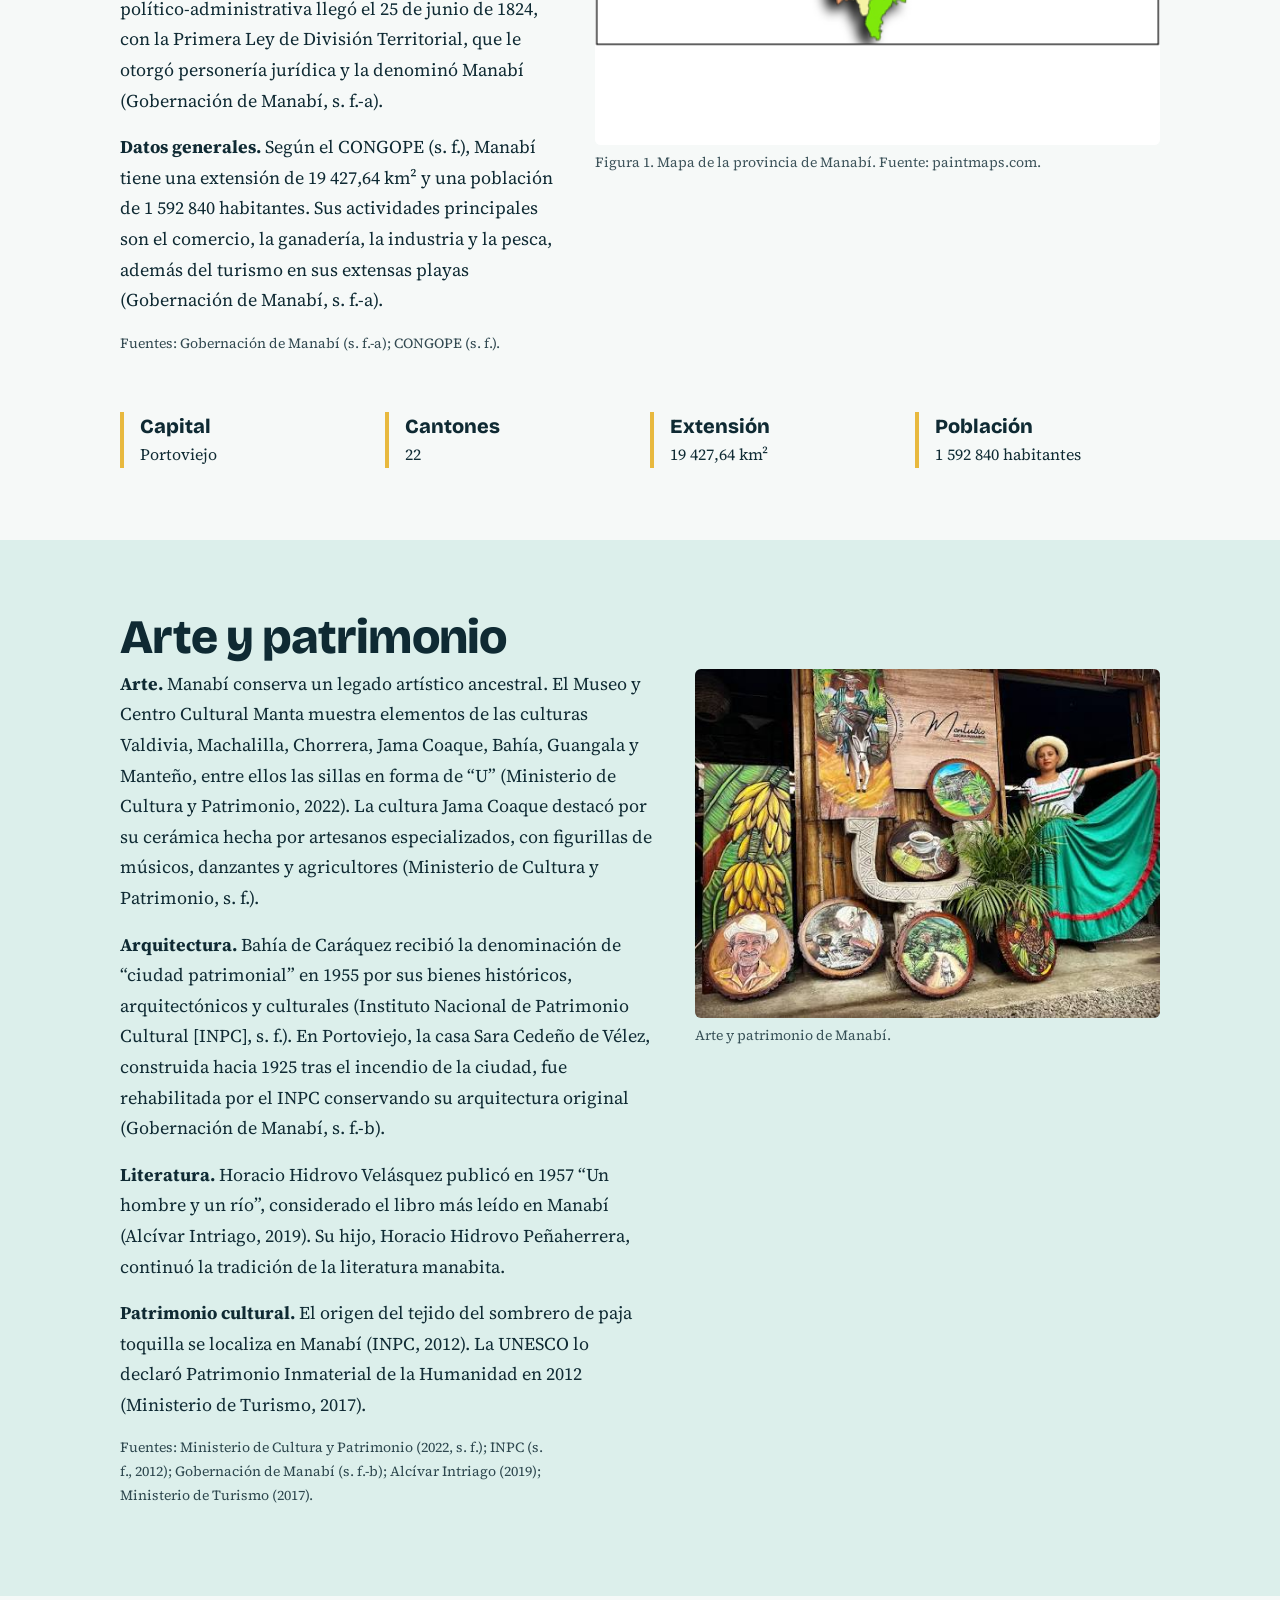
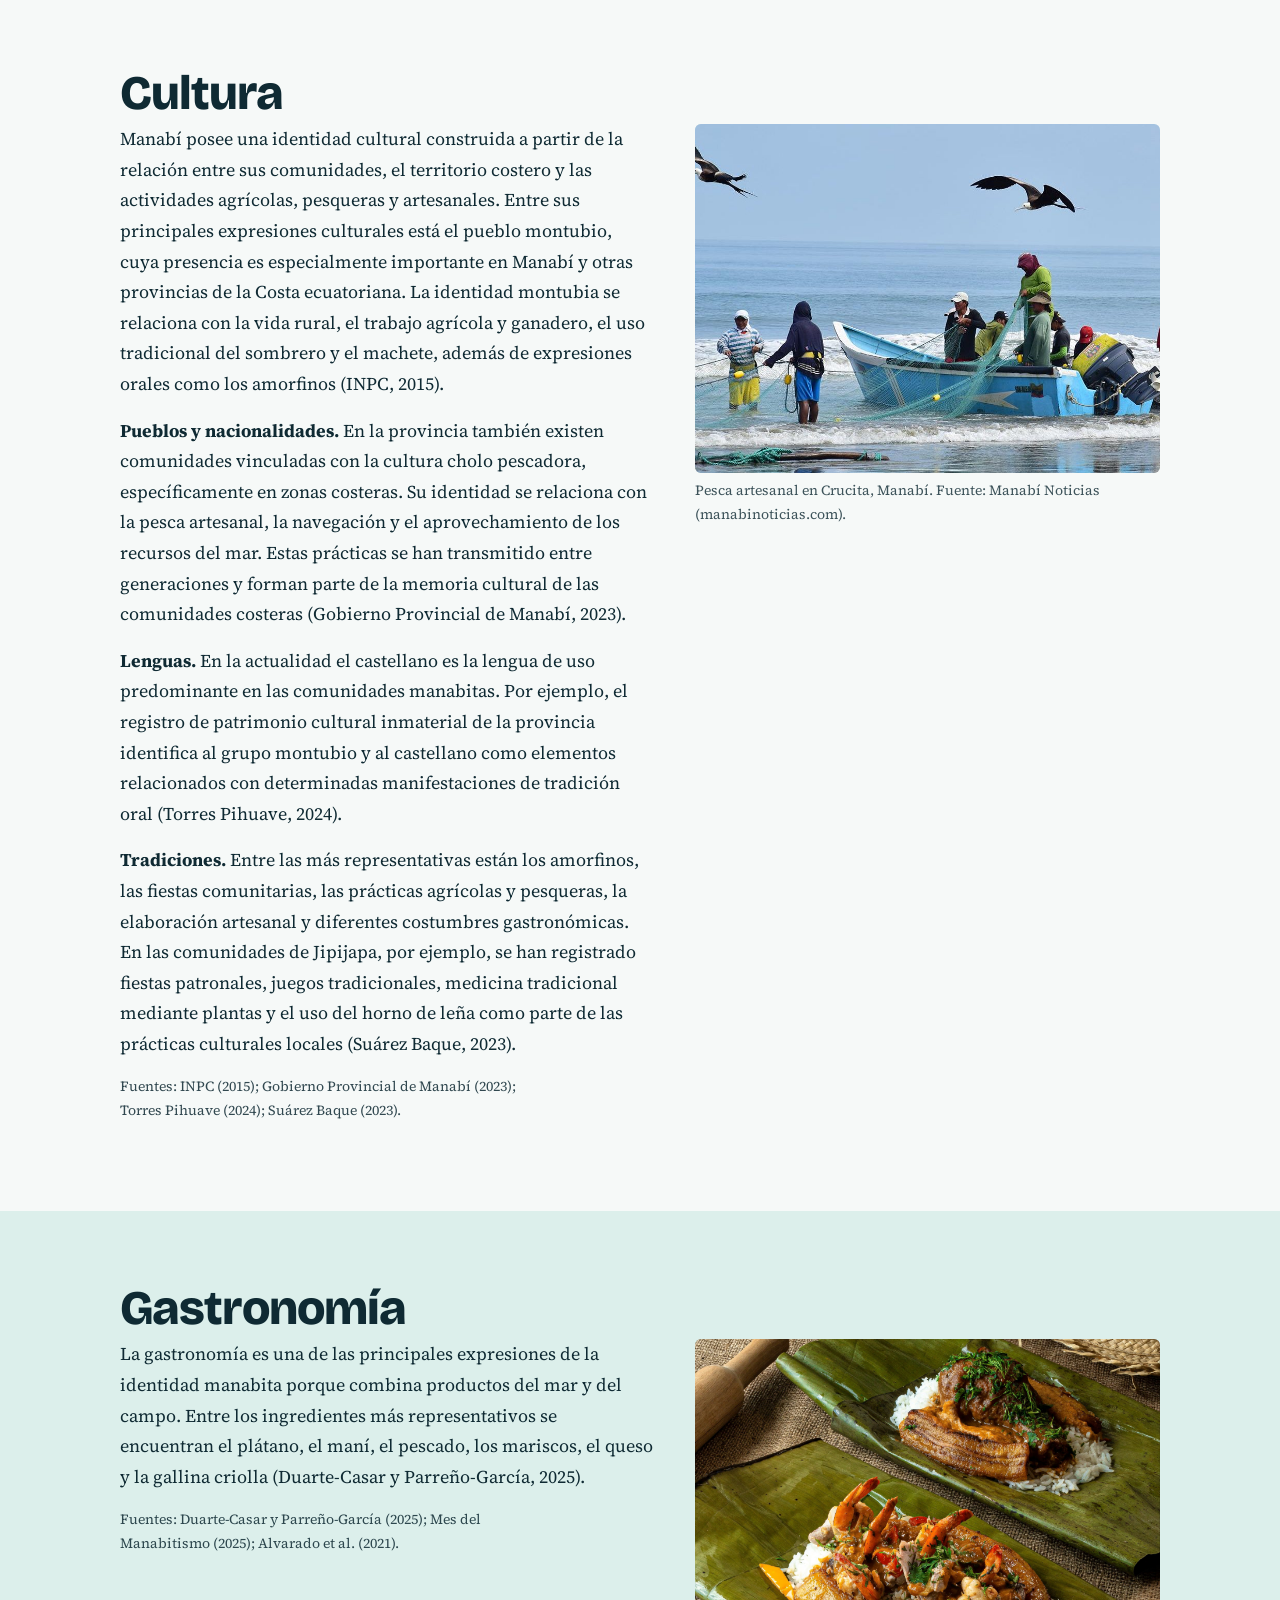
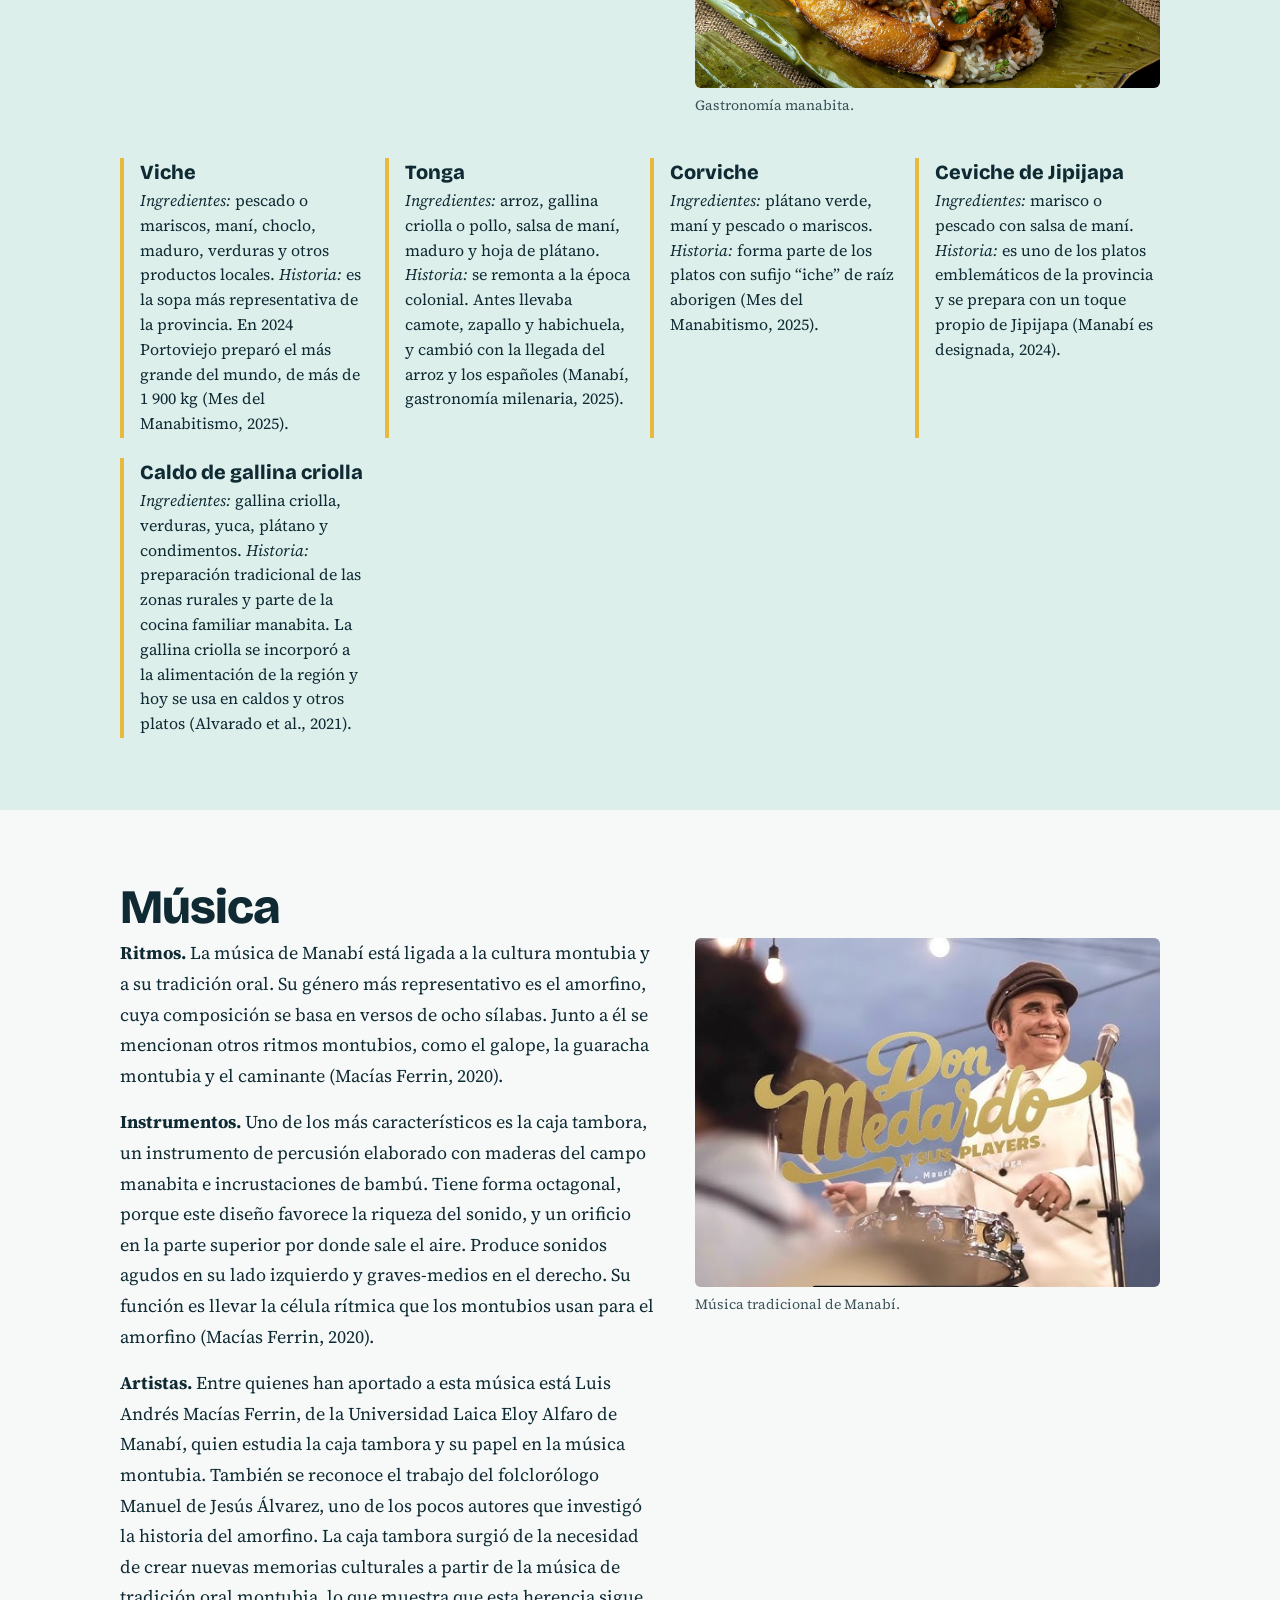
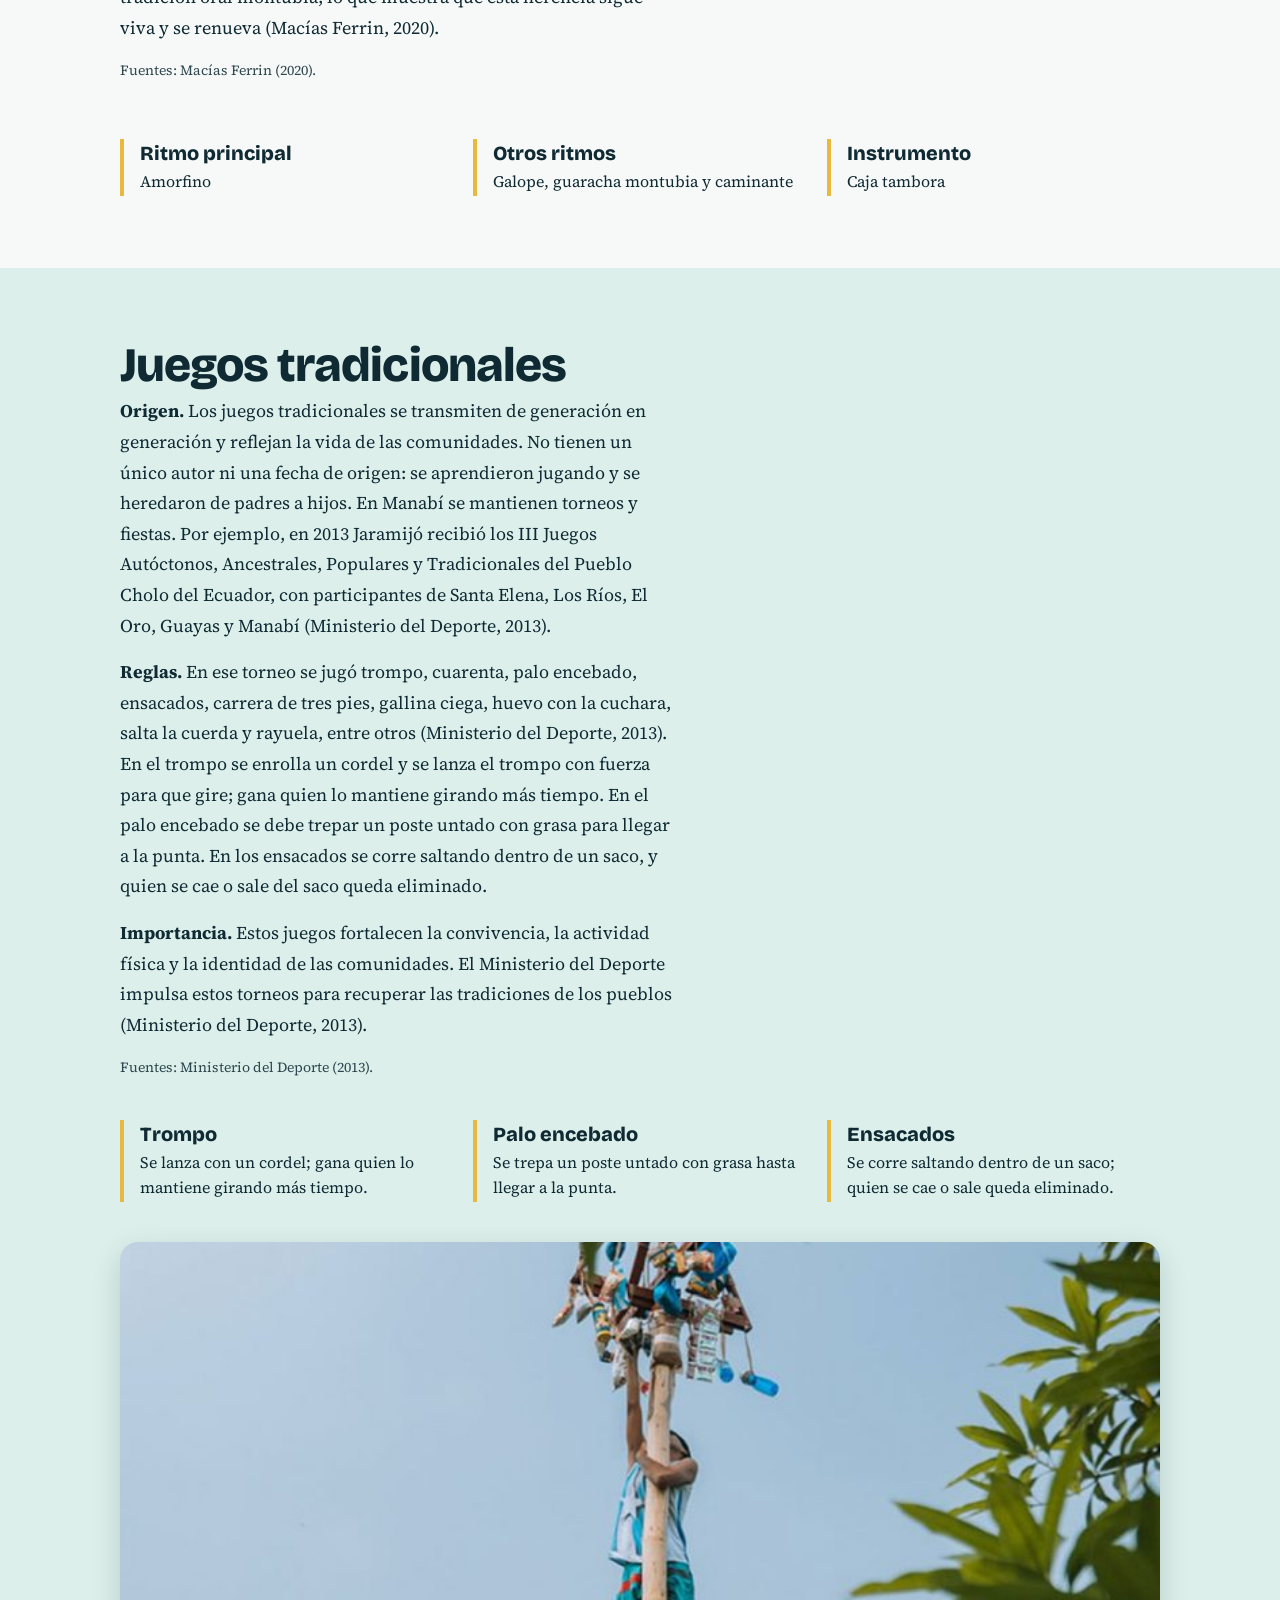
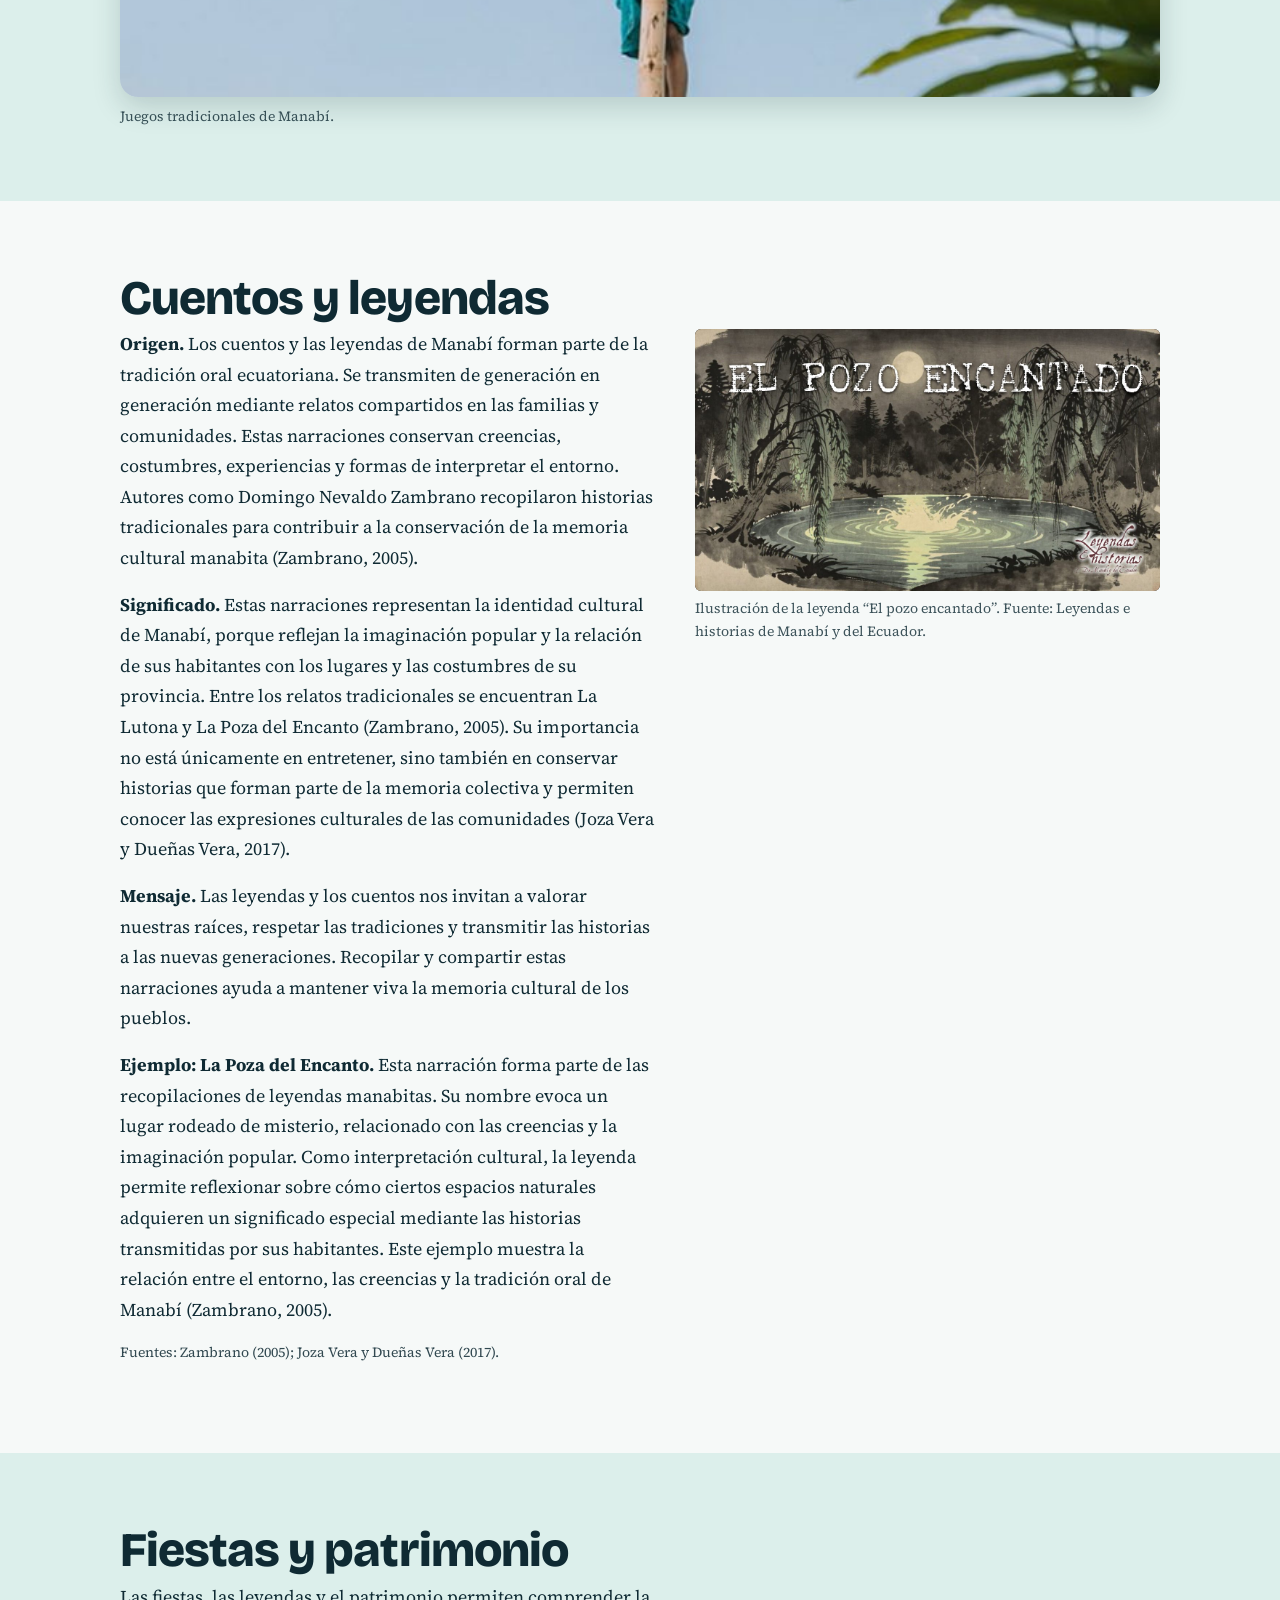
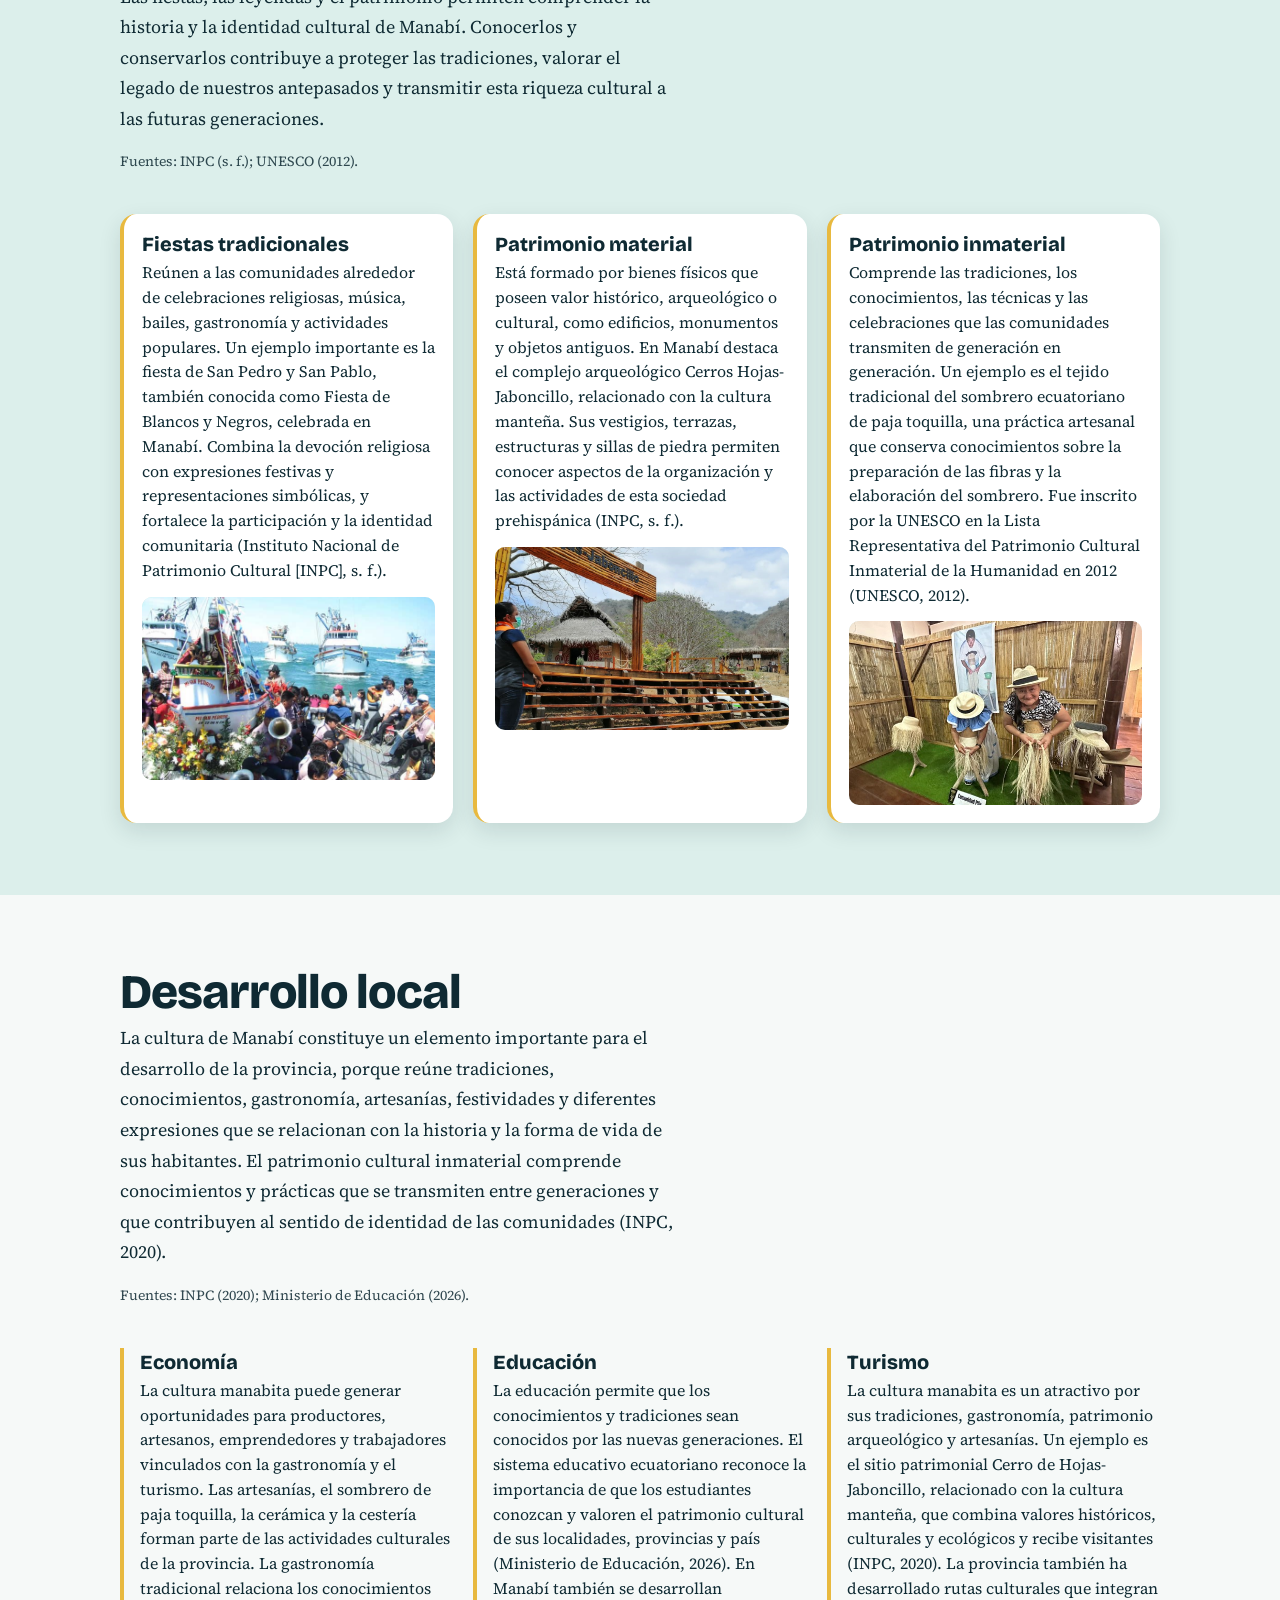
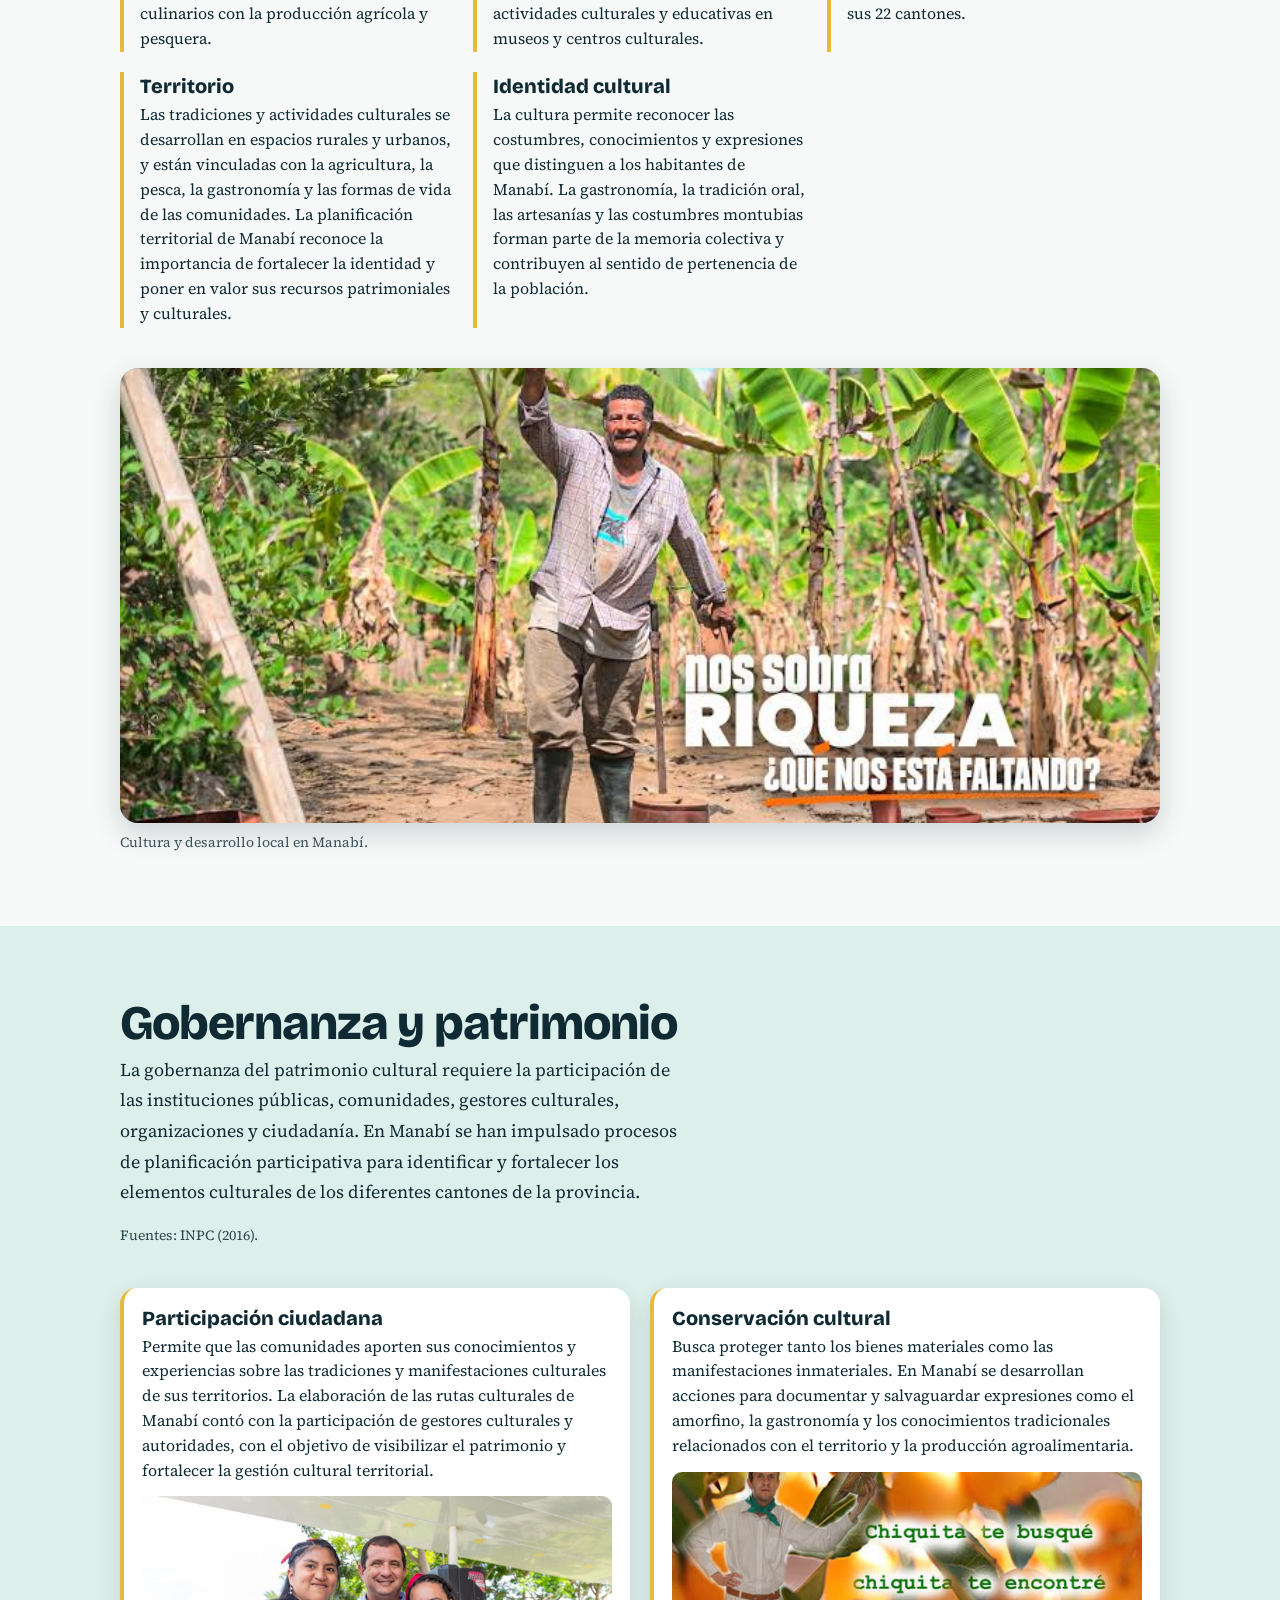
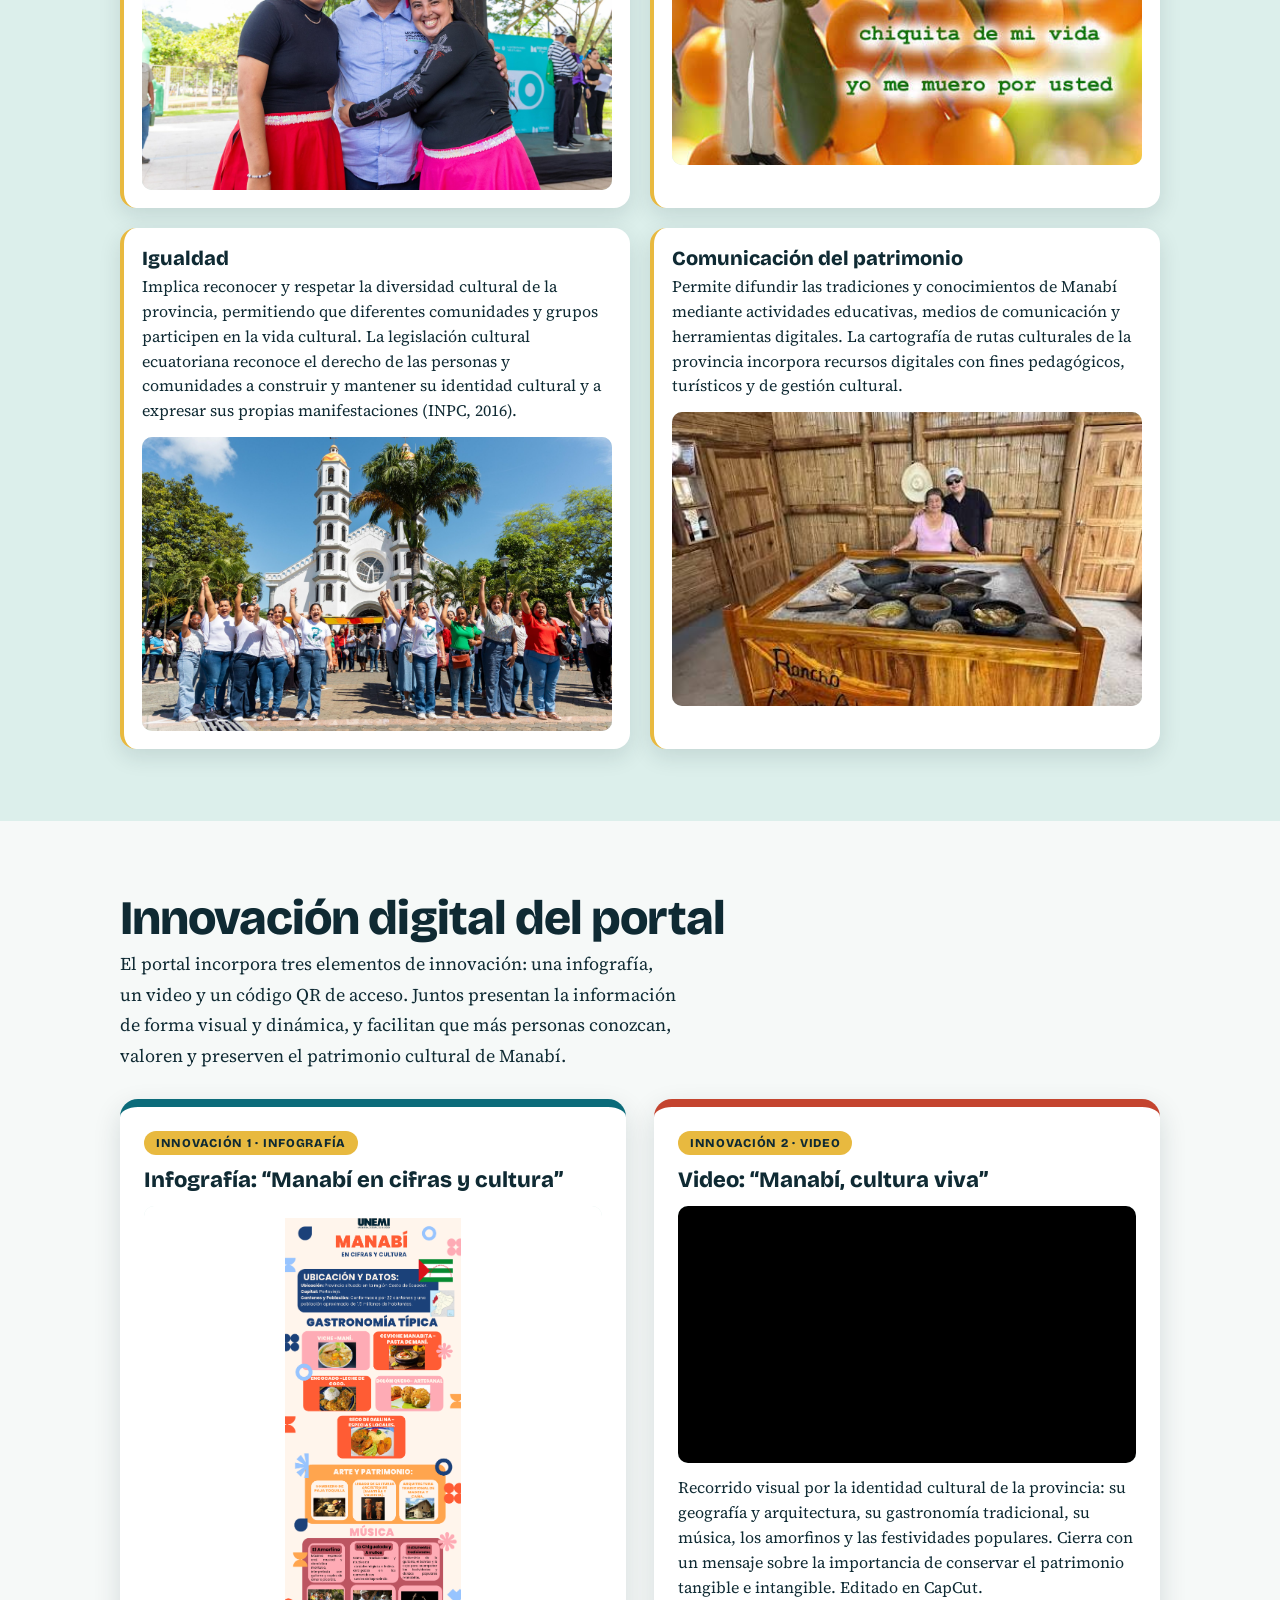
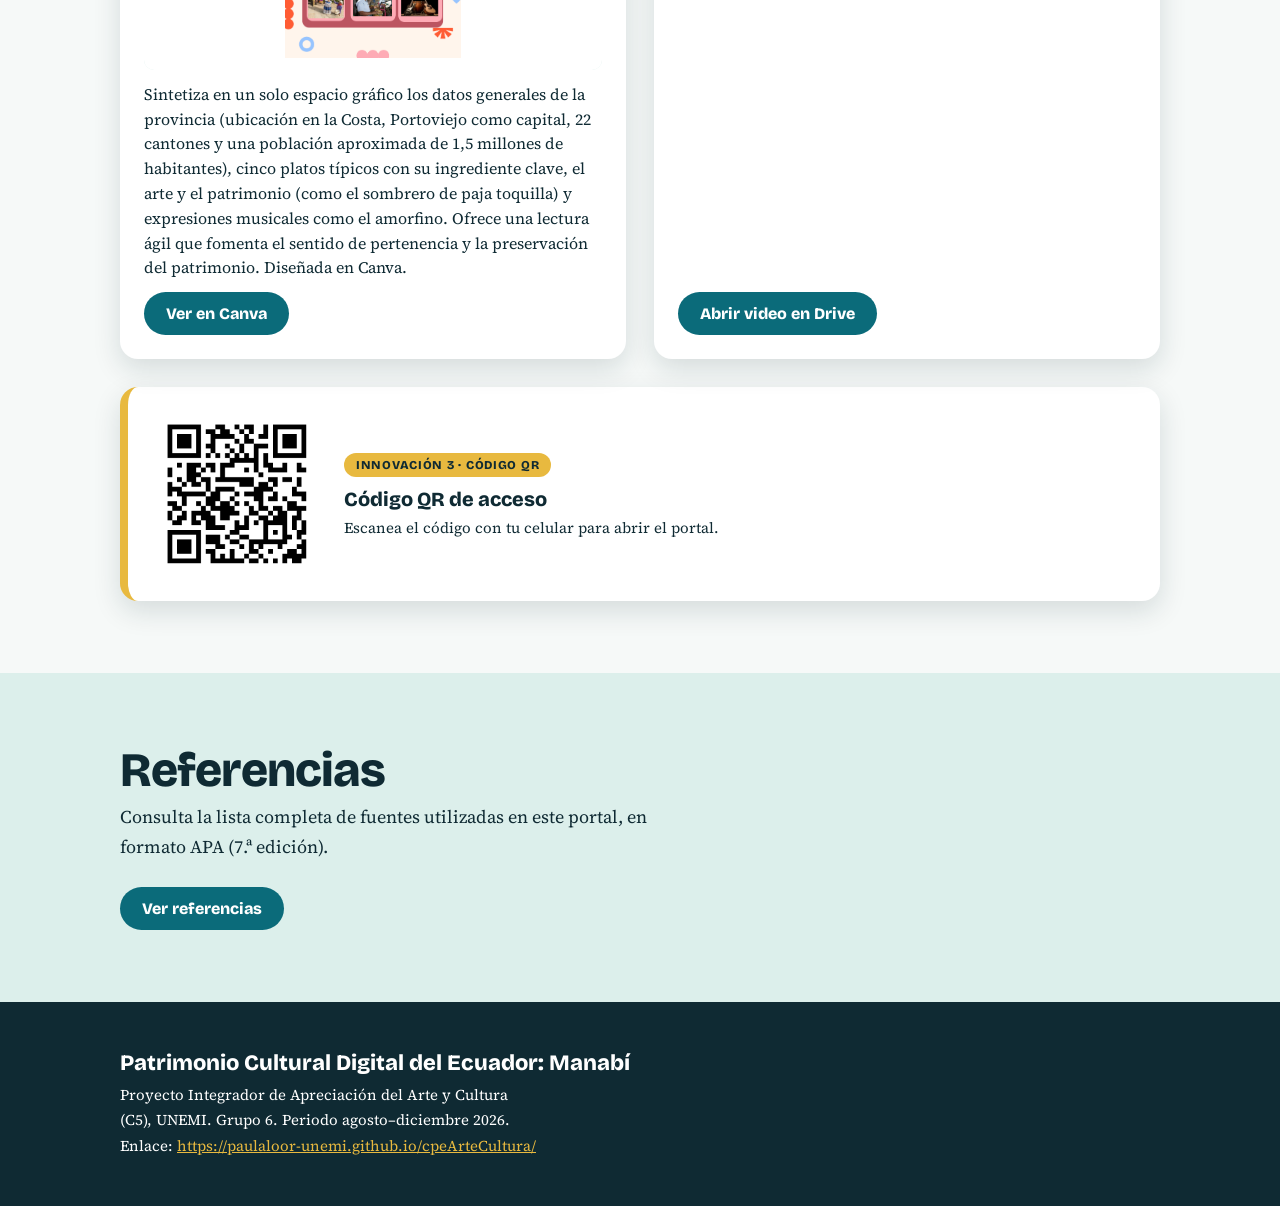
==== commit fc747a4a: "Update marquee styles and image positioning Reduced the border thickness of the marquee and adjusted" ====
--- a/index.html
+++ b/index.html
@@ -13,8 +13,8 @@
 #provincia .ph{aspect-ratio:1/1;background:#fff}
 #provincia .ph img{object-fit:contain;background:#fff}
 @media(min-width:761px){#provincia .cols{grid-template-columns:1fr 1.3fr}}
-.marquee{position:relative;overflow:hidden;height:clamp(190px,30vw,340px);background:var(--espuma);border-bottom:4px solid var(--paja)}
-.marquee img{position:absolute;top:50%;left:0;height:86%;width:auto;max-width:none;animation:pasa 20s linear infinite;will-change:transform}
+.marquee{position:relative;overflow:hidden;height:clamp(190px,30vw,340px);background:var(--espuma);border-bottom:3px solid var(--paja)}
+.marquee img{position:absolute;top:40%;left:0;height:76%;width:auto;max-width:none;animation:pasa 20s linear infinite;will-change:transform}
 .marquee:hover img{animation-play-state:paused}
 @keyframes pasa{from{transform:translate(100vw,-50%)}to{transform:translate(-100%,-50%)}}
 @media(prefers-reduced-motion:reduce){.marquee img{animation:none;left:50%;transform:translate(-50%,-50%)}}
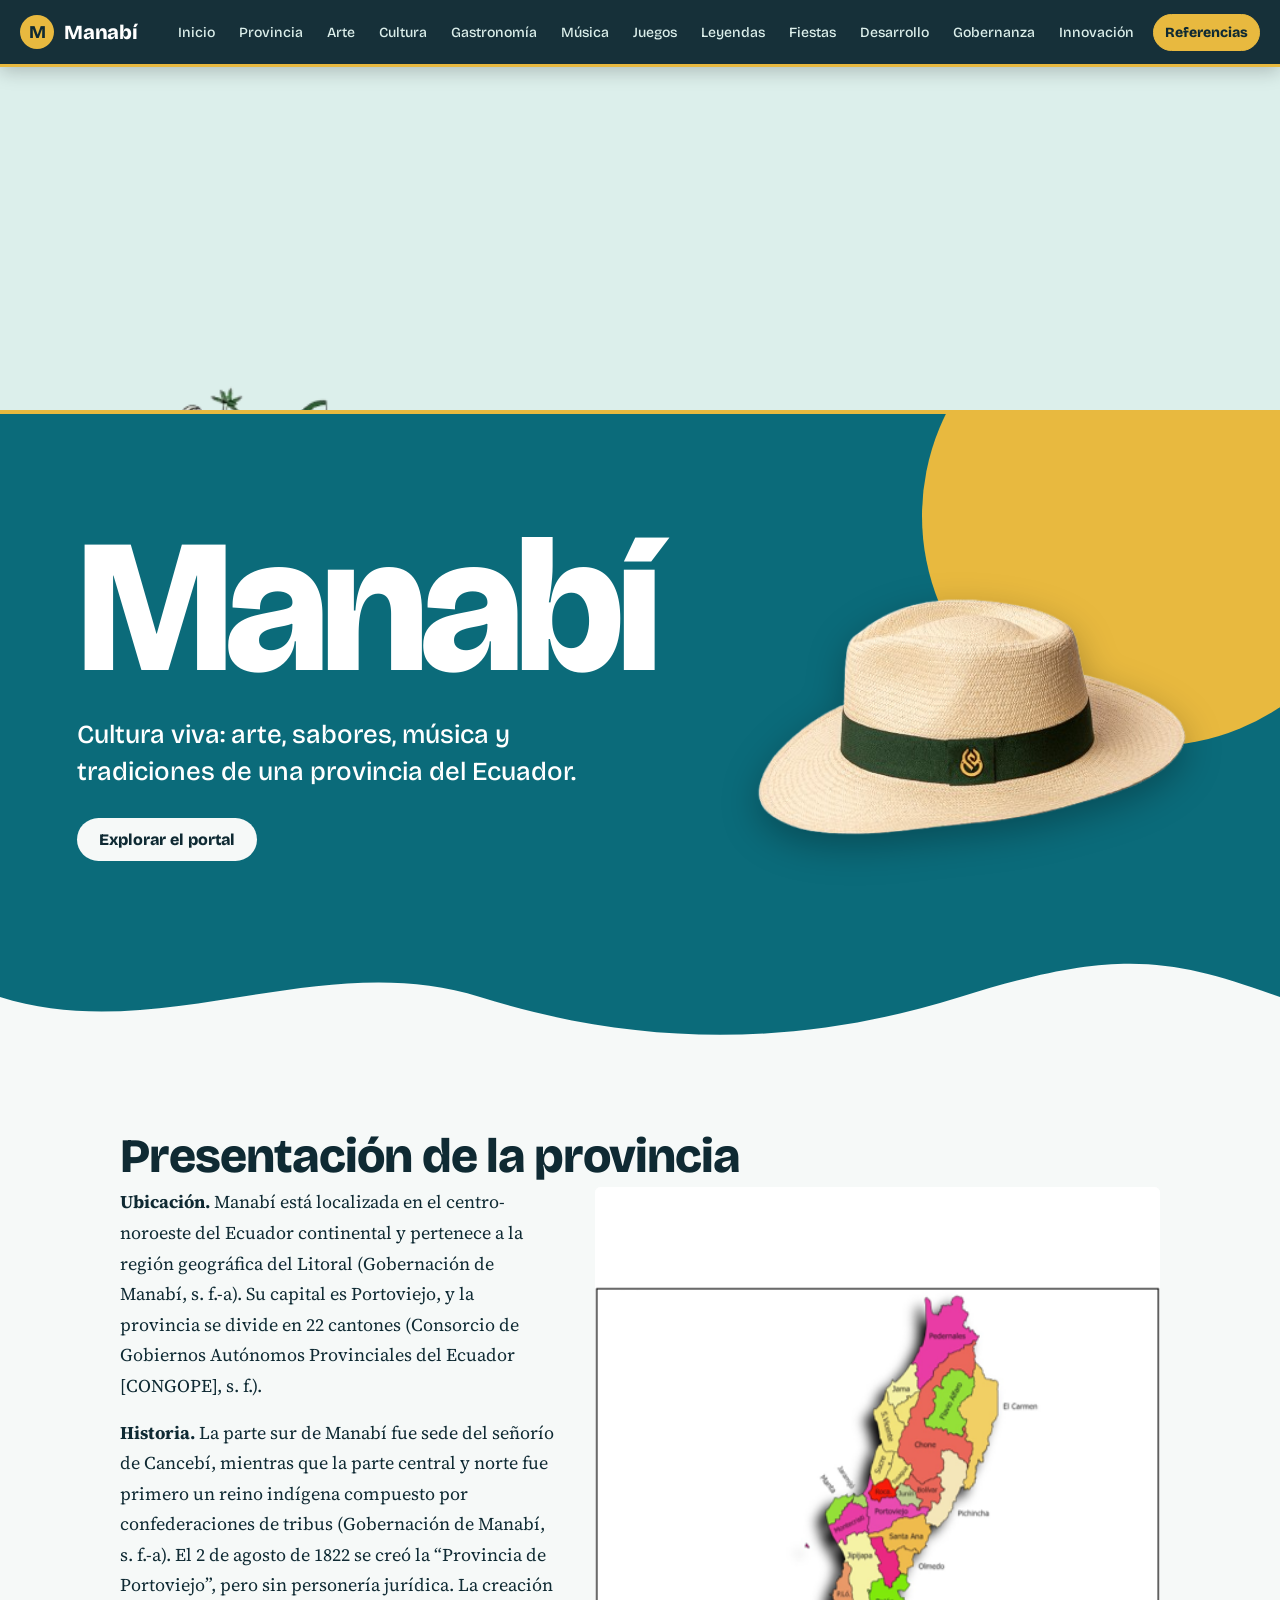
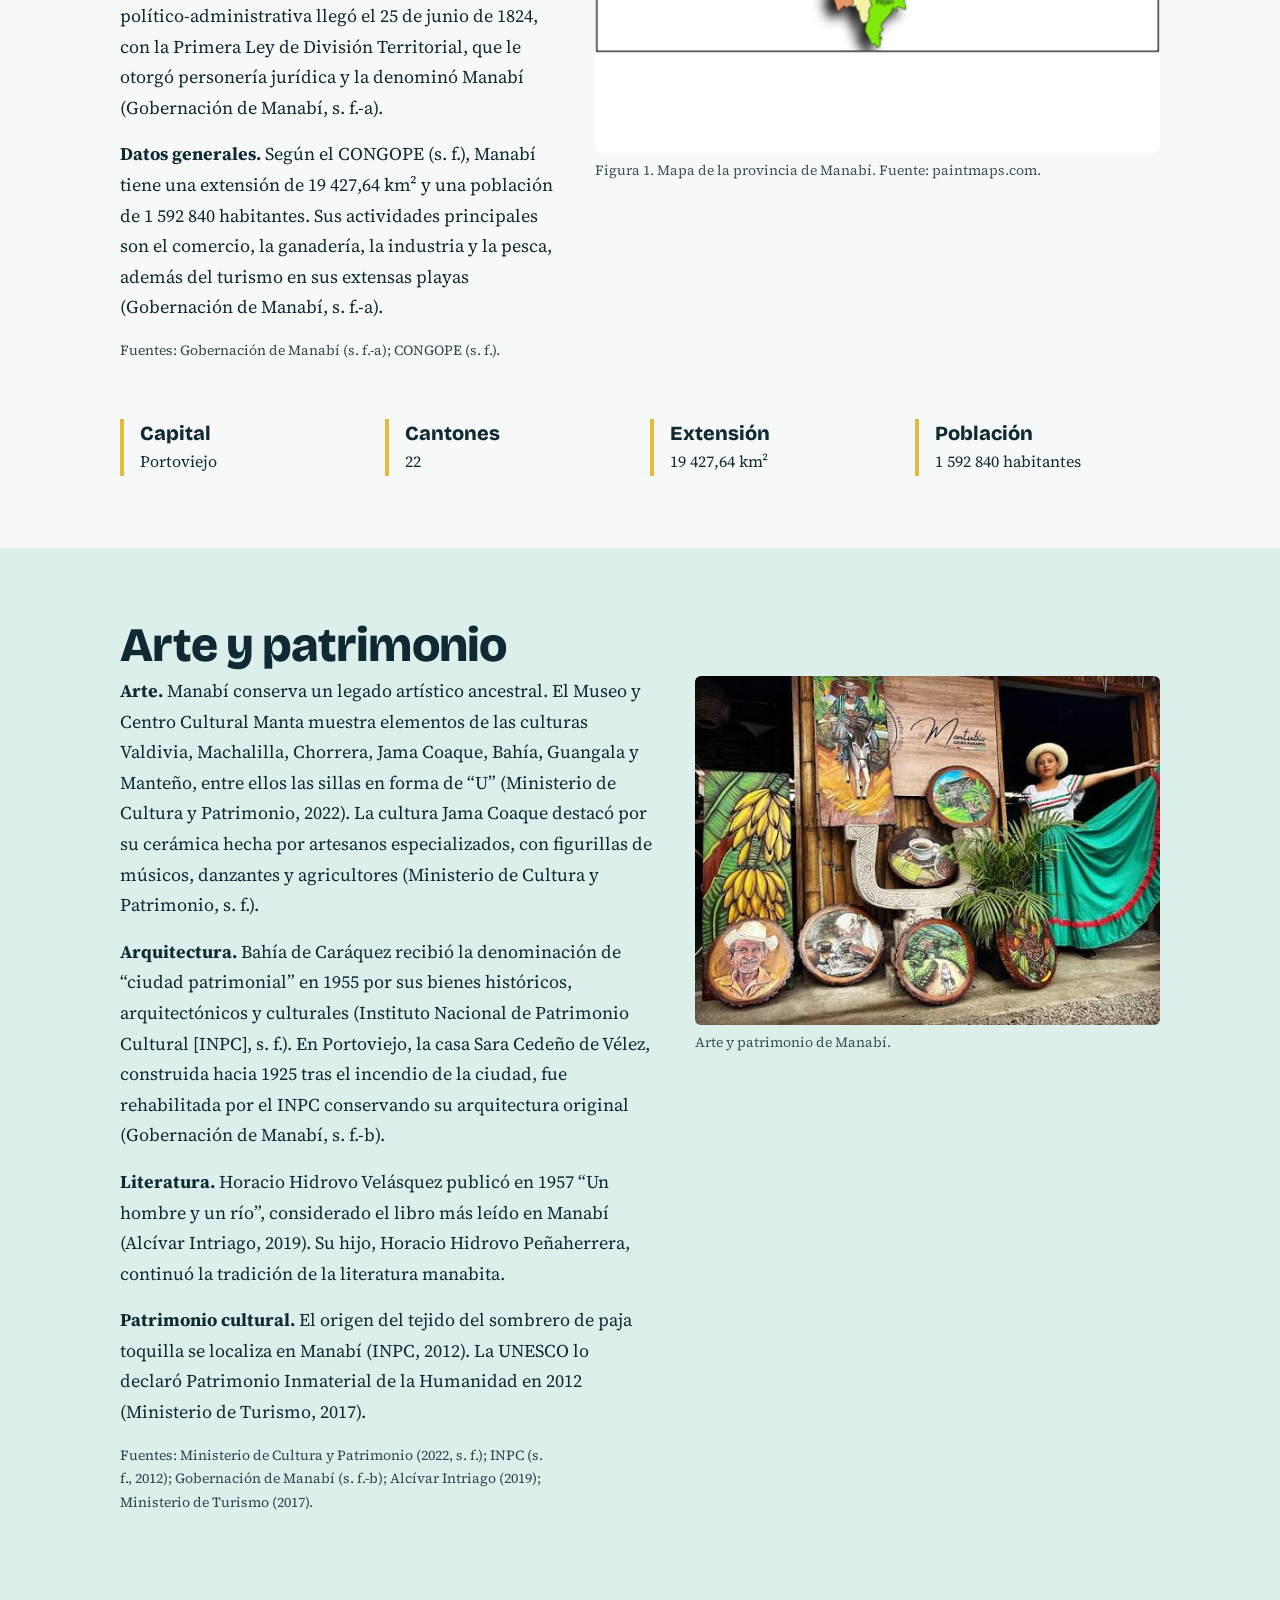
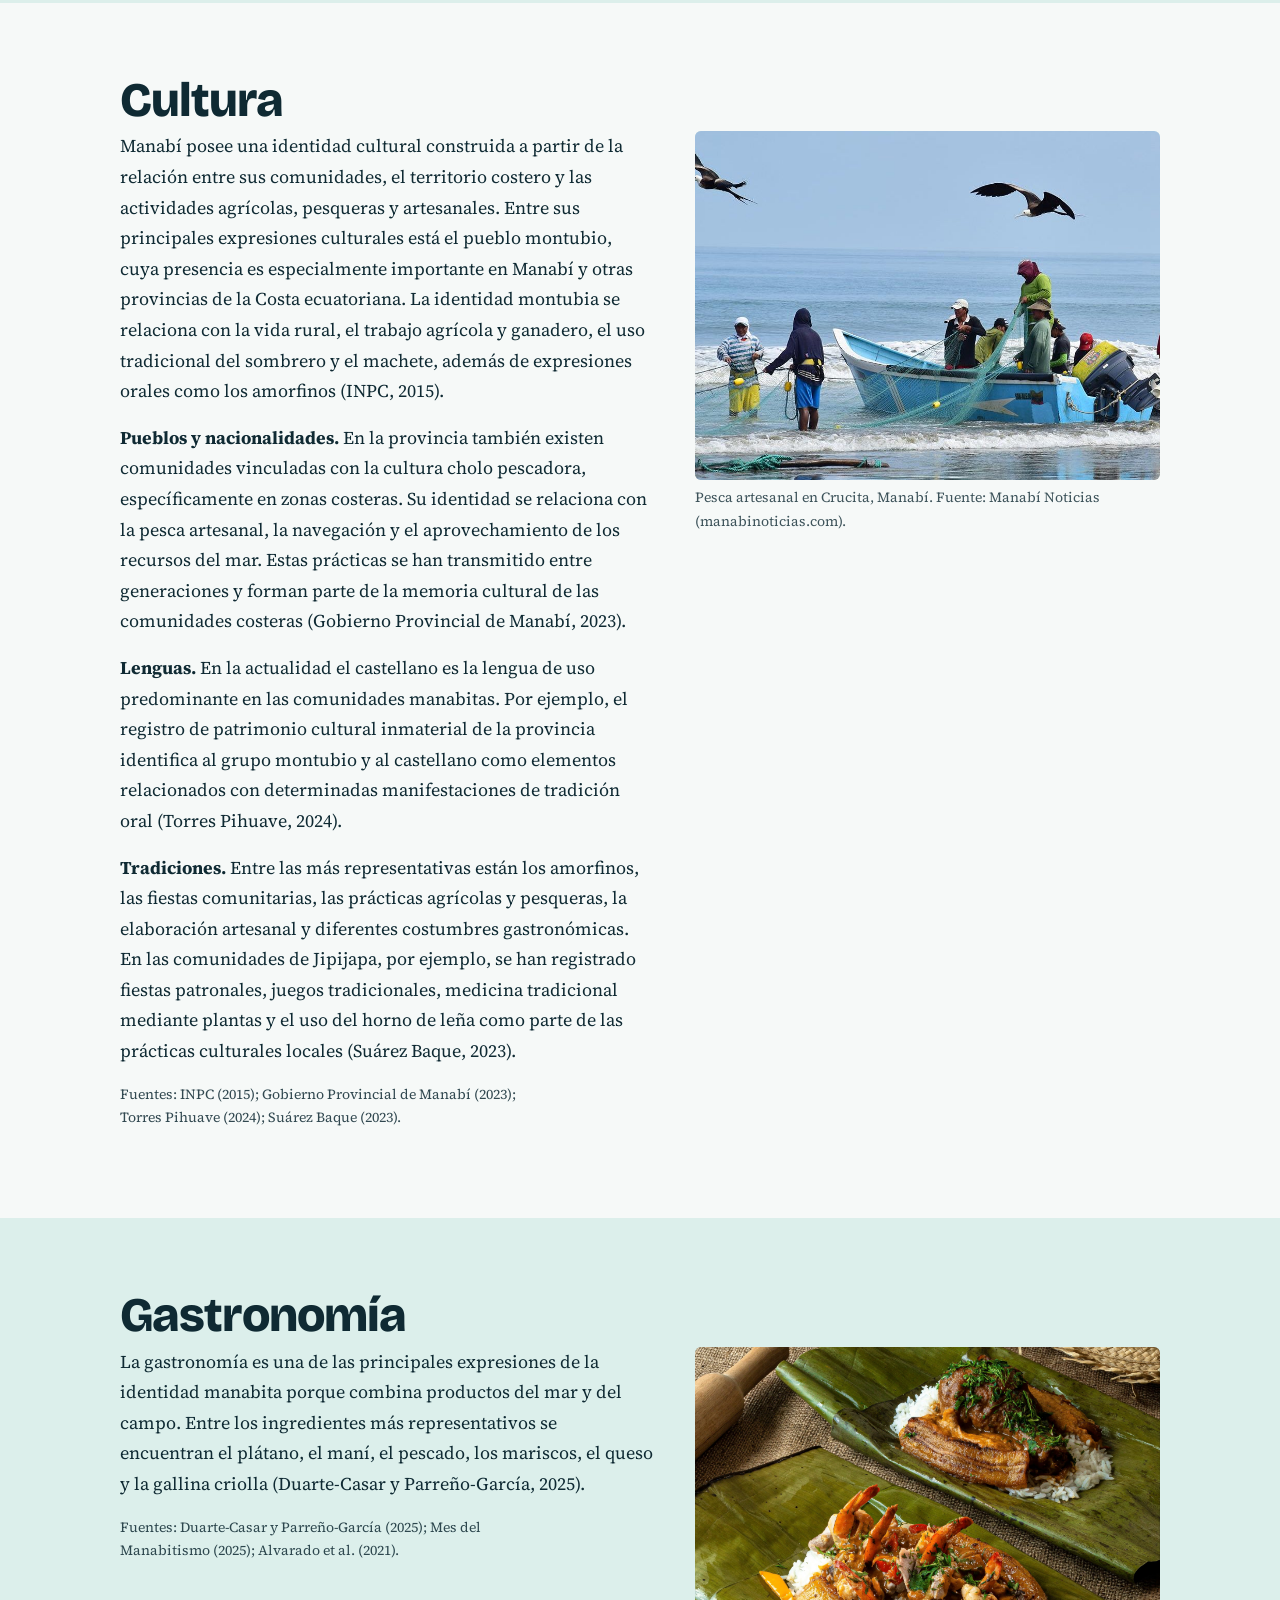
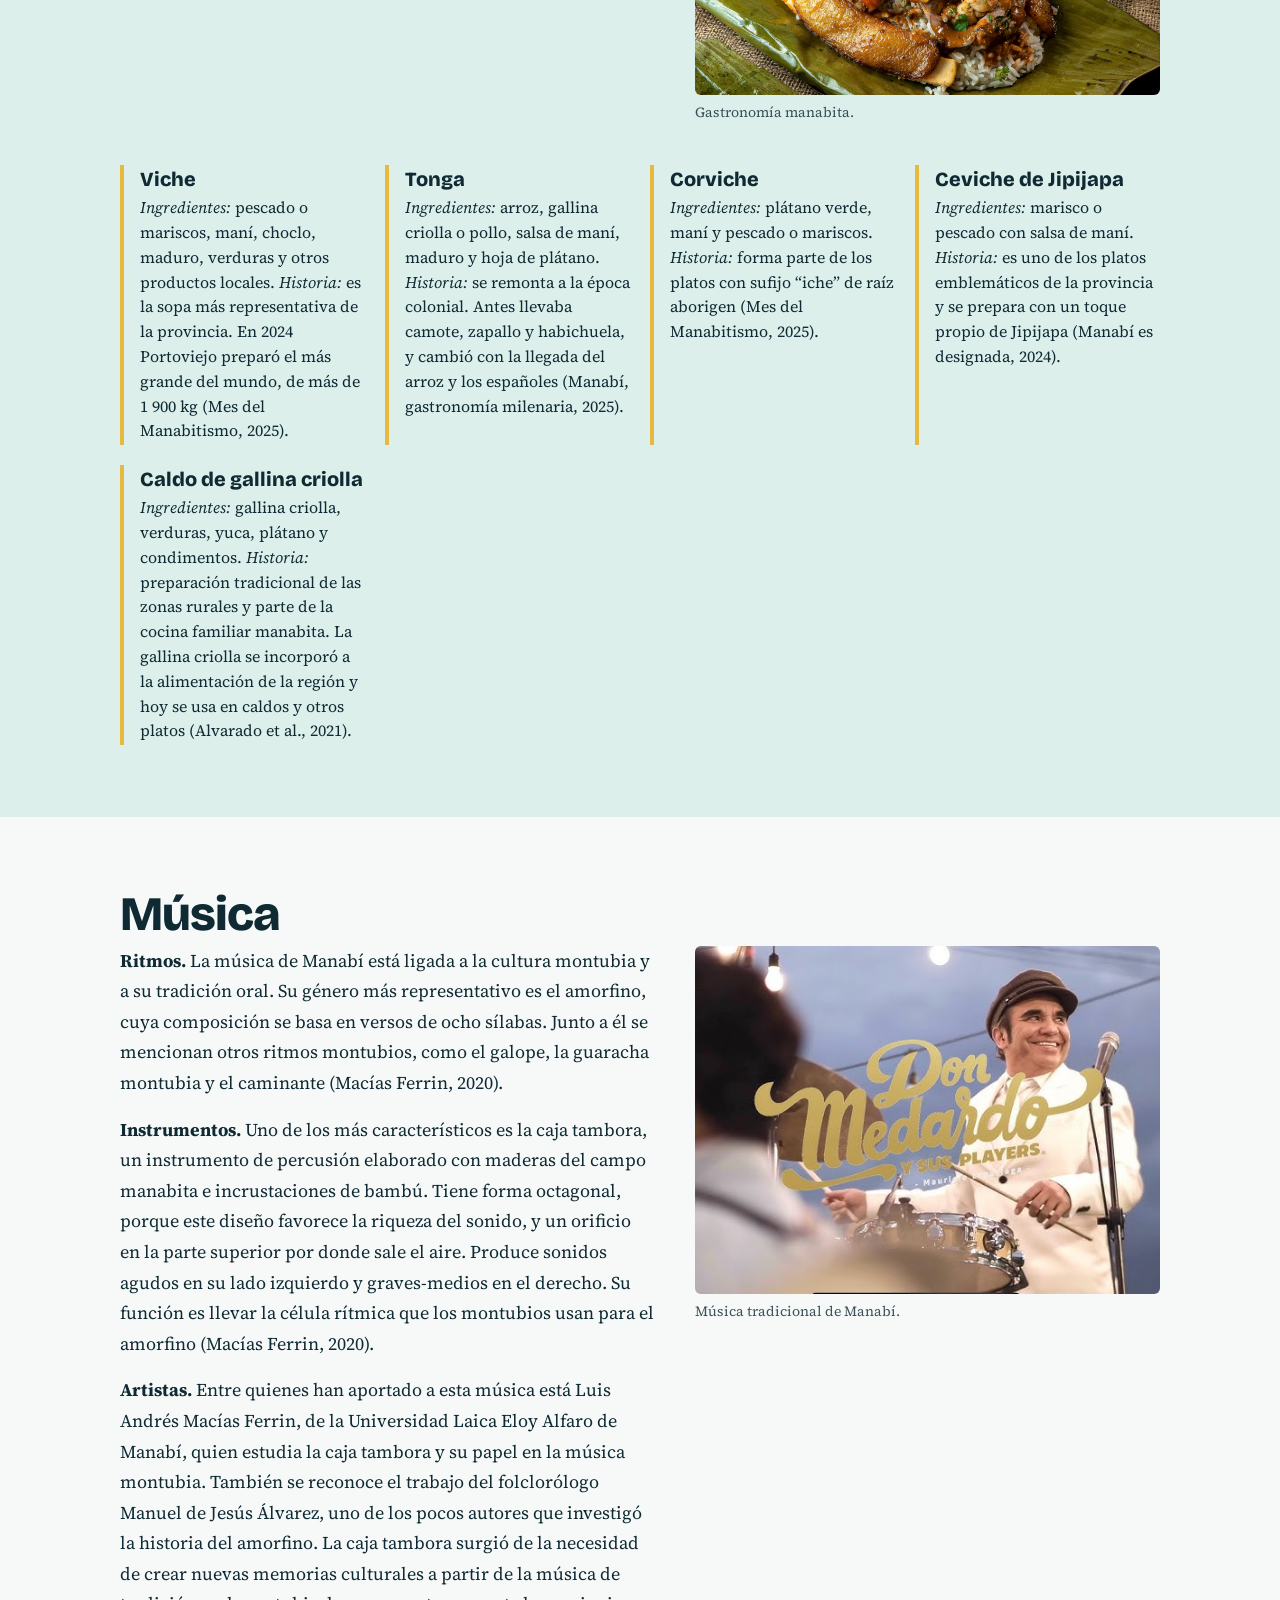
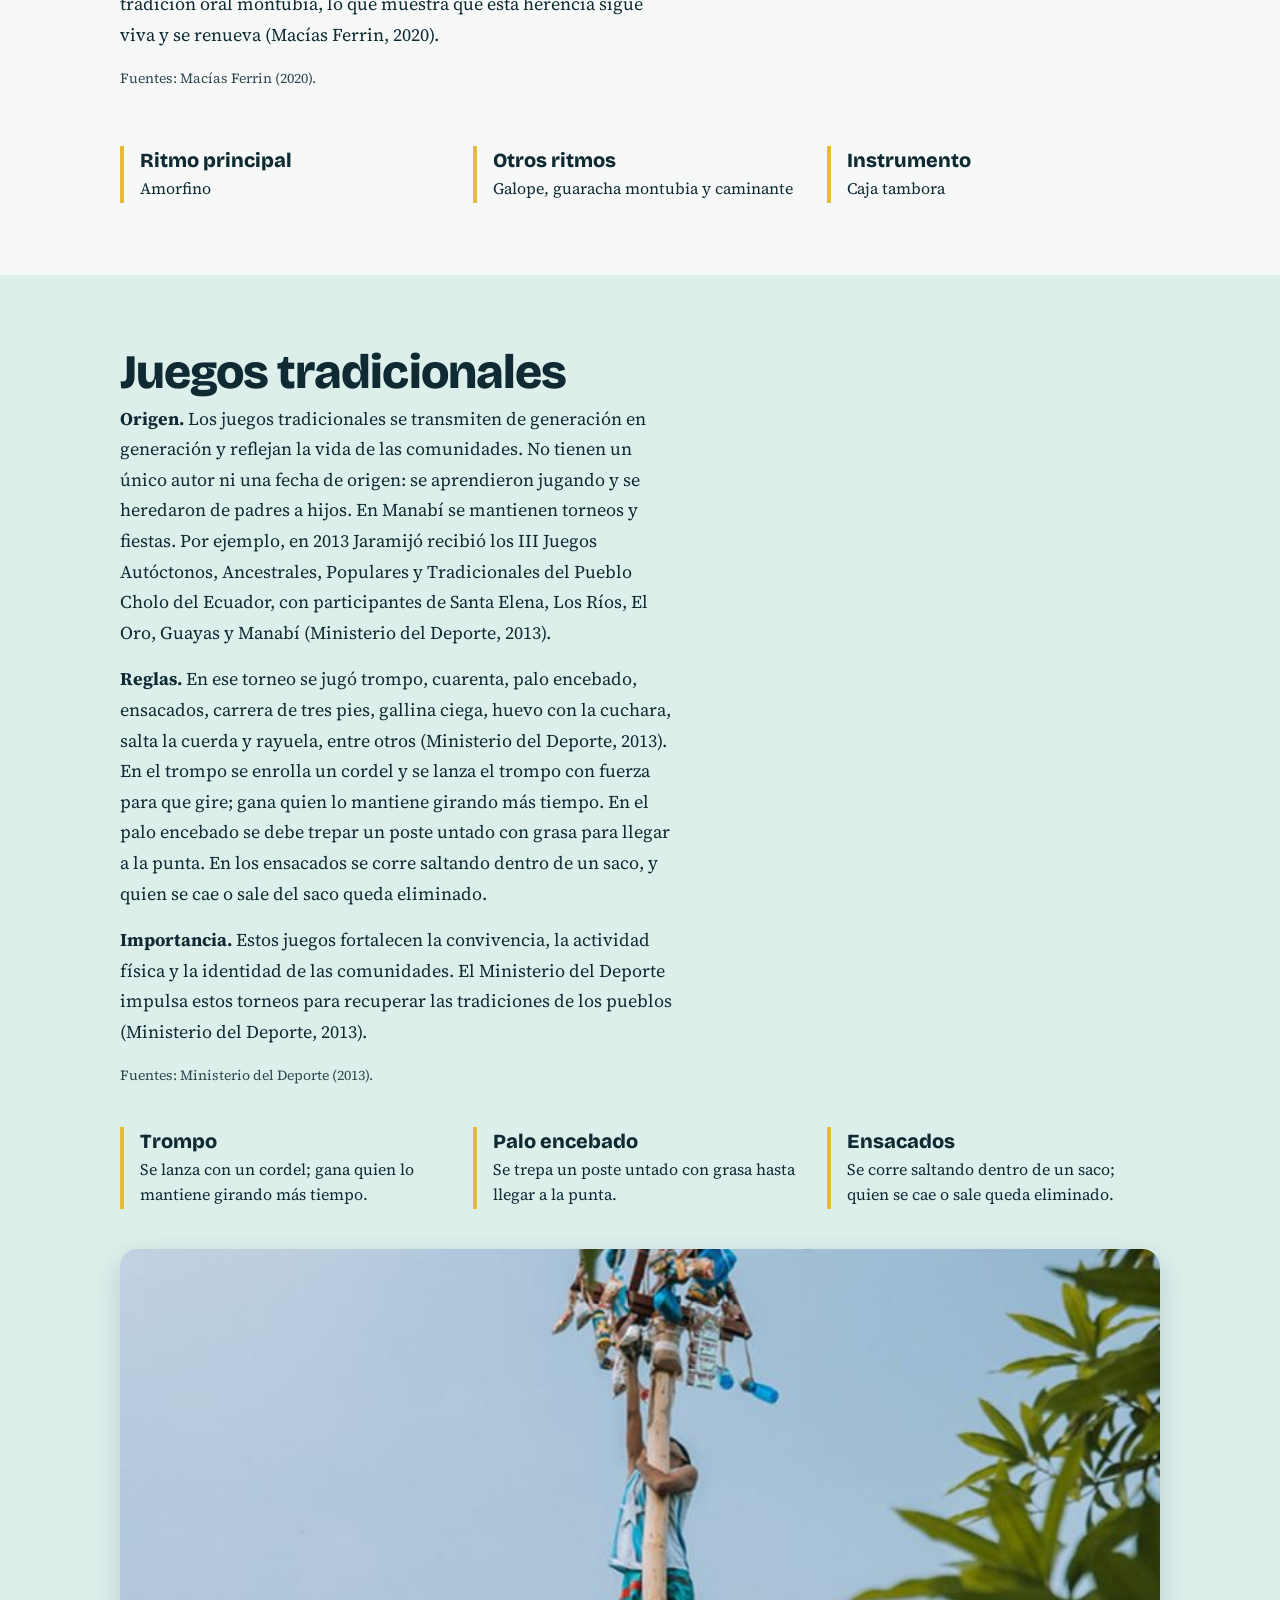
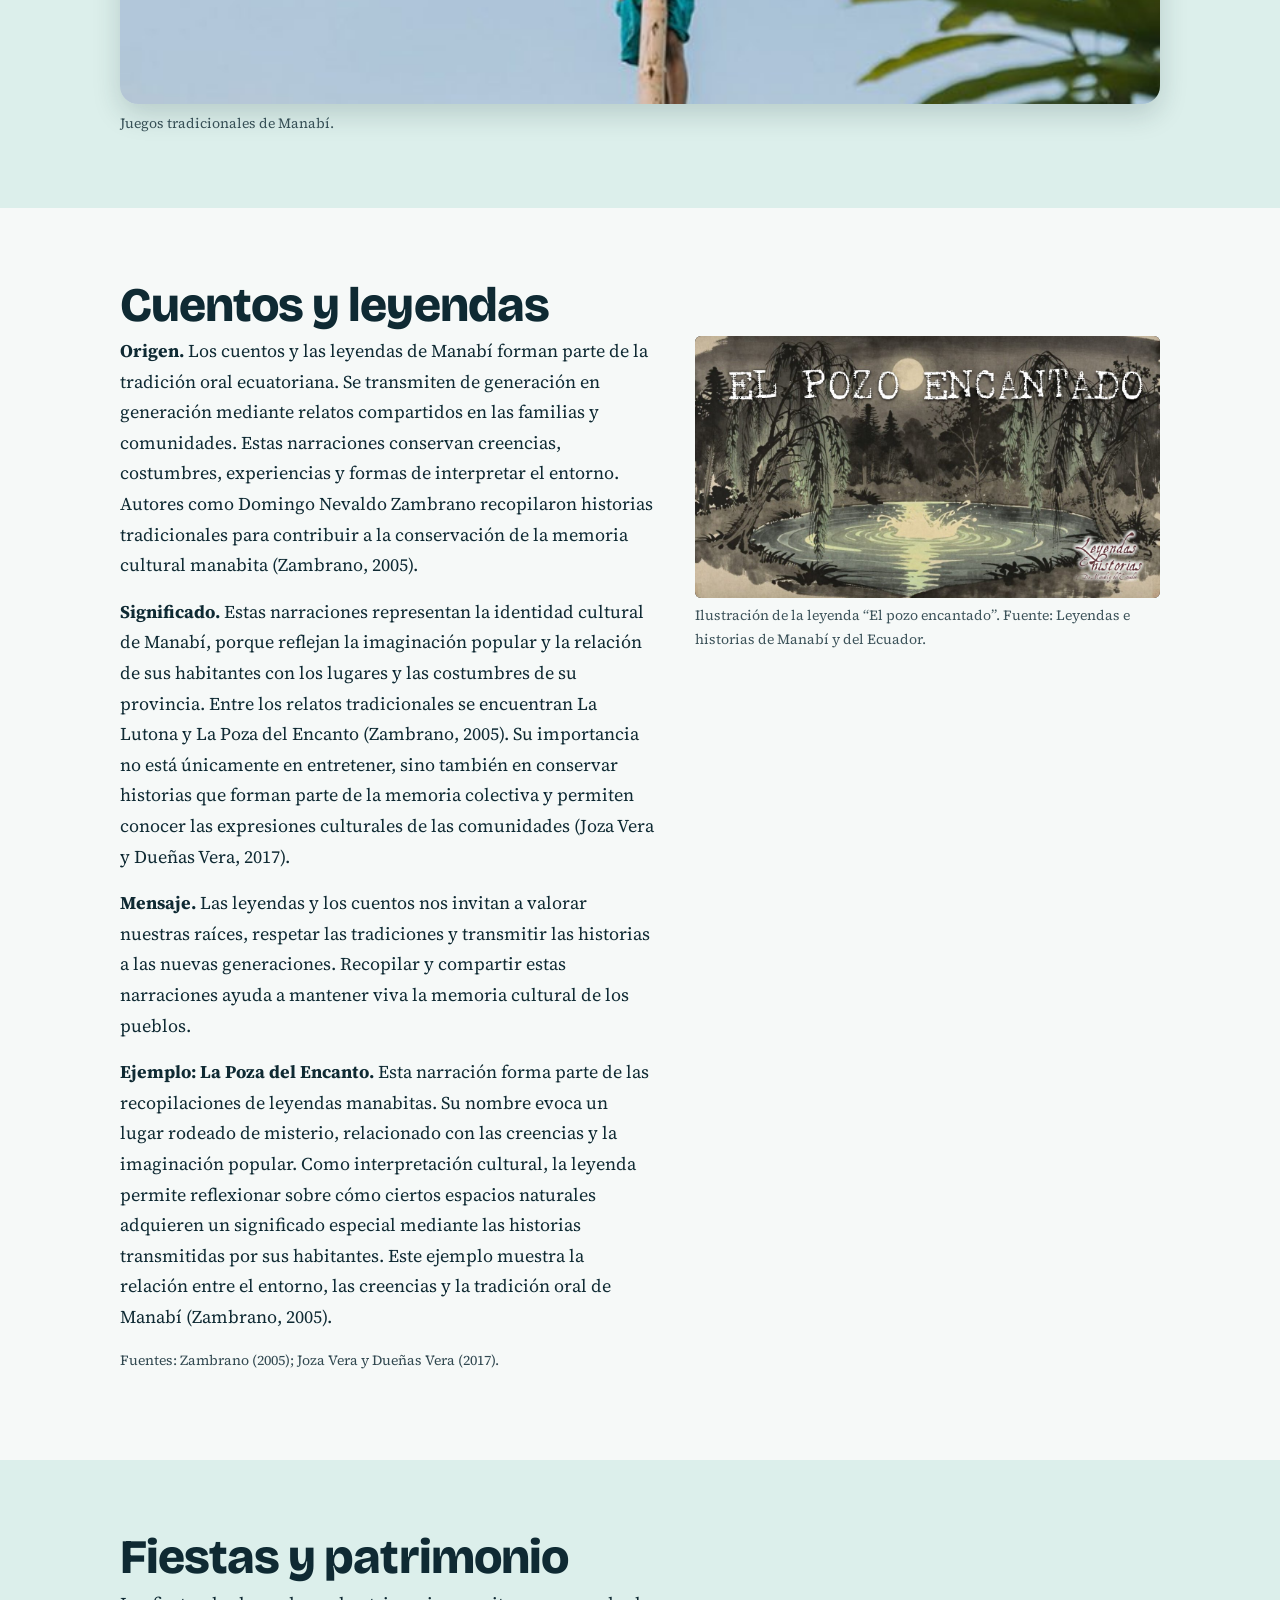
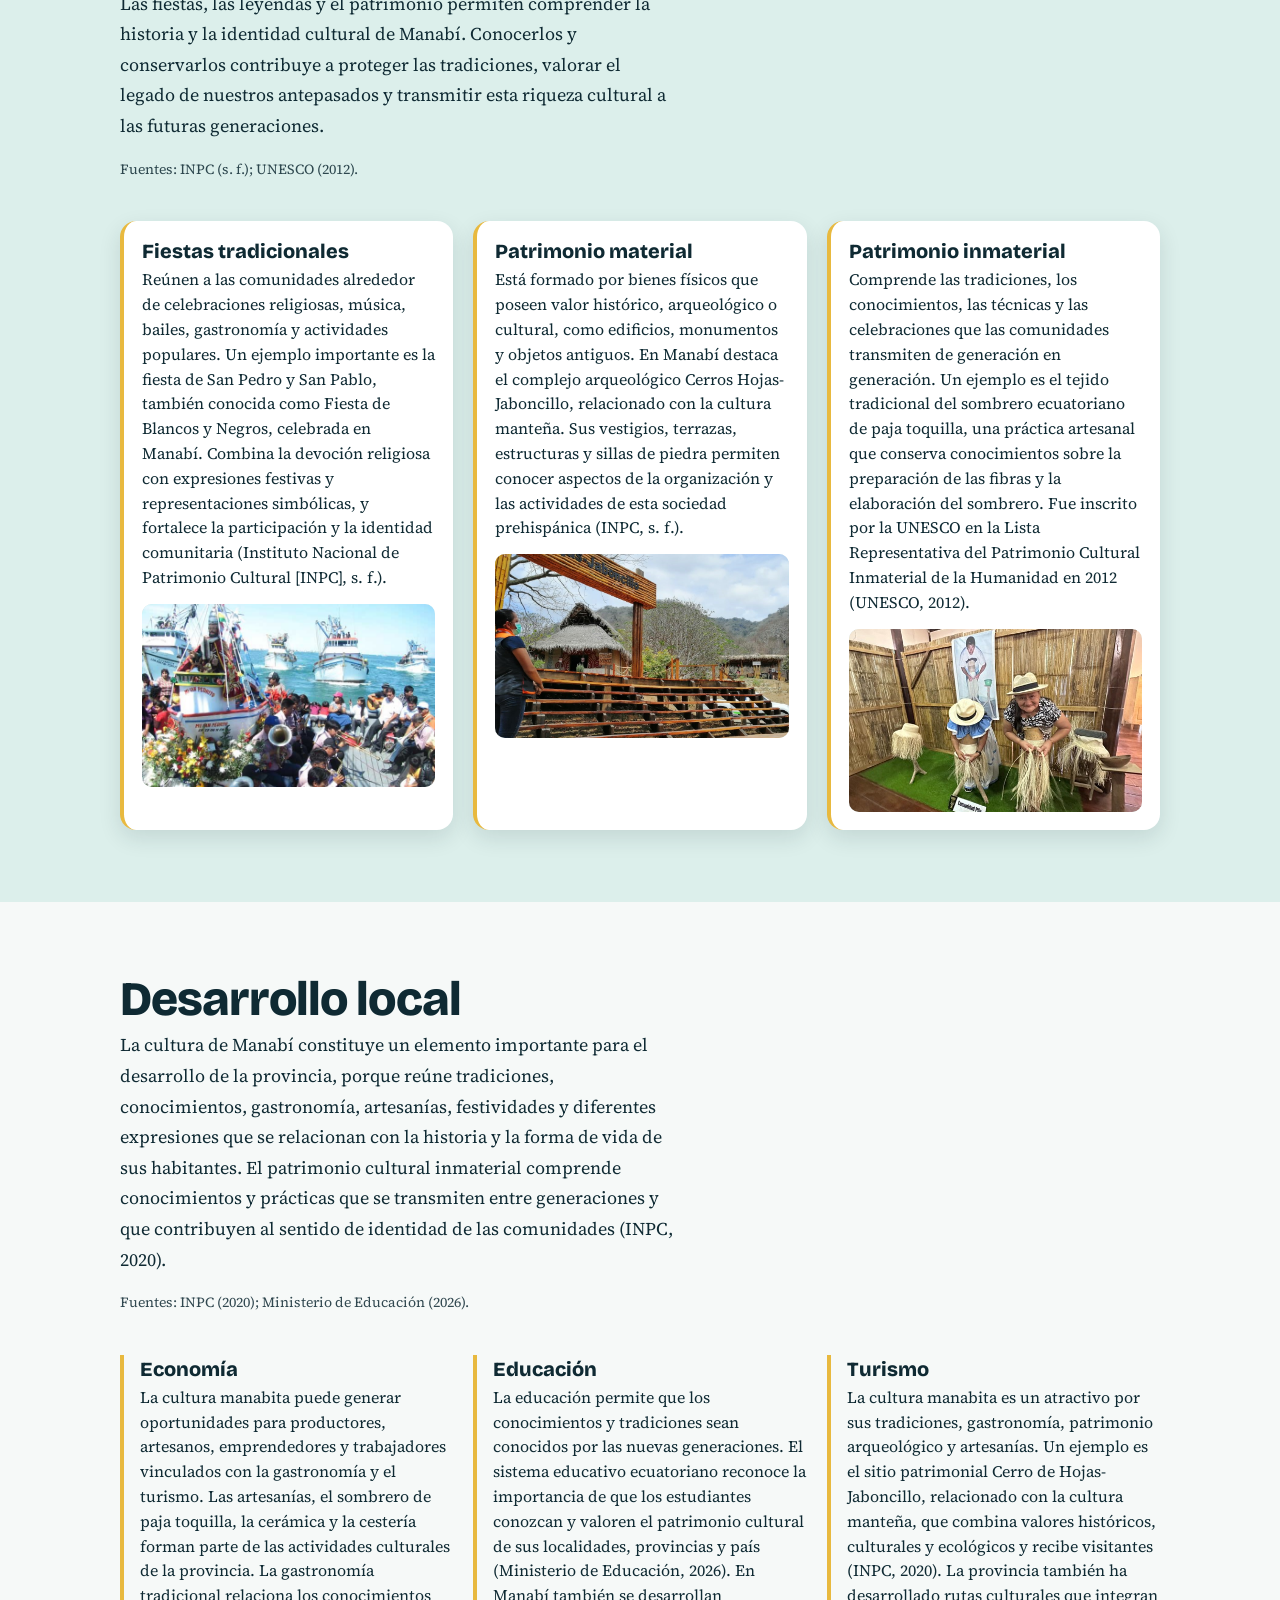
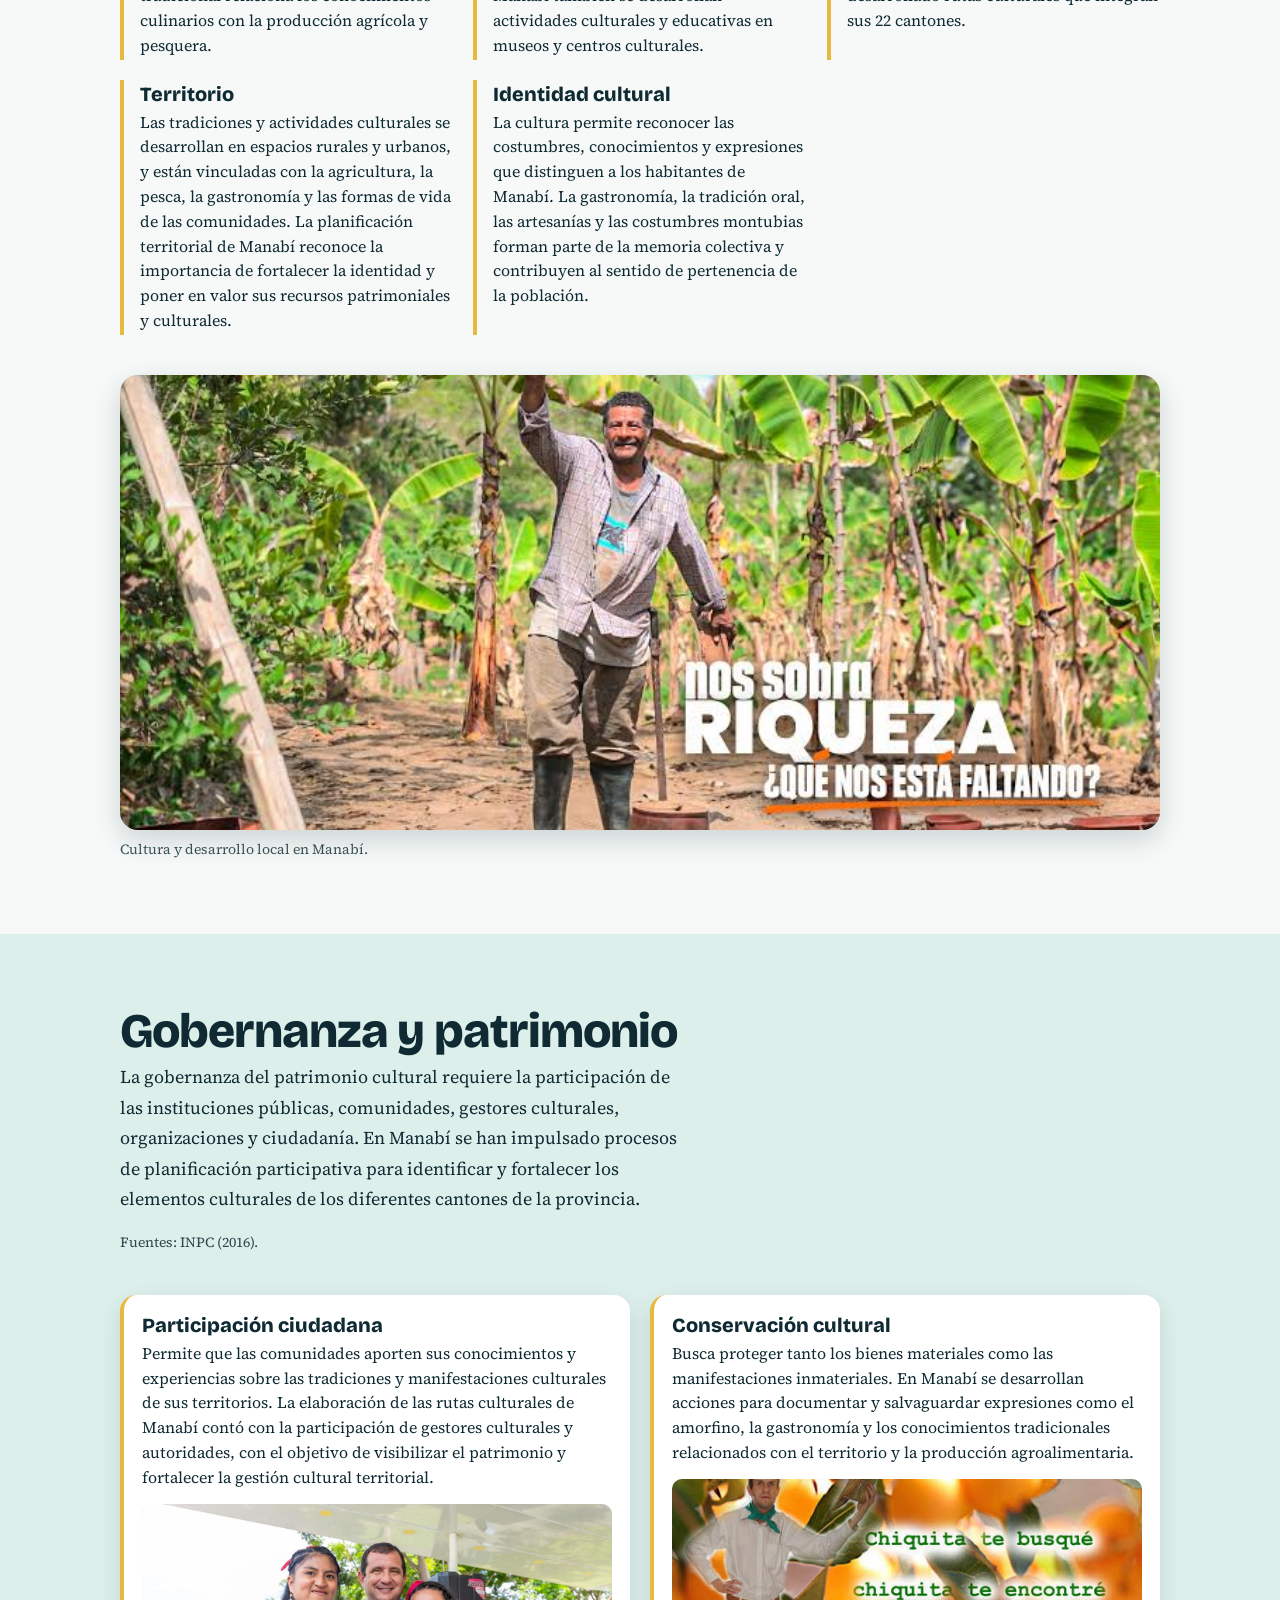
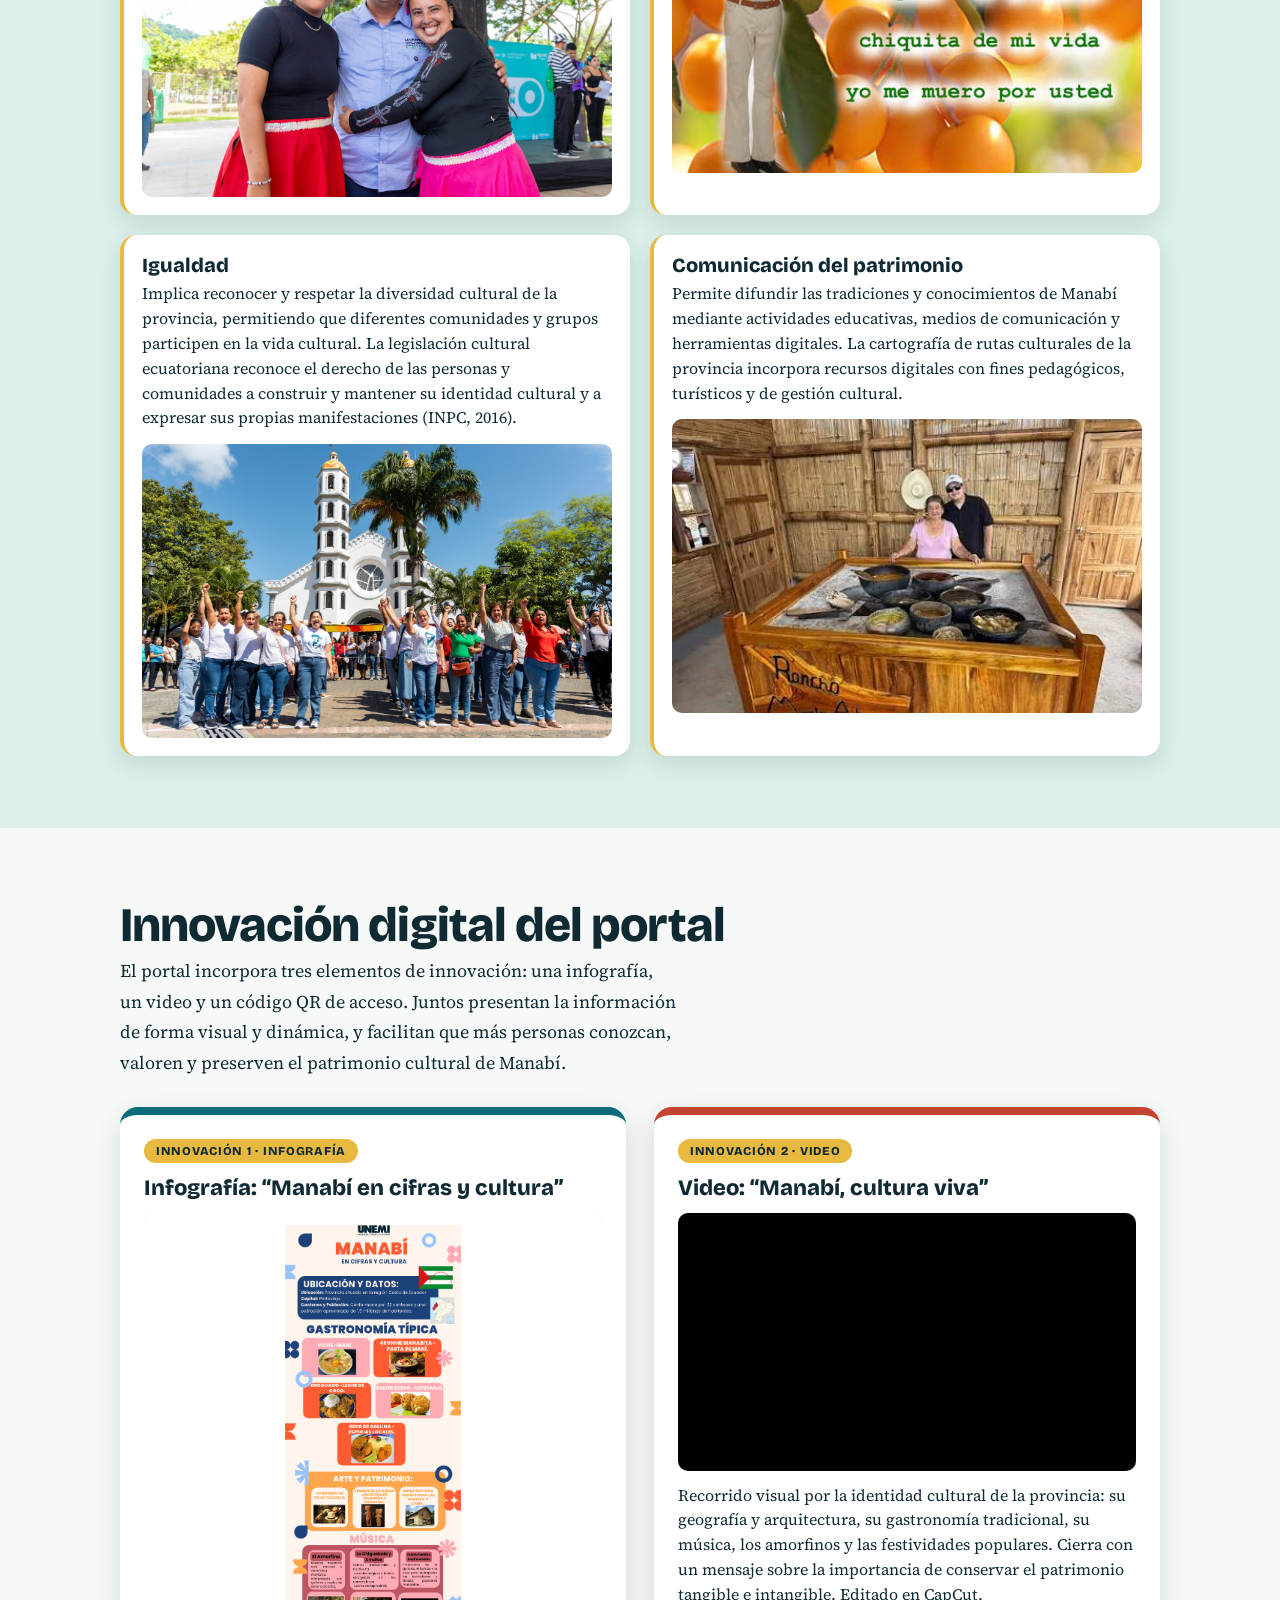
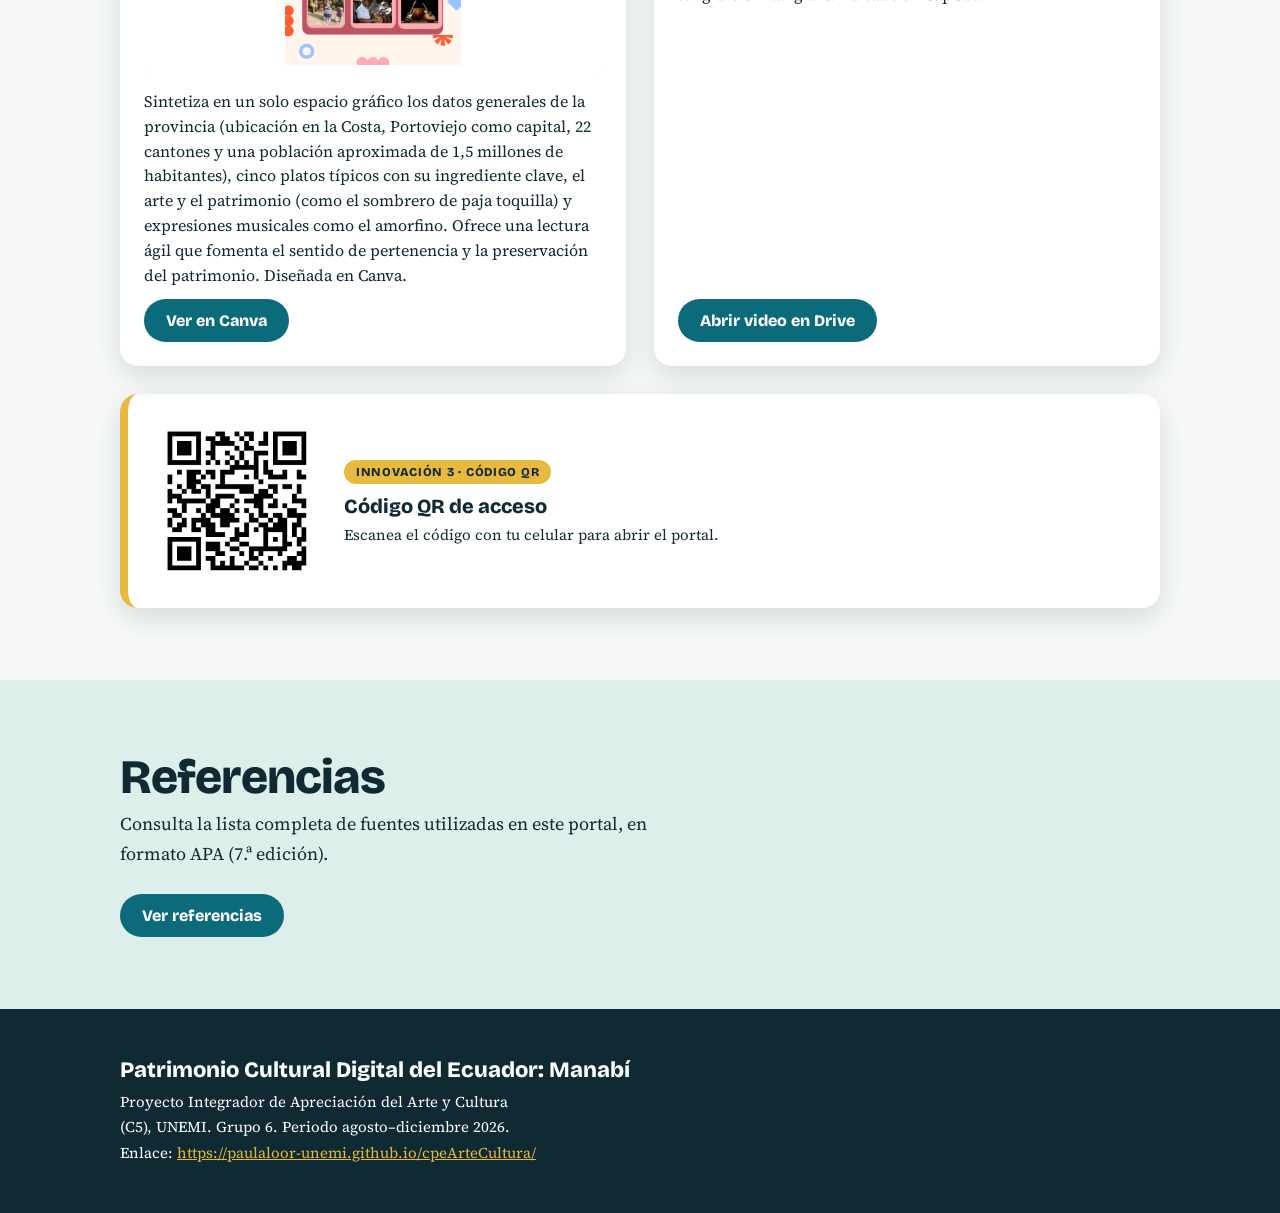
==== commit 0ee807e7: "Refactor marquee styles in index.html Updated marquee styles for improved responsiveness and animati" ====
--- a/index.html
+++ b/index.html
@@ -13,8 +13,8 @@
 #provincia .ph{aspect-ratio:1/1;background:#fff}
 #provincia .ph img{object-fit:contain;background:#fff}
 @media(min-width:761px){#provincia .cols{grid-template-columns:1fr 1.3fr}}
-.marquee{position:relative;overflow:hidden;height:clamp(190px,30vw,340px);background:var(--espuma);border-bottom:3px solid var(--paja)}
-.marquee img{position:absolute;top:40%;left:0;height:76%;width:auto;max-width:none;animation:pasa 20s linear infinite;will-change:transform}
+.marquee{--h:min(52vw,560px);position:relative;overflow:hidden;height:calc(var(--h)*.62);background:var(--espuma);border-bottom:4px solid var(--paja)}
+.marquee img{position:absolute;top:50%;left:0;height:var(--h);width:auto;max-width:none;animation:pasa 22s linear infinite;will-change:transform}
 .marquee:hover img{animation-play-state:paused}
 @keyframes pasa{from{transform:translate(100vw,-50%)}to{transform:translate(-100%,-50%)}}
 @media(prefers-reduced-motion:reduce){.marquee img{animation:none;left:50%;transform:translate(-50%,-50%)}}
